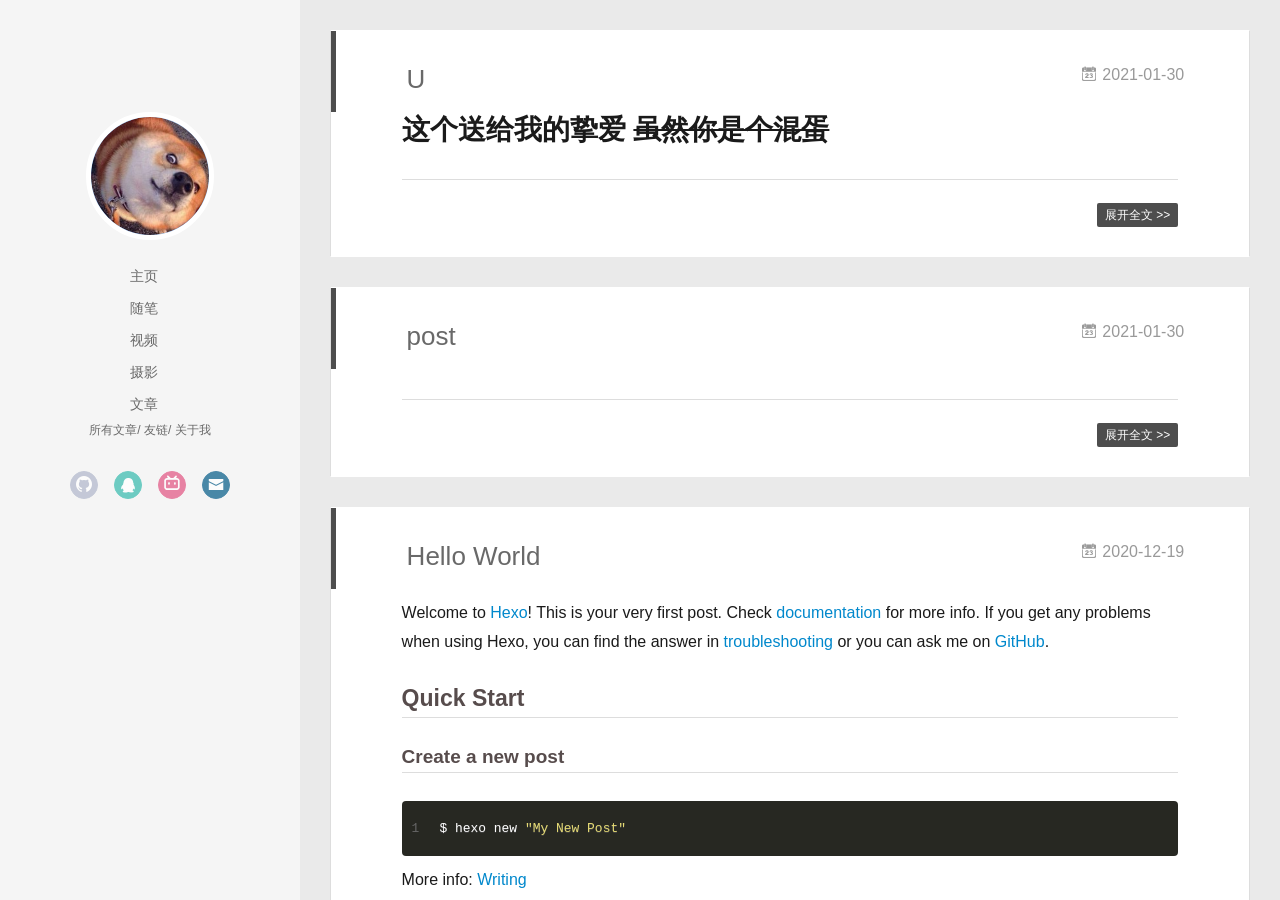
==== index.html @ 5bb4d86e "Site updated: 2021-01-30 13:29:42" ====
<!DOCTYPE html>
<html>
<head>
  <meta charset="utf-8">
  
  <meta name="renderer" content="webkit">
  <meta http-equiv="X-UA-Compatible" content="IE=edge" >
  <link rel="dns-prefetch" href="http://example.com">
  <title>Huayra27</title>
  <meta name="viewport" content="width=device-width, initial-scale=1, maximum-scale=1">
  <meta name="description" content="永远努力永远上进永远乐观">
<meta property="og:type" content="website">
<meta property="og:title" content="Huayra27">
<meta property="og:url" content="http://example.com/index.html">
<meta property="og:site_name" content="Huayra27">
<meta property="og:description" content="永远努力永远上进永远乐观">
<meta property="og:locale" content="zh_CN">
<meta property="article:author" content="Huayra27">
<meta name="twitter:card" content="summary">
  
    <link rel="alternative" href="/atom.xml" title="Huayra27" type="application/atom+xml">
  
  
    <link rel="icon" href="/favicon.png">
  
  <link rel="stylesheet" type="text/css" href="/./main.0cf68a.css">
  <style type="text/css">
  
    #container.show {
      background: linear-gradient(200deg,#a0cfe4,#e8c37e);
    }
  </style>
  

  

<meta name="generator" content="Hexo 5.3.0"></head>

<body>
  <div id="container" q-class="show:isCtnShow">
    <canvas id="anm-canvas" class="anm-canvas"></canvas>
    <div class="left-col" q-class="show:isShow">
      
<!-- <div class="overlay" style="background: https://i.loli.net/2020/12/10/C5ck9HqYvF4ioaD.jpg;"> --> <div class="overlay" ></div>


<div class="intrude-less">
	<header id="header" class="inner">
		<a href="/" class="profilepic">
			<img src="[data-uri]" class="js-avatar">
		</a>
		<hgroup>
		  <h1 class="header-author"><a href="/"></a></h1>
		</hgroup>
		

		<nav class="header-menu">
			<ul>
			
				<li><a href="/">主页</a></li>
	        
				<li><a href="/tags/%E9%9A%8F%E7%AC%94/">随笔</a></li>
	        
				<li><a href="/null">视频</a></li>
	        
				<li><a href="/null">摄影</a></li>
	        
				<li><a href="/null">文章</a></li>
	        
			</ul>
		</nav>
		<nav class="header-smart-menu">
    		
    			
    			<a q-on="click: openSlider(e, 'innerArchive')" href="javascript:void(0)">所有文章</a>
    			
            
    			
    			<a q-on="click: openSlider(e, 'friends')" href="javascript:void(0)">友链</a>
    			
            
    			
    			<a q-on="click: openSlider(e, 'aboutme')" href="javascript:void(0)">关于我</a>
    			
            
		</nav>
		<nav class="header-nav">
			<div class="social">
				
					<a class="github" target="_blank" href="https://github.com/huayra27" title="github"><i class="icon-github"></i></a>
		        
					<a class="qq" target="_blank" href="tencent://QQInterLive/?Cmd=2&Uin=362631591 || QQ-PC" title="qq"><i class="icon-qq"></i></a>
		        
					<a class="bilibili" target="_blank" href="https://space.bilibili.com/24748754" title="bilibili"><i class="icon-bilibili"></i></a>
		        
					<a class="mail" target="_blank" href="/362631591@qq.com" title="mail"><i class="icon-mail"></i></a>
		        
			</div>
		</nav>
	</header>		
</div>

    </div>
    <div class="mid-col" q-class="show:isShow,hide:isShow|isFalse">
      
<nav id="mobile-nav">
  	<div class="overlay js-overlay" style="background: https://i.loli.net/2020/12/10/C5ck9HqYvF4ioaD.jpg"></div>
	<div class="btnctn js-mobile-btnctn">
  		<div class="slider-trigger list" q-on="click: openSlider(e)"><i class="icon icon-sort"></i></div>
	</div>
	<div class="intrude-less">
		<header id="header" class="inner">
			<div class="profilepic">
				<img src="[data-uri]" class="js-avatar">
			</div>
			<hgroup>
			  <h1 class="header-author js-header-author"></h1>
			</hgroup>
			
			
			
				
			
				
			
				
			
				
			
				
			
			
			
			<nav class="header-nav">
				<div class="social">
					
						<a class="github" target="_blank" href="https://github.com/huayra27" title="github"><i class="icon-github"></i></a>
			        
						<a class="qq" target="_blank" href="tencent://QQInterLive/?Cmd=2&Uin=362631591 || QQ-PC" title="qq"><i class="icon-qq"></i></a>
			        
						<a class="bilibili" target="_blank" href="https://space.bilibili.com/24748754" title="bilibili"><i class="icon-bilibili"></i></a>
			        
						<a class="mail" target="_blank" href="/362631591@qq.com" title="mail"><i class="icon-mail"></i></a>
			        
				</div>
			</nav>

			<nav class="header-menu js-header-menu">
				<ul style="width: 70%">
				
				
					<li style="width: 20%"><a href="/">主页</a></li>
		        
					<li style="width: 20%"><a href="/tags/%E9%9A%8F%E7%AC%94/">随笔</a></li>
		        
					<li style="width: 20%"><a href="/null">视频</a></li>
		        
					<li style="width: 20%"><a href="/null">摄影</a></li>
		        
					<li style="width: 20%"><a href="/null">文章</a></li>
		        
				</ul>
			</nav>
		</header>				
	</div>
	<div class="mobile-mask" style="display:none" q-show="isShow"></div>
</nav>

      <div id="wrapper" class="body-wrap">
        <div class="menu-l">
          <div class="canvas-wrap">
            <canvas data-colors="#eaeaea" data-sectionHeight="100" data-contentId="js-content" id="myCanvas1" class="anm-canvas"></canvas>
          </div>
          <div id="js-content" class="content-ll">
            
  
    <article id="post-U" class="article article-type-post  article-index" itemscope itemprop="blogPost">
  <div class="article-inner">
    
      <header class="article-header">
        
  
    <h1 itemprop="name">
      <a class="article-title" href="/2021/01/30/U/">U</a>
    </h1>
  

        
        <a href="/2021/01/30/U/" class="archive-article-date">
  	<time datetime="2021-01-30T05:14:28.000Z" itemprop="datePublished"><i class="icon-calendar icon"></i>2021-01-30</time>
</a>
        
      </header>
    
    <div class="article-entry" itemprop="articleBody">
      
        <h1 id="这个送给我的挚爱-虽然你是个混蛋"><a href="#这个送给我的挚爱-虽然你是个混蛋" class="headerlink" title="这个送给我的挚爱 虽然你是个混蛋"></a>这个送给我的挚爱 <del>虽然你是个混蛋</del></h1>
      

      
    </div>
    <div class="article-info article-info-index">
      
      
      

      
        <p class="article-more-link">
          <a class="article-more-a" href="/2021/01/30/U/">展开全文 >></a>
        </p>
      

      
      <div class="clearfix"></div>
    </div>
  </div>
</article>

<aside class="wrap-side-operation">
    <div class="mod-side-operation">
        
        <div class="jump-container" id="js-jump-container" style="display:none;">
            <a href="javascript:void(0)" class="mod-side-operation__jump-to-top">
                <i class="icon-font icon-back"></i>
            </a>
            <div id="js-jump-plan-container" class="jump-plan-container" style="top: -11px;">
                <i class="icon-font icon-plane jump-plane"></i>
            </div>
        </div>
        
        
    </div>
</aside>




  
    <article id="post-post" class="article article-type-post  article-index" itemscope itemprop="blogPost">
  <div class="article-inner">
    
      <header class="article-header">
        
  
    <h1 itemprop="name">
      <a class="article-title" href="/2021/01/30/post/">post</a>
    </h1>
  

        
        <a href="/2021/01/30/post/" class="archive-article-date">
  	<time datetime="2021-01-30T05:13:11.000Z" itemprop="datePublished"><i class="icon-calendar icon"></i>2021-01-30</time>
</a>
        
      </header>
    
    <div class="article-entry" itemprop="articleBody">
      
        
      

      
    </div>
    <div class="article-info article-info-index">
      
      
      

      
        <p class="article-more-link">
          <a class="article-more-a" href="/2021/01/30/post/">展开全文 >></a>
        </p>
      

      
      <div class="clearfix"></div>
    </div>
  </div>
</article>

<aside class="wrap-side-operation">
    <div class="mod-side-operation">
        
        <div class="jump-container" id="js-jump-container" style="display:none;">
            <a href="javascript:void(0)" class="mod-side-operation__jump-to-top">
                <i class="icon-font icon-back"></i>
            </a>
            <div id="js-jump-plan-container" class="jump-plan-container" style="top: -11px;">
                <i class="icon-font icon-plane jump-plane"></i>
            </div>
        </div>
        
        
    </div>
</aside>




  
    <article id="post-hello-world" class="article article-type-post  article-index" itemscope itemprop="blogPost">
  <div class="article-inner">
    
      <header class="article-header">
        
  
    <h1 itemprop="name">
      <a class="article-title" href="/2020/12/19/hello-world/">Hello World</a>
    </h1>
  

        
        <a href="/2020/12/19/hello-world/" class="archive-article-date">
  	<time datetime="2020-12-19T12:05:13.104Z" itemprop="datePublished"><i class="icon-calendar icon"></i>2020-12-19</time>
</a>
        
      </header>
    
    <div class="article-entry" itemprop="articleBody">
      
        <p>Welcome to <a target="_blank" rel="noopener" href="https://hexo.io/">Hexo</a>! This is your very first post. Check <a target="_blank" rel="noopener" href="https://hexo.io/docs/">documentation</a> for more info. If you get any problems when using Hexo, you can find the answer in <a target="_blank" rel="noopener" href="https://hexo.io/docs/troubleshooting.html">troubleshooting</a> or you can ask me on <a target="_blank" rel="noopener" href="https://github.com/hexojs/hexo/issues">GitHub</a>.</p>
<h2 id="Quick-Start"><a href="#Quick-Start" class="headerlink" title="Quick Start"></a>Quick Start</h2><h3 id="Create-a-new-post"><a href="#Create-a-new-post" class="headerlink" title="Create a new post"></a>Create a new post</h3><figure class="highlight bash"><table><tr><td class="gutter"><pre><span class="line">1</span><br></pre></td><td class="code"><pre><span class="line">$ hexo new <span class="string">&quot;My New Post&quot;</span></span><br></pre></td></tr></table></figure>
<p>More info: <a target="_blank" rel="noopener" href="https://hexo.io/docs/writing.html">Writing</a></p>
<h3 id="Run-server"><a href="#Run-server" class="headerlink" title="Run server"></a>Run server</h3><figure class="highlight bash"><table><tr><td class="gutter"><pre><span class="line">1</span><br></pre></td><td class="code"><pre><span class="line">$ hexo server</span><br></pre></td></tr></table></figure>
<p>More info: <a target="_blank" rel="noopener" href="https://hexo.io/docs/server.html">Server</a></p>
<h3 id="Generate-static-files"><a href="#Generate-static-files" class="headerlink" title="Generate static files"></a>Generate static files</h3><figure class="highlight bash"><table><tr><td class="gutter"><pre><span class="line">1</span><br></pre></td><td class="code"><pre><span class="line">$ hexo generate</span><br></pre></td></tr></table></figure>
<p>More info: <a target="_blank" rel="noopener" href="https://hexo.io/docs/generating.html">Generating</a></p>
<h3 id="Deploy-to-remote-sites"><a href="#Deploy-to-remote-sites" class="headerlink" title="Deploy to remote sites"></a>Deploy to remote sites</h3><figure class="highlight bash"><table><tr><td class="gutter"><pre><span class="line">1</span><br></pre></td><td class="code"><pre><span class="line">$ hexo deploy</span><br></pre></td></tr></table></figure>
<p>More info: <a target="_blank" rel="noopener" href="https://hexo.io/docs/one-command-deployment.html">Deployment</a></p>

      

      
    </div>
    <div class="article-info article-info-index">
      
      
      

      
        <p class="article-more-link">
          <a class="article-more-a" href="/2020/12/19/hello-world/">展开全文 >></a>
        </p>
      

      
      <div class="clearfix"></div>
    </div>
  </div>
</article>

<aside class="wrap-side-operation">
    <div class="mod-side-operation">
        
        <div class="jump-container" id="js-jump-container" style="display:none;">
            <a href="javascript:void(0)" class="mod-side-operation__jump-to-top">
                <i class="icon-font icon-back"></i>
            </a>
            <div id="js-jump-plan-container" class="jump-plan-container" style="top: -11px;">
                <i class="icon-font icon-plane jump-plane"></i>
            </div>
        </div>
        
        
    </div>
</aside>




  
  


          </div>
        </div>
      </div>
      <footer id="footer">
  <div class="outer">
    <div id="footer-info">
    	<div class="footer-left">
    		&copy; 2021 Huayra27
    	</div>
      	<div class="footer-right">
      		<a href="http://hexo.io/" target="_blank">Hexo</a>  Theme <a href="https://github.com/litten/hexo-theme-yilia" target="_blank">Yilia</a> by Litten
      	</div>
    </div>
  </div>
</footer>
# PV方式，单个用户连续点击 n 篇，记录 n 次记录值
<span id="busuanzi_container_site_pv">    本站总访问量<span id="busuanzi_value_site_pv"></span>次</span>

# UV方式，单个用户连续点击 n 篇，记录 1 次记录值
<span id="busuanzi_container_site_uv">  本站访客数<span id="busuanzi_value_site_uv"></span>人次</span>
    </div>
    <script>
	var yiliaConfig = {
		mathjax: false,
		isHome: true,
		isPost: false,
		isArchive: false,
		isTag: false,
		isCategory: false,
		open_in_new: false,
		toc_hide_index: true,
		root: "/",
		innerArchive: true,
		showTags: false
	}
</script>

<script>!function(t){function n(e){if(r[e])return r[e].exports;var i=r[e]={exports:{},id:e,loaded:!1};return t[e].call(i.exports,i,i.exports,n),i.loaded=!0,i.exports}var r={};n.m=t,n.c=r,n.p="./",n(0)}([function(t,n,r){r(195),t.exports=r(191)},function(t,n,r){var e=r(3),i=r(52),o=r(27),u=r(28),c=r(53),f="prototype",a=function(t,n,r){var s,l,h,v,p=t&a.F,d=t&a.G,y=t&a.S,g=t&a.P,b=t&a.B,m=d?e:y?e[n]||(e[n]={}):(e[n]||{})[f],x=d?i:i[n]||(i[n]={}),w=x[f]||(x[f]={});d&&(r=n);for(s in r)l=!p&&m&&void 0!==m[s],h=(l?m:r)[s],v=b&&l?c(h,e):g&&"function"==typeof h?c(Function.call,h):h,m&&u(m,s,h,t&a.U),x[s]!=h&&o(x,s,v),g&&w[s]!=h&&(w[s]=h)};e.core=i,a.F=1,a.G=2,a.S=4,a.P=8,a.B=16,a.W=32,a.U=64,a.R=128,t.exports=a},function(t,n,r){var e=r(6);t.exports=function(t){if(!e(t))throw TypeError(t+" is not an object!");return t}},function(t,n){var r=t.exports="undefined"!=typeof window&&window.Math==Math?window:"undefined"!=typeof self&&self.Math==Math?self:Function("return this")();"number"==typeof __g&&(__g=r)},function(t,n){t.exports=function(t){try{return!!t()}catch(t){return!0}}},function(t,n){var r=t.exports="undefined"!=typeof window&&window.Math==Math?window:"undefined"!=typeof self&&self.Math==Math?self:Function("return this")();"number"==typeof __g&&(__g=r)},function(t,n){t.exports=function(t){return"object"==typeof t?null!==t:"function"==typeof t}},function(t,n,r){var e=r(126)("wks"),i=r(76),o=r(3).Symbol,u="function"==typeof o;(t.exports=function(t){return e[t]||(e[t]=u&&o[t]||(u?o:i)("Symbol."+t))}).store=e},function(t,n){var r={}.hasOwnProperty;t.exports=function(t,n){return r.call(t,n)}},function(t,n,r){var e=r(94),i=r(33);t.exports=function(t){return e(i(t))}},function(t,n,r){t.exports=!r(4)(function(){return 7!=Object.defineProperty({},"a",{get:function(){return 7}}).a})},function(t,n,r){var e=r(2),i=r(167),o=r(50),u=Object.defineProperty;n.f=r(10)?Object.defineProperty:function(t,n,r){if(e(t),n=o(n,!0),e(r),i)try{return u(t,n,r)}catch(t){}if("get"in r||"set"in r)throw TypeError("Accessors not supported!");return"value"in r&&(t[n]=r.value),t}},function(t,n,r){t.exports=!r(18)(function(){return 7!=Object.defineProperty({},"a",{get:function(){return 7}}).a})},function(t,n,r){var e=r(14),i=r(22);t.exports=r(12)?function(t,n,r){return e.f(t,n,i(1,r))}:function(t,n,r){return t[n]=r,t}},function(t,n,r){var e=r(20),i=r(58),o=r(42),u=Object.defineProperty;n.f=r(12)?Object.defineProperty:function(t,n,r){if(e(t),n=o(n,!0),e(r),i)try{return u(t,n,r)}catch(t){}if("get"in r||"set"in r)throw TypeError("Accessors not supported!");return"value"in r&&(t[n]=r.value),t}},function(t,n,r){var e=r(40)("wks"),i=r(23),o=r(5).Symbol,u="function"==typeof o;(t.exports=function(t){return e[t]||(e[t]=u&&o[t]||(u?o:i)("Symbol."+t))}).store=e},function(t,n,r){var e=r(67),i=Math.min;t.exports=function(t){return t>0?i(e(t),9007199254740991):0}},function(t,n,r){var e=r(46);t.exports=function(t){return Object(e(t))}},function(t,n){t.exports=function(t){try{return!!t()}catch(t){return!0}}},function(t,n,r){var e=r(63),i=r(34);t.exports=Object.keys||function(t){return e(t,i)}},function(t,n,r){var e=r(21);t.exports=function(t){if(!e(t))throw TypeError(t+" is not an object!");return t}},function(t,n){t.exports=function(t){return"object"==typeof t?null!==t:"function"==typeof t}},function(t,n){t.exports=function(t,n){return{enumerable:!(1&t),configurable:!(2&t),writable:!(4&t),value:n}}},function(t,n){var r=0,e=Math.random();t.exports=function(t){return"Symbol(".concat(void 0===t?"":t,")_",(++r+e).toString(36))}},function(t,n){var r={}.hasOwnProperty;t.exports=function(t,n){return r.call(t,n)}},function(t,n){var r=t.exports={version:"2.4.0"};"number"==typeof __e&&(__e=r)},function(t,n){t.exports=function(t){if("function"!=typeof t)throw TypeError(t+" is not a function!");return t}},function(t,n,r){var e=r(11),i=r(66);t.exports=r(10)?function(t,n,r){return e.f(t,n,i(1,r))}:function(t,n,r){return t[n]=r,t}},function(t,n,r){var e=r(3),i=r(27),o=r(24),u=r(76)("src"),c="toString",f=Function[c],a=(""+f).split(c);r(52).inspectSource=function(t){return f.call(t)},(t.exports=function(t,n,r,c){var f="function"==typeof r;f&&(o(r,"name")||i(r,"name",n)),t[n]!==r&&(f&&(o(r,u)||i(r,u,t[n]?""+t[n]:a.join(String(n)))),t===e?t[n]=r:c?t[n]?t[n]=r:i(t,n,r):(delete t[n],i(t,n,r)))})(Function.prototype,c,function(){return"function"==typeof this&&this[u]||f.call(this)})},function(t,n,r){var e=r(1),i=r(4),o=r(46),u=function(t,n,r,e){var i=String(o(t)),u="<"+n;return""!==r&&(u+=" "+r+'="'+String(e).replace(/"/g,"&quot;")+'"'),u+">"+i+"</"+n+">"};t.exports=function(t,n){var r={};r[t]=n(u),e(e.P+e.F*i(function(){var n=""[t]('"');return n!==n.toLowerCase()||n.split('"').length>3}),"String",r)}},function(t,n,r){var e=r(115),i=r(46);t.exports=function(t){return e(i(t))}},function(t,n,r){var e=r(116),i=r(66),o=r(30),u=r(50),c=r(24),f=r(167),a=Object.getOwnPropertyDescriptor;n.f=r(10)?a:function(t,n){if(t=o(t),n=u(n,!0),f)try{return a(t,n)}catch(t){}if(c(t,n))return i(!e.f.call(t,n),t[n])}},function(t,n,r){var e=r(24),i=r(17),o=r(145)("IE_PROTO"),u=Object.prototype;t.exports=Object.getPrototypeOf||function(t){return t=i(t),e(t,o)?t[o]:"function"==typeof t.constructor&&t instanceof t.constructor?t.constructor.prototype:t instanceof Object?u:null}},function(t,n){t.exports=function(t){if(void 0==t)throw TypeError("Can't call method on  "+t);return t}},function(t,n){t.exports="constructor,hasOwnProperty,isPrototypeOf,propertyIsEnumerable,toLocaleString,toString,valueOf".split(",")},function(t,n){t.exports={}},function(t,n){t.exports=!0},function(t,n){n.f={}.propertyIsEnumerable},function(t,n,r){var e=r(14).f,i=r(8),o=r(15)("toStringTag");t.exports=function(t,n,r){t&&!i(t=r?t:t.prototype,o)&&e(t,o,{configurable:!0,value:n})}},function(t,n,r){var e=r(40)("keys"),i=r(23);t.exports=function(t){return e[t]||(e[t]=i(t))}},function(t,n,r){var e=r(5),i="__core-js_shared__",o=e[i]||(e[i]={});t.exports=function(t){return o[t]||(o[t]={})}},function(t,n){var r=Math.ceil,e=Math.floor;t.exports=function(t){return isNaN(t=+t)?0:(t>0?e:r)(t)}},function(t,n,r){var e=r(21);t.exports=function(t,n){if(!e(t))return t;var r,i;if(n&&"function"==typeof(r=t.toString)&&!e(i=r.call(t)))return i;if("function"==typeof(r=t.valueOf)&&!e(i=r.call(t)))return i;if(!n&&"function"==typeof(r=t.toString)&&!e(i=r.call(t)))return i;throw TypeError("Can't convert object to primitive value")}},function(t,n,r){var e=r(5),i=r(25),o=r(36),u=r(44),c=r(14).f;t.exports=function(t){var n=i.Symbol||(i.Symbol=o?{}:e.Symbol||{});"_"==t.charAt(0)||t in n||c(n,t,{value:u.f(t)})}},function(t,n,r){n.f=r(15)},function(t,n){var r={}.toString;t.exports=function(t){return r.call(t).slice(8,-1)}},function(t,n){t.exports=function(t){if(void 0==t)throw TypeError("Can't call method on  "+t);return t}},function(t,n,r){var e=r(4);t.exports=function(t,n){return!!t&&e(function(){n?t.call(null,function(){},1):t.call(null)})}},function(t,n,r){var e=r(53),i=r(115),o=r(17),u=r(16),c=r(203);t.exports=function(t,n){var r=1==t,f=2==t,a=3==t,s=4==t,l=6==t,h=5==t||l,v=n||c;return function(n,c,p){for(var d,y,g=o(n),b=i(g),m=e(c,p,3),x=u(b.length),w=0,S=r?v(n,x):f?v(n,0):void 0;x>w;w++)if((h||w in b)&&(d=b[w],y=m(d,w,g),t))if(r)S[w]=y;else if(y)switch(t){case 3:return!0;case 5:return d;case 6:return w;case 2:S.push(d)}else if(s)return!1;return l?-1:a||s?s:S}}},function(t,n,r){var e=r(1),i=r(52),o=r(4);t.exports=function(t,n){var r=(i.Object||{})[t]||Object[t],u={};u[t]=n(r),e(e.S+e.F*o(function(){r(1)}),"Object",u)}},function(t,n,r){var e=r(6);t.exports=function(t,n){if(!e(t))return t;var r,i;if(n&&"function"==typeof(r=t.toString)&&!e(i=r.call(t)))return i;if("function"==typeof(r=t.valueOf)&&!e(i=r.call(t)))return i;if(!n&&"function"==typeof(r=t.toString)&&!e(i=r.call(t)))return i;throw TypeError("Can't convert object to primitive value")}},function(t,n,r){var e=r(5),i=r(25),o=r(91),u=r(13),c="prototype",f=function(t,n,r){var a,s,l,h=t&f.F,v=t&f.G,p=t&f.S,d=t&f.P,y=t&f.B,g=t&f.W,b=v?i:i[n]||(i[n]={}),m=b[c],x=v?e:p?e[n]:(e[n]||{})[c];v&&(r=n);for(a in r)(s=!h&&x&&void 0!==x[a])&&a in b||(l=s?x[a]:r[a],b[a]=v&&"function"!=typeof x[a]?r[a]:y&&s?o(l,e):g&&x[a]==l?function(t){var n=function(n,r,e){if(this instanceof t){switch(arguments.length){case 0:return new t;case 1:return new t(n);case 2:return new t(n,r)}return new t(n,r,e)}return t.apply(this,arguments)};return n[c]=t[c],n}(l):d&&"function"==typeof l?o(Function.call,l):l,d&&((b.virtual||(b.virtual={}))[a]=l,t&f.R&&m&&!m[a]&&u(m,a,l)))};f.F=1,f.G=2,f.S=4,f.P=8,f.B=16,f.W=32,f.U=64,f.R=128,t.exports=f},function(t,n){var r=t.exports={version:"2.4.0"};"number"==typeof __e&&(__e=r)},function(t,n,r){var e=r(26);t.exports=function(t,n,r){if(e(t),void 0===n)return t;switch(r){case 1:return function(r){return t.call(n,r)};case 2:return function(r,e){return t.call(n,r,e)};case 3:return function(r,e,i){return t.call(n,r,e,i)}}return function(){return t.apply(n,arguments)}}},function(t,n,r){var e=r(183),i=r(1),o=r(126)("metadata"),u=o.store||(o.store=new(r(186))),c=function(t,n,r){var i=u.get(t);if(!i){if(!r)return;u.set(t,i=new e)}var o=i.get(n);if(!o){if(!r)return;i.set(n,o=new e)}return o},f=function(t,n,r){var e=c(n,r,!1);return void 0!==e&&e.has(t)},a=function(t,n,r){var e=c(n,r,!1);return void 0===e?void 0:e.get(t)},s=function(t,n,r,e){c(r,e,!0).set(t,n)},l=function(t,n){var r=c(t,n,!1),e=[];return r&&r.forEach(function(t,n){e.push(n)}),e},h=function(t){return void 0===t||"symbol"==typeof t?t:String(t)},v=function(t){i(i.S,"Reflect",t)};t.exports={store:u,map:c,has:f,get:a,set:s,keys:l,key:h,exp:v}},function(t,n,r){"use strict";if(r(10)){var e=r(69),i=r(3),o=r(4),u=r(1),c=r(127),f=r(152),a=r(53),s=r(68),l=r(66),h=r(27),v=r(73),p=r(67),d=r(16),y=r(75),g=r(50),b=r(24),m=r(180),x=r(114),w=r(6),S=r(17),_=r(137),O=r(70),E=r(32),P=r(71).f,j=r(154),F=r(76),M=r(7),A=r(48),N=r(117),T=r(146),I=r(155),k=r(80),L=r(123),R=r(74),C=r(130),D=r(160),U=r(11),W=r(31),G=U.f,B=W.f,V=i.RangeError,z=i.TypeError,q=i.Uint8Array,K="ArrayBuffer",J="Shared"+K,Y="BYTES_PER_ELEMENT",H="prototype",$=Array[H],X=f.ArrayBuffer,Q=f.DataView,Z=A(0),tt=A(2),nt=A(3),rt=A(4),et=A(5),it=A(6),ot=N(!0),ut=N(!1),ct=I.values,ft=I.keys,at=I.entries,st=$.lastIndexOf,lt=$.reduce,ht=$.reduceRight,vt=$.join,pt=$.sort,dt=$.slice,yt=$.toString,gt=$.toLocaleString,bt=M("iterator"),mt=M("toStringTag"),xt=F("typed_constructor"),wt=F("def_constructor"),St=c.CONSTR,_t=c.TYPED,Ot=c.VIEW,Et="Wrong length!",Pt=A(1,function(t,n){return Tt(T(t,t[wt]),n)}),jt=o(function(){return 1===new q(new Uint16Array([1]).buffer)[0]}),Ft=!!q&&!!q[H].set&&o(function(){new q(1).set({})}),Mt=function(t,n){if(void 0===t)throw z(Et);var r=+t,e=d(t);if(n&&!m(r,e))throw V(Et);return e},At=function(t,n){var r=p(t);if(r<0||r%n)throw V("Wrong offset!");return r},Nt=function(t){if(w(t)&&_t in t)return t;throw z(t+" is not a typed array!")},Tt=function(t,n){if(!(w(t)&&xt in t))throw z("It is not a typed array constructor!");return new t(n)},It=function(t,n){return kt(T(t,t[wt]),n)},kt=function(t,n){for(var r=0,e=n.length,i=Tt(t,e);e>r;)i[r]=n[r++];return i},Lt=function(t,n,r){G(t,n,{get:function(){return this._d[r]}})},Rt=function(t){var n,r,e,i,o,u,c=S(t),f=arguments.length,s=f>1?arguments[1]:void 0,l=void 0!==s,h=j(c);if(void 0!=h&&!_(h)){for(u=h.call(c),e=[],n=0;!(o=u.next()).done;n++)e.push(o.value);c=e}for(l&&f>2&&(s=a(s,arguments[2],2)),n=0,r=d(c.length),i=Tt(this,r);r>n;n++)i[n]=l?s(c[n],n):c[n];return i},Ct=function(){for(var t=0,n=arguments.length,r=Tt(this,n);n>t;)r[t]=arguments[t++];return r},Dt=!!q&&o(function(){gt.call(new q(1))}),Ut=function(){return gt.apply(Dt?dt.call(Nt(this)):Nt(this),arguments)},Wt={copyWithin:function(t,n){return D.call(Nt(this),t,n,arguments.length>2?arguments[2]:void 0)},every:function(t){return rt(Nt(this),t,arguments.length>1?arguments[1]:void 0)},fill:function(t){return C.apply(Nt(this),arguments)},filter:function(t){return It(this,tt(Nt(this),t,arguments.length>1?arguments[1]:void 0))},find:function(t){return et(Nt(this),t,arguments.length>1?arguments[1]:void 0)},findIndex:function(t){return it(Nt(this),t,arguments.length>1?arguments[1]:void 0)},forEach:function(t){Z(Nt(this),t,arguments.length>1?arguments[1]:void 0)},indexOf:function(t){return ut(Nt(this),t,arguments.length>1?arguments[1]:void 0)},includes:function(t){return ot(Nt(this),t,arguments.length>1?arguments[1]:void 0)},join:function(t){return vt.apply(Nt(this),arguments)},lastIndexOf:function(t){return st.apply(Nt(this),arguments)},map:function(t){return Pt(Nt(this),t,arguments.length>1?arguments[1]:void 0)},reduce:function(t){return lt.apply(Nt(this),arguments)},reduceRight:function(t){return ht.apply(Nt(this),arguments)},reverse:function(){for(var t,n=this,r=Nt(n).length,e=Math.floor(r/2),i=0;i<e;)t=n[i],n[i++]=n[--r],n[r]=t;return n},some:function(t){return nt(Nt(this),t,arguments.length>1?arguments[1]:void 0)},sort:function(t){return pt.call(Nt(this),t)},subarray:function(t,n){var r=Nt(this),e=r.length,i=y(t,e);return new(T(r,r[wt]))(r.buffer,r.byteOffset+i*r.BYTES_PER_ELEMENT,d((void 0===n?e:y(n,e))-i))}},Gt=function(t,n){return It(this,dt.call(Nt(this),t,n))},Bt=function(t){Nt(this);var n=At(arguments[1],1),r=this.length,e=S(t),i=d(e.length),o=0;if(i+n>r)throw V(Et);for(;o<i;)this[n+o]=e[o++]},Vt={entries:function(){return at.call(Nt(this))},keys:function(){return ft.call(Nt(this))},values:function(){return ct.call(Nt(this))}},zt=function(t,n){return w(t)&&t[_t]&&"symbol"!=typeof n&&n in t&&String(+n)==String(n)},qt=function(t,n){return zt(t,n=g(n,!0))?l(2,t[n]):B(t,n)},Kt=function(t,n,r){return!(zt(t,n=g(n,!0))&&w(r)&&b(r,"value"))||b(r,"get")||b(r,"set")||r.configurable||b(r,"writable")&&!r.writable||b(r,"enumerable")&&!r.enumerable?G(t,n,r):(t[n]=r.value,t)};St||(W.f=qt,U.f=Kt),u(u.S+u.F*!St,"Object",{getOwnPropertyDescriptor:qt,defineProperty:Kt}),o(function(){yt.call({})})&&(yt=gt=function(){return vt.call(this)});var Jt=v({},Wt);v(Jt,Vt),h(Jt,bt,Vt.values),v(Jt,{slice:Gt,set:Bt,constructor:function(){},toString:yt,toLocaleString:Ut}),Lt(Jt,"buffer","b"),Lt(Jt,"byteOffset","o"),Lt(Jt,"byteLength","l"),Lt(Jt,"length","e"),G(Jt,mt,{get:function(){return this[_t]}}),t.exports=function(t,n,r,f){f=!!f;var a=t+(f?"Clamped":"")+"Array",l="Uint8Array"!=a,v="get"+t,p="set"+t,y=i[a],g=y||{},b=y&&E(y),m=!y||!c.ABV,S={},_=y&&y[H],j=function(t,r){var e=t._d;return e.v[v](r*n+e.o,jt)},F=function(t,r,e){var i=t._d;f&&(e=(e=Math.round(e))<0?0:e>255?255:255&e),i.v[p](r*n+i.o,e,jt)},M=function(t,n){G(t,n,{get:function(){return j(this,n)},set:function(t){return F(this,n,t)},enumerable:!0})};m?(y=r(function(t,r,e,i){s(t,y,a,"_d");var o,u,c,f,l=0,v=0;if(w(r)){if(!(r instanceof X||(f=x(r))==K||f==J))return _t in r?kt(y,r):Rt.call(y,r);o=r,v=At(e,n);var p=r.byteLength;if(void 0===i){if(p%n)throw V(Et);if((u=p-v)<0)throw V(Et)}else if((u=d(i)*n)+v>p)throw V(Et);c=u/n}else c=Mt(r,!0),u=c*n,o=new X(u);for(h(t,"_d",{b:o,o:v,l:u,e:c,v:new Q(o)});l<c;)M(t,l++)}),_=y[H]=O(Jt),h(_,"constructor",y)):L(function(t){new y(null),new y(t)},!0)||(y=r(function(t,r,e,i){s(t,y,a);var o;return w(r)?r instanceof X||(o=x(r))==K||o==J?void 0!==i?new g(r,At(e,n),i):void 0!==e?new g(r,At(e,n)):new g(r):_t in r?kt(y,r):Rt.call(y,r):new g(Mt(r,l))}),Z(b!==Function.prototype?P(g).concat(P(b)):P(g),function(t){t in y||h(y,t,g[t])}),y[H]=_,e||(_.constructor=y));var A=_[bt],N=!!A&&("values"==A.name||void 0==A.name),T=Vt.values;h(y,xt,!0),h(_,_t,a),h(_,Ot,!0),h(_,wt,y),(f?new y(1)[mt]==a:mt in _)||G(_,mt,{get:function(){return a}}),S[a]=y,u(u.G+u.W+u.F*(y!=g),S),u(u.S,a,{BYTES_PER_ELEMENT:n,from:Rt,of:Ct}),Y in _||h(_,Y,n),u(u.P,a,Wt),R(a),u(u.P+u.F*Ft,a,{set:Bt}),u(u.P+u.F*!N,a,Vt),u(u.P+u.F*(_.toString!=yt),a,{toString:yt}),u(u.P+u.F*o(function(){new y(1).slice()}),a,{slice:Gt}),u(u.P+u.F*(o(function(){return[1,2].toLocaleString()!=new y([1,2]).toLocaleString()})||!o(function(){_.toLocaleString.call([1,2])})),a,{toLocaleString:Ut}),k[a]=N?A:T,e||N||h(_,bt,T)}}else t.exports=function(){}},function(t,n){var r={}.toString;t.exports=function(t){return r.call(t).slice(8,-1)}},function(t,n,r){var e=r(21),i=r(5).document,o=e(i)&&e(i.createElement);t.exports=function(t){return o?i.createElement(t):{}}},function(t,n,r){t.exports=!r(12)&&!r(18)(function(){return 7!=Object.defineProperty(r(57)("div"),"a",{get:function(){return 7}}).a})},function(t,n,r){"use strict";var e=r(36),i=r(51),o=r(64),u=r(13),c=r(8),f=r(35),a=r(96),s=r(38),l=r(103),h=r(15)("iterator"),v=!([].keys&&"next"in[].keys()),p="keys",d="values",y=function(){return this};t.exports=function(t,n,r,g,b,m,x){a(r,n,g);var w,S,_,O=function(t){if(!v&&t in F)return F[t];switch(t){case p:case d:return function(){return new r(this,t)}}return function(){return new r(this,t)}},E=n+" Iterator",P=b==d,j=!1,F=t.prototype,M=F[h]||F["@@iterator"]||b&&F[b],A=M||O(b),N=b?P?O("entries"):A:void 0,T="Array"==n?F.entries||M:M;if(T&&(_=l(T.call(new t)))!==Object.prototype&&(s(_,E,!0),e||c(_,h)||u(_,h,y)),P&&M&&M.name!==d&&(j=!0,A=function(){return M.call(this)}),e&&!x||!v&&!j&&F[h]||u(F,h,A),f[n]=A,f[E]=y,b)if(w={values:P?A:O(d),keys:m?A:O(p),entries:N},x)for(S in w)S in F||o(F,S,w[S]);else i(i.P+i.F*(v||j),n,w);return w}},function(t,n,r){var e=r(20),i=r(100),o=r(34),u=r(39)("IE_PROTO"),c=function(){},f="prototype",a=function(){var t,n=r(57)("iframe"),e=o.length;for(n.style.display="none",r(93).appendChild(n),n.src="javascript:",t=n.contentWindow.document,t.open(),t.write("<script>document.F=Object<\/script>"),t.close(),a=t.F;e--;)delete a[f][o[e]];return a()};t.exports=Object.create||function(t,n){var r;return null!==t?(c[f]=e(t),r=new c,c[f]=null,r[u]=t):r=a(),void 0===n?r:i(r,n)}},function(t,n,r){var e=r(63),i=r(34).concat("length","prototype");n.f=Object.getOwnPropertyNames||function(t){return e(t,i)}},function(t,n){n.f=Object.getOwnPropertySymbols},function(t,n,r){var e=r(8),i=r(9),o=r(90)(!1),u=r(39)("IE_PROTO");t.exports=function(t,n){var r,c=i(t),f=0,a=[];for(r in c)r!=u&&e(c,r)&&a.push(r);for(;n.length>f;)e(c,r=n[f++])&&(~o(a,r)||a.push(r));return a}},function(t,n,r){t.exports=r(13)},function(t,n,r){var e=r(76)("meta"),i=r(6),o=r(24),u=r(11).f,c=0,f=Object.isExtensible||function(){return!0},a=!r(4)(function(){return f(Object.preventExtensions({}))}),s=function(t){u(t,e,{value:{i:"O"+ ++c,w:{}}})},l=function(t,n){if(!i(t))return"symbol"==typeof t?t:("string"==typeof t?"S":"P")+t;if(!o(t,e)){if(!f(t))return"F";if(!n)return"E";s(t)}return t[e].i},h=function(t,n){if(!o(t,e)){if(!f(t))return!0;if(!n)return!1;s(t)}return t[e].w},v=function(t){return a&&p.NEED&&f(t)&&!o(t,e)&&s(t),t},p=t.exports={KEY:e,NEED:!1,fastKey:l,getWeak:h,onFreeze:v}},function(t,n){t.exports=function(t,n){return{enumerable:!(1&t),configurable:!(2&t),writable:!(4&t),value:n}}},function(t,n){var r=Math.ceil,e=Math.floor;t.exports=function(t){return isNaN(t=+t)?0:(t>0?e:r)(t)}},function(t,n){t.exports=function(t,n,r,e){if(!(t instanceof n)||void 0!==e&&e in t)throw TypeError(r+": incorrect invocation!");return t}},function(t,n){t.exports=!1},function(t,n,r){var e=r(2),i=r(173),o=r(133),u=r(145)("IE_PROTO"),c=function(){},f="prototype",a=function(){var t,n=r(132)("iframe"),e=o.length;for(n.style.display="none",r(135).appendChild(n),n.src="javascript:",t=n.contentWindow.document,t.open(),t.write("<script>document.F=Object<\/script>"),t.close(),a=t.F;e--;)delete a[f][o[e]];return a()};t.exports=Object.create||function(t,n){var r;return null!==t?(c[f]=e(t),r=new c,c[f]=null,r[u]=t):r=a(),void 0===n?r:i(r,n)}},function(t,n,r){var e=r(175),i=r(133).concat("length","prototype");n.f=Object.getOwnPropertyNames||function(t){return e(t,i)}},function(t,n,r){var e=r(175),i=r(133);t.exports=Object.keys||function(t){return e(t,i)}},function(t,n,r){var e=r(28);t.exports=function(t,n,r){for(var i in n)e(t,i,n[i],r);return t}},function(t,n,r){"use strict";var e=r(3),i=r(11),o=r(10),u=r(7)("species");t.exports=function(t){var n=e[t];o&&n&&!n[u]&&i.f(n,u,{configurable:!0,get:function(){return this}})}},function(t,n,r){var e=r(67),i=Math.max,o=Math.min;t.exports=function(t,n){return t=e(t),t<0?i(t+n,0):o(t,n)}},function(t,n){var r=0,e=Math.random();t.exports=function(t){return"Symbol(".concat(void 0===t?"":t,")_",(++r+e).toString(36))}},function(t,n,r){var e=r(33);t.exports=function(t){return Object(e(t))}},function(t,n,r){var e=r(7)("unscopables"),i=Array.prototype;void 0==i[e]&&r(27)(i,e,{}),t.exports=function(t){i[e][t]=!0}},function(t,n,r){var e=r(53),i=r(169),o=r(137),u=r(2),c=r(16),f=r(154),a={},s={},n=t.exports=function(t,n,r,l,h){var v,p,d,y,g=h?function(){return t}:f(t),b=e(r,l,n?2:1),m=0;if("function"!=typeof g)throw TypeError(t+" is not iterable!");if(o(g)){for(v=c(t.length);v>m;m++)if((y=n?b(u(p=t[m])[0],p[1]):b(t[m]))===a||y===s)return y}else for(d=g.call(t);!(p=d.next()).done;)if((y=i(d,b,p.value,n))===a||y===s)return y};n.BREAK=a,n.RETURN=s},function(t,n){t.exports={}},function(t,n,r){var e=r(11).f,i=r(24),o=r(7)("toStringTag");t.exports=function(t,n,r){t&&!i(t=r?t:t.prototype,o)&&e(t,o,{configurable:!0,value:n})}},function(t,n,r){var e=r(1),i=r(46),o=r(4),u=r(150),c="["+u+"]",f="​",a=RegExp("^"+c+c+"*"),s=RegExp(c+c+"*$"),l=function(t,n,r){var i={},c=o(function(){return!!u[t]()||f[t]()!=f}),a=i[t]=c?n(h):u[t];r&&(i[r]=a),e(e.P+e.F*c,"String",i)},h=l.trim=function(t,n){return t=String(i(t)),1&n&&(t=t.replace(a,"")),2&n&&(t=t.replace(s,"")),t};t.exports=l},function(t,n,r){t.exports={default:r(86),__esModule:!0}},function(t,n,r){t.exports={default:r(87),__esModule:!0}},function(t,n,r){"use strict";function e(t){return t&&t.__esModule?t:{default:t}}n.__esModule=!0;var i=r(84),o=e(i),u=r(83),c=e(u),f="function"==typeof c.default&&"symbol"==typeof o.default?function(t){return typeof t}:function(t){return t&&"function"==typeof c.default&&t.constructor===c.default&&t!==c.default.prototype?"symbol":typeof t};n.default="function"==typeof c.default&&"symbol"===f(o.default)?function(t){return void 0===t?"undefined":f(t)}:function(t){return t&&"function"==typeof c.default&&t.constructor===c.default&&t!==c.default.prototype?"symbol":void 0===t?"undefined":f(t)}},function(t,n,r){r(110),r(108),r(111),r(112),t.exports=r(25).Symbol},function(t,n,r){r(109),r(113),t.exports=r(44).f("iterator")},function(t,n){t.exports=function(t){if("function"!=typeof t)throw TypeError(t+" is not a function!");return t}},function(t,n){t.exports=function(){}},function(t,n,r){var e=r(9),i=r(106),o=r(105);t.exports=function(t){return function(n,r,u){var c,f=e(n),a=i(f.length),s=o(u,a);if(t&&r!=r){for(;a>s;)if((c=f[s++])!=c)return!0}else for(;a>s;s++)if((t||s in f)&&f[s]===r)return t||s||0;return!t&&-1}}},function(t,n,r){var e=r(88);t.exports=function(t,n,r){if(e(t),void 0===n)return t;switch(r){case 1:return function(r){return t.call(n,r)};case 2:return function(r,e){return t.call(n,r,e)};case 3:return function(r,e,i){return t.call(n,r,e,i)}}return function(){return t.apply(n,arguments)}}},function(t,n,r){var e=r(19),i=r(62),o=r(37);t.exports=function(t){var n=e(t),r=i.f;if(r)for(var u,c=r(t),f=o.f,a=0;c.length>a;)f.call(t,u=c[a++])&&n.push(u);return n}},function(t,n,r){t.exports=r(5).document&&document.documentElement},function(t,n,r){var e=r(56);t.exports=Object("z").propertyIsEnumerable(0)?Object:function(t){return"String"==e(t)?t.split(""):Object(t)}},function(t,n,r){var e=r(56);t.exports=Array.isArray||function(t){return"Array"==e(t)}},function(t,n,r){"use strict";var e=r(60),i=r(22),o=r(38),u={};r(13)(u,r(15)("iterator"),function(){return this}),t.exports=function(t,n,r){t.prototype=e(u,{next:i(1,r)}),o(t,n+" Iterator")}},function(t,n){t.exports=function(t,n){return{value:n,done:!!t}}},function(t,n,r){var e=r(19),i=r(9);t.exports=function(t,n){for(var r,o=i(t),u=e(o),c=u.length,f=0;c>f;)if(o[r=u[f++]]===n)return r}},function(t,n,r){var e=r(23)("meta"),i=r(21),o=r(8),u=r(14).f,c=0,f=Object.isExtensible||function(){return!0},a=!r(18)(function(){return f(Object.preventExtensions({}))}),s=function(t){u(t,e,{value:{i:"O"+ ++c,w:{}}})},l=function(t,n){if(!i(t))return"symbol"==typeof t?t:("string"==typeof t?"S":"P")+t;if(!o(t,e)){if(!f(t))return"F";if(!n)return"E";s(t)}return t[e].i},h=function(t,n){if(!o(t,e)){if(!f(t))return!0;if(!n)return!1;s(t)}return t[e].w},v=function(t){return a&&p.NEED&&f(t)&&!o(t,e)&&s(t),t},p=t.exports={KEY:e,NEED:!1,fastKey:l,getWeak:h,onFreeze:v}},function(t,n,r){var e=r(14),i=r(20),o=r(19);t.exports=r(12)?Object.defineProperties:function(t,n){i(t);for(var r,u=o(n),c=u.length,f=0;c>f;)e.f(t,r=u[f++],n[r]);return t}},function(t,n,r){var e=r(37),i=r(22),o=r(9),u=r(42),c=r(8),f=r(58),a=Object.getOwnPropertyDescriptor;n.f=r(12)?a:function(t,n){if(t=o(t),n=u(n,!0),f)try{return a(t,n)}catch(t){}if(c(t,n))return i(!e.f.call(t,n),t[n])}},function(t,n,r){var e=r(9),i=r(61).f,o={}.toString,u="object"==typeof window&&window&&Object.getOwnPropertyNames?Object.getOwnPropertyNames(window):[],c=function(t){try{return i(t)}catch(t){return u.slice()}};t.exports.f=function(t){return u&&"[object Window]"==o.call(t)?c(t):i(e(t))}},function(t,n,r){var e=r(8),i=r(77),o=r(39)("IE_PROTO"),u=Object.prototype;t.exports=Object.getPrototypeOf||function(t){return t=i(t),e(t,o)?t[o]:"function"==typeof t.constructor&&t instanceof t.constructor?t.constructor.prototype:t instanceof Object?u:null}},function(t,n,r){var e=r(41),i=r(33);t.exports=function(t){return function(n,r){var o,u,c=String(i(n)),f=e(r),a=c.length;return f<0||f>=a?t?"":void 0:(o=c.charCodeAt(f),o<55296||o>56319||f+1===a||(u=c.charCodeAt(f+1))<56320||u>57343?t?c.charAt(f):o:t?c.slice(f,f+2):u-56320+(o-55296<<10)+65536)}}},function(t,n,r){var e=r(41),i=Math.max,o=Math.min;t.exports=function(t,n){return t=e(t),t<0?i(t+n,0):o(t,n)}},function(t,n,r){var e=r(41),i=Math.min;t.exports=function(t){return t>0?i(e(t),9007199254740991):0}},function(t,n,r){"use strict";var e=r(89),i=r(97),o=r(35),u=r(9);t.exports=r(59)(Array,"Array",function(t,n){this._t=u(t),this._i=0,this._k=n},function(){var t=this._t,n=this._k,r=this._i++;return!t||r>=t.length?(this._t=void 0,i(1)):"keys"==n?i(0,r):"values"==n?i(0,t[r]):i(0,[r,t[r]])},"values"),o.Arguments=o.Array,e("keys"),e("values"),e("entries")},function(t,n){},function(t,n,r){"use strict";var e=r(104)(!0);r(59)(String,"String",function(t){this._t=String(t),this._i=0},function(){var t,n=this._t,r=this._i;return r>=n.length?{value:void 0,done:!0}:(t=e(n,r),this._i+=t.length,{value:t,done:!1})})},function(t,n,r){"use strict";var e=r(5),i=r(8),o=r(12),u=r(51),c=r(64),f=r(99).KEY,a=r(18),s=r(40),l=r(38),h=r(23),v=r(15),p=r(44),d=r(43),y=r(98),g=r(92),b=r(95),m=r(20),x=r(9),w=r(42),S=r(22),_=r(60),O=r(102),E=r(101),P=r(14),j=r(19),F=E.f,M=P.f,A=O.f,N=e.Symbol,T=e.JSON,I=T&&T.stringify,k="prototype",L=v("_hidden"),R=v("toPrimitive"),C={}.propertyIsEnumerable,D=s("symbol-registry"),U=s("symbols"),W=s("op-symbols"),G=Object[k],B="function"==typeof N,V=e.QObject,z=!V||!V[k]||!V[k].findChild,q=o&&a(function(){return 7!=_(M({},"a",{get:function(){return M(this,"a",{value:7}).a}})).a})?function(t,n,r){var e=F(G,n);e&&delete G[n],M(t,n,r),e&&t!==G&&M(G,n,e)}:M,K=function(t){var n=U[t]=_(N[k]);return n._k=t,n},J=B&&"symbol"==typeof N.iterator?function(t){return"symbol"==typeof t}:function(t){return t instanceof N},Y=function(t,n,r){return t===G&&Y(W,n,r),m(t),n=w(n,!0),m(r),i(U,n)?(r.enumerable?(i(t,L)&&t[L][n]&&(t[L][n]=!1),r=_(r,{enumerable:S(0,!1)})):(i(t,L)||M(t,L,S(1,{})),t[L][n]=!0),q(t,n,r)):M(t,n,r)},H=function(t,n){m(t);for(var r,e=g(n=x(n)),i=0,o=e.length;o>i;)Y(t,r=e[i++],n[r]);return t},$=function(t,n){return void 0===n?_(t):H(_(t),n)},X=function(t){var n=C.call(this,t=w(t,!0));return!(this===G&&i(U,t)&&!i(W,t))&&(!(n||!i(this,t)||!i(U,t)||i(this,L)&&this[L][t])||n)},Q=function(t,n){if(t=x(t),n=w(n,!0),t!==G||!i(U,n)||i(W,n)){var r=F(t,n);return!r||!i(U,n)||i(t,L)&&t[L][n]||(r.enumerable=!0),r}},Z=function(t){for(var n,r=A(x(t)),e=[],o=0;r.length>o;)i(U,n=r[o++])||n==L||n==f||e.push(n);return e},tt=function(t){for(var n,r=t===G,e=A(r?W:x(t)),o=[],u=0;e.length>u;)!i(U,n=e[u++])||r&&!i(G,n)||o.push(U[n]);return o};B||(N=function(){if(this instanceof N)throw TypeError("Symbol is not a constructor!");var t=h(arguments.length>0?arguments[0]:void 0),n=function(r){this===G&&n.call(W,r),i(this,L)&&i(this[L],t)&&(this[L][t]=!1),q(this,t,S(1,r))};return o&&z&&q(G,t,{configurable:!0,set:n}),K(t)},c(N[k],"toString",function(){return this._k}),E.f=Q,P.f=Y,r(61).f=O.f=Z,r(37).f=X,r(62).f=tt,o&&!r(36)&&c(G,"propertyIsEnumerable",X,!0),p.f=function(t){return K(v(t))}),u(u.G+u.W+u.F*!B,{Symbol:N});for(var nt="hasInstance,isConcatSpreadable,iterator,match,replace,search,species,split,toPrimitive,toStringTag,unscopables".split(","),rt=0;nt.length>rt;)v(nt[rt++]);for(var nt=j(v.store),rt=0;nt.length>rt;)d(nt[rt++]);u(u.S+u.F*!B,"Symbol",{for:function(t){return i(D,t+="")?D[t]:D[t]=N(t)},keyFor:function(t){if(J(t))return y(D,t);throw TypeError(t+" is not a symbol!")},useSetter:function(){z=!0},useSimple:function(){z=!1}}),u(u.S+u.F*!B,"Object",{create:$,defineProperty:Y,defineProperties:H,getOwnPropertyDescriptor:Q,getOwnPropertyNames:Z,getOwnPropertySymbols:tt}),T&&u(u.S+u.F*(!B||a(function(){var t=N();return"[null]"!=I([t])||"{}"!=I({a:t})||"{}"!=I(Object(t))})),"JSON",{stringify:function(t){if(void 0!==t&&!J(t)){for(var n,r,e=[t],i=1;arguments.length>i;)e.push(arguments[i++]);return n=e[1],"function"==typeof n&&(r=n),!r&&b(n)||(n=function(t,n){if(r&&(n=r.call(this,t,n)),!J(n))return n}),e[1]=n,I.apply(T,e)}}}),N[k][R]||r(13)(N[k],R,N[k].valueOf),l(N,"Symbol"),l(Math,"Math",!0),l(e.JSON,"JSON",!0)},function(t,n,r){r(43)("asyncIterator")},function(t,n,r){r(43)("observable")},function(t,n,r){r(107);for(var e=r(5),i=r(13),o=r(35),u=r(15)("toStringTag"),c=["NodeList","DOMTokenList","MediaList","StyleSheetList","CSSRuleList"],f=0;f<5;f++){var a=c[f],s=e[a],l=s&&s.prototype;l&&!l[u]&&i(l,u,a),o[a]=o.Array}},function(t,n,r){var e=r(45),i=r(7)("toStringTag"),o="Arguments"==e(function(){return arguments}()),u=function(t,n){try{return t[n]}catch(t){}};t.exports=function(t){var n,r,c;return void 0===t?"Undefined":null===t?"Null":"string"==typeof(r=u(n=Object(t),i))?r:o?e(n):"Object"==(c=e(n))&&"function"==typeof n.callee?"Arguments":c}},function(t,n,r){var e=r(45);t.exports=Object("z").propertyIsEnumerable(0)?Object:function(t){return"String"==e(t)?t.split(""):Object(t)}},function(t,n){n.f={}.propertyIsEnumerable},function(t,n,r){var e=r(30),i=r(16),o=r(75);t.exports=function(t){return function(n,r,u){var c,f=e(n),a=i(f.length),s=o(u,a);if(t&&r!=r){for(;a>s;)if((c=f[s++])!=c)return!0}else for(;a>s;s++)if((t||s in f)&&f[s]===r)return t||s||0;return!t&&-1}}},function(t,n,r){"use strict";var e=r(3),i=r(1),o=r(28),u=r(73),c=r(65),f=r(79),a=r(68),s=r(6),l=r(4),h=r(123),v=r(81),p=r(136);t.exports=function(t,n,r,d,y,g){var b=e[t],m=b,x=y?"set":"add",w=m&&m.prototype,S={},_=function(t){var n=w[t];o(w,t,"delete"==t?function(t){return!(g&&!s(t))&&n.call(this,0===t?0:t)}:"has"==t?function(t){return!(g&&!s(t))&&n.call(this,0===t?0:t)}:"get"==t?function(t){return g&&!s(t)?void 0:n.call(this,0===t?0:t)}:"add"==t?function(t){return n.call(this,0===t?0:t),this}:function(t,r){return n.call(this,0===t?0:t,r),this})};if("function"==typeof m&&(g||w.forEach&&!l(function(){(new m).entries().next()}))){var O=new m,E=O[x](g?{}:-0,1)!=O,P=l(function(){O.has(1)}),j=h(function(t){new m(t)}),F=!g&&l(function(){for(var t=new m,n=5;n--;)t[x](n,n);return!t.has(-0)});j||(m=n(function(n,r){a(n,m,t);var e=p(new b,n,m);return void 0!=r&&f(r,y,e[x],e),e}),m.prototype=w,w.constructor=m),(P||F)&&(_("delete"),_("has"),y&&_("get")),(F||E)&&_(x),g&&w.clear&&delete w.clear}else m=d.getConstructor(n,t,y,x),u(m.prototype,r),c.NEED=!0;return v(m,t),S[t]=m,i(i.G+i.W+i.F*(m!=b),S),g||d.setStrong(m,t,y),m}},function(t,n,r){"use strict";var e=r(27),i=r(28),o=r(4),u=r(46),c=r(7);t.exports=function(t,n,r){var f=c(t),a=r(u,f,""[t]),s=a[0],l=a[1];o(function(){var n={};return n[f]=function(){return 7},7!=""[t](n)})&&(i(String.prototype,t,s),e(RegExp.prototype,f,2==n?function(t,n){return l.call(t,this,n)}:function(t){return l.call(t,this)}))}
},function(t,n,r){"use strict";var e=r(2);t.exports=function(){var t=e(this),n="";return t.global&&(n+="g"),t.ignoreCase&&(n+="i"),t.multiline&&(n+="m"),t.unicode&&(n+="u"),t.sticky&&(n+="y"),n}},function(t,n){t.exports=function(t,n,r){var e=void 0===r;switch(n.length){case 0:return e?t():t.call(r);case 1:return e?t(n[0]):t.call(r,n[0]);case 2:return e?t(n[0],n[1]):t.call(r,n[0],n[1]);case 3:return e?t(n[0],n[1],n[2]):t.call(r,n[0],n[1],n[2]);case 4:return e?t(n[0],n[1],n[2],n[3]):t.call(r,n[0],n[1],n[2],n[3])}return t.apply(r,n)}},function(t,n,r){var e=r(6),i=r(45),o=r(7)("match");t.exports=function(t){var n;return e(t)&&(void 0!==(n=t[o])?!!n:"RegExp"==i(t))}},function(t,n,r){var e=r(7)("iterator"),i=!1;try{var o=[7][e]();o.return=function(){i=!0},Array.from(o,function(){throw 2})}catch(t){}t.exports=function(t,n){if(!n&&!i)return!1;var r=!1;try{var o=[7],u=o[e]();u.next=function(){return{done:r=!0}},o[e]=function(){return u},t(o)}catch(t){}return r}},function(t,n,r){t.exports=r(69)||!r(4)(function(){var t=Math.random();__defineSetter__.call(null,t,function(){}),delete r(3)[t]})},function(t,n){n.f=Object.getOwnPropertySymbols},function(t,n,r){var e=r(3),i="__core-js_shared__",o=e[i]||(e[i]={});t.exports=function(t){return o[t]||(o[t]={})}},function(t,n,r){for(var e,i=r(3),o=r(27),u=r(76),c=u("typed_array"),f=u("view"),a=!(!i.ArrayBuffer||!i.DataView),s=a,l=0,h="Int8Array,Uint8Array,Uint8ClampedArray,Int16Array,Uint16Array,Int32Array,Uint32Array,Float32Array,Float64Array".split(",");l<9;)(e=i[h[l++]])?(o(e.prototype,c,!0),o(e.prototype,f,!0)):s=!1;t.exports={ABV:a,CONSTR:s,TYPED:c,VIEW:f}},function(t,n){"use strict";var r={versions:function(){var t=window.navigator.userAgent;return{trident:t.indexOf("Trident")>-1,presto:t.indexOf("Presto")>-1,webKit:t.indexOf("AppleWebKit")>-1,gecko:t.indexOf("Gecko")>-1&&-1==t.indexOf("KHTML"),mobile:!!t.match(/AppleWebKit.*Mobile.*/),ios:!!t.match(/\(i[^;]+;( U;)? CPU.+Mac OS X/),android:t.indexOf("Android")>-1||t.indexOf("Linux")>-1,iPhone:t.indexOf("iPhone")>-1||t.indexOf("Mac")>-1,iPad:t.indexOf("iPad")>-1,webApp:-1==t.indexOf("Safari"),weixin:-1==t.indexOf("MicroMessenger")}}()};t.exports=r},function(t,n,r){"use strict";var e=r(85),i=function(t){return t&&t.__esModule?t:{default:t}}(e),o=function(){function t(t,n,e){return n||e?String.fromCharCode(n||e):r[t]||t}function n(t){return e[t]}var r={"&quot;":'"',"&lt;":"<","&gt;":">","&amp;":"&","&nbsp;":" "},e={};for(var u in r)e[r[u]]=u;return r["&apos;"]="'",e["'"]="&#39;",{encode:function(t){return t?(""+t).replace(/['<> "&]/g,n).replace(/\r?\n/g,"<br/>").replace(/\s/g,"&nbsp;"):""},decode:function(n){return n?(""+n).replace(/<br\s*\/?>/gi,"\n").replace(/&quot;|&lt;|&gt;|&amp;|&nbsp;|&apos;|&#(\d+);|&#(\d+)/g,t).replace(/\u00a0/g," "):""},encodeBase16:function(t){if(!t)return t;t+="";for(var n=[],r=0,e=t.length;e>r;r++)n.push(t.charCodeAt(r).toString(16).toUpperCase());return n.join("")},encodeBase16forJSON:function(t){if(!t)return t;t=t.replace(/[\u4E00-\u9FBF]/gi,function(t){return escape(t).replace("%u","\\u")});for(var n=[],r=0,e=t.length;e>r;r++)n.push(t.charCodeAt(r).toString(16).toUpperCase());return n.join("")},decodeBase16:function(t){if(!t)return t;t+="";for(var n=[],r=0,e=t.length;e>r;r+=2)n.push(String.fromCharCode("0x"+t.slice(r,r+2)));return n.join("")},encodeObject:function(t){if(t instanceof Array)for(var n=0,r=t.length;r>n;n++)t[n]=o.encodeObject(t[n]);else if("object"==(void 0===t?"undefined":(0,i.default)(t)))for(var e in t)t[e]=o.encodeObject(t[e]);else if("string"==typeof t)return o.encode(t);return t},loadScript:function(t){var n=document.createElement("script");document.getElementsByTagName("body")[0].appendChild(n),n.setAttribute("src",t)},addLoadEvent:function(t){var n=window.onload;"function"!=typeof window.onload?window.onload=t:window.onload=function(){n(),t()}}}}();t.exports=o},function(t,n,r){"use strict";var e=r(17),i=r(75),o=r(16);t.exports=function(t){for(var n=e(this),r=o(n.length),u=arguments.length,c=i(u>1?arguments[1]:void 0,r),f=u>2?arguments[2]:void 0,a=void 0===f?r:i(f,r);a>c;)n[c++]=t;return n}},function(t,n,r){"use strict";var e=r(11),i=r(66);t.exports=function(t,n,r){n in t?e.f(t,n,i(0,r)):t[n]=r}},function(t,n,r){var e=r(6),i=r(3).document,o=e(i)&&e(i.createElement);t.exports=function(t){return o?i.createElement(t):{}}},function(t,n){t.exports="constructor,hasOwnProperty,isPrototypeOf,propertyIsEnumerable,toLocaleString,toString,valueOf".split(",")},function(t,n,r){var e=r(7)("match");t.exports=function(t){var n=/./;try{"/./"[t](n)}catch(r){try{return n[e]=!1,!"/./"[t](n)}catch(t){}}return!0}},function(t,n,r){t.exports=r(3).document&&document.documentElement},function(t,n,r){var e=r(6),i=r(144).set;t.exports=function(t,n,r){var o,u=n.constructor;return u!==r&&"function"==typeof u&&(o=u.prototype)!==r.prototype&&e(o)&&i&&i(t,o),t}},function(t,n,r){var e=r(80),i=r(7)("iterator"),o=Array.prototype;t.exports=function(t){return void 0!==t&&(e.Array===t||o[i]===t)}},function(t,n,r){var e=r(45);t.exports=Array.isArray||function(t){return"Array"==e(t)}},function(t,n,r){"use strict";var e=r(70),i=r(66),o=r(81),u={};r(27)(u,r(7)("iterator"),function(){return this}),t.exports=function(t,n,r){t.prototype=e(u,{next:i(1,r)}),o(t,n+" Iterator")}},function(t,n,r){"use strict";var e=r(69),i=r(1),o=r(28),u=r(27),c=r(24),f=r(80),a=r(139),s=r(81),l=r(32),h=r(7)("iterator"),v=!([].keys&&"next"in[].keys()),p="keys",d="values",y=function(){return this};t.exports=function(t,n,r,g,b,m,x){a(r,n,g);var w,S,_,O=function(t){if(!v&&t in F)return F[t];switch(t){case p:case d:return function(){return new r(this,t)}}return function(){return new r(this,t)}},E=n+" Iterator",P=b==d,j=!1,F=t.prototype,M=F[h]||F["@@iterator"]||b&&F[b],A=M||O(b),N=b?P?O("entries"):A:void 0,T="Array"==n?F.entries||M:M;if(T&&(_=l(T.call(new t)))!==Object.prototype&&(s(_,E,!0),e||c(_,h)||u(_,h,y)),P&&M&&M.name!==d&&(j=!0,A=function(){return M.call(this)}),e&&!x||!v&&!j&&F[h]||u(F,h,A),f[n]=A,f[E]=y,b)if(w={values:P?A:O(d),keys:m?A:O(p),entries:N},x)for(S in w)S in F||o(F,S,w[S]);else i(i.P+i.F*(v||j),n,w);return w}},function(t,n){var r=Math.expm1;t.exports=!r||r(10)>22025.465794806718||r(10)<22025.465794806718||-2e-17!=r(-2e-17)?function(t){return 0==(t=+t)?t:t>-1e-6&&t<1e-6?t+t*t/2:Math.exp(t)-1}:r},function(t,n){t.exports=Math.sign||function(t){return 0==(t=+t)||t!=t?t:t<0?-1:1}},function(t,n,r){var e=r(3),i=r(151).set,o=e.MutationObserver||e.WebKitMutationObserver,u=e.process,c=e.Promise,f="process"==r(45)(u);t.exports=function(){var t,n,r,a=function(){var e,i;for(f&&(e=u.domain)&&e.exit();t;){i=t.fn,t=t.next;try{i()}catch(e){throw t?r():n=void 0,e}}n=void 0,e&&e.enter()};if(f)r=function(){u.nextTick(a)};else if(o){var s=!0,l=document.createTextNode("");new o(a).observe(l,{characterData:!0}),r=function(){l.data=s=!s}}else if(c&&c.resolve){var h=c.resolve();r=function(){h.then(a)}}else r=function(){i.call(e,a)};return function(e){var i={fn:e,next:void 0};n&&(n.next=i),t||(t=i,r()),n=i}}},function(t,n,r){var e=r(6),i=r(2),o=function(t,n){if(i(t),!e(n)&&null!==n)throw TypeError(n+": can't set as prototype!")};t.exports={set:Object.setPrototypeOf||("__proto__"in{}?function(t,n,e){try{e=r(53)(Function.call,r(31).f(Object.prototype,"__proto__").set,2),e(t,[]),n=!(t instanceof Array)}catch(t){n=!0}return function(t,r){return o(t,r),n?t.__proto__=r:e(t,r),t}}({},!1):void 0),check:o}},function(t,n,r){var e=r(126)("keys"),i=r(76);t.exports=function(t){return e[t]||(e[t]=i(t))}},function(t,n,r){var e=r(2),i=r(26),o=r(7)("species");t.exports=function(t,n){var r,u=e(t).constructor;return void 0===u||void 0==(r=e(u)[o])?n:i(r)}},function(t,n,r){var e=r(67),i=r(46);t.exports=function(t){return function(n,r){var o,u,c=String(i(n)),f=e(r),a=c.length;return f<0||f>=a?t?"":void 0:(o=c.charCodeAt(f),o<55296||o>56319||f+1===a||(u=c.charCodeAt(f+1))<56320||u>57343?t?c.charAt(f):o:t?c.slice(f,f+2):u-56320+(o-55296<<10)+65536)}}},function(t,n,r){var e=r(122),i=r(46);t.exports=function(t,n,r){if(e(n))throw TypeError("String#"+r+" doesn't accept regex!");return String(i(t))}},function(t,n,r){"use strict";var e=r(67),i=r(46);t.exports=function(t){var n=String(i(this)),r="",o=e(t);if(o<0||o==1/0)throw RangeError("Count can't be negative");for(;o>0;(o>>>=1)&&(n+=n))1&o&&(r+=n);return r}},function(t,n){t.exports="\t\n\v\f\r   ᠎             　\u2028\u2029\ufeff"},function(t,n,r){var e,i,o,u=r(53),c=r(121),f=r(135),a=r(132),s=r(3),l=s.process,h=s.setImmediate,v=s.clearImmediate,p=s.MessageChannel,d=0,y={},g="onreadystatechange",b=function(){var t=+this;if(y.hasOwnProperty(t)){var n=y[t];delete y[t],n()}},m=function(t){b.call(t.data)};h&&v||(h=function(t){for(var n=[],r=1;arguments.length>r;)n.push(arguments[r++]);return y[++d]=function(){c("function"==typeof t?t:Function(t),n)},e(d),d},v=function(t){delete y[t]},"process"==r(45)(l)?e=function(t){l.nextTick(u(b,t,1))}:p?(i=new p,o=i.port2,i.port1.onmessage=m,e=u(o.postMessage,o,1)):s.addEventListener&&"function"==typeof postMessage&&!s.importScripts?(e=function(t){s.postMessage(t+"","*")},s.addEventListener("message",m,!1)):e=g in a("script")?function(t){f.appendChild(a("script"))[g]=function(){f.removeChild(this),b.call(t)}}:function(t){setTimeout(u(b,t,1),0)}),t.exports={set:h,clear:v}},function(t,n,r){"use strict";var e=r(3),i=r(10),o=r(69),u=r(127),c=r(27),f=r(73),a=r(4),s=r(68),l=r(67),h=r(16),v=r(71).f,p=r(11).f,d=r(130),y=r(81),g="ArrayBuffer",b="DataView",m="prototype",x="Wrong length!",w="Wrong index!",S=e[g],_=e[b],O=e.Math,E=e.RangeError,P=e.Infinity,j=S,F=O.abs,M=O.pow,A=O.floor,N=O.log,T=O.LN2,I="buffer",k="byteLength",L="byteOffset",R=i?"_b":I,C=i?"_l":k,D=i?"_o":L,U=function(t,n,r){var e,i,o,u=Array(r),c=8*r-n-1,f=(1<<c)-1,a=f>>1,s=23===n?M(2,-24)-M(2,-77):0,l=0,h=t<0||0===t&&1/t<0?1:0;for(t=F(t),t!=t||t===P?(i=t!=t?1:0,e=f):(e=A(N(t)/T),t*(o=M(2,-e))<1&&(e--,o*=2),t+=e+a>=1?s/o:s*M(2,1-a),t*o>=2&&(e++,o/=2),e+a>=f?(i=0,e=f):e+a>=1?(i=(t*o-1)*M(2,n),e+=a):(i=t*M(2,a-1)*M(2,n),e=0));n>=8;u[l++]=255&i,i/=256,n-=8);for(e=e<<n|i,c+=n;c>0;u[l++]=255&e,e/=256,c-=8);return u[--l]|=128*h,u},W=function(t,n,r){var e,i=8*r-n-1,o=(1<<i)-1,u=o>>1,c=i-7,f=r-1,a=t[f--],s=127&a;for(a>>=7;c>0;s=256*s+t[f],f--,c-=8);for(e=s&(1<<-c)-1,s>>=-c,c+=n;c>0;e=256*e+t[f],f--,c-=8);if(0===s)s=1-u;else{if(s===o)return e?NaN:a?-P:P;e+=M(2,n),s-=u}return(a?-1:1)*e*M(2,s-n)},G=function(t){return t[3]<<24|t[2]<<16|t[1]<<8|t[0]},B=function(t){return[255&t]},V=function(t){return[255&t,t>>8&255]},z=function(t){return[255&t,t>>8&255,t>>16&255,t>>24&255]},q=function(t){return U(t,52,8)},K=function(t){return U(t,23,4)},J=function(t,n,r){p(t[m],n,{get:function(){return this[r]}})},Y=function(t,n,r,e){var i=+r,o=l(i);if(i!=o||o<0||o+n>t[C])throw E(w);var u=t[R]._b,c=o+t[D],f=u.slice(c,c+n);return e?f:f.reverse()},H=function(t,n,r,e,i,o){var u=+r,c=l(u);if(u!=c||c<0||c+n>t[C])throw E(w);for(var f=t[R]._b,a=c+t[D],s=e(+i),h=0;h<n;h++)f[a+h]=s[o?h:n-h-1]},$=function(t,n){s(t,S,g);var r=+n,e=h(r);if(r!=e)throw E(x);return e};if(u.ABV){if(!a(function(){new S})||!a(function(){new S(.5)})){S=function(t){return new j($(this,t))};for(var X,Q=S[m]=j[m],Z=v(j),tt=0;Z.length>tt;)(X=Z[tt++])in S||c(S,X,j[X]);o||(Q.constructor=S)}var nt=new _(new S(2)),rt=_[m].setInt8;nt.setInt8(0,2147483648),nt.setInt8(1,2147483649),!nt.getInt8(0)&&nt.getInt8(1)||f(_[m],{setInt8:function(t,n){rt.call(this,t,n<<24>>24)},setUint8:function(t,n){rt.call(this,t,n<<24>>24)}},!0)}else S=function(t){var n=$(this,t);this._b=d.call(Array(n),0),this[C]=n},_=function(t,n,r){s(this,_,b),s(t,S,b);var e=t[C],i=l(n);if(i<0||i>e)throw E("Wrong offset!");if(r=void 0===r?e-i:h(r),i+r>e)throw E(x);this[R]=t,this[D]=i,this[C]=r},i&&(J(S,k,"_l"),J(_,I,"_b"),J(_,k,"_l"),J(_,L,"_o")),f(_[m],{getInt8:function(t){return Y(this,1,t)[0]<<24>>24},getUint8:function(t){return Y(this,1,t)[0]},getInt16:function(t){var n=Y(this,2,t,arguments[1]);return(n[1]<<8|n[0])<<16>>16},getUint16:function(t){var n=Y(this,2,t,arguments[1]);return n[1]<<8|n[0]},getInt32:function(t){return G(Y(this,4,t,arguments[1]))},getUint32:function(t){return G(Y(this,4,t,arguments[1]))>>>0},getFloat32:function(t){return W(Y(this,4,t,arguments[1]),23,4)},getFloat64:function(t){return W(Y(this,8,t,arguments[1]),52,8)},setInt8:function(t,n){H(this,1,t,B,n)},setUint8:function(t,n){H(this,1,t,B,n)},setInt16:function(t,n){H(this,2,t,V,n,arguments[2])},setUint16:function(t,n){H(this,2,t,V,n,arguments[2])},setInt32:function(t,n){H(this,4,t,z,n,arguments[2])},setUint32:function(t,n){H(this,4,t,z,n,arguments[2])},setFloat32:function(t,n){H(this,4,t,K,n,arguments[2])},setFloat64:function(t,n){H(this,8,t,q,n,arguments[2])}});y(S,g),y(_,b),c(_[m],u.VIEW,!0),n[g]=S,n[b]=_},function(t,n,r){var e=r(3),i=r(52),o=r(69),u=r(182),c=r(11).f;t.exports=function(t){var n=i.Symbol||(i.Symbol=o?{}:e.Symbol||{});"_"==t.charAt(0)||t in n||c(n,t,{value:u.f(t)})}},function(t,n,r){var e=r(114),i=r(7)("iterator"),o=r(80);t.exports=r(52).getIteratorMethod=function(t){if(void 0!=t)return t[i]||t["@@iterator"]||o[e(t)]}},function(t,n,r){"use strict";var e=r(78),i=r(170),o=r(80),u=r(30);t.exports=r(140)(Array,"Array",function(t,n){this._t=u(t),this._i=0,this._k=n},function(){var t=this._t,n=this._k,r=this._i++;return!t||r>=t.length?(this._t=void 0,i(1)):"keys"==n?i(0,r):"values"==n?i(0,t[r]):i(0,[r,t[r]])},"values"),o.Arguments=o.Array,e("keys"),e("values"),e("entries")},function(t,n){function r(t,n){t.classList?t.classList.add(n):t.className+=" "+n}t.exports=r},function(t,n){function r(t,n){if(t.classList)t.classList.remove(n);else{var r=new RegExp("(^|\\b)"+n.split(" ").join("|")+"(\\b|$)","gi");t.className=t.className.replace(r," ")}}t.exports=r},function(t,n){function r(){throw new Error("setTimeout has not been defined")}function e(){throw new Error("clearTimeout has not been defined")}function i(t){if(s===setTimeout)return setTimeout(t,0);if((s===r||!s)&&setTimeout)return s=setTimeout,setTimeout(t,0);try{return s(t,0)}catch(n){try{return s.call(null,t,0)}catch(n){return s.call(this,t,0)}}}function o(t){if(l===clearTimeout)return clearTimeout(t);if((l===e||!l)&&clearTimeout)return l=clearTimeout,clearTimeout(t);try{return l(t)}catch(n){try{return l.call(null,t)}catch(n){return l.call(this,t)}}}function u(){d&&v&&(d=!1,v.length?p=v.concat(p):y=-1,p.length&&c())}function c(){if(!d){var t=i(u);d=!0;for(var n=p.length;n;){for(v=p,p=[];++y<n;)v&&v[y].run();y=-1,n=p.length}v=null,d=!1,o(t)}}function f(t,n){this.fun=t,this.array=n}function a(){}var s,l,h=t.exports={};!function(){try{s="function"==typeof setTimeout?setTimeout:r}catch(t){s=r}try{l="function"==typeof clearTimeout?clearTimeout:e}catch(t){l=e}}();var v,p=[],d=!1,y=-1;h.nextTick=function(t){var n=new Array(arguments.length-1);if(arguments.length>1)for(var r=1;r<arguments.length;r++)n[r-1]=arguments[r];p.push(new f(t,n)),1!==p.length||d||i(c)},f.prototype.run=function(){this.fun.apply(null,this.array)},h.title="browser",h.browser=!0,h.env={},h.argv=[],h.version="",h.versions={},h.on=a,h.addListener=a,h.once=a,h.off=a,h.removeListener=a,h.removeAllListeners=a,h.emit=a,h.prependListener=a,h.prependOnceListener=a,h.listeners=function(t){return[]},h.binding=function(t){throw new Error("process.binding is not supported")},h.cwd=function(){return"/"},h.chdir=function(t){throw new Error("process.chdir is not supported")},h.umask=function(){return 0}},function(t,n,r){var e=r(45);t.exports=function(t,n){if("number"!=typeof t&&"Number"!=e(t))throw TypeError(n);return+t}},function(t,n,r){"use strict";var e=r(17),i=r(75),o=r(16);t.exports=[].copyWithin||function(t,n){var r=e(this),u=o(r.length),c=i(t,u),f=i(n,u),a=arguments.length>2?arguments[2]:void 0,s=Math.min((void 0===a?u:i(a,u))-f,u-c),l=1;for(f<c&&c<f+s&&(l=-1,f+=s-1,c+=s-1);s-- >0;)f in r?r[c]=r[f]:delete r[c],c+=l,f+=l;return r}},function(t,n,r){var e=r(79);t.exports=function(t,n){var r=[];return e(t,!1,r.push,r,n),r}},function(t,n,r){var e=r(26),i=r(17),o=r(115),u=r(16);t.exports=function(t,n,r,c,f){e(n);var a=i(t),s=o(a),l=u(a.length),h=f?l-1:0,v=f?-1:1;if(r<2)for(;;){if(h in s){c=s[h],h+=v;break}if(h+=v,f?h<0:l<=h)throw TypeError("Reduce of empty array with no initial value")}for(;f?h>=0:l>h;h+=v)h in s&&(c=n(c,s[h],h,a));return c}},function(t,n,r){"use strict";var e=r(26),i=r(6),o=r(121),u=[].slice,c={},f=function(t,n,r){if(!(n in c)){for(var e=[],i=0;i<n;i++)e[i]="a["+i+"]";c[n]=Function("F,a","return new F("+e.join(",")+")")}return c[n](t,r)};t.exports=Function.bind||function(t){var n=e(this),r=u.call(arguments,1),c=function(){var e=r.concat(u.call(arguments));return this instanceof c?f(n,e.length,e):o(n,e,t)};return i(n.prototype)&&(c.prototype=n.prototype),c}},function(t,n,r){"use strict";var e=r(11).f,i=r(70),o=r(73),u=r(53),c=r(68),f=r(46),a=r(79),s=r(140),l=r(170),h=r(74),v=r(10),p=r(65).fastKey,d=v?"_s":"size",y=function(t,n){var r,e=p(n);if("F"!==e)return t._i[e];for(r=t._f;r;r=r.n)if(r.k==n)return r};t.exports={getConstructor:function(t,n,r,s){var l=t(function(t,e){c(t,l,n,"_i"),t._i=i(null),t._f=void 0,t._l=void 0,t[d]=0,void 0!=e&&a(e,r,t[s],t)});return o(l.prototype,{clear:function(){for(var t=this,n=t._i,r=t._f;r;r=r.n)r.r=!0,r.p&&(r.p=r.p.n=void 0),delete n[r.i];t._f=t._l=void 0,t[d]=0},delete:function(t){var n=this,r=y(n,t);if(r){var e=r.n,i=r.p;delete n._i[r.i],r.r=!0,i&&(i.n=e),e&&(e.p=i),n._f==r&&(n._f=e),n._l==r&&(n._l=i),n[d]--}return!!r},forEach:function(t){c(this,l,"forEach");for(var n,r=u(t,arguments.length>1?arguments[1]:void 0,3);n=n?n.n:this._f;)for(r(n.v,n.k,this);n&&n.r;)n=n.p},has:function(t){return!!y(this,t)}}),v&&e(l.prototype,"size",{get:function(){return f(this[d])}}),l},def:function(t,n,r){var e,i,o=y(t,n);return o?o.v=r:(t._l=o={i:i=p(n,!0),k:n,v:r,p:e=t._l,n:void 0,r:!1},t._f||(t._f=o),e&&(e.n=o),t[d]++,"F"!==i&&(t._i[i]=o)),t},getEntry:y,setStrong:function(t,n,r){s(t,n,function(t,n){this._t=t,this._k=n,this._l=void 0},function(){for(var t=this,n=t._k,r=t._l;r&&r.r;)r=r.p;return t._t&&(t._l=r=r?r.n:t._t._f)?"keys"==n?l(0,r.k):"values"==n?l(0,r.v):l(0,[r.k,r.v]):(t._t=void 0,l(1))},r?"entries":"values",!r,!0),h(n)}}},function(t,n,r){var e=r(114),i=r(161);t.exports=function(t){return function(){if(e(this)!=t)throw TypeError(t+"#toJSON isn't generic");return i(this)}}},function(t,n,r){"use strict";var e=r(73),i=r(65).getWeak,o=r(2),u=r(6),c=r(68),f=r(79),a=r(48),s=r(24),l=a(5),h=a(6),v=0,p=function(t){return t._l||(t._l=new d)},d=function(){this.a=[]},y=function(t,n){return l(t.a,function(t){return t[0]===n})};d.prototype={get:function(t){var n=y(this,t);if(n)return n[1]},has:function(t){return!!y(this,t)},set:function(t,n){var r=y(this,t);r?r[1]=n:this.a.push([t,n])},delete:function(t){var n=h(this.a,function(n){return n[0]===t});return~n&&this.a.splice(n,1),!!~n}},t.exports={getConstructor:function(t,n,r,o){var a=t(function(t,e){c(t,a,n,"_i"),t._i=v++,t._l=void 0,void 0!=e&&f(e,r,t[o],t)});return e(a.prototype,{delete:function(t){if(!u(t))return!1;var n=i(t);return!0===n?p(this).delete(t):n&&s(n,this._i)&&delete n[this._i]},has:function(t){if(!u(t))return!1;var n=i(t);return!0===n?p(this).has(t):n&&s(n,this._i)}}),a},def:function(t,n,r){var e=i(o(n),!0);return!0===e?p(t).set(n,r):e[t._i]=r,t},ufstore:p}},function(t,n,r){t.exports=!r(10)&&!r(4)(function(){return 7!=Object.defineProperty(r(132)("div"),"a",{get:function(){return 7}}).a})},function(t,n,r){var e=r(6),i=Math.floor;t.exports=function(t){return!e(t)&&isFinite(t)&&i(t)===t}},function(t,n,r){var e=r(2);t.exports=function(t,n,r,i){try{return i?n(e(r)[0],r[1]):n(r)}catch(n){var o=t.return;throw void 0!==o&&e(o.call(t)),n}}},function(t,n){t.exports=function(t,n){return{value:n,done:!!t}}},function(t,n){t.exports=Math.log1p||function(t){return(t=+t)>-1e-8&&t<1e-8?t-t*t/2:Math.log(1+t)}},function(t,n,r){"use strict";var e=r(72),i=r(125),o=r(116),u=r(17),c=r(115),f=Object.assign;t.exports=!f||r(4)(function(){var t={},n={},r=Symbol(),e="abcdefghijklmnopqrst";return t[r]=7,e.split("").forEach(function(t){n[t]=t}),7!=f({},t)[r]||Object.keys(f({},n)).join("")!=e})?function(t,n){for(var r=u(t),f=arguments.length,a=1,s=i.f,l=o.f;f>a;)for(var h,v=c(arguments[a++]),p=s?e(v).concat(s(v)):e(v),d=p.length,y=0;d>y;)l.call(v,h=p[y++])&&(r[h]=v[h]);return r}:f},function(t,n,r){var e=r(11),i=r(2),o=r(72);t.exports=r(10)?Object.defineProperties:function(t,n){i(t);for(var r,u=o(n),c=u.length,f=0;c>f;)e.f(t,r=u[f++],n[r]);return t}},function(t,n,r){var e=r(30),i=r(71).f,o={}.toString,u="object"==typeof window&&window&&Object.getOwnPropertyNames?Object.getOwnPropertyNames(window):[],c=function(t){try{return i(t)}catch(t){return u.slice()}};t.exports.f=function(t){return u&&"[object Window]"==o.call(t)?c(t):i(e(t))}},function(t,n,r){var e=r(24),i=r(30),o=r(117)(!1),u=r(145)("IE_PROTO");t.exports=function(t,n){var r,c=i(t),f=0,a=[];for(r in c)r!=u&&e(c,r)&&a.push(r);for(;n.length>f;)e(c,r=n[f++])&&(~o(a,r)||a.push(r));return a}},function(t,n,r){var e=r(72),i=r(30),o=r(116).f;t.exports=function(t){return function(n){for(var r,u=i(n),c=e(u),f=c.length,a=0,s=[];f>a;)o.call(u,r=c[a++])&&s.push(t?[r,u[r]]:u[r]);return s}}},function(t,n,r){var e=r(71),i=r(125),o=r(2),u=r(3).Reflect;t.exports=u&&u.ownKeys||function(t){var n=e.f(o(t)),r=i.f;return r?n.concat(r(t)):n}},function(t,n,r){var e=r(3).parseFloat,i=r(82).trim;t.exports=1/e(r(150)+"-0")!=-1/0?function(t){var n=i(String(t),3),r=e(n);return 0===r&&"-"==n.charAt(0)?-0:r}:e},function(t,n,r){var e=r(3).parseInt,i=r(82).trim,o=r(150),u=/^[\-+]?0[xX]/;t.exports=8!==e(o+"08")||22!==e(o+"0x16")?function(t,n){var r=i(String(t),3);return e(r,n>>>0||(u.test(r)?16:10))}:e},function(t,n){t.exports=Object.is||function(t,n){return t===n?0!==t||1/t==1/n:t!=t&&n!=n}},function(t,n,r){var e=r(16),i=r(149),o=r(46);t.exports=function(t,n,r,u){var c=String(o(t)),f=c.length,a=void 0===r?" ":String(r),s=e(n);if(s<=f||""==a)return c;var l=s-f,h=i.call(a,Math.ceil(l/a.length));return h.length>l&&(h=h.slice(0,l)),u?h+c:c+h}},function(t,n,r){n.f=r(7)},function(t,n,r){"use strict";var e=r(164);t.exports=r(118)("Map",function(t){return function(){return t(this,arguments.length>0?arguments[0]:void 0)}},{get:function(t){var n=e.getEntry(this,t);return n&&n.v},set:function(t,n){return e.def(this,0===t?0:t,n)}},e,!0)},function(t,n,r){r(10)&&"g"!=/./g.flags&&r(11).f(RegExp.prototype,"flags",{configurable:!0,get:r(120)})},function(t,n,r){"use strict";var e=r(164);t.exports=r(118)("Set",function(t){return function(){return t(this,arguments.length>0?arguments[0]:void 0)}},{add:function(t){return e.def(this,t=0===t?0:t,t)}},e)},function(t,n,r){"use strict";var e,i=r(48)(0),o=r(28),u=r(65),c=r(172),f=r(166),a=r(6),s=u.getWeak,l=Object.isExtensible,h=f.ufstore,v={},p=function(t){return function(){return t(this,arguments.length>0?arguments[0]:void 0)}},d={get:function(t){if(a(t)){var n=s(t);return!0===n?h(this).get(t):n?n[this._i]:void 0}},set:function(t,n){return f.def(this,t,n)}},y=t.exports=r(118)("WeakMap",p,d,f,!0,!0);7!=(new y).set((Object.freeze||Object)(v),7).get(v)&&(e=f.getConstructor(p),c(e.prototype,d),u.NEED=!0,i(["delete","has","get","set"],function(t){var n=y.prototype,r=n[t];o(n,t,function(n,i){if(a(n)&&!l(n)){this._f||(this._f=new e);var o=this._f[t](n,i);return"set"==t?this:o}return r.call(this,n,i)})}))},,,,function(t,n){"use strict";function r(){var t=document.querySelector("#page-nav");if(t&&!document.querySelector("#page-nav .extend.prev")&&(t.innerHTML='<a class="extend prev disabled" rel="prev">&laquo; Prev</a>'+t.innerHTML),t&&!document.querySelector("#page-nav .extend.next")&&(t.innerHTML=t.innerHTML+'<a class="extend next disabled" rel="next">Next &raquo;</a>'),yiliaConfig&&yiliaConfig.open_in_new){document.querySelectorAll(".article-entry a:not(.article-more-a)").forEach(function(t){var n=t.getAttribute("target");n&&""!==n||t.setAttribute("target","_blank")})}if(yiliaConfig&&yiliaConfig.toc_hide_index){document.querySelectorAll(".toc-number").forEach(function(t){t.style.display="none"})}var n=document.querySelector("#js-aboutme");n&&0!==n.length&&(n.innerHTML=n.innerText)}t.exports={init:r}},function(t,n,r){"use strict";function e(t){return t&&t.__esModule?t:{default:t}}function i(t,n){var r=/\/|index.html/g;return t.replace(r,"")===n.replace(r,"")}function o(){for(var t=document.querySelectorAll(".js-header-menu li a"),n=window.location.pathname,r=0,e=t.length;r<e;r++){var o=t[r];i(n,o.getAttribute("href"))&&(0,h.default)(o,"active")}}function u(t){for(var n=t.offsetLeft,r=t.offsetParent;null!==r;)n+=r.offsetLeft,r=r.offsetParent;return n}function c(t){for(var n=t.offsetTop,r=t.offsetParent;null!==r;)n+=r.offsetTop,r=r.offsetParent;return n}function f(t,n,r,e,i){var o=u(t),f=c(t)-n;if(f-r<=i){var a=t.$newDom;a||(a=t.cloneNode(!0),(0,d.default)(t,a),t.$newDom=a,a.style.position="fixed",a.style.top=(r||f)+"px",a.style.left=o+"px",a.style.zIndex=e||2,a.style.width="100%",a.style.color="#fff"),a.style.visibility="visible",t.style.visibility="hidden"}else{t.style.visibility="visible";var s=t.$newDom;s&&(s.style.visibility="hidden")}}function a(){var t=document.querySelector(".js-overlay"),n=document.querySelector(".js-header-menu");f(t,document.body.scrollTop,-63,2,0),f(n,document.body.scrollTop,1,3,0)}function s(){document.querySelector("#container").addEventListener("scroll",function(t){a()}),window.addEventListener("scroll",function(t){a()}),a()}var l=r(156),h=e(l),v=r(157),p=(e(v),r(382)),d=e(p),y=r(128),g=e(y),b=r(190),m=e(b),x=r(129);(function(){g.default.versions.mobile&&window.screen.width<800&&(o(),s())})(),(0,x.addLoadEvent)(function(){m.default.init()}),t.exports={}},,,,function(t,n,r){(function(t){"use strict";function n(t,n,r){t[n]||Object[e](t,n,{writable:!0,configurable:!0,value:r})}if(r(381),r(391),r(198),t._babelPolyfill)throw new Error("only one instance of babel-polyfill is allowed");t._babelPolyfill=!0;var e="defineProperty";n(String.prototype,"padLeft","".padStart),n(String.prototype,"padRight","".padEnd),"pop,reverse,shift,keys,values,entries,indexOf,every,some,forEach,map,filter,find,findIndex,includes,join,slice,concat,push,splice,unshift,sort,lastIndexOf,reduce,reduceRight,copyWithin,fill".split(",").forEach(function(t){[][t]&&n(Array,t,Function.call.bind([][t]))})}).call(n,function(){return this}())},,,function(t,n,r){r(210),t.exports=r(52).RegExp.escape},,,,function(t,n,r){var e=r(6),i=r(138),o=r(7)("species");t.exports=function(t){var n;return i(t)&&(n=t.constructor,"function"!=typeof n||n!==Array&&!i(n.prototype)||(n=void 0),e(n)&&null===(n=n[o])&&(n=void 0)),void 0===n?Array:n}},function(t,n,r){var e=r(202);t.exports=function(t,n){return new(e(t))(n)}},function(t,n,r){"use strict";var e=r(2),i=r(50),o="number";t.exports=function(t){if("string"!==t&&t!==o&&"default"!==t)throw TypeError("Incorrect hint");return i(e(this),t!=o)}},function(t,n,r){var e=r(72),i=r(125),o=r(116);t.exports=function(t){var n=e(t),r=i.f;if(r)for(var u,c=r(t),f=o.f,a=0;c.length>a;)f.call(t,u=c[a++])&&n.push(u);return n}},function(t,n,r){var e=r(72),i=r(30);t.exports=function(t,n){for(var r,o=i(t),u=e(o),c=u.length,f=0;c>f;)if(o[r=u[f++]]===n)return r}},function(t,n,r){"use strict";var e=r(208),i=r(121),o=r(26);t.exports=function(){for(var t=o(this),n=arguments.length,r=Array(n),u=0,c=e._,f=!1;n>u;)(r[u]=arguments[u++])===c&&(f=!0);return function(){var e,o=this,u=arguments.length,a=0,s=0;if(!f&&!u)return i(t,r,o);if(e=r.slice(),f)for(;n>a;a++)e[a]===c&&(e[a]=arguments[s++]);for(;u>s;)e.push(arguments[s++]);return i(t,e,o)}}},function(t,n,r){t.exports=r(3)},function(t,n){t.exports=function(t,n){var r=n===Object(n)?function(t){return n[t]}:n;return function(n){return String(n).replace(t,r)}}},function(t,n,r){var e=r(1),i=r(209)(/[\\^$*+?.()|[\]{}]/g,"\\$&");e(e.S,"RegExp",{escape:function(t){return i(t)}})},function(t,n,r){var e=r(1);e(e.P,"Array",{copyWithin:r(160)}),r(78)("copyWithin")},function(t,n,r){"use strict";var e=r(1),i=r(48)(4);e(e.P+e.F*!r(47)([].every,!0),"Array",{every:function(t){return i(this,t,arguments[1])}})},function(t,n,r){var e=r(1);e(e.P,"Array",{fill:r(130)}),r(78)("fill")},function(t,n,r){"use strict";var e=r(1),i=r(48)(2);e(e.P+e.F*!r(47)([].filter,!0),"Array",{filter:function(t){return i(this,t,arguments[1])}})},function(t,n,r){"use strict";var e=r(1),i=r(48)(6),o="findIndex",u=!0;o in[]&&Array(1)[o](function(){u=!1}),e(e.P+e.F*u,"Array",{findIndex:function(t){return i(this,t,arguments.length>1?arguments[1]:void 0)}}),r(78)(o)},function(t,n,r){"use strict";var e=r(1),i=r(48)(5),o="find",u=!0;o in[]&&Array(1)[o](function(){u=!1}),e(e.P+e.F*u,"Array",{find:function(t){return i(this,t,arguments.length>1?arguments[1]:void 0)}}),r(78)(o)},function(t,n,r){"use strict";var e=r(1),i=r(48)(0),o=r(47)([].forEach,!0);e(e.P+e.F*!o,"Array",{forEach:function(t){return i(this,t,arguments[1])}})},function(t,n,r){"use strict";var e=r(53),i=r(1),o=r(17),u=r(169),c=r(137),f=r(16),a=r(131),s=r(154);i(i.S+i.F*!r(123)(function(t){Array.from(t)}),"Array",{from:function(t){var n,r,i,l,h=o(t),v="function"==typeof this?this:Array,p=arguments.length,d=p>1?arguments[1]:void 0,y=void 0!==d,g=0,b=s(h);if(y&&(d=e(d,p>2?arguments[2]:void 0,2)),void 0==b||v==Array&&c(b))for(n=f(h.length),r=new v(n);n>g;g++)a(r,g,y?d(h[g],g):h[g]);else for(l=b.call(h),r=new v;!(i=l.next()).done;g++)a(r,g,y?u(l,d,[i.value,g],!0):i.value);return r.length=g,r}})},function(t,n,r){"use strict";var e=r(1),i=r(117)(!1),o=[].indexOf,u=!!o&&1/[1].indexOf(1,-0)<0;e(e.P+e.F*(u||!r(47)(o)),"Array",{indexOf:function(t){return u?o.apply(this,arguments)||0:i(this,t,arguments[1])}})},function(t,n,r){var e=r(1);e(e.S,"Array",{isArray:r(138)})},function(t,n,r){"use strict";var e=r(1),i=r(30),o=[].join;e(e.P+e.F*(r(115)!=Object||!r(47)(o)),"Array",{join:function(t){return o.call(i(this),void 0===t?",":t)}})},function(t,n,r){"use strict";var e=r(1),i=r(30),o=r(67),u=r(16),c=[].lastIndexOf,f=!!c&&1/[1].lastIndexOf(1,-0)<0;e(e.P+e.F*(f||!r(47)(c)),"Array",{lastIndexOf:function(t){if(f)return c.apply(this,arguments)||0;var n=i(this),r=u(n.length),e=r-1;for(arguments.length>1&&(e=Math.min(e,o(arguments[1]))),e<0&&(e=r+e);e>=0;e--)if(e in n&&n[e]===t)return e||0;return-1}})},function(t,n,r){"use strict";var e=r(1),i=r(48)(1);e(e.P+e.F*!r(47)([].map,!0),"Array",{map:function(t){return i(this,t,arguments[1])}})},function(t,n,r){"use strict";var e=r(1),i=r(131);e(e.S+e.F*r(4)(function(){function t(){}return!(Array.of.call(t)instanceof t)}),"Array",{of:function(){for(var t=0,n=arguments.length,r=new("function"==typeof this?this:Array)(n);n>t;)i(r,t,arguments[t++]);return r.length=n,r}})},function(t,n,r){"use strict";var e=r(1),i=r(162);e(e.P+e.F*!r(47)([].reduceRight,!0),"Array",{reduceRight:function(t){return i(this,t,arguments.length,arguments[1],!0)}})},function(t,n,r){"use strict";var e=r(1),i=r(162);e(e.P+e.F*!r(47)([].reduce,!0),"Array",{reduce:function(t){return i(this,t,arguments.length,arguments[1],!1)}})},function(t,n,r){"use strict";var e=r(1),i=r(135),o=r(45),u=r(75),c=r(16),f=[].slice;e(e.P+e.F*r(4)(function(){i&&f.call(i)}),"Array",{slice:function(t,n){var r=c(this.length),e=o(this);if(n=void 0===n?r:n,"Array"==e)return f.call(this,t,n);for(var i=u(t,r),a=u(n,r),s=c(a-i),l=Array(s),h=0;h<s;h++)l[h]="String"==e?this.charAt(i+h):this[i+h];return l}})},function(t,n,r){"use strict";var e=r(1),i=r(48)(3);e(e.P+e.F*!r(47)([].some,!0),"Array",{some:function(t){return i(this,t,arguments[1])}})},function(t,n,r){"use strict";var e=r(1),i=r(26),o=r(17),u=r(4),c=[].sort,f=[1,2,3];e(e.P+e.F*(u(function(){f.sort(void 0)})||!u(function(){f.sort(null)})||!r(47)(c)),"Array",{sort:function(t){return void 0===t?c.call(o(this)):c.call(o(this),i(t))}})},function(t,n,r){r(74)("Array")},function(t,n,r){var e=r(1);e(e.S,"Date",{now:function(){return(new Date).getTime()}})},function(t,n,r){"use strict";var e=r(1),i=r(4),o=Date.prototype.getTime,u=function(t){return t>9?t:"0"+t};e(e.P+e.F*(i(function(){return"0385-07-25T07:06:39.999Z"!=new Date(-5e13-1).toISOString()})||!i(function(){new Date(NaN).toISOString()})),"Date",{toISOString:function(){
if(!isFinite(o.call(this)))throw RangeError("Invalid time value");var t=this,n=t.getUTCFullYear(),r=t.getUTCMilliseconds(),e=n<0?"-":n>9999?"+":"";return e+("00000"+Math.abs(n)).slice(e?-6:-4)+"-"+u(t.getUTCMonth()+1)+"-"+u(t.getUTCDate())+"T"+u(t.getUTCHours())+":"+u(t.getUTCMinutes())+":"+u(t.getUTCSeconds())+"."+(r>99?r:"0"+u(r))+"Z"}})},function(t,n,r){"use strict";var e=r(1),i=r(17),o=r(50);e(e.P+e.F*r(4)(function(){return null!==new Date(NaN).toJSON()||1!==Date.prototype.toJSON.call({toISOString:function(){return 1}})}),"Date",{toJSON:function(t){var n=i(this),r=o(n);return"number"!=typeof r||isFinite(r)?n.toISOString():null}})},function(t,n,r){var e=r(7)("toPrimitive"),i=Date.prototype;e in i||r(27)(i,e,r(204))},function(t,n,r){var e=Date.prototype,i="Invalid Date",o="toString",u=e[o],c=e.getTime;new Date(NaN)+""!=i&&r(28)(e,o,function(){var t=c.call(this);return t===t?u.call(this):i})},function(t,n,r){var e=r(1);e(e.P,"Function",{bind:r(163)})},function(t,n,r){"use strict";var e=r(6),i=r(32),o=r(7)("hasInstance"),u=Function.prototype;o in u||r(11).f(u,o,{value:function(t){if("function"!=typeof this||!e(t))return!1;if(!e(this.prototype))return t instanceof this;for(;t=i(t);)if(this.prototype===t)return!0;return!1}})},function(t,n,r){var e=r(11).f,i=r(66),o=r(24),u=Function.prototype,c="name",f=Object.isExtensible||function(){return!0};c in u||r(10)&&e(u,c,{configurable:!0,get:function(){try{var t=this,n=(""+t).match(/^\s*function ([^ (]*)/)[1];return o(t,c)||!f(t)||e(t,c,i(5,n)),n}catch(t){return""}}})},function(t,n,r){var e=r(1),i=r(171),o=Math.sqrt,u=Math.acosh;e(e.S+e.F*!(u&&710==Math.floor(u(Number.MAX_VALUE))&&u(1/0)==1/0),"Math",{acosh:function(t){return(t=+t)<1?NaN:t>94906265.62425156?Math.log(t)+Math.LN2:i(t-1+o(t-1)*o(t+1))}})},function(t,n,r){function e(t){return isFinite(t=+t)&&0!=t?t<0?-e(-t):Math.log(t+Math.sqrt(t*t+1)):t}var i=r(1),o=Math.asinh;i(i.S+i.F*!(o&&1/o(0)>0),"Math",{asinh:e})},function(t,n,r){var e=r(1),i=Math.atanh;e(e.S+e.F*!(i&&1/i(-0)<0),"Math",{atanh:function(t){return 0==(t=+t)?t:Math.log((1+t)/(1-t))/2}})},function(t,n,r){var e=r(1),i=r(142);e(e.S,"Math",{cbrt:function(t){return i(t=+t)*Math.pow(Math.abs(t),1/3)}})},function(t,n,r){var e=r(1);e(e.S,"Math",{clz32:function(t){return(t>>>=0)?31-Math.floor(Math.log(t+.5)*Math.LOG2E):32}})},function(t,n,r){var e=r(1),i=Math.exp;e(e.S,"Math",{cosh:function(t){return(i(t=+t)+i(-t))/2}})},function(t,n,r){var e=r(1),i=r(141);e(e.S+e.F*(i!=Math.expm1),"Math",{expm1:i})},function(t,n,r){var e=r(1),i=r(142),o=Math.pow,u=o(2,-52),c=o(2,-23),f=o(2,127)*(2-c),a=o(2,-126),s=function(t){return t+1/u-1/u};e(e.S,"Math",{fround:function(t){var n,r,e=Math.abs(t),o=i(t);return e<a?o*s(e/a/c)*a*c:(n=(1+c/u)*e,r=n-(n-e),r>f||r!=r?o*(1/0):o*r)}})},function(t,n,r){var e=r(1),i=Math.abs;e(e.S,"Math",{hypot:function(t,n){for(var r,e,o=0,u=0,c=arguments.length,f=0;u<c;)r=i(arguments[u++]),f<r?(e=f/r,o=o*e*e+1,f=r):r>0?(e=r/f,o+=e*e):o+=r;return f===1/0?1/0:f*Math.sqrt(o)}})},function(t,n,r){var e=r(1),i=Math.imul;e(e.S+e.F*r(4)(function(){return-5!=i(4294967295,5)||2!=i.length}),"Math",{imul:function(t,n){var r=65535,e=+t,i=+n,o=r&e,u=r&i;return 0|o*u+((r&e>>>16)*u+o*(r&i>>>16)<<16>>>0)}})},function(t,n,r){var e=r(1);e(e.S,"Math",{log10:function(t){return Math.log(t)/Math.LN10}})},function(t,n,r){var e=r(1);e(e.S,"Math",{log1p:r(171)})},function(t,n,r){var e=r(1);e(e.S,"Math",{log2:function(t){return Math.log(t)/Math.LN2}})},function(t,n,r){var e=r(1);e(e.S,"Math",{sign:r(142)})},function(t,n,r){var e=r(1),i=r(141),o=Math.exp;e(e.S+e.F*r(4)(function(){return-2e-17!=!Math.sinh(-2e-17)}),"Math",{sinh:function(t){return Math.abs(t=+t)<1?(i(t)-i(-t))/2:(o(t-1)-o(-t-1))*(Math.E/2)}})},function(t,n,r){var e=r(1),i=r(141),o=Math.exp;e(e.S,"Math",{tanh:function(t){var n=i(t=+t),r=i(-t);return n==1/0?1:r==1/0?-1:(n-r)/(o(t)+o(-t))}})},function(t,n,r){var e=r(1);e(e.S,"Math",{trunc:function(t){return(t>0?Math.floor:Math.ceil)(t)}})},function(t,n,r){"use strict";var e=r(3),i=r(24),o=r(45),u=r(136),c=r(50),f=r(4),a=r(71).f,s=r(31).f,l=r(11).f,h=r(82).trim,v="Number",p=e[v],d=p,y=p.prototype,g=o(r(70)(y))==v,b="trim"in String.prototype,m=function(t){var n=c(t,!1);if("string"==typeof n&&n.length>2){n=b?n.trim():h(n,3);var r,e,i,o=n.charCodeAt(0);if(43===o||45===o){if(88===(r=n.charCodeAt(2))||120===r)return NaN}else if(48===o){switch(n.charCodeAt(1)){case 66:case 98:e=2,i=49;break;case 79:case 111:e=8,i=55;break;default:return+n}for(var u,f=n.slice(2),a=0,s=f.length;a<s;a++)if((u=f.charCodeAt(a))<48||u>i)return NaN;return parseInt(f,e)}}return+n};if(!p(" 0o1")||!p("0b1")||p("+0x1")){p=function(t){var n=arguments.length<1?0:t,r=this;return r instanceof p&&(g?f(function(){y.valueOf.call(r)}):o(r)!=v)?u(new d(m(n)),r,p):m(n)};for(var x,w=r(10)?a(d):"MAX_VALUE,MIN_VALUE,NaN,NEGATIVE_INFINITY,POSITIVE_INFINITY,EPSILON,isFinite,isInteger,isNaN,isSafeInteger,MAX_SAFE_INTEGER,MIN_SAFE_INTEGER,parseFloat,parseInt,isInteger".split(","),S=0;w.length>S;S++)i(d,x=w[S])&&!i(p,x)&&l(p,x,s(d,x));p.prototype=y,y.constructor=p,r(28)(e,v,p)}},function(t,n,r){var e=r(1);e(e.S,"Number",{EPSILON:Math.pow(2,-52)})},function(t,n,r){var e=r(1),i=r(3).isFinite;e(e.S,"Number",{isFinite:function(t){return"number"==typeof t&&i(t)}})},function(t,n,r){var e=r(1);e(e.S,"Number",{isInteger:r(168)})},function(t,n,r){var e=r(1);e(e.S,"Number",{isNaN:function(t){return t!=t}})},function(t,n,r){var e=r(1),i=r(168),o=Math.abs;e(e.S,"Number",{isSafeInteger:function(t){return i(t)&&o(t)<=9007199254740991}})},function(t,n,r){var e=r(1);e(e.S,"Number",{MAX_SAFE_INTEGER:9007199254740991})},function(t,n,r){var e=r(1);e(e.S,"Number",{MIN_SAFE_INTEGER:-9007199254740991})},function(t,n,r){var e=r(1),i=r(178);e(e.S+e.F*(Number.parseFloat!=i),"Number",{parseFloat:i})},function(t,n,r){var e=r(1),i=r(179);e(e.S+e.F*(Number.parseInt!=i),"Number",{parseInt:i})},function(t,n,r){"use strict";var e=r(1),i=r(67),o=r(159),u=r(149),c=1..toFixed,f=Math.floor,a=[0,0,0,0,0,0],s="Number.toFixed: incorrect invocation!",l="0",h=function(t,n){for(var r=-1,e=n;++r<6;)e+=t*a[r],a[r]=e%1e7,e=f(e/1e7)},v=function(t){for(var n=6,r=0;--n>=0;)r+=a[n],a[n]=f(r/t),r=r%t*1e7},p=function(){for(var t=6,n="";--t>=0;)if(""!==n||0===t||0!==a[t]){var r=String(a[t]);n=""===n?r:n+u.call(l,7-r.length)+r}return n},d=function(t,n,r){return 0===n?r:n%2==1?d(t,n-1,r*t):d(t*t,n/2,r)},y=function(t){for(var n=0,r=t;r>=4096;)n+=12,r/=4096;for(;r>=2;)n+=1,r/=2;return n};e(e.P+e.F*(!!c&&("0.000"!==8e-5.toFixed(3)||"1"!==.9.toFixed(0)||"1.25"!==1.255.toFixed(2)||"1000000000000000128"!==(0xde0b6b3a7640080).toFixed(0))||!r(4)(function(){c.call({})})),"Number",{toFixed:function(t){var n,r,e,c,f=o(this,s),a=i(t),g="",b=l;if(a<0||a>20)throw RangeError(s);if(f!=f)return"NaN";if(f<=-1e21||f>=1e21)return String(f);if(f<0&&(g="-",f=-f),f>1e-21)if(n=y(f*d(2,69,1))-69,r=n<0?f*d(2,-n,1):f/d(2,n,1),r*=4503599627370496,(n=52-n)>0){for(h(0,r),e=a;e>=7;)h(1e7,0),e-=7;for(h(d(10,e,1),0),e=n-1;e>=23;)v(1<<23),e-=23;v(1<<e),h(1,1),v(2),b=p()}else h(0,r),h(1<<-n,0),b=p()+u.call(l,a);return a>0?(c=b.length,b=g+(c<=a?"0."+u.call(l,a-c)+b:b.slice(0,c-a)+"."+b.slice(c-a))):b=g+b,b}})},function(t,n,r){"use strict";var e=r(1),i=r(4),o=r(159),u=1..toPrecision;e(e.P+e.F*(i(function(){return"1"!==u.call(1,void 0)})||!i(function(){u.call({})})),"Number",{toPrecision:function(t){var n=o(this,"Number#toPrecision: incorrect invocation!");return void 0===t?u.call(n):u.call(n,t)}})},function(t,n,r){var e=r(1);e(e.S+e.F,"Object",{assign:r(172)})},function(t,n,r){var e=r(1);e(e.S,"Object",{create:r(70)})},function(t,n,r){var e=r(1);e(e.S+e.F*!r(10),"Object",{defineProperties:r(173)})},function(t,n,r){var e=r(1);e(e.S+e.F*!r(10),"Object",{defineProperty:r(11).f})},function(t,n,r){var e=r(6),i=r(65).onFreeze;r(49)("freeze",function(t){return function(n){return t&&e(n)?t(i(n)):n}})},function(t,n,r){var e=r(30),i=r(31).f;r(49)("getOwnPropertyDescriptor",function(){return function(t,n){return i(e(t),n)}})},function(t,n,r){r(49)("getOwnPropertyNames",function(){return r(174).f})},function(t,n,r){var e=r(17),i=r(32);r(49)("getPrototypeOf",function(){return function(t){return i(e(t))}})},function(t,n,r){var e=r(6);r(49)("isExtensible",function(t){return function(n){return!!e(n)&&(!t||t(n))}})},function(t,n,r){var e=r(6);r(49)("isFrozen",function(t){return function(n){return!e(n)||!!t&&t(n)}})},function(t,n,r){var e=r(6);r(49)("isSealed",function(t){return function(n){return!e(n)||!!t&&t(n)}})},function(t,n,r){var e=r(1);e(e.S,"Object",{is:r(180)})},function(t,n,r){var e=r(17),i=r(72);r(49)("keys",function(){return function(t){return i(e(t))}})},function(t,n,r){var e=r(6),i=r(65).onFreeze;r(49)("preventExtensions",function(t){return function(n){return t&&e(n)?t(i(n)):n}})},function(t,n,r){var e=r(6),i=r(65).onFreeze;r(49)("seal",function(t){return function(n){return t&&e(n)?t(i(n)):n}})},function(t,n,r){var e=r(1);e(e.S,"Object",{setPrototypeOf:r(144).set})},function(t,n,r){"use strict";var e=r(114),i={};i[r(7)("toStringTag")]="z",i+""!="[object z]"&&r(28)(Object.prototype,"toString",function(){return"[object "+e(this)+"]"},!0)},function(t,n,r){var e=r(1),i=r(178);e(e.G+e.F*(parseFloat!=i),{parseFloat:i})},function(t,n,r){var e=r(1),i=r(179);e(e.G+e.F*(parseInt!=i),{parseInt:i})},function(t,n,r){"use strict";var e,i,o,u=r(69),c=r(3),f=r(53),a=r(114),s=r(1),l=r(6),h=r(26),v=r(68),p=r(79),d=r(146),y=r(151).set,g=r(143)(),b="Promise",m=c.TypeError,x=c.process,w=c[b],x=c.process,S="process"==a(x),_=function(){},O=!!function(){try{var t=w.resolve(1),n=(t.constructor={})[r(7)("species")]=function(t){t(_,_)};return(S||"function"==typeof PromiseRejectionEvent)&&t.then(_)instanceof n}catch(t){}}(),E=function(t,n){return t===n||t===w&&n===o},P=function(t){var n;return!(!l(t)||"function"!=typeof(n=t.then))&&n},j=function(t){return E(w,t)?new F(t):new i(t)},F=i=function(t){var n,r;this.promise=new t(function(t,e){if(void 0!==n||void 0!==r)throw m("Bad Promise constructor");n=t,r=e}),this.resolve=h(n),this.reject=h(r)},M=function(t){try{t()}catch(t){return{error:t}}},A=function(t,n){if(!t._n){t._n=!0;var r=t._c;g(function(){for(var e=t._v,i=1==t._s,o=0;r.length>o;)!function(n){var r,o,u=i?n.ok:n.fail,c=n.resolve,f=n.reject,a=n.domain;try{u?(i||(2==t._h&&I(t),t._h=1),!0===u?r=e:(a&&a.enter(),r=u(e),a&&a.exit()),r===n.promise?f(m("Promise-chain cycle")):(o=P(r))?o.call(r,c,f):c(r)):f(e)}catch(t){f(t)}}(r[o++]);t._c=[],t._n=!1,n&&!t._h&&N(t)})}},N=function(t){y.call(c,function(){var n,r,e,i=t._v;if(T(t)&&(n=M(function(){S?x.emit("unhandledRejection",i,t):(r=c.onunhandledrejection)?r({promise:t,reason:i}):(e=c.console)&&e.error&&e.error("Unhandled promise rejection",i)}),t._h=S||T(t)?2:1),t._a=void 0,n)throw n.error})},T=function(t){if(1==t._h)return!1;for(var n,r=t._a||t._c,e=0;r.length>e;)if(n=r[e++],n.fail||!T(n.promise))return!1;return!0},I=function(t){y.call(c,function(){var n;S?x.emit("rejectionHandled",t):(n=c.onrejectionhandled)&&n({promise:t,reason:t._v})})},k=function(t){var n=this;n._d||(n._d=!0,n=n._w||n,n._v=t,n._s=2,n._a||(n._a=n._c.slice()),A(n,!0))},L=function(t){var n,r=this;if(!r._d){r._d=!0,r=r._w||r;try{if(r===t)throw m("Promise can't be resolved itself");(n=P(t))?g(function(){var e={_w:r,_d:!1};try{n.call(t,f(L,e,1),f(k,e,1))}catch(t){k.call(e,t)}}):(r._v=t,r._s=1,A(r,!1))}catch(t){k.call({_w:r,_d:!1},t)}}};O||(w=function(t){v(this,w,b,"_h"),h(t),e.call(this);try{t(f(L,this,1),f(k,this,1))}catch(t){k.call(this,t)}},e=function(t){this._c=[],this._a=void 0,this._s=0,this._d=!1,this._v=void 0,this._h=0,this._n=!1},e.prototype=r(73)(w.prototype,{then:function(t,n){var r=j(d(this,w));return r.ok="function"!=typeof t||t,r.fail="function"==typeof n&&n,r.domain=S?x.domain:void 0,this._c.push(r),this._a&&this._a.push(r),this._s&&A(this,!1),r.promise},catch:function(t){return this.then(void 0,t)}}),F=function(){var t=new e;this.promise=t,this.resolve=f(L,t,1),this.reject=f(k,t,1)}),s(s.G+s.W+s.F*!O,{Promise:w}),r(81)(w,b),r(74)(b),o=r(52)[b],s(s.S+s.F*!O,b,{reject:function(t){var n=j(this);return(0,n.reject)(t),n.promise}}),s(s.S+s.F*(u||!O),b,{resolve:function(t){if(t instanceof w&&E(t.constructor,this))return t;var n=j(this);return(0,n.resolve)(t),n.promise}}),s(s.S+s.F*!(O&&r(123)(function(t){w.all(t).catch(_)})),b,{all:function(t){var n=this,r=j(n),e=r.resolve,i=r.reject,o=M(function(){var r=[],o=0,u=1;p(t,!1,function(t){var c=o++,f=!1;r.push(void 0),u++,n.resolve(t).then(function(t){f||(f=!0,r[c]=t,--u||e(r))},i)}),--u||e(r)});return o&&i(o.error),r.promise},race:function(t){var n=this,r=j(n),e=r.reject,i=M(function(){p(t,!1,function(t){n.resolve(t).then(r.resolve,e)})});return i&&e(i.error),r.promise}})},function(t,n,r){var e=r(1),i=r(26),o=r(2),u=(r(3).Reflect||{}).apply,c=Function.apply;e(e.S+e.F*!r(4)(function(){u(function(){})}),"Reflect",{apply:function(t,n,r){var e=i(t),f=o(r);return u?u(e,n,f):c.call(e,n,f)}})},function(t,n,r){var e=r(1),i=r(70),o=r(26),u=r(2),c=r(6),f=r(4),a=r(163),s=(r(3).Reflect||{}).construct,l=f(function(){function t(){}return!(s(function(){},[],t)instanceof t)}),h=!f(function(){s(function(){})});e(e.S+e.F*(l||h),"Reflect",{construct:function(t,n){o(t),u(n);var r=arguments.length<3?t:o(arguments[2]);if(h&&!l)return s(t,n,r);if(t==r){switch(n.length){case 0:return new t;case 1:return new t(n[0]);case 2:return new t(n[0],n[1]);case 3:return new t(n[0],n[1],n[2]);case 4:return new t(n[0],n[1],n[2],n[3])}var e=[null];return e.push.apply(e,n),new(a.apply(t,e))}var f=r.prototype,v=i(c(f)?f:Object.prototype),p=Function.apply.call(t,v,n);return c(p)?p:v}})},function(t,n,r){var e=r(11),i=r(1),o=r(2),u=r(50);i(i.S+i.F*r(4)(function(){Reflect.defineProperty(e.f({},1,{value:1}),1,{value:2})}),"Reflect",{defineProperty:function(t,n,r){o(t),n=u(n,!0),o(r);try{return e.f(t,n,r),!0}catch(t){return!1}}})},function(t,n,r){var e=r(1),i=r(31).f,o=r(2);e(e.S,"Reflect",{deleteProperty:function(t,n){var r=i(o(t),n);return!(r&&!r.configurable)&&delete t[n]}})},function(t,n,r){"use strict";var e=r(1),i=r(2),o=function(t){this._t=i(t),this._i=0;var n,r=this._k=[];for(n in t)r.push(n)};r(139)(o,"Object",function(){var t,n=this,r=n._k;do{if(n._i>=r.length)return{value:void 0,done:!0}}while(!((t=r[n._i++])in n._t));return{value:t,done:!1}}),e(e.S,"Reflect",{enumerate:function(t){return new o(t)}})},function(t,n,r){var e=r(31),i=r(1),o=r(2);i(i.S,"Reflect",{getOwnPropertyDescriptor:function(t,n){return e.f(o(t),n)}})},function(t,n,r){var e=r(1),i=r(32),o=r(2);e(e.S,"Reflect",{getPrototypeOf:function(t){return i(o(t))}})},function(t,n,r){function e(t,n){var r,c,s=arguments.length<3?t:arguments[2];return a(t)===s?t[n]:(r=i.f(t,n))?u(r,"value")?r.value:void 0!==r.get?r.get.call(s):void 0:f(c=o(t))?e(c,n,s):void 0}var i=r(31),o=r(32),u=r(24),c=r(1),f=r(6),a=r(2);c(c.S,"Reflect",{get:e})},function(t,n,r){var e=r(1);e(e.S,"Reflect",{has:function(t,n){return n in t}})},function(t,n,r){var e=r(1),i=r(2),o=Object.isExtensible;e(e.S,"Reflect",{isExtensible:function(t){return i(t),!o||o(t)}})},function(t,n,r){var e=r(1);e(e.S,"Reflect",{ownKeys:r(177)})},function(t,n,r){var e=r(1),i=r(2),o=Object.preventExtensions;e(e.S,"Reflect",{preventExtensions:function(t){i(t);try{return o&&o(t),!0}catch(t){return!1}}})},function(t,n,r){var e=r(1),i=r(144);i&&e(e.S,"Reflect",{setPrototypeOf:function(t,n){i.check(t,n);try{return i.set(t,n),!0}catch(t){return!1}}})},function(t,n,r){function e(t,n,r){var f,h,v=arguments.length<4?t:arguments[3],p=o.f(s(t),n);if(!p){if(l(h=u(t)))return e(h,n,r,v);p=a(0)}return c(p,"value")?!(!1===p.writable||!l(v)||(f=o.f(v,n)||a(0),f.value=r,i.f(v,n,f),0)):void 0!==p.set&&(p.set.call(v,r),!0)}var i=r(11),o=r(31),u=r(32),c=r(24),f=r(1),a=r(66),s=r(2),l=r(6);f(f.S,"Reflect",{set:e})},function(t,n,r){var e=r(3),i=r(136),o=r(11).f,u=r(71).f,c=r(122),f=r(120),a=e.RegExp,s=a,l=a.prototype,h=/a/g,v=/a/g,p=new a(h)!==h;if(r(10)&&(!p||r(4)(function(){return v[r(7)("match")]=!1,a(h)!=h||a(v)==v||"/a/i"!=a(h,"i")}))){a=function(t,n){var r=this instanceof a,e=c(t),o=void 0===n;return!r&&e&&t.constructor===a&&o?t:i(p?new s(e&&!o?t.source:t,n):s((e=t instanceof a)?t.source:t,e&&o?f.call(t):n),r?this:l,a)};for(var d=u(s),y=0;d.length>y;)!function(t){t in a||o(a,t,{configurable:!0,get:function(){return s[t]},set:function(n){s[t]=n}})}(d[y++]);l.constructor=a,a.prototype=l,r(28)(e,"RegExp",a)}r(74)("RegExp")},function(t,n,r){r(119)("match",1,function(t,n,r){return[function(r){"use strict";var e=t(this),i=void 0==r?void 0:r[n];return void 0!==i?i.call(r,e):new RegExp(r)[n](String(e))},r]})},function(t,n,r){r(119)("replace",2,function(t,n,r){return[function(e,i){"use strict";var o=t(this),u=void 0==e?void 0:e[n];return void 0!==u?u.call(e,o,i):r.call(String(o),e,i)},r]})},function(t,n,r){r(119)("search",1,function(t,n,r){return[function(r){"use strict";var e=t(this),i=void 0==r?void 0:r[n];return void 0!==i?i.call(r,e):new RegExp(r)[n](String(e))},r]})},function(t,n,r){r(119)("split",2,function(t,n,e){"use strict";var i=r(122),o=e,u=[].push,c="split",f="length",a="lastIndex";if("c"=="abbc"[c](/(b)*/)[1]||4!="test"[c](/(?:)/,-1)[f]||2!="ab"[c](/(?:ab)*/)[f]||4!="."[c](/(.?)(.?)/)[f]||"."[c](/()()/)[f]>1||""[c](/.?/)[f]){var s=void 0===/()??/.exec("")[1];e=function(t,n){var r=String(this);if(void 0===t&&0===n)return[];if(!i(t))return o.call(r,t,n);var e,c,l,h,v,p=[],d=(t.ignoreCase?"i":"")+(t.multiline?"m":"")+(t.unicode?"u":"")+(t.sticky?"y":""),y=0,g=void 0===n?4294967295:n>>>0,b=new RegExp(t.source,d+"g");for(s||(e=new RegExp("^"+b.source+"$(?!\\s)",d));(c=b.exec(r))&&!((l=c.index+c[0][f])>y&&(p.push(r.slice(y,c.index)),!s&&c[f]>1&&c[0].replace(e,function(){for(v=1;v<arguments[f]-2;v++)void 0===arguments[v]&&(c[v]=void 0)}),c[f]>1&&c.index<r[f]&&u.apply(p,c.slice(1)),h=c[0][f],y=l,p[f]>=g));)b[a]===c.index&&b[a]++;return y===r[f]?!h&&b.test("")||p.push(""):p.push(r.slice(y)),p[f]>g?p.slice(0,g):p}}else"0"[c](void 0,0)[f]&&(e=function(t,n){return void 0===t&&0===n?[]:o.call(this,t,n)});return[function(r,i){var o=t(this),u=void 0==r?void 0:r[n];return void 0!==u?u.call(r,o,i):e.call(String(o),r,i)},e]})},function(t,n,r){"use strict";r(184);var e=r(2),i=r(120),o=r(10),u="toString",c=/./[u],f=function(t){r(28)(RegExp.prototype,u,t,!0)};r(4)(function(){return"/a/b"!=c.call({source:"a",flags:"b"})})?f(function(){var t=e(this);return"/".concat(t.source,"/","flags"in t?t.flags:!o&&t instanceof RegExp?i.call(t):void 0)}):c.name!=u&&f(function(){return c.call(this)})},function(t,n,r){"use strict";r(29)("anchor",function(t){return function(n){return t(this,"a","name",n)}})},function(t,n,r){"use strict";r(29)("big",function(t){return function(){return t(this,"big","","")}})},function(t,n,r){"use strict";r(29)("blink",function(t){return function(){return t(this,"blink","","")}})},function(t,n,r){"use strict";r(29)("bold",function(t){return function(){return t(this,"b","","")}})},function(t,n,r){"use strict";var e=r(1),i=r(147)(!1);e(e.P,"String",{codePointAt:function(t){return i(this,t)}})},function(t,n,r){"use strict";var e=r(1),i=r(16),o=r(148),u="endsWith",c=""[u];e(e.P+e.F*r(134)(u),"String",{endsWith:function(t){var n=o(this,t,u),r=arguments.length>1?arguments[1]:void 0,e=i(n.length),f=void 0===r?e:Math.min(i(r),e),a=String(t);return c?c.call(n,a,f):n.slice(f-a.length,f)===a}})},function(t,n,r){"use strict";r(29)("fixed",function(t){return function(){return t(this,"tt","","")}})},function(t,n,r){"use strict";r(29)("fontcolor",function(t){return function(n){return t(this,"font","color",n)}})},function(t,n,r){"use strict";r(29)("fontsize",function(t){return function(n){return t(this,"font","size",n)}})},function(t,n,r){var e=r(1),i=r(75),o=String.fromCharCode,u=String.fromCodePoint;e(e.S+e.F*(!!u&&1!=u.length),"String",{fromCodePoint:function(t){for(var n,r=[],e=arguments.length,u=0;e>u;){if(n=+arguments[u++],i(n,1114111)!==n)throw RangeError(n+" is not a valid code point");r.push(n<65536?o(n):o(55296+((n-=65536)>>10),n%1024+56320))}return r.join("")}})},function(t,n,r){"use strict";var e=r(1),i=r(148),o="includes";e(e.P+e.F*r(134)(o),"String",{includes:function(t){return!!~i(this,t,o).indexOf(t,arguments.length>1?arguments[1]:void 0)}})},function(t,n,r){"use strict";r(29)("italics",function(t){return function(){return t(this,"i","","")}})},function(t,n,r){"use strict";var e=r(147)(!0);r(140)(String,"String",function(t){this._t=String(t),this._i=0},function(){var t,n=this._t,r=this._i;return r>=n.length?{value:void 0,done:!0}:(t=e(n,r),this._i+=t.length,{value:t,done:!1})})},function(t,n,r){"use strict";r(29)("link",function(t){return function(n){return t(this,"a","href",n)}})},function(t,n,r){var e=r(1),i=r(30),o=r(16);e(e.S,"String",{raw:function(t){for(var n=i(t.raw),r=o(n.length),e=arguments.length,u=[],c=0;r>c;)u.push(String(n[c++])),c<e&&u.push(String(arguments[c]));return u.join("")}})},function(t,n,r){var e=r(1);e(e.P,"String",{repeat:r(149)})},function(t,n,r){"use strict";r(29)("small",function(t){return function(){return t(this,"small","","")}})},function(t,n,r){"use strict";var e=r(1),i=r(16),o=r(148),u="startsWith",c=""[u];e(e.P+e.F*r(134)(u),"String",{startsWith:function(t){var n=o(this,t,u),r=i(Math.min(arguments.length>1?arguments[1]:void 0,n.length)),e=String(t);return c?c.call(n,e,r):n.slice(r,r+e.length)===e}})},function(t,n,r){"use strict";r(29)("strike",function(t){return function(){return t(this,"strike","","")}})},function(t,n,r){"use strict";r(29)("sub",function(t){return function(){return t(this,"sub","","")}})},function(t,n,r){"use strict";r(29)("sup",function(t){return function(){return t(this,"sup","","")}})},function(t,n,r){"use strict";r(82)("trim",function(t){return function(){return t(this,3)}})},function(t,n,r){"use strict";var e=r(3),i=r(24),o=r(10),u=r(1),c=r(28),f=r(65).KEY,a=r(4),s=r(126),l=r(81),h=r(76),v=r(7),p=r(182),d=r(153),y=r(206),g=r(205),b=r(138),m=r(2),x=r(30),w=r(50),S=r(66),_=r(70),O=r(174),E=r(31),P=r(11),j=r(72),F=E.f,M=P.f,A=O.f,N=e.Symbol,T=e.JSON,I=T&&T.stringify,k="prototype",L=v("_hidden"),R=v("toPrimitive"),C={}.propertyIsEnumerable,D=s("symbol-registry"),U=s("symbols"),W=s("op-symbols"),G=Object[k],B="function"==typeof N,V=e.QObject,z=!V||!V[k]||!V[k].findChild,q=o&&a(function(){return 7!=_(M({},"a",{get:function(){return M(this,"a",{value:7}).a}})).a})?function(t,n,r){var e=F(G,n);e&&delete G[n],M(t,n,r),e&&t!==G&&M(G,n,e)}:M,K=function(t){var n=U[t]=_(N[k]);return n._k=t,n},J=B&&"symbol"==typeof N.iterator?function(t){return"symbol"==typeof t}:function(t){return t instanceof N},Y=function(t,n,r){return t===G&&Y(W,n,r),m(t),n=w(n,!0),m(r),i(U,n)?(r.enumerable?(i(t,L)&&t[L][n]&&(t[L][n]=!1),r=_(r,{enumerable:S(0,!1)})):(i(t,L)||M(t,L,S(1,{})),t[L][n]=!0),q(t,n,r)):M(t,n,r)},H=function(t,n){m(t);for(var r,e=g(n=x(n)),i=0,o=e.length;o>i;)Y(t,r=e[i++],n[r]);return t},$=function(t,n){return void 0===n?_(t):H(_(t),n)},X=function(t){var n=C.call(this,t=w(t,!0));return!(this===G&&i(U,t)&&!i(W,t))&&(!(n||!i(this,t)||!i(U,t)||i(this,L)&&this[L][t])||n)},Q=function(t,n){if(t=x(t),n=w(n,!0),t!==G||!i(U,n)||i(W,n)){var r=F(t,n);return!r||!i(U,n)||i(t,L)&&t[L][n]||(r.enumerable=!0),r}},Z=function(t){for(var n,r=A(x(t)),e=[],o=0;r.length>o;)i(U,n=r[o++])||n==L||n==f||e.push(n);return e},tt=function(t){for(var n,r=t===G,e=A(r?W:x(t)),o=[],u=0;e.length>u;)!i(U,n=e[u++])||r&&!i(G,n)||o.push(U[n]);return o};B||(N=function(){if(this instanceof N)throw TypeError("Symbol is not a constructor!");var t=h(arguments.length>0?arguments[0]:void 0),n=function(r){this===G&&n.call(W,r),i(this,L)&&i(this[L],t)&&(this[L][t]=!1),q(this,t,S(1,r))};return o&&z&&q(G,t,{configurable:!0,set:n}),K(t)},c(N[k],"toString",function(){return this._k}),E.f=Q,P.f=Y,r(71).f=O.f=Z,r(116).f=X,r(125).f=tt,o&&!r(69)&&c(G,"propertyIsEnumerable",X,!0),p.f=function(t){return K(v(t))}),u(u.G+u.W+u.F*!B,{Symbol:N});for(var nt="hasInstance,isConcatSpreadable,iterator,match,replace,search,species,split,toPrimitive,toStringTag,unscopables".split(","),rt=0;nt.length>rt;)v(nt[rt++]);for(var nt=j(v.store),rt=0;nt.length>rt;)d(nt[rt++]);u(u.S+u.F*!B,"Symbol",{for:function(t){return i(D,t+="")?D[t]:D[t]=N(t)},keyFor:function(t){if(J(t))return y(D,t);throw TypeError(t+" is not a symbol!")},useSetter:function(){z=!0},useSimple:function(){z=!1}}),u(u.S+u.F*!B,"Object",{create:$,defineProperty:Y,defineProperties:H,getOwnPropertyDescriptor:Q,getOwnPropertyNames:Z,getOwnPropertySymbols:tt}),T&&u(u.S+u.F*(!B||a(function(){var t=N();return"[null]"!=I([t])||"{}"!=I({a:t})||"{}"!=I(Object(t))})),"JSON",{stringify:function(t){if(void 0!==t&&!J(t)){for(var n,r,e=[t],i=1;arguments.length>i;)e.push(arguments[i++]);return n=e[1],"function"==typeof n&&(r=n),!r&&b(n)||(n=function(t,n){if(r&&(n=r.call(this,t,n)),!J(n))return n}),e[1]=n,I.apply(T,e)}}}),N[k][R]||r(27)(N[k],R,N[k].valueOf),l(N,"Symbol"),l(Math,"Math",!0),l(e.JSON,"JSON",!0)},function(t,n,r){"use strict";var e=r(1),i=r(127),o=r(152),u=r(2),c=r(75),f=r(16),a=r(6),s=r(3).ArrayBuffer,l=r(146),h=o.ArrayBuffer,v=o.DataView,p=i.ABV&&s.isView,d=h.prototype.slice,y=i.VIEW,g="ArrayBuffer";e(e.G+e.W+e.F*(s!==h),{ArrayBuffer:h}),e(e.S+e.F*!i.CONSTR,g,{isView:function(t){return p&&p(t)||a(t)&&y in t}}),e(e.P+e.U+e.F*r(4)(function(){return!new h(2).slice(1,void 0).byteLength}),g,{slice:function(t,n){if(void 0!==d&&void 0===n)return d.call(u(this),t);for(var r=u(this).byteLength,e=c(t,r),i=c(void 0===n?r:n,r),o=new(l(this,h))(f(i-e)),a=new v(this),s=new v(o),p=0;e<i;)s.setUint8(p++,a.getUint8(e++));return o}}),r(74)(g)},function(t,n,r){var e=r(1);e(e.G+e.W+e.F*!r(127).ABV,{DataView:r(152).DataView})},function(t,n,r){r(55)("Float32",4,function(t){return function(n,r,e){return t(this,n,r,e)}})},function(t,n,r){r(55)("Float64",8,function(t){return function(n,r,e){return t(this,n,r,e)}})},function(t,n,r){r(55)("Int16",2,function(t){return function(n,r,e){return t(this,n,r,e)}})},function(t,n,r){r(55)("Int32",4,function(t){return function(n,r,e){return t(this,n,r,e)}})},function(t,n,r){r(55)("Int8",1,function(t){return function(n,r,e){return t(this,n,r,e)}})},function(t,n,r){r(55)("Uint16",2,function(t){return function(n,r,e){return t(this,n,r,e)}})},function(t,n,r){r(55)("Uint32",4,function(t){return function(n,r,e){return t(this,n,r,e)}})},function(t,n,r){r(55)("Uint8",1,function(t){return function(n,r,e){return t(this,n,r,e)}})},function(t,n,r){r(55)("Uint8",1,function(t){return function(n,r,e){return t(this,n,r,e)}},!0)},function(t,n,r){"use strict";var e=r(166);r(118)("WeakSet",function(t){return function(){return t(this,arguments.length>0?arguments[0]:void 0)}},{add:function(t){return e.def(this,t,!0)}},e,!1,!0)},function(t,n,r){"use strict";var e=r(1),i=r(117)(!0);e(e.P,"Array",{includes:function(t){return i(this,t,arguments.length>1?arguments[1]:void 0)}}),r(78)("includes")},function(t,n,r){var e=r(1),i=r(143)(),o=r(3).process,u="process"==r(45)(o);e(e.G,{asap:function(t){var n=u&&o.domain;i(n?n.bind(t):t)}})},function(t,n,r){var e=r(1),i=r(45);e(e.S,"Error",{isError:function(t){return"Error"===i(t)}})},function(t,n,r){var e=r(1);e(e.P+e.R,"Map",{toJSON:r(165)("Map")})},function(t,n,r){var e=r(1);e(e.S,"Math",{iaddh:function(t,n,r,e){var i=t>>>0,o=n>>>0,u=r>>>0;return o+(e>>>0)+((i&u|(i|u)&~(i+u>>>0))>>>31)|0}})},function(t,n,r){var e=r(1);e(e.S,"Math",{imulh:function(t,n){var r=65535,e=+t,i=+n,o=e&r,u=i&r,c=e>>16,f=i>>16,a=(c*u>>>0)+(o*u>>>16);return c*f+(a>>16)+((o*f>>>0)+(a&r)>>16)}})},function(t,n,r){var e=r(1);e(e.S,"Math",{isubh:function(t,n,r,e){var i=t>>>0,o=n>>>0,u=r>>>0;return o-(e>>>0)-((~i&u|~(i^u)&i-u>>>0)>>>31)|0}})},function(t,n,r){var e=r(1);e(e.S,"Math",{umulh:function(t,n){var r=65535,e=+t,i=+n,o=e&r,u=i&r,c=e>>>16,f=i>>>16,a=(c*u>>>0)+(o*u>>>16);return c*f+(a>>>16)+((o*f>>>0)+(a&r)>>>16)}})},function(t,n,r){"use strict";var e=r(1),i=r(17),o=r(26),u=r(11);r(10)&&e(e.P+r(124),"Object",{__defineGetter__:function(t,n){u.f(i(this),t,{get:o(n),enumerable:!0,configurable:!0})}})},function(t,n,r){"use strict";var e=r(1),i=r(17),o=r(26),u=r(11);r(10)&&e(e.P+r(124),"Object",{__defineSetter__:function(t,n){u.f(i(this),t,{set:o(n),enumerable:!0,configurable:!0})}})},function(t,n,r){var e=r(1),i=r(176)(!0);e(e.S,"Object",{entries:function(t){return i(t)}})},function(t,n,r){var e=r(1),i=r(177),o=r(30),u=r(31),c=r(131);e(e.S,"Object",{getOwnPropertyDescriptors:function(t){for(var n,r=o(t),e=u.f,f=i(r),a={},s=0;f.length>s;)c(a,n=f[s++],e(r,n));return a}})},function(t,n,r){"use strict";var e=r(1),i=r(17),o=r(50),u=r(32),c=r(31).f;r(10)&&e(e.P+r(124),"Object",{__lookupGetter__:function(t){var n,r=i(this),e=o(t,!0);do{if(n=c(r,e))return n.get}while(r=u(r))}})},function(t,n,r){"use strict";var e=r(1),i=r(17),o=r(50),u=r(32),c=r(31).f;r(10)&&e(e.P+r(124),"Object",{__lookupSetter__:function(t){var n,r=i(this),e=o(t,!0);do{if(n=c(r,e))return n.set}while(r=u(r))}})},function(t,n,r){var e=r(1),i=r(176)(!1);e(e.S,"Object",{values:function(t){return i(t)}})},function(t,n,r){"use strict";var e=r(1),i=r(3),o=r(52),u=r(143)(),c=r(7)("observable"),f=r(26),a=r(2),s=r(68),l=r(73),h=r(27),v=r(79),p=v.RETURN,d=function(t){return null==t?void 0:f(t)},y=function(t){var n=t._c;n&&(t._c=void 0,n())},g=function(t){return void 0===t._o},b=function(t){g(t)||(t._o=void 0,y(t))},m=function(t,n){a(t),this._c=void 0,this._o=t,t=new x(this);try{var r=n(t),e=r;null!=r&&("function"==typeof r.unsubscribe?r=function(){e.unsubscribe()}:f(r),this._c=r)}catch(n){return void t.error(n)}g(this)&&y(this)};m.prototype=l({},{unsubscribe:function(){b(this)}});var x=function(t){this._s=t};x.prototype=l({},{next:function(t){var n=this._s;if(!g(n)){var r=n._o;try{var e=d(r.next);if(e)return e.call(r,t)}catch(t){try{b(n)}finally{throw t}}}},error:function(t){var n=this._s;if(g(n))throw t;var r=n._o;n._o=void 0;try{var e=d(r.error);if(!e)throw t;t=e.call(r,t)}catch(t){try{y(n)}finally{throw t}}return y(n),t},complete:function(t){var n=this._s;if(!g(n)){var r=n._o;n._o=void 0;try{var e=d(r.complete);t=e?e.call(r,t):void 0}catch(t){try{y(n)}finally{throw t}}return y(n),t}}});var w=function(t){s(this,w,"Observable","_f")._f=f(t)};l(w.prototype,{subscribe:function(t){return new m(t,this._f)},forEach:function(t){var n=this;return new(o.Promise||i.Promise)(function(r,e){f(t);var i=n.subscribe({next:function(n){try{return t(n)}catch(t){e(t),i.unsubscribe()}},error:e,complete:r})})}}),l(w,{from:function(t){var n="function"==typeof this?this:w,r=d(a(t)[c]);if(r){var e=a(r.call(t));return e.constructor===n?e:new n(function(t){return e.subscribe(t)})}return new n(function(n){var r=!1;return u(function(){if(!r){try{if(v(t,!1,function(t){if(n.next(t),r)return p})===p)return}catch(t){if(r)throw t;return void n.error(t)}n.complete()}}),function(){r=!0}})},of:function(){for(var t=0,n=arguments.length,r=Array(n);t<n;)r[t]=arguments[t++];return new("function"==typeof this?this:w)(function(t){var n=!1;return u(function(){if(!n){for(var e=0;e<r.length;++e)if(t.next(r[e]),n)return;t.complete()}}),function(){n=!0}})}}),h(w.prototype,c,function(){return this}),e(e.G,{Observable:w}),r(74)("Observable")},function(t,n,r){var e=r(54),i=r(2),o=e.key,u=e.set;e.exp({defineMetadata:function(t,n,r,e){u(t,n,i(r),o(e))}})},function(t,n,r){var e=r(54),i=r(2),o=e.key,u=e.map,c=e.store;e.exp({deleteMetadata:function(t,n){var r=arguments.length<3?void 0:o(arguments[2]),e=u(i(n),r,!1);if(void 0===e||!e.delete(t))return!1;if(e.size)return!0;var f=c.get(n);return f.delete(r),!!f.size||c.delete(n)}})},function(t,n,r){var e=r(185),i=r(161),o=r(54),u=r(2),c=r(32),f=o.keys,a=o.key,s=function(t,n){var r=f(t,n),o=c(t);if(null===o)return r;var u=s(o,n);return u.length?r.length?i(new e(r.concat(u))):u:r};o.exp({getMetadataKeys:function(t){return s(u(t),arguments.length<2?void 0:a(arguments[1]))}})},function(t,n,r){var e=r(54),i=r(2),o=r(32),u=e.has,c=e.get,f=e.key,a=function(t,n,r){if(u(t,n,r))return c(t,n,r);var e=o(n);return null!==e?a(t,e,r):void 0};e.exp({getMetadata:function(t,n){return a(t,i(n),arguments.length<3?void 0:f(arguments[2]))}})},function(t,n,r){var e=r(54),i=r(2),o=e.keys,u=e.key;e.exp({getOwnMetadataKeys:function(t){
return o(i(t),arguments.length<2?void 0:u(arguments[1]))}})},function(t,n,r){var e=r(54),i=r(2),o=e.get,u=e.key;e.exp({getOwnMetadata:function(t,n){return o(t,i(n),arguments.length<3?void 0:u(arguments[2]))}})},function(t,n,r){var e=r(54),i=r(2),o=r(32),u=e.has,c=e.key,f=function(t,n,r){if(u(t,n,r))return!0;var e=o(n);return null!==e&&f(t,e,r)};e.exp({hasMetadata:function(t,n){return f(t,i(n),arguments.length<3?void 0:c(arguments[2]))}})},function(t,n,r){var e=r(54),i=r(2),o=e.has,u=e.key;e.exp({hasOwnMetadata:function(t,n){return o(t,i(n),arguments.length<3?void 0:u(arguments[2]))}})},function(t,n,r){var e=r(54),i=r(2),o=r(26),u=e.key,c=e.set;e.exp({metadata:function(t,n){return function(r,e){c(t,n,(void 0!==e?i:o)(r),u(e))}}})},function(t,n,r){var e=r(1);e(e.P+e.R,"Set",{toJSON:r(165)("Set")})},function(t,n,r){"use strict";var e=r(1),i=r(147)(!0);e(e.P,"String",{at:function(t){return i(this,t)}})},function(t,n,r){"use strict";var e=r(1),i=r(46),o=r(16),u=r(122),c=r(120),f=RegExp.prototype,a=function(t,n){this._r=t,this._s=n};r(139)(a,"RegExp String",function(){var t=this._r.exec(this._s);return{value:t,done:null===t}}),e(e.P,"String",{matchAll:function(t){if(i(this),!u(t))throw TypeError(t+" is not a regexp!");var n=String(this),r="flags"in f?String(t.flags):c.call(t),e=new RegExp(t.source,~r.indexOf("g")?r:"g"+r);return e.lastIndex=o(t.lastIndex),new a(e,n)}})},function(t,n,r){"use strict";var e=r(1),i=r(181);e(e.P,"String",{padEnd:function(t){return i(this,t,arguments.length>1?arguments[1]:void 0,!1)}})},function(t,n,r){"use strict";var e=r(1),i=r(181);e(e.P,"String",{padStart:function(t){return i(this,t,arguments.length>1?arguments[1]:void 0,!0)}})},function(t,n,r){"use strict";r(82)("trimLeft",function(t){return function(){return t(this,1)}},"trimStart")},function(t,n,r){"use strict";r(82)("trimRight",function(t){return function(){return t(this,2)}},"trimEnd")},function(t,n,r){r(153)("asyncIterator")},function(t,n,r){r(153)("observable")},function(t,n,r){var e=r(1);e(e.S,"System",{global:r(3)})},function(t,n,r){for(var e=r(155),i=r(28),o=r(3),u=r(27),c=r(80),f=r(7),a=f("iterator"),s=f("toStringTag"),l=c.Array,h=["NodeList","DOMTokenList","MediaList","StyleSheetList","CSSRuleList"],v=0;v<5;v++){var p,d=h[v],y=o[d],g=y&&y.prototype;if(g){g[a]||u(g,a,l),g[s]||u(g,s,d),c[d]=l;for(p in e)g[p]||i(g,p,e[p],!0)}}},function(t,n,r){var e=r(1),i=r(151);e(e.G+e.B,{setImmediate:i.set,clearImmediate:i.clear})},function(t,n,r){var e=r(3),i=r(1),o=r(121),u=r(207),c=e.navigator,f=!!c&&/MSIE .\./.test(c.userAgent),a=function(t){return f?function(n,r){return t(o(u,[].slice.call(arguments,2),"function"==typeof n?n:Function(n)),r)}:t};i(i.G+i.B+i.F*f,{setTimeout:a(e.setTimeout),setInterval:a(e.setInterval)})},function(t,n,r){r(330),r(269),r(271),r(270),r(273),r(275),r(280),r(274),r(272),r(282),r(281),r(277),r(278),r(276),r(268),r(279),r(283),r(284),r(236),r(238),r(237),r(286),r(285),r(256),r(266),r(267),r(257),r(258),r(259),r(260),r(261),r(262),r(263),r(264),r(265),r(239),r(240),r(241),r(242),r(243),r(244),r(245),r(246),r(247),r(248),r(249),r(250),r(251),r(252),r(253),r(254),r(255),r(317),r(322),r(329),r(320),r(312),r(313),r(318),r(323),r(325),r(308),r(309),r(310),r(311),r(314),r(315),r(316),r(319),r(321),r(324),r(326),r(327),r(328),r(231),r(233),r(232),r(235),r(234),r(220),r(218),r(224),r(221),r(227),r(229),r(217),r(223),r(214),r(228),r(212),r(226),r(225),r(219),r(222),r(211),r(213),r(216),r(215),r(230),r(155),r(302),r(307),r(184),r(303),r(304),r(305),r(306),r(287),r(183),r(185),r(186),r(342),r(331),r(332),r(337),r(340),r(341),r(335),r(338),r(336),r(339),r(333),r(334),r(288),r(289),r(290),r(291),r(292),r(295),r(293),r(294),r(296),r(297),r(298),r(299),r(301),r(300),r(343),r(369),r(372),r(371),r(373),r(374),r(370),r(375),r(376),r(354),r(357),r(353),r(351),r(352),r(355),r(356),r(346),r(368),r(377),r(345),r(347),r(349),r(348),r(350),r(359),r(360),r(362),r(361),r(364),r(363),r(365),r(366),r(367),r(344),r(358),r(380),r(379),r(378),t.exports=r(52)},function(t,n){function r(t,n){if("string"==typeof n)return t.insertAdjacentHTML("afterend",n);var r=t.nextSibling;return r?t.parentNode.insertBefore(n,r):t.parentNode.appendChild(n)}t.exports=r},,,,,,,,,function(t,n,r){(function(n,r){!function(n){"use strict";function e(t,n,r,e){var i=n&&n.prototype instanceof o?n:o,u=Object.create(i.prototype),c=new p(e||[]);return u._invoke=s(t,r,c),u}function i(t,n,r){try{return{type:"normal",arg:t.call(n,r)}}catch(t){return{type:"throw",arg:t}}}function o(){}function u(){}function c(){}function f(t){["next","throw","return"].forEach(function(n){t[n]=function(t){return this._invoke(n,t)}})}function a(t){function n(r,e,o,u){var c=i(t[r],t,e);if("throw"!==c.type){var f=c.arg,a=f.value;return a&&"object"==typeof a&&m.call(a,"__await")?Promise.resolve(a.__await).then(function(t){n("next",t,o,u)},function(t){n("throw",t,o,u)}):Promise.resolve(a).then(function(t){f.value=t,o(f)},u)}u(c.arg)}function e(t,r){function e(){return new Promise(function(e,i){n(t,r,e,i)})}return o=o?o.then(e,e):e()}"object"==typeof r&&r.domain&&(n=r.domain.bind(n));var o;this._invoke=e}function s(t,n,r){var e=P;return function(o,u){if(e===F)throw new Error("Generator is already running");if(e===M){if("throw"===o)throw u;return y()}for(r.method=o,r.arg=u;;){var c=r.delegate;if(c){var f=l(c,r);if(f){if(f===A)continue;return f}}if("next"===r.method)r.sent=r._sent=r.arg;else if("throw"===r.method){if(e===P)throw e=M,r.arg;r.dispatchException(r.arg)}else"return"===r.method&&r.abrupt("return",r.arg);e=F;var a=i(t,n,r);if("normal"===a.type){if(e=r.done?M:j,a.arg===A)continue;return{value:a.arg,done:r.done}}"throw"===a.type&&(e=M,r.method="throw",r.arg=a.arg)}}}function l(t,n){var r=t.iterator[n.method];if(r===g){if(n.delegate=null,"throw"===n.method){if(t.iterator.return&&(n.method="return",n.arg=g,l(t,n),"throw"===n.method))return A;n.method="throw",n.arg=new TypeError("The iterator does not provide a 'throw' method")}return A}var e=i(r,t.iterator,n.arg);if("throw"===e.type)return n.method="throw",n.arg=e.arg,n.delegate=null,A;var o=e.arg;return o?o.done?(n[t.resultName]=o.value,n.next=t.nextLoc,"return"!==n.method&&(n.method="next",n.arg=g),n.delegate=null,A):o:(n.method="throw",n.arg=new TypeError("iterator result is not an object"),n.delegate=null,A)}function h(t){var n={tryLoc:t[0]};1 in t&&(n.catchLoc=t[1]),2 in t&&(n.finallyLoc=t[2],n.afterLoc=t[3]),this.tryEntries.push(n)}function v(t){var n=t.completion||{};n.type="normal",delete n.arg,t.completion=n}function p(t){this.tryEntries=[{tryLoc:"root"}],t.forEach(h,this),this.reset(!0)}function d(t){if(t){var n=t[w];if(n)return n.call(t);if("function"==typeof t.next)return t;if(!isNaN(t.length)){var r=-1,e=function n(){for(;++r<t.length;)if(m.call(t,r))return n.value=t[r],n.done=!1,n;return n.value=g,n.done=!0,n};return e.next=e}}return{next:y}}function y(){return{value:g,done:!0}}var g,b=Object.prototype,m=b.hasOwnProperty,x="function"==typeof Symbol?Symbol:{},w=x.iterator||"@@iterator",S=x.asyncIterator||"@@asyncIterator",_=x.toStringTag||"@@toStringTag",O="object"==typeof t,E=n.regeneratorRuntime;if(E)return void(O&&(t.exports=E));E=n.regeneratorRuntime=O?t.exports:{},E.wrap=e;var P="suspendedStart",j="suspendedYield",F="executing",M="completed",A={},N={};N[w]=function(){return this};var T=Object.getPrototypeOf,I=T&&T(T(d([])));I&&I!==b&&m.call(I,w)&&(N=I);var k=c.prototype=o.prototype=Object.create(N);u.prototype=k.constructor=c,c.constructor=u,c[_]=u.displayName="GeneratorFunction",E.isGeneratorFunction=function(t){var n="function"==typeof t&&t.constructor;return!!n&&(n===u||"GeneratorFunction"===(n.displayName||n.name))},E.mark=function(t){return Object.setPrototypeOf?Object.setPrototypeOf(t,c):(t.__proto__=c,_ in t||(t[_]="GeneratorFunction")),t.prototype=Object.create(k),t},E.awrap=function(t){return{__await:t}},f(a.prototype),a.prototype[S]=function(){return this},E.AsyncIterator=a,E.async=function(t,n,r,i){var o=new a(e(t,n,r,i));return E.isGeneratorFunction(n)?o:o.next().then(function(t){return t.done?t.value:o.next()})},f(k),k[_]="Generator",k.toString=function(){return"[object Generator]"},E.keys=function(t){var n=[];for(var r in t)n.push(r);return n.reverse(),function r(){for(;n.length;){var e=n.pop();if(e in t)return r.value=e,r.done=!1,r}return r.done=!0,r}},E.values=d,p.prototype={constructor:p,reset:function(t){if(this.prev=0,this.next=0,this.sent=this._sent=g,this.done=!1,this.delegate=null,this.method="next",this.arg=g,this.tryEntries.forEach(v),!t)for(var n in this)"t"===n.charAt(0)&&m.call(this,n)&&!isNaN(+n.slice(1))&&(this[n]=g)},stop:function(){this.done=!0;var t=this.tryEntries[0],n=t.completion;if("throw"===n.type)throw n.arg;return this.rval},dispatchException:function(t){function n(n,e){return o.type="throw",o.arg=t,r.next=n,e&&(r.method="next",r.arg=g),!!e}if(this.done)throw t;for(var r=this,e=this.tryEntries.length-1;e>=0;--e){var i=this.tryEntries[e],o=i.completion;if("root"===i.tryLoc)return n("end");if(i.tryLoc<=this.prev){var u=m.call(i,"catchLoc"),c=m.call(i,"finallyLoc");if(u&&c){if(this.prev<i.catchLoc)return n(i.catchLoc,!0);if(this.prev<i.finallyLoc)return n(i.finallyLoc)}else if(u){if(this.prev<i.catchLoc)return n(i.catchLoc,!0)}else{if(!c)throw new Error("try statement without catch or finally");if(this.prev<i.finallyLoc)return n(i.finallyLoc)}}}},abrupt:function(t,n){for(var r=this.tryEntries.length-1;r>=0;--r){var e=this.tryEntries[r];if(e.tryLoc<=this.prev&&m.call(e,"finallyLoc")&&this.prev<e.finallyLoc){var i=e;break}}i&&("break"===t||"continue"===t)&&i.tryLoc<=n&&n<=i.finallyLoc&&(i=null);var o=i?i.completion:{};return o.type=t,o.arg=n,i?(this.method="next",this.next=i.finallyLoc,A):this.complete(o)},complete:function(t,n){if("throw"===t.type)throw t.arg;return"break"===t.type||"continue"===t.type?this.next=t.arg:"return"===t.type?(this.rval=this.arg=t.arg,this.method="return",this.next="end"):"normal"===t.type&&n&&(this.next=n),A},finish:function(t){for(var n=this.tryEntries.length-1;n>=0;--n){var r=this.tryEntries[n];if(r.finallyLoc===t)return this.complete(r.completion,r.afterLoc),v(r),A}},catch:function(t){for(var n=this.tryEntries.length-1;n>=0;--n){var r=this.tryEntries[n];if(r.tryLoc===t){var e=r.completion;if("throw"===e.type){var i=e.arg;v(r)}return i}}throw new Error("illegal catch attempt")},delegateYield:function(t,n,r){return this.delegate={iterator:d(t),resultName:n,nextLoc:r},"next"===this.method&&(this.arg=g),A}}}("object"==typeof n?n:"object"==typeof window?window:"object"==typeof self?self:this)}).call(n,function(){return this}(),r(158))}])</script><script src="/./main.0cf68a.js"></script><script>!function(){!function(e){var t=document.createElement("script");document.getElementsByTagName("body")[0].appendChild(t),t.setAttribute("src",e)}("/slider.e37972.js")}()</script>


<script async src="//busuanzi.ibruce.info/busuanzi/2.3/busuanzi.pure.mini.js"></script>

    
<div class="tools-col" q-class="show:isShow,hide:isShow|isFalse" q-on="click:stop(e)">
  <div class="tools-nav header-menu">
    
    
      
      
      
    
      
      
      
    
      
      
      
    
    

    <ul style="width: 70%">
    
    
      
      <li style="width: 33.333333333333336%" q-on="click: openSlider(e, 'innerArchive')"><a href="javascript:void(0)" q-class="active:innerArchive">所有文章</a></li>
      
        
      
      <li style="width: 33.333333333333336%" q-on="click: openSlider(e, 'friends')"><a href="javascript:void(0)" q-class="active:friends">友链</a></li>
      
        
      
      <li style="width: 33.333333333333336%" q-on="click: openSlider(e, 'aboutme')"><a href="javascript:void(0)" q-class="active:aboutme">关于我</a></li>
      
        
    </ul>
  </div>
  <div class="tools-wrap">
    
    	<section class="tools-section tools-section-all" q-show="innerArchive">
        <div class="search-wrap">
          <input class="search-ipt" q-model="search" type="text" placeholder="find something…">
          <i class="icon-search icon" q-show="search|isEmptyStr"></i>
          <i class="icon-close icon" q-show="search|isNotEmptyStr" q-on="click:clearChose(e)"></i>
        </div>
        <div class="widget tagcloud search-tag">
          <p class="search-tag-wording">tag:</p>
          <label class="search-switch">
            <input type="checkbox" q-on="click:toggleTag(e)" q-attr="checked:showTags">
          </label>
          <ul class="article-tag-list" q-show="showTags">
            
            <div class="clearfix"></div>
          </ul>
        </div>
        <ul class="search-ul">
          <p q-show="jsonFail" style="padding: 20px; font-size: 12px;">
            缺失模块。<br/>1、请确保node版本大于6.2<br/>2、在博客根目录（注意不是yilia根目录）执行以下命令：<br/> npm i hexo-generator-json-content --save<br/><br/>
            3、在根目录_config.yml里添加配置：
<pre style="font-size: 12px;" q-show="jsonFail">
  jsonContent:
    meta: false
    pages: false
    posts:
      title: true
      date: true
      path: true
      text: false
      raw: false
      content: false
      slug: false
      updated: false
      comments: false
      link: false
      permalink: false
      excerpt: false
      categories: false
      tags: true
</pre>
          </p>
          <li class="search-li" q-repeat="items" q-show="isShow">
            <a q-attr="href:path|urlformat" class="search-title"><i class="icon-quo-left icon"></i><span q-text="title"></span></a>
            <p class="search-time">
              <i class="icon-calendar icon"></i>
              <span q-text="date|dateformat"></span>
            </p>
            <p class="search-tag">
              <i class="icon-price-tags icon"></i>
              <span q-repeat="tags" q-on="click:choseTag(e, name)" q-text="name|tagformat"></span>
            </p>
          </li>
        </ul>
    	</section>
    

    
    	<section class="tools-section tools-section-friends" q-show="friends">
  		
        <ul class="search-ul">
          
            <li class="search-li">
              <a href="http://localhost:4000/" target="_blank" class="search-title"><i class="icon-quo-left icon"></i>友情链接1</a>
            </li>
          
            <li class="search-li">
              <a href="http://localhost:4000/" target="_blank" class="search-title"><i class="icon-quo-left icon"></i>友情链接2</a>
            </li>
          
            <li class="search-li">
              <a href="http://localhost:4000/" target="_blank" class="search-title"><i class="icon-quo-left icon"></i>友情链接3</a>
            </li>
          
            <li class="search-li">
              <a href="http://localhost:4000/" target="_blank" class="search-title"><i class="icon-quo-left icon"></i>友情链接4</a>
            </li>
          
            <li class="search-li">
              <a href="http://localhost:4000/" target="_blank" class="search-title"><i class="icon-quo-left icon"></i>友情链接5</a>
            </li>
          
            <li class="search-li">
              <a href="http://localhost:4000/" target="_blank" class="search-title"><i class="icon-quo-left icon"></i>友情链接6</a>
            </li>
          
        </ul>
  		
    	</section>
    

    
    	<section class="tools-section tools-section-me" q-show="aboutme">
  	  	
  	  		<div class="aboutme-wrap" id="js-aboutme">就读于哈工程，作为一名电脑小白真的很羞愧......</div>
  	  	
    	</section>
    
  </div>
  
</div>
    <!-- Root element of PhotoSwipe. Must have class pswp. -->
<div class="pswp" tabindex="-1" role="dialog" aria-hidden="true">

    <!-- Background of PhotoSwipe. 
         It's a separate element as animating opacity is faster than rgba(). -->
    <div class="pswp__bg"></div>

    <!-- Slides wrapper with overflow:hidden. -->
    <div class="pswp__scroll-wrap">

        <!-- Container that holds slides. 
            PhotoSwipe keeps only 3 of them in the DOM to save memory.
            Don't modify these 3 pswp__item elements, data is added later on. -->
        <div class="pswp__container">
            <div class="pswp__item"></div>
            <div class="pswp__item"></div>
            <div class="pswp__item"></div>
        </div>

        <!-- Default (PhotoSwipeUI_Default) interface on top of sliding area. Can be changed. -->
        <div class="pswp__ui pswp__ui--hidden">

            <div class="pswp__top-bar">

                <!--  Controls are self-explanatory. Order can be changed. -->

                <div class="pswp__counter"></div>

                <button class="pswp__button pswp__button--close" title="Close (Esc)"></button>

                <button class="pswp__button pswp__button--share" style="display:none" title="Share"></button>

                <button class="pswp__button pswp__button--fs" title="Toggle fullscreen"></button>

                <button class="pswp__button pswp__button--zoom" title="Zoom in/out"></button>

                <!-- Preloader demo http://codepen.io/dimsemenov/pen/yyBWoR -->
                <!-- element will get class pswp__preloader--active when preloader is running -->
                <div class="pswp__preloader">
                    <div class="pswp__preloader__icn">
                      <div class="pswp__preloader__cut">
                        <div class="pswp__preloader__donut"></div>
                      </div>
                    </div>
                </div>
            </div>

            <div class="pswp__share-modal pswp__share-modal--hidden pswp__single-tap">
                <div class="pswp__share-tooltip"></div> 
            </div>

            <button class="pswp__button pswp__button--arrow--left" title="Previous (arrow left)">
            </button>

            <button class="pswp__button pswp__button--arrow--right" title="Next (arrow right)">
            </button>

            <div class="pswp__caption">
                <div class="pswp__caption__center"></div>
            </div>

        </div>

    </div>

</div>
  </div>
</body>
</html>
---- main.0cf68a.css ----
.clearfix:after,.clearfix:before{content:"";display:table}.clearfix:after{clear:both}.left-col.show{box-shadow:0 0 6px 0 rgba(0,0,0,.75)}.mid-col,.mid-col.show .article,.tools-col,.tools-col .tools-section .search-tag.tagcloud .article-tag-list,.tools-col .tools-section .search-ul .search-tag span:hover,.tools-col .tools-section .search-ul .search-time span:hover,.tools-col .tools-section .search-ul .search-title:hover,.tools-col .tools-section .search-wrap .icon{transition:all .2s ease-in;-ms-transition:all .2s ease-in}@-webkit-keyframes leftIn{0%,60%,75%,90%,to{-webkit-animation-timing-function:cubic-bezier(.215,.61,.355,1);animation-timing-function:cubic-bezier(.215,.61,.355,1)}0%{-webkit-transform:translateZ(0);transform:translateZ(0)}60%{-webkit-transform:translate3d(358px,0,0);transform:translate3d(358px,0,0)}75%{-webkit-transform:translate3d(323px,0,0);transform:translate3d(323px,0,0)}90%{-webkit-transform:translate3d(338px,0,0);transform:translate3d(338px,0,0)}to{-webkit-transform:translate3d(333px,0,0);transform:translate3d(333px,0,0)}}@keyframes leftIn{0%,60%,75%,90%,to{-webkit-animation-timing-function:cubic-bezier(.215,.61,.355,1);animation-timing-function:cubic-bezier(.215,.61,.355,1)}0%{-webkit-transform:translateZ(0);transform:translateZ(0)}60%{-webkit-transform:translate3d(358px,0,0);transform:translate3d(358px,0,0)}75%{-webkit-transform:translate3d(323px,0,0);transform:translate3d(323px,0,0)}90%{-webkit-transform:translate3d(338px,0,0);transform:translate3d(338px,0,0)}to{-webkit-transform:translate3d(333px,0,0);transform:translate3d(333px,0,0)}}.mid-col.show{-webkit-animation-duration:.8s;animation-duration:.8s;-webkit-animation-fill-mode:both;animation-fill-mode:both;-webkit-animation-name:leftIn;animation-name:leftIn}@-webkit-keyframes leftOut{0%,60%,75%,90%,to{-webkit-animation-timing-function:cubic-bezier(.215,.61,.355,1);animation-timing-function:cubic-bezier(.215,.61,.355,1)}0%{-webkit-transform:translate3d(333px,0,0);transform:translate3d(333px,0,0)}60%{-webkit-transform:translate3d(-25px,0,0);transform:translate3d(-25px,0,0)}75%{-webkit-transform:translate3d(10px,0,0);transform:translate3d(10px,0,0)}90%{-webkit-transform:translate3d(-5px,0,0);transform:translate3d(-5px,0,0)}to{-webkit-transform:translateZ(0);transform:translateZ(0)}}@keyframes leftOut{0%,60%,75%,90%,to{-webkit-animation-timing-function:cubic-bezier(.215,.61,.355,1);animation-timing-function:cubic-bezier(.215,.61,.355,1)}0%{-webkit-transform:translate3d(333px,0,0);transform:translate3d(333px,0,0)}60%{-webkit-transform:translate3d(-25px,0,0);transform:translate3d(-25px,0,0)}75%{-webkit-transform:translate3d(10px,0,0);transform:translate3d(10px,0,0)}90%{-webkit-transform:translate3d(-5px,0,0);transform:translate3d(-5px,0,0)}to{-webkit-transform:translateZ(0);transform:translateZ(0)}}.mid-col.hide{-webkit-animation-duration:.8s;animation-duration:.8s;-webkit-animation-name:leftOut;animation-name:leftOut}@-webkit-keyframes smallLeftIn{0%,60%,75%,90%,to{-webkit-animation-timing-function:cubic-bezier(.215,.61,.355,1);animation-timing-function:cubic-bezier(.215,.61,.355,1)}0%{-webkit-transform:translateZ(0);transform:translateZ(0)}60%{-webkit-transform:translate3d(325px,0,0);transform:translate3d(325px,0,0)}75%{-webkit-transform:translate3d(290px,0,0);transform:translate3d(290px,0,0)}90%{-webkit-transform:translate3d(305px,0,0);transform:translate3d(305px,0,0)}to{-webkit-transform:translate3d(300px,0,0);transform:translate3d(300px,0,0)}}@keyframes smallLeftIn{0%,60%,75%,90%,to{-webkit-animation-timing-function:cubic-bezier(.215,.61,.355,1);animation-timing-function:cubic-bezier(.215,.61,.355,1)}0%{-webkit-transform:translateZ(0);transform:translateZ(0)}60%{-webkit-transform:translate3d(325px,0,0);transform:translate3d(325px,0,0)}75%{-webkit-transform:translate3d(290px,0,0);transform:translate3d(290px,0,0)}90%{-webkit-transform:translate3d(305px,0,0);transform:translate3d(305px,0,0)}to{-webkit-transform:translate3d(300px,0,0);transform:translate3d(300px,0,0)}}.tools-col.show{-webkit-animation-duration:.8s;animation-duration:.8s;-webkit-animation-fill-mode:both;animation-fill-mode:both;-webkit-animation-name:smallLeftIn;animation-name:smallLeftIn}@-webkit-keyframes smallleftOut{0%,60%,75%,90%,to{-webkit-animation-timing-function:cubic-bezier(.215,.61,.355,1);animation-timing-function:cubic-bezier(.215,.61,.355,1)}0%{-webkit-transform:translate3d(333px,0,0);transform:translate3d(333px,0,0)}60%{-webkit-transform:translate3d(-25px,0,0);transform:translate3d(-25px,0,0)}75%{-webkit-transform:translate3d(10px,0,0);transform:translate3d(10px,0,0)}90%{-webkit-transform:translate3d(-5px,0,0);transform:translate3d(-5px,0,0)}to{-webkit-transform:translateZ(0);transform:translateZ(0)}}@keyframes smallleftOut{0%,60%,75%,90%,to{-webkit-animation-timing-function:cubic-bezier(.215,.61,.355,1);animation-timing-function:cubic-bezier(.215,.61,.355,1)}0%{-webkit-transform:translate3d(333px,0,0);transform:translate3d(333px,0,0)}60%{-webkit-transform:translate3d(-25px,0,0);transform:translate3d(-25px,0,0)}75%{-webkit-transform:translate3d(10px,0,0);transform:translate3d(10px,0,0)}90%{-webkit-transform:translate3d(-5px,0,0);transform:translate3d(-5px,0,0)}to{-webkit-transform:translateZ(0);transform:translateZ(0)}}.tools-col.hide{-webkit-animation-duration:.8s;animation-duration:.8s;-webkit-animation-fill-mode:both;animation-fill-mode:both;-webkit-animation-name:smallleftOut;animation-name:smallleftOut}html{-ms-text-size-adjust:100%;-webkit-text-size-adjust:100%;-webkit-tap-highlight-color:transparent;height:100%}body{margin:0;font-size:14px;font-family:Helvetica Neue,Helvetica,STHeiTi,Arial,sans-serif;line-height:1.5;color:#333;background-color:#fff;min-height:100%}article,aside,details,figcaption,figure,footer,header,hgroup,main,menu,nav,section,summary{display:block}audio,canvas,progress,video{display:inline-block}audio:not([controls]){display:none;height:0}progress{vertical-align:baseline}[hidden],template{display:none}a{background:transparent;text-decoration:none;color:#08c}a:active{outline:0}abbr[title]{border-bottom:1px dotted}b,strong{font-weight:700}dfn{font-style:italic}mark{background:#ff0;color:#000}small{font-size:80%}sub,sup{font-size:75%;line-height:0;position:relative;vertical-align:baseline}sup{top:-.5em}sub{bottom:-.25em}img{border:0;vertical-align:middle;max-width:100%}svg:not(:root){overflow:hidden}pre{overflow:auto;white-space:pre;white-space:pre-wrap;word-wrap:break-word}code,kbd,pre,samp{font-family:monospace,monospace;font-size:1em}button,input,optgroup,select,textarea{color:inherit;font:inherit;margin:0;vertical-align:middle}button,input,select{overflow:visible}button,select{text-transform:none}button,html input[type=button],input[type=reset],input[type=submit]{-webkit-appearance:button;cursor:pointer}[disabled]{cursor:default}button::-moz-focus-inner,input::-moz-focus-inner{border:0;padding:0}input{line-height:normal}input[type=checkbox],input[type=radio]{box-sizing:border-box;padding:0}input[type=number]::-webkit-inner-spin-button,input[type=number]::-webkit-outer-spin-button{height:auto}input[type=search]{-webkit-appearance:textfield;box-sizing:border-box}input[type=search]::-webkit-search-cancel-button,input[type=search]::-webkit-search-decoration{-webkit-appearance:none}fieldset{border:1px solid silver;margin:0 2px;padding:.35em .625em .75em}legend{border:0;padding:0}textarea{overflow:auto;resize:vertical;vertical-align:top}optgroup{font-weight:700}button,input,select,textarea{outline:0}input,textarea{-webkit-user-modify:read-write-plaintext-only}input::-ms-clear,input::-ms-reveal{display:none}input::-moz-placeholder,textarea::-moz-placeholder{color:#999}input:-ms-input-placeholder,textarea:-ms-input-placeholder{color:#999}input::-webkit-input-placeholder,textarea::-webkit-input-placeholder{color:#999}.placeholder{color:#999}table{border-collapse:collapse;border-spacing:0}td,th{padding:0}blockquote,figure,form,h1,h2,h3,h4,h5,h6,p{margin:0}dd,dl,li,ol,ul{margin:0;padding:0}ol,ul{list-style:none outside none}h1,h2,h3{line-height:2;font-weight:400}h1{font-size:18px}h2{font-size:16px}h3{font-size:14px}i{font-style:normal}*{box-sizing:border-box}@font-face{font-family:iconfont;src:url(./fonts/iconfont.b322fa.eot);src:url(./fonts/iconfont.b322fa.eot#iefix) format("embedded-opentype"),url(./fonts/iconfont.8c627f.woff) format("woff"),url(./fonts/iconfont.16acc2.ttf) format("truetype"),url(./fonts/iconfont.45d7ee.svg#iconfont) format("svg")}[class*=" icon-"],[class^=icon-]{font-family:iconfont!important;speak:none;font-size:16px;font-style:normal;font-weight:400;font-variant:normal;text-transform:none;line-height:1;-webkit-font-smoothing:antialiased;-moz-osx-font-smoothing:grayscale}.icon-twitter:before{content:"\E600"}.icon-facebook:before{content:"\E601"}.icon-clock:before{content:"\E602"}.icon-mail:before{content:"\E609"}.icon-link:before{content:"\E6AB"}.icon-search:before{content:"\E65B"}.icon-smile:before{content:"\E64A"}.icon-roundrightfill:before{content:"\E65A"}.icon-list:before{content:"\E682"}.icon-book:before{content:"\E6FE"}.icon-home:before{content:"\E6BB"}.icon-share:before{content:"\E618"}.icon-back:before{content:"\E625"}.icon-qq:before{content:"\E62D"}.icon-weibo:before{content:"\E619"}.icon-segmentfault:before{content:"\E603"}.icon-sort:before{content:"\E700"}.icon-jianshu:before{content:"\E613"}.icon-circle-left:before{content:"\E71F"}.icon-circle-right:before{content:"\E720"}.icon-loading:before{content:"\E614"}.icon-acfun:before{content:"\E604"}.icon-close:before{content:"\E60C"}.icon-tumblr:before{content:"\E6B0"}.icon-calendar:before{content:"\E667"}.icon-rss:before{content:"\E877"}.icon-price-tags:before{content:"\E6F9"}.icon-quo-left:before{content:"\E7F5"}.icon-quo-right:before{content:"\E7F6"}.icon-back1:before{content:"\E64E"}.icon-github:before{content:"\E735"}.icon-film:before{content:"\E7B7"}.icon-weixin:before{content:"\E61F"}.icon-qzone:before{content:"\E680"}.icon-category:before{content:"\E605"}.icon-douban:before{content:"\E64C"}.icon-roundleftfill:before{content:"\E799"}.icon-tuding:before{content:"\E651"}.icon-zhihu:before{content:"\E61B"}.icon-linkedin:before{content:"\E6D4"}.icon-google:before{content:"\E635"}.icon-plane:before{content:"\E62F"}.icon-bilibili:before{content:"\E622"}.icon-psn:before{content:"\E6C7"}body,button,input,select,textarea{color:#1a1a1a;font-family:lucida grande,lucida sans unicode,lucida,helvetica,Hiragino Sans GB,Microsoft YaHei,WenQuanYi Micro Hei,sans-serif;font-size:16px;font-size:1rem;line-height:1.75}body{overflow-y:hidden;background:#eaeaea}#container,body,html{height:100%;overflow-x:hidden;overflow-y:auto}#mobile-nav{display:none}#container{position:relative;min-height:100%}#container .anm-canvas{display:none}#container.show .anm-canvas{display:block;position:fixed}.body-wrap{margin-bottom:80px}.mid-col{position:absolute;right:0;min-height:100%;background:#eaeaea;left:300px;width:auto}.mid-col.show{background:none;opacity:.9}.mid-col.show .article{background:hsla(0,0%,100%,.3)}.left-col{background:#fff;width:300px;position:fixed;opacity:1;transition:all .2s ease-in;height:100%;z-index:999}.left-col .overlay{width:100%;height:180px;position:absolute}.left-col .intrude-less{width:76%;text-align:center;margin:112px auto 0}.left-col #header{width:100%;height:300px;position:relative;border-bottom:1px solid color-border}.left-col #header a{color:#696969}.left-col #header a:hover{color:#b0a0aa}.left-col #header .header-subtitle{text-align:center;color:#999;font-size:14px;line-height:25px;overflow:hidden;text-overflow:ellipsis;display:-webkit-box;-webkit-line-clamp:2;-webkit-box-orient:vertical}.left-col #header .header-menu{font-weight:300;line-height:31px;text-transform:uppercase;float:none;min-height:150px;margin-left:-12px;text-align:center;display:-webkit-box;-webkit-box-orient:horizontal;-webkit-box-pack:center;-webkit-box-align:center}.left-col #header .header-menu li{cursor:default}.left-col #header .header-menu li a{font-size:14px;min-width:300px}.left-col #header .header-smart-menu{font-size:12px;margin-bottom:20px}.left-col #header .header-smart-menu a:after{content:"/"}.left-col #header .header-smart-menu a:last-child:after{content:""}.left-col #header .profilepic{display:block;border:5px solid #fff;border-radius:300px;width:128px;height:128px;margin:0 auto;position:relative;overflow:hidden;background:#88acdb;-webkit-transition:all .2s ease-in;display:-webkit-box;-webkit-box-orient:horizontal;-webkit-box-pack:center;-webkit-box-align:center;text-align:center}.left-col #header .profilepic img{border-radius:300px;opacity:1;-webkit-transition:all .2s ease-in}.left-col #header .profilepic img.show{width:100%;height:100%;opacity:1}.left-col #header .header-author{text-align:center;margin:.67em 0;font-family:Roboto,serif;font-size:30px;transition:.3s}::-webkit-scrollbar{width:10px;height:10px}::-webkit-scrollbar-button{width:0;height:0}::-webkit-scrollbar-button:end:decrement,::-webkit-scrollbar-button:start:increment{display:none}::-webkit-scrollbar-corner{display:block}::-webkit-scrollbar-thumb{border-radius:8px;background-color:rgba(0,0,0,.2)}::-webkit-scrollbar-thumb:hover{border-radius:8px;background-color:rgba(0,0,0,.5)}::-webkit-scrollbar-thumb,::-webkit-scrollbar-track{border-right:1px solid transparent;border-left:1px solid transparent}::-webkit-scrollbar-track:hover{background-color:rgba(0,0,0,.15)}::-webkit-scrollbar-button:start{width:10px;height:10px;background:url(./img/scrollbar_arrow.png) no-repeat 0 0}::-webkit-scrollbar-button:start:hover{background:url(./img/scrollbar_arrow.png) no-repeat -15px 0}::-webkit-scrollbar-button:start:active{background:url(./img/scrollbar_arrow.png) no-repeat -30px 0}::-webkit-scrollbar-button:end{width:10px;height:10px;background:url(./img/scrollbar_arrow.png) no-repeat 0 -18px}::-webkit-scrollbar-button:end:hover{background:url(./img/scrollbar_arrow.png) no-repeat -15px -18px}::-webkit-scrollbar-button:end:active{background:url(./img/scrollbar_arrow.png) no-repeat -30px -18px}.article-entry .highlight,.article-entry pre{background:#272822;margin:10px 0;padding:10px;overflow:auto;color:#fff;font-size:.9em;line-height:22.400000000000002px}.article-entry .gist .gist-file .gist-data .line-numbers,.article-entry .highlight .gutter pre,.article-entry .highlight .gutter pre .line{color:#666}.article-entry code,.article-entry pre{font-family:Source Code Pro,Consolas,Monaco,Menlo,monospace}.article-entry code{background:#eee;padding:0 .3em;border:none}.article-entry pre code{background:none;text-shadow:none;padding:0;color:#fff}.article-entry .highlight{border-radius:4px}.article-entry .highlight pre{border:none;margin:0;padding:0}.article-entry .highlight table{margin:0;width:auto}.article-entry .highlight td{border:none;padding:0}.article-entry .highlight figcaption{color:highlight-comment;line-height:1em;margin-bottom:1em}.article-entry .highlight figcaption:after,.article-entry .highlight figcaption:before{content:"";display:table}.article-entry .highlight figcaption:after{clear:both}.article-entry .highlight figcaption a{float:right}.article-entry .highlight .gutter pre{text-align:right;padding-right:20px}.article-entry .highlight .gutter pre .line{text-shadow:none}.article-entry .highlight .line{color:#fff;min-height:19px}.article-entry .gist{margin:0 -20px;border-style:solid;border-color:#ddd;border-width:1px 0;background:#272822;padding:15px 20px 15px 0}.article-entry .gist .gist-file{border:none;font-family:Source Code Pro,Consolas,Monaco,Menlo,monospace;margin:0}.article-entry .gist .gist-file .gist-data{background:none;border:none}.article-entry .gist .gist-file .gist-data .line-numbers{background:none;border:none;padding:0 20px 0 0}.article-entry .gist .gist-file .gist-data .line-data{padding:0!important}.article-entry .gist .gist-file .highlight{margin:0;padding:0;border:none}.article-entry .gist .gist-file .gist-meta{background:#272822;color:highlight-comment;font:.85em Helvetica Neue,Helvetica,Arial,sans-serif;text-shadow:0 0;padding:0;margin-top:1em;margin-left:20px}.article-entry .gist .gist-file .gist-meta a{color:#258fb8;font-weight:400}.article-entry .gist .gist-file .gist-meta a:hover{text-decoration:underline}pre .comment{color:#75715e}pre .class .params,pre .function .keyword,pre .keyword{color:#66d9ef}pre .css .value,pre .doctype,pre .function,pre .params,pre .tag{color:#fff}pre .at_rule,pre .at_rule .keyword,pre .css~* .tag,pre .preprocessor,pre .preprocessor .keyword,pre .title{color:#f92672}pre .attribute,pre .built_in,pre .class,pre .css~* .class,pre .function .title{color:#a6e22e}pre .string,pre .value{color:#e6db74}pre .number{color:#7163d7}pre .css~* .id,pre .id{color:#fd971f}#header .tagcloud a{color:#fff}.tagcloud a{display:inline-block;text-decoration:none;font-weight:400;font-size:10px;color:#fff;height:18px;line-height:18px;float:left;padding:0 5px 0 10px;position:relative;border-radius:0 5px 5px 0;margin:5px 9px 5px 8px;font-family:Menlo,Monaco,Andale Mono,lucida console,Courier New,monospace}.tagcloud a:hover{opacity:.8}.tagcloud a:before{content:" ";width:0;height:0;position:absolute;top:0;left:-18px;border:9px solid transparent}.tagcloud a:after{content:" ";width:4px;height:4px;background-color:#fff;border-radius:4px;box-shadow:0 0 0 1px rgba(0,0,0,.3);position:absolute;top:7px;left:2px}.tagcloud a.color1{background:#ff945c}.tagcloud a.color1:before{border-right-color:#ff945c}.tagcloud a.color2{background:#cc8167}.tagcloud a.color2:before{border-right-color:#cc8167}.tagcloud a.color3{background:#ba8f6c}.tagcloud a.color3:before{border-right-color:#ba8f6c}.tagcloud a.color4{background:#94635c}.tagcloud a.color4:before{border-right-color:#94635c}.tagcloud a.color5{background:#7b5d5f}.tagcloud a.color5:before{border-right-color:#7b5d5f}.article-tag-list .article-tag-list-item{float:left}.article-pop-out .icon-tuding{color:#999;float:left;margin-right:10px;margin-top:6px}.article-category,.article-category .article-tag-list,.article-tag,.article-tag .article-tag-list{float:left}.article-category .icon,.article-tag .icon{color:#999;float:left;margin-right:10px;margin-top:6px}.article-pop-out{float:left}.archive-article-date{color:#999;margin-right:7.6923%;float:right}.archive-article-date .icon{margin:5px 5px 5px 0}.glass{background-color:rgba(54,70,93,.9);z-index:998;transition:opacity .15s;width:100%;height:100%;display:none}.glass,.tagcloud-ctn{left:0;opacity:1;bottom:0;position:fixed;right:0;top:0}.tagcloud-ctn{z-index:90120;background-size:100% 100%}.tagcloud-ctn .tagcloud-global{position:fixed;top:50%;left:50%;margin-top:-115px;margin-left:-315px;width:630px}.tagcloud-ctn .tagcloud-global a{width:80px;height:80px;border-radius:50%;background:#f2992e;color:#fff;display:block;float:left;line-height:80px;text-align:center}.tagcloud-ctn .tagcloud-global .tab-post-types .tab-post-type:first-child .post-type-icon{background:#f2992e}.tagcloud-ctn .tagcloud-global .tab-post-types .tab-post-type:nth-child(2) .post-type-icon{background:#56bc8a}.tagcloud-ctn .tagcloud-global .tab-post-types .tab-post-type:nth-child(3) .post-type-icon{background:#4aa8d8}.tagcloud-ctn .tagcloud-global .tab-post-types .tab-post-type:nth-child(4) .post-type-icon{background:#a77dc2}.tagcloud-ctn .tagcloud-global .tab-post-types .tab-post-type:nth-child(5) .post-type-icon{background:#dd765d}#header .header-nav{width:100%;position:absolute;transition:-webkit-transform .3s ease-in;transition:transform .3s ease-in;transition:transform .3s ease-in,-webkit-transform .3s ease-in}#header .header-nav .social{margin-top:10px;text-align:center;display:-webkit-box;display:-ms-flexbox;display:flex;-ms-flex-wrap:wrap;flex-wrap:wrap;-webkit-box-pack:center;-ms-flex-pack:center;justify-content:center}#header .header-nav .social a{border-radius:50%;display:-moz-inline-stack;display:inline-block;vertical-align:middle;*vertical-align:auto;zoom:1;*display:inline;margin:0 8px 15px;transition:.3s;text-align:center;color:#fff;opacity:.7;width:28px;height:28px;line-height:26px}#header .header-nav .social a:hover{opacity:1}#header .header-nav .social a.weibo{background:#aaf;border:1px solid #aaf}#header .header-nav .social a.weibo:hover{border:1px solid #aaf}#header .header-nav .social a.segmentfault{background:#009a61;border:1px solid #009a61}#header .header-nav .social a.segmentfault:hover{border:1px solid #009a61}#header .header-nav .social a.rss{background:#ef7522;border:1px solid #ef7522}#header .header-nav .social a.rss:hover{border:1px solid #cf5d0f}#header .header-nav .social a.github{background:#afb6ca;border:1px solid #afb6ca}#header .header-nav .social a.github:hover{border:1px solid #909ab6}#header .header-nav .social a.facebook{background:#3b5998;border:1px solid #3b5998}#header .header-nav .social a.facebook:hover{border:1px solid #2d4373}#header .header-nav .social a.google{background:#c83d20;border:1px solid #c83d20}#header .header-nav .social a.google:hover{border:1px solid #9c3019}#header .header-nav .social a.twitter{background:#55cff8;border:1px solid #55cff8}#header .header-nav .social a.twitter:hover{border:1px solid #24c1f6}#header .header-nav .social a.linkedin{background:#005a87;border:1px solid #005a87}#header .header-nav .social a.linkedin:hover{border:1px solid #006b98}#header .header-nav .social a.acfun{background:#fd4c5d;border:1px solid #fd4c5d}#header .header-nav .social a.acfun:hover{border:1px solid #fd4c5d}#header .header-nav .social a.bilibili{background:#e15280;border:1px solid #e15280}#header .header-nav .social a.bilibili:hover{border:1px solid #e15280}#header .header-nav .social a.zhihu{background:#0078d8;border:1px solid #0078d8}#header .header-nav .social a.zhihu:hover{border:1px solid #0078d8}#header .header-nav .social a.douban{background:#06c611;border:1px solid #06c611}#header .header-nav .social a.douban:hover{border:1px solid #06c611}#header .header-nav .social a.mail{background:#005a87;border:1px solid #005a87}#header .header-nav .social a.mail:hover{border:1px solid #006b98}#header .header-nav .social a.jianshu{background:#ff5722;border:1px solid #ff5722}#header .header-nav .social a.jianshu:hover{border:1px solid #ff5722}#header .header-nav .social a.weixin{background:#4caf50;border:1px solid #4caf50}#header .header-nav .social a.weixin:hover{border:1px solid #4caf50}#header .header-nav .social a.qq{background:#34baad;border:1px solid #34baad}#header .header-nav .social a.qq:hover{border:1px solid #34baad}#header .header-nav .social a.psn{background:#086ef6;border:1px solid #086ef6}#header .header-nav .social a.psn:hover{border:1px solid #086ef6}#page-nav{text-align:center;margin-top:30px}#page-nav .page-number{width:20px;height:25px;background:#4d4d4d;display:inline-block;color:#fff;line-height:25px;font-size:12px;margin:0 5px 30px;border-radius:2px}#page-nav .page-number:hover{background:#5e5e5e}#page-nav .current{background:#88acdb;cursor:default}#page-nav .current:hover{background:#88acdb}#page-nav .extend{color:#4d4d4d;margin:0 27px;opacity:1}#page-nav .extend:hover{color:#5e5e5e}#page-nav:hover .extend{opacity:1}.archives-wrap{position:relative;margin:0 30px;padding-right:60px;border-bottom:1px solid #eee;background:#fff}.archives-wrap:first-child{margin-top:30px}.archives-wrap:last-child{margin-bottom:80px}.archives-wrap .archive-year-wrap{line-height:35px;width:200px;position:absolute;padding-top:15px;font-size:1.8em;z-index:1}.archives-wrap .archive-year-wrap a{color:#666;font-weight:700;padding-left:48px}.archives{position:relative}.archives .article-info{border:none}.archives .archive-article{margin-left:200px;padding:20px 0;border-bottom:1px solid #eee;border-top:1px solid #fff;position:relative}.archives .archive-article:first-child{border-top:none}.archives .archive-article:last-child{border-bottom:none}.archives .archive-article-title{font-size:16px;color:#333;transition:color .3s}.archives .archive-article-title:hover{color:#657b83}.archives .archive-article-title span{display:block;color:#a8a8a8;font-size:12px;line-height:14px;height:7px;padding-left:2px}.archives .archive-article-title span:before{display:inline-block;content:"\201C";font-family:serif;font-size:30px;float:left;margin:4px 4px 0 -12px;color:#c8c8c8}.archive-article-inner .icon-clock{margin-right:5px}.archive-article-inner .archive-article-header{position:relative;min-height:36px}.archive-article-inner .article-meta{position:relative;float:right;margin-top:-10px;color:#555;background:none;text-align:right;width:auto}.archive-article-inner .article-meta .article-date time{color:#aaa}.archive-article-inner .article-meta .archive-article-date,.archive-article-inner .article-meta .article-tag-list{margin-right:30px;display:-moz-inline-stack;display:inline-block;vertical-align:middle;zoom:1;color:#666;font-size:14px}.archive-article-inner .article-meta .archive-article-date{cursor:default;font-size:12px;margin-bottom:5px;margin-top:-10px;margin-right:0}.archive-article-inner .article-meta .article-category:before{float:left;margin-top:1px;left:15px}.archive-article-inner .article-meta .article-category .article-category-link{width:auto;max-width:83px;padding-left:10px}.archive-article-inner .article-meta .article-tag-list{margin-top:0}.archive-article-inner .article-meta .article-tag-list:before{left:15px}.archive-article-inner .article-meta .article-tag-list .article-tag-list-item{display:inline-block;width:auto;max-width:83px;padding-left:8px;font-size:12px}.tools-col{width:300px;height:100%;position:fixed;left:0;top:0;z-index:0;padding:0;opacity:0;-webkit-overflow-scrolling:touch;overflow-scrolling:touch}.tools-col.show{opacity:1}.tools-col.hide{z-index:0}.tools-col .tools-nav{display:none}.tools-col .tools-section,.tools-col .tools-wrap{height:100%;color:#e5e5e5;width:360px;overflow:hidden;overflow-y:auto}.tools-col .tools-section ::-webkit-scrollbar,.tools-col .tools-wrap ::-webkit-scrollbar{display:none}.tools-col .tools-section .search-wrap{width:310px;margin:20px 20px 10px;position:relative}.tools-col .tools-section .search-wrap .search-ipt{width:310px;color:#fff;background:none;border:none;border-bottom:2px solid #fff;font-family:Roboto,serif}.tools-col .tools-section .search-wrap .icon{position:absolute;right:0;top:7px;color:#fff;cursor:pointer}.tools-col .tools-section .search-wrap .icon:hover{-webkit-transform:scale(1.2);transform:scale(1.2)}.tools-col .tools-section .search-wrap ::-webkit-input-placeholder{color:#ededed}.tools-col .tools-section .search-tag.tagcloud{text-align:center;position:relative}.tools-col .tools-section .search-tag.tagcloud .search-tag-wording{font-size:12px;float:right;margin:4px 75px 0 0}.tools-col .tools-section .search-tag.tagcloud .search-switch{width:40px;height:25px;display:block}.tools-col .tools-section .search-tag.tagcloud .search-switch input{width:40px;height:14px;position:absolute;top:0;right:30px;z-index:2;border:0;background:0 0;-webkit-appearance:none;outline:0}.tools-col .tools-section .search-tag.tagcloud .search-switch input:before{content:"";width:40px;height:14px;border:1px solid #bdcabc;background-color:#fdfdfd;border-radius:20px;cursor:pointer;display:inline-block;position:relative;vertical-align:middle;box-sizing:content-box;box-shadow:inset 0 0 0 0 #dfdfdf;transition:border .4s,box-shadow .4s;background-clip:content-box}.tools-col .tools-section .search-tag.tagcloud .search-switch input:checked:before{border-color:#64bd63;box-shadow:inset 0 0 0 .16rem #64bd63;background-color:#64bd63;transition:border .4s,box-shadow .4s,background-color 1.2s}.tools-col .tools-section .search-tag.tagcloud .search-switch input:checked:after{left:27px;background:#fff}.tools-col .tools-section .search-tag.tagcloud .search-switch input:after{content:"";width:14px;height:14px;position:absolute;top:16px;left:2px;-webkit-transform:translateY(-50%);border-radius:100%;background-color:#91c0f1;box-shadow:0 1px 1px rgba(0,0,0,.4);transition:left .2s;cursor:pointer}.tools-col .tools-section .search-tag.tagcloud .article-tag-list{display:none;margin:15px 10px 0;padding:10px;background:hsla(0,0%,100%,.2)}.tools-col .tools-section .search-tag.tagcloud .article-tag-list.show{display:block}.tools-col .tools-section .search-tag.tagcloud .a{float:none}.tools-col .tools-section .search-ul{margin-top:10px;color:rgba(77,77,77,.75);-webkit-overflow-scrolling:touch;overflow-scrolling:touch;overflow-y:auto}.tools-col .tools-section .search-ul .search-li{padding:10px 20px;border-bottom:1px dotted #dcdcdc}.tools-col .tools-section .search-ul .search-li:hover{background:hsla(0,0%,100%,.2)}.tools-col .tools-section .search-ul .search-title{overflow:hidden;white-space:nowrap;text-overflow:ellipsis;display:block;color:#fffff8;text-shadow:1px 1px rgba(77,77,77,.25)}.tools-col .tools-section .search-ul .search-title .icon{margin-right:10px;color:#fffdd8}.tools-col .tools-section .search-ul .search-title:hover{color:#fff}.tools-col .tools-section .search-ul .search-tag,.tools-col .tools-section .search-ul .search-time{font-size:12px;color:#fffdd8;margin-right:10px}.tools-col .tools-section .search-ul .search-tag .icon,.tools-col .tools-section .search-ul .search-time .icon{margin-right:0}.tools-col .tools-section .search-ul .search-tag span,.tools-col .tools-section .search-ul .search-time span{cursor:pointer}.tools-col .tools-section .search-ul .search-tag span:hover,.tools-col .tools-section .search-ul .search-time span:hover{color:#fff}.tools-col .tools-section .search-ul .search-time{float:left}.tools-col .tools-section .search-ul .search-tag span{margin-right:5px}.tools-col .tools-section-friends{padding-top:30px}.tools-col .aboutme-wrap{display:-webkit-box;display:-ms-flexbox;display:flex;-webkit-box-align:center;-ms-flex-align:center;align-items:center;-webkit-box-pack:center;-ms-flex-pack:center;justify-content:center;width:100%;height:100%;color:#fffdd8;text-shadow:1px 1px rgba(77,77,77,.45)}.body-wrap>article{position:relative}@-webkit-keyframes cd-bounce-1{0%{opacity:0;-webkit-transform:scale(1)}60%{opacity:1;-webkit-transform:scale(1.01)}to{-webkit-transform:scale(1)}}@keyframes cd-bounce-1{0%{opacity:0;-webkit-transform:scale(1);transform:scale(1)}60%{opacity:1;-webkit-transform:scale(1.01);transform:scale(1.01)}to{-webkit-transform:scale(1);transform:scale(1)}}.article{margin:30px;position:relative;border:1px solid #ddd;border-top:1px solid #fff;border-bottom:1px solid #fff;background:#fff;transition:all .2s ease-in}.article img{max-width:100%}.article-inner h1.article-title,.article-title{color:#696969;margin-left:0;font-weight:300;line-height:35px;margin-bottom:20px;font-size:26px;transition:color .3s}.article-header{border-left:5px solid #4d4d4d;padding:30px 0 15px 25px;padding-left:7.6923%}.article-meta{width:150px;font-size:14;text-align:right;position:absolute;right:0;top:23px;text-align:center;z-index:1}.article-meta time{color:#aaa}.article-meta time .icon-clock{margin-right:8px;font-size:16px}.article-more-link{margin-top:0;text-align:left;float:right}.article-more-link a{background:#4d4d4d;color:#fff;font-size:12px;padding:5px 8px;line-height:16px;border-radius:2px;transition:background .3s}.article-more-link a:hover{background:#3c3c3c}.article-more-link a.hidden{visibility:hidden}.article-info.info-on-right{margin:10px 0 0;float:right}.article-info-index.article-info{padding-top:20px;margin:30px 7.6923% 0;min-height:72px;border-top:1px solid #ddd}.article-info-post.article-info{padding:0;border:none;margin:-30px 0 20px 7.6923%}.article-inner p{margin:0 0 1.75em}.article-inner{border-color:#d1d1d1}.article-inner h1{font-size:28px;font-size:1.75rem;line-height:1.25;margin-top:2em;margin-bottom:1em}.article-inner h2{font-size:23px;font-size:1.4375rem;line-height:1.2173913043;margin-top:2.4347826087em;margin-bottom:1.2173913043em}.article-inner h3{font-size:19px;font-size:1.1875rem;line-height:1.1052631579;margin-top:2.9473684211em;margin-bottom:1.4736842105em}.article-inner h4,.article-inner h5,.article-inner h6{font-size:16px;font-size:1rem;line-height:1.3125;margin-top:3.5em;margin-bottom:1.75em}.article-inner h4{letter-spacing:.140625em;text-transform:uppercase}.article-inner h6{font-style:italic}.article-inner h1,.article-inner h2,.article-inner h3,.article-inner h4,.article-inner h5,.article-inner h6{font-weight:900}.article-inner h1:first-child,.article-inner h2:first-child,.article-inner h3:first-child,.article-inner h4:first-child,.article-inner h5:first-child,.article-inner h6:first-child{margin-top:0}.article-inner h1:first-child{margin-bottom:10px;display:inline}.article-entry{line-height:1.8em;padding-right:7.6923%;padding-left:7.6923%}.article-entry p{margin-top:10px}.article-entry li code,.article-entry p code{padding:1px 3px;margin:0 3px;background:#ddd;border:1px solid #ccc;font-family:Menlo,Monaco,Andale Mono,lucida console,Courier New,monospace;word-wrap:break-word;font-size:14px}.article-entry blockquote{background:#ddd;border-left:5px solid #ccc;padding:15px 20px;margin-top:10px;border-left:5px solid #657b83;background:#f6f6f6}.article-entry blockquote p{margin-top:0;margin-bottom:0}.article-entry em{font-style:italic}.article-entry ul li:before{content:"";width:6px;height:6px;border:1px solid #999;border-radius:10px;background:#aaa;display:inline-block;margin-right:10px;float:left;margin-top:10px}.article-entry ol{counter-reset:item}.article-entry ol li:before{counter-increment:item;content:counter(item) ".";margin-right:10px}.article-entry ol,.article-entry ul{font-size:14px;margin:10px 0}.article-entry li ol,.article-entry li ul{margin-left:30px}.article-entry li ol li:before,.article-entry li ul li:before{content:"";background:#dedede}.article-entry h1{margin-top:30px}.article-entry h2,.article-entry h3,.article-entry h4,.article-entry h5,.article-entry h6{margin-top:20px;font-weight:700;color:#574c4c;padding-bottom:5px;border-bottom:1px solid #ddd}.article-entry video{max-width:100%}.article-entry strong{font-weight:700}.article-entry .caption{display:block;font-size:.8em;color:#aaa}.article-entry hr{height:0;margin-top:20px;margin-bottom:20px;border-left:0;border-right:0;border-top:1px solid #ddd;border-bottom:1px solid #fff}.article-entry pre{line-height:1.5;margin-top:10px;padding:5px 15px;overflow-x:auto;color:#657b83;border:1px solid #ccc;text-shadow:0 1px #444;font-family:Menlo,Monaco,Andale Mono,lucida console,Courier New,monospace}.article-entry pre code{font-size:14px}.article-entry table{width:100%;border:1px solid #dedede;margin:15px 0;border-collapse:collapse}.article-entry table td,.article-entry table tr{height:35px}.article-entry table thead tr{background:#f8f8f8}.article-entry table tbody tr:hover{background:#efefef}.article-entry table td,.article-entry table th{border:1px solid #dedede;padding:0 10px}.article-entry figure table{border:none;width:auto;margin:0}.article-entry figure table tbody tr:hover{background:none}#article-nav{margin:0 0 20px;padding:0 32px 10px;min-height:30px}#article-nav .article-nav-link-wrap{font-size:14px}#article-nav .article-nav-link-wrap .article-nav-title{display:inline-block;font-size:16px;transition:color .3s}#article-nav .article-nav-link-wrap:hover .article-nav-title,#article-nav .article-nav-link-wrap:hover i{color:#4d4d4d}#article-nav #article-nav-older{float:right}#disqus_thread,#gitment-ctn,#SOHUCS,.cloud-tie-wrapper,.duoshuo{padding:0 30px!important;min-height:20px}#SOHUCS #SOHU_MAIN .module-cmt-list .block-cont-gw{border-bottom:1px dashed #c8c8c8!important}.share-wrap{min-height:20px}.share-btn{float:right;position:relative}.share-icons{display:-webkit-box;display:-ms-flexbox;display:flex;-webkit-box-pack:center;-ms-flex-pack:center;justify-content:center;-webkit-box-align:center;-ms-flex-align:center;align-items:center;-ms-flex-wrap:wrap;flex-wrap:wrap}.share-icons a{border:1px solid #fff;border-radius:50%;display:-moz-inline-stack;display:inline-block;vertical-align:middle;zoom:1;margin:10px;transition:.3s;text-align:center;color:#fff;opacity:.7;width:28px;height:28px;line-height:26px;text-shadow:1px 1px 1px #509eb7}.share-icons a:active{color:#fff}.share-icons a:hover{-webkit-transform:scale(1.2);transform:scale(1.2)}.share-icons a.share-outer{border:none;color:#fff;background:#4d4d4d;text-shadow:none}.page-modal{position:fixed;top:24%;left:50%;z-index:1001;padding:20px;text-align:center;color:#727272;background:#fff;border-radius:4px;box-shadow:0 2px 5px 0 rgba(0,0,0,.16),0 2px 10px 0 rgba(0,0,0,.12);opacity:0;-webkit-transform:translate(-50%,-200%);transform:translate(-50%,-200%)}.page-modal p{margin-bottom:10px}.page-modal.ready{visibility:hidden;display:block;-webkit-transform:translate(-50%,-100%);transform:translate(-50%,-100%);transition:.3s}.page-modal.in{visibility:visible;opacity:1;-webkit-transform:translate(-50%);transform:translate(-50%)}.page-modal .close{position:absolute;right:15px;top:15px;color:rgba(0,0,0,.2);font-size:16px;line-height:20px}.page-modal .close:active,.page-modal .close:hover{color:rgba(0,0,0,.4)}.mask{visibility:hidden;position:fixed;top:0;left:0;bottom:0;z-index:1000;width:100%;height:100%;background:#000;opacity:0;filter:alpha(opacity=0);pointer-events:none;transition:.3s ease-in-out}.mask.in{visibility:visible;pointer-events:auto;opacity:.3}.page-reward{margin:60px 0;text-align:center}.page-reward .page-reward-btn{position:relative;display:inline-block;width:56px;height:56px;line-height:56px;font-size:20px;color:#fff;background:#f44336;border-radius:50%;box-shadow:0 2px 5px 0 rgba(0,0,0,.16),0 2px 10px 0 rgba(0,0,0,.12);transition:.4s ease-in-out}.page-reward .page-reward-btn:active,.page-reward .page-reward-btn:hover{box-shadow:0 6px 12px rgba(0,0,0,.2),0 4px 15px rgba(0,0,0,.2)}.page-reward .page-reward-btn .tooltip-item{display:block;width:56px;height:56px}.page-reward .reward-box{display:-webkit-box;display:-ms-flexbox;display:flex;-ms-flex-pack:distribute;justify-content:space-around}.page-reward .reward-p{color:#fff;font-weight:700;text-shadow:1px 1px 1px #45b9e0}.page-reward .reward-p .icon{margin:0 10px;color:#ddd}.page-reward .reward-type{font-size:16px;display:block;color:#4d4d4d;margin:20px 0 0}.page-reward .reward-img{width:130px;height:130px;border:6px solid #fff;border-radius:3px}.wrap-side-operation{position:fixed;right:40px;bottom:50px;z-index:999;font-size:14px}.wrap-side-operation .icon-plane{color:#fff;text-shadow:1px 1px 1px #509eb7;opacity:.7;font-size:52px;line-height:40px;width:40px;text-align:center;display:block}.mod-side-operation{width:40px;text-align:center}.jump-container:hover .icon-back{background:rgba(36,193,246,.9)}.jump-container,.toc-container{position:relative;cursor:pointer;width:40px;height:40px;opacity:.8}.jump-plan-container{position:absolute;top:-11px;left:-4px;width:50px;height:61px;overflow:hidden}.jump-plan-container .jump-plane{display:block;position:absolute;width:42px;height:66px;-webkit-transform:translateY(68px);transform:translateY(68px);left:-2px}.mod-side-operation__jump-to-top .icon-back{transition:.3s;color:#fff;background:#ccc;-webkit-transform:rotate(90deg);transform:rotate(90deg);font-size:32px;line-height:40px;width:40px;text-align:center;display:block}.mod-side-operation__jump-to-top .icon-back:hover{background:#24c1f6;color:#24c1f6}.toc-container.tooltip-left{background:#ccc;margin-top:10px;transition:.3s}.toc-container.tooltip-left:hover{background:rgba(36,193,246,.9)}.toc-container.tooltip-left .icon-font{font-size:22px;line-height:40px;color:#fff}.toc-container.tooltip-left .tooltip{width:40px;height:40px;top:0;left:0}.toc-container.tooltip-left .tooltip-east .tooltip-content{min-height:100px;text-align:left;padding:5px 0 5px 20px;right:4.7em;min-width:200px;width:auto;font-size:14px;text-shadow:1px 1px 1px #398199;bottom:-10px;-webkit-transform-origin:100% 100%;transform-origin:100% 100%;-webkit-transform:translate3d(0,-10px,0) rotate3d(1,1,1,-30deg);transform:translate3d(0,-10px,0) rotate3d(1,1,1,-30deg)}.toc-container.tooltip-left .tooltip-east .tooltip-content a{color:#fff}.toc-container.tooltip-left .tooltip-east .tooltip-content:after{top:auto;bottom:23px}.toc-container.tooltip-left .tooltip-east .tooltip-content .toc-article{max-height:500px;overflow-x:hidden;overflow-y:auto}.toc-container.tooltip-left .tooltip-east .tooltip-content .toc-article li ol,.toc-container.tooltip-left .tooltip-east .tooltip-content .toc-article li ul{margin-left:30px}.toc-container.tooltip-left .tooltip-east .tooltip-content .toc-article li{white-space:nowrap}.toc-container.tooltip-left .tooltip:hover .tooltip-content{bottom:-10px;-webkit-transform:translate(0);transform:translate(0)}.tooltip-left .tooltip{position:absolute;z-index:999;cursor:pointer;width:28px;height:28px;top:-10px;right:10px}.tooltip-left .tooltip:hover a.share-outer{background:#24c1f6}@-webkit-keyframes pulse{0%{-webkit-transform:scale3d(.5,.5,1)}to{-webkit-transform:scaleX(1)}}@keyframes pulse{0%{-webkit-transform:scale3d(.5,.5,1);transform:scale3d(.5,.5,1)}to{-webkit-transform:scaleX(1);transform:scaleX(1)}}.tooltip-left .tooltip-content{position:absolute;background:rgba(36,193,246,.9);z-index:9999;width:200px;bottom:50%;margin-bottom:-10px;border-radius:20px;font-size:1.1em;text-align:center;color:#fff;opacity:0;cursor:default;pointer-events:none;-webkit-font-smoothing:antialiased;transition:opacity .3s,-webkit-transform .3s;transition:opacity .3s,transform .3s;transition:opacity .3s,transform .3s,-webkit-transform .3s}.tooltip-left .tooltip-west .tooltip-content{left:3.5em;-webkit-transform-origin:-2em 50%;transform-origin:-2em 50%;-webkit-transform:translate3d(0,50%,0) rotate3d(1,1,1,30deg);transform:translate3d(0,50%,0) rotate3d(1,1,1,30deg)}.tooltip-left .tooltip-east .tooltip-content{right:3.5em;-webkit-transform-origin:calc(100% + 2em) 50%;transform-origin:calc(100% + 2em) 50%;-webkit-transform:translate3d(0,50%,0) rotate3d(1,1,1,-30deg);transform:translate3d(0,50%,0) rotate3d(1,1,1,-30deg)}.tooltip-left .tooltip:hover .tooltip-content{opacity:1;-webkit-transform:translate3d(0,50%,0) rotate3d(0,0,0,0);transform:translate3d(0,50%,0) rotate3d(0,0,0,0);pointer-events:auto}.tooltip-left .tooltip-content:after,.tooltip-left .tooltip-content:before{content:"";position:absolute}.tooltip-left .tooltip-content:before{height:100%;width:3em}.tooltip-left .tooltip-content:after{width:2em;height:2em;top:50%;margin:-1em 0 0;background:url(./fonts/tooltip.4004ff.svg) no-repeat 50%;background-size:100%}.tooltip-left .tooltip-west .tooltip-content:after,.tooltip-left .tooltip-west .tooltip-content:before{right:99%}.tooltip-left .tooltip-east .tooltip-content:after,.tooltip-left .tooltip-east .tooltip-content:before{left:99%}.tooltip-left .tooltip-east .tooltip-content:after{-webkit-transform:scaleX(-1);transform:scaleX(-1)}.tooltip-top .tooltip{display:inline;position:relative;z-index:999}.tooltip-top .tooltip:after{content:"";position:absolute;width:100%;height:20px;bottom:100%;left:50%;pointer-events:none;-webkit-transform:translateX(-50%);transform:translateX(-50%)}.tooltip-top .tooltip:hover:after{pointer-events:auto}.tooltip-top .tooltip-content{position:absolute;z-index:9999;width:370px;left:50%;bottom:100%;font-size:20px;line-height:1.4;text-align:center;font-weight:400;color:#4d4d4d;background:transparent;opacity:0;margin:0 0 -10px -185px;cursor:default;pointer-events:none;font-family:Satisfy,cursive;-webkit-font-smoothing:antialiased;transition:opacity .3s .3s;padding-bottom:80px}.tooltip-top .tooltip:hover .tooltip-content{opacity:1;pointer-events:auto;transition-delay:0s}.tooltip-top .tooltip-content span{display:block}.tooltip-top .tooltip-text{border-bottom:10px solid #4d4d4d;overflow:hidden;-webkit-transform:scaleX(0);transform:scaleX(0);transition:-webkit-transform .3s .3s;transition:transform .3s .3s;transition:transform .3s .3s,-webkit-transform .3s .3s}.tooltip-top .tooltip:hover .tooltip-text{transition-delay:0s;-webkit-transform:scaleX(1);transform:scaleX(1)}.tooltip-top .tooltip-inner{background:rgba(36,193,246,.9);padding:40px;-webkit-transform:translate3d(0,100%,0);transform:translate3d(0,100%,0);webkit-transition:-webkit-transform .3s;transition:-webkit-transform .3s;transition:transform .3s;transition:transform .3s,-webkit-transform .3s}.tooltip-top .tooltip:hover .tooltip-inner{transition-delay:.3s;-webkit-transform:translateZ(0);transform:translateZ(0)}.tooltip-top .tooltip-content:after{content:"";left:50%;border:solid transparent;height:0;width:0;position:absolute;pointer-events:none;border-color:transparent;border-top-color:#4d4d4d;border-width:10px;margin-left:-10px}#footer{font-size:12px;font-family:Menlo,Monaco,Andale Mono,lucida console,Courier New,monospace;text-shadow:0 1px #fff;position:absolute;bottom:30px;opacity:.6;width:100%;text-align:center}#footer .outer{padding:0 30px}.footer-left{float:left}.footer-right{float:right}@media screen and (max-width:800px){#container,body,html{height:auto;overflow-x:hidden;overflow-y:auto}#mobile-nav{display:block}.body-wrap{margin-bottom:0}.left-col{display:none}.mid-col{left:0}#header .header-nav,.mid-col{position:relative}.wrap-side-operation{display:none}.cloud-tie-wrapper{padding:0;min-height:20px}.tools-col{left:-300px;width:300px}.tools-col .tools-wrap{padding-top:48px}.tools-col .tools-section,.tools-col .tools-wrap{width:300px}.tools-col .tools-section .search-wrap,.tools-col .tools-wrap .search-wrap{width:280px}.tools-col .tools-section .search-tag.tagcloud,.tools-col .tools-wrap .search-tag.tagcloud{margin-right:-30px}.tools-col .tools-section .search-ul .search-li,.tools-col .tools-wrap .search-ul .search-li{padding:5px 20px}.tools-col.show .header-menu.tools-nav{display:block}#container .header-author.fixed{position:fixed;top:-29px;width:100%;color:#ddd}.mobile-mask{width:100%;height:100%;position:fixed;top:0;left:0;background:rgba(0,0,0,.85);z-index:999}.btnctn{position:fixed;width:50px;height:50px;top:-5px;z-index:4}.btnctn .slider-trigger{position:absolute;z-index:101;width:42px;height:42px;text-align:center;line-height:50px}.btnctn .slider-trigger.back{top:0;left:0}.btnctn .slider-trigger.list{bottom:0;left:0}.btnctn .slider-trigger:hover{background:#444}.btnctn .slider-trigger .icon{font-size:24px;color:#fff}.article-header{border-left:none;padding:0;border-bottom:1px dotted #ddd}.article-header h1{margin-bottom:10px}.article-header .archive-article-date{float:none}.header-subtitle .icon{margin:0 10px;color:#d0d0d0}.article-info-index.article-info{min-height:40px;padding-top:10px;margin:0;border-top:1px solid #ddd}.article-info-post.article-info{margin:0;padding-top:10px;border:none}#viewer-box .viewer-box-l{font-size:14px}.article-nav-link-wrap{margin:5px 0;display:block;clear:both}.article-nav-link-wrap .icon-circle-right{float:left;margin:6px 4px 0 0}.article{padding:10px;margin:10px 0;border:0;font-size:16px;color:#555}.article .article-more-link{margin:0}.article .article-entry{padding:10px 0 30px}.article .article-inner h1.article-title,.article .article-title{font-size:18px;font-weight:300;display:block;margin:0}.article .article-meta{width:auto;height:30px;margin-top:-5px;position:ralative}.article .article-meta .article-date{font-size:12px;border-radius:0;color:#666;background:none;height:auto;padding:0;margin:0;width:100%;text-align:left;margin-left:10px}.article .article-meta .article-date time{width:auto;float:right;margin-right:10px}.article .article-meta .article-tag-list{margin-top:7px;position:absolute;right:10px;top:0}.article .article-meta .article-tag-list:before{float:left;margin-top:1px;left:0}.article .article-meta .article-tag-list .article-tag-list-item{float:left;padding-left:0;width:auto;max-width:83px}.article .article-meta .article-category{margin-top:7px;position:absolute;right:10px;top:-30px}.article .article-meta .article-category:before{float:left;margin-top:1px;left:15px}.article .article-meta .article-category .article-category-link{max-width:83px;width:auto;padding-left:10px}.article #article-nav-older{float:none;display:block}.share{padding:3px 10px}#disqus_thread,.duoshuo{padding:0 13px}#article-nav{margin:0;padding:5px 10px 10px}#article-nav #article-nav-older{float:none}#article-nav .article-nav-link-wrap .article-nav-title{font-size:16px}#page-nav .extend{opacity:1}.instagram .open-ins{left:2px;top:-30px;color:#aaa}.info-on-right{float:none}.archives-wrap{margin:10px 10px 0;padding:10px}.archives-wrap .archive-article-title{font-size:16px}.archives-wrap .archive-year-wrap{position:relative;padding:0}.archives-wrap .archive-year-wrap a{padding:0}.archives-wrap .article-meta .archive-article-date{font-size:12px;margin-right:10px;margin-top:-5px}.archives-wrap .article-meta .article-tag-list-link{font-size:12px}.archives .archive-article{padding:10px 0;margin-left:0}#footer{position:relative;bottom:0}#footer .footer-left{float:none;margin-bottom:10px}#footer .footer-right{float:none}#mobile-nav .header-author{margin:0;position:relative;z-index:2;color:#424242}#mobile-nav .overlay{height:110px;position:absolute;width:100%;z-index:2;background:#4d4d4d}#mobile-nav #header{padding:10px 0 0}#mobile-nav #header .profilepic{display:block;position:relative;z-index:100}.header-menu{height:auto;margin:10px 0 20px}.header-menu.tools-nav{display:none;position:fixed;left:0;width:100%;z-index:9999}.header-menu.tools-nav ul{margin-right:28px}.header-menu.tools-nav li,.header-menu.tools-nav ul{border-color:#fff}.header-menu.tools-nav li a,.header-menu.tools-nav ul a{color:#fff}.header-menu.tools-nav li a.active,.header-menu.tools-nav ul a.active{background:#81b5cc}.header-menu ul{text-align:center;cursor:default;display:-webkit-box;display:-ms-flexbox;display:flex;margin:0 auto;-webkit-box-align:center;-ms-flex-align:center;align-items:center;-ms-flex-pack:distribute;justify-content:space-around;position:relative;z-index:1;border:1px solid #a0a0a0;border-radius:3px}.header-menu li{border-left:1px solid #a0a0a0}.header-menu li:first-child{border-left:0}.header-menu li:last-child{border-right:0}.header-menu li a{font-size:14px;overflow:hidden;text-overflow:ellipsis;white-space:nowrap;display:block;color:#a0a0a0}.header-menu li a.active{color:#eaeaea;background:#a0a0a0}.profilepic{display:block;border:5px solid #fff;border-radius:300px;width:128px;height:128px;margin:0 auto;position:relative;overflow:hidden;background:#88acdb;-webkit-transition:all .2s ease-in;display:-webkit-box;-webkit-box-orient:horizontal;-webkit-box-pack:center;-webkit-box-align:center;text-align:center}.header-author{text-align:center;margin:.67em 0;font-family:Roboto,serif;font-size:30px;transition:.3s}.header-subtitle{text-align:center;color:#999;font-size:14px;line-height:25px;overflow:hidden;text-overflow:ellipsis;display:-webkit-box;-webkit-line-clamp:2;-webkit-box-orient:vertical;padding:0 24px}}/*! PhotoSwipe Default UI CSS by Dmitry Semenov | photoswipe.com | MIT license */.pswp__button{width:44px;height:44px;position:relative;background:none;cursor:pointer;overflow:visible;-webkit-appearance:none;display:block;border:0;padding:0;margin:0;float:right;opacity:.75;transition:opacity .2s;box-shadow:none}.pswp__button:focus,.pswp__button:hover{opacity:1}.pswp__button:active{outline:none;opacity:.9}.pswp__button::-moz-focus-inner{padding:0;border:0}.pswp__ui--over-close .pswp__button--close{opacity:1}.pswp__button,.pswp__button--arrow--left:before,.pswp__button--arrow--right:before{background:url(./img/default-skin.png) 0 0 no-repeat;background-size:264px 88px;width:44px;height:44px}@media (-webkit-min-device-pixel-ratio:1.1),(-webkit-min-device-pixel-ratio:1.09375),(min-resolution:1.1dppx),(min-resolution:105dpi){.pswp--svg .pswp__button,.pswp--svg .pswp__button--arrow--left:before,.pswp--svg .pswp__button--arrow--right:before{background-image:url(./fonts/default-skin.b257fa.svg)}.pswp--svg .pswp__button--arrow--left,.pswp--svg .pswp__button--arrow--right{background:none}}.pswp__button--close{background-position:0 -44px}.pswp__button--share{background-position:-44px -44px}.pswp__button--fs{display:none}.pswp--supports-fs .pswp__button--fs{display:block}.pswp--fs .pswp__button--fs{background-position:-44px 0}.pswp__button--zoom{display:none;background-position:-88px 0}.pswp--zoom-allowed .pswp__button--zoom{display:block}.pswp--zoomed-in .pswp__button--zoom{background-position:-132px 0}.pswp--touch .pswp__button--arrow--left,.pswp--touch .pswp__button--arrow--right{visibility:hidden}.pswp__button--arrow--left,.pswp__button--arrow--right{background:none;top:50%;margin-top:-50px;width:70px;height:100px;position:absolute}.pswp__button--arrow--left{left:0}.pswp__button--arrow--right{right:0}.pswp__button--arrow--left:before,.pswp__button--arrow--right:before{content:"";top:35px;background-color:rgba(0,0,0,.3);height:30px;width:32px;position:absolute}.pswp__button--arrow--left:before{left:6px;background-position:-138px -44px}.pswp__button--arrow--right:before{right:6px;background-position:-94px -44px}.pswp__counter,.pswp__share-modal{-webkit-user-select:none;-moz-user-select:none;-ms-user-select:none;user-select:none}.pswp__share-modal{display:block;background:rgba(0,0,0,.5);width:100%;height:100%;top:0;left:0;padding:10px;position:absolute;z-index:1600;opacity:0;transition:opacity .25s ease-out;-webkit-backface-visibility:hidden;will-change:opacity}.pswp__share-modal--hidden{display:none}.pswp__share-tooltip{z-index:1620;position:absolute;background:#fff;top:56px;border-radius:2px;display:block;width:auto;right:44px;box-shadow:0 2px 5px rgba(0,0,0,.25);-webkit-transform:translateY(6px);transform:translateY(6px);transition:-webkit-transform .25s;transition:transform .25s;transition:transform .25s,-webkit-transform .25s;-webkit-backface-visibility:hidden;will-change:transform}.pswp__share-tooltip a{display:block;padding:8px 12px;font-size:14px;line-height:18px}.pswp__share-tooltip a,.pswp__share-tooltip a:hover{color:#000;text-decoration:none}.pswp__share-tooltip a:first-child{border-radius:2px 2px 0 0}.pswp__share-tooltip a:last-child{border-radius:0 0 2px 2px}.pswp__share-modal--fade-in{opacity:1}.pswp__share-modal--fade-in .pswp__share-tooltip{-webkit-transform:translateY(0);transform:translateY(0)}.pswp--touch .pswp__share-tooltip a{padding:16px 12px}a.pswp__share--facebook:before{content:"";display:block;width:0;height:0;position:absolute;top:-12px;right:15px;border:6px solid transparent;border-bottom-color:#fff;-webkit-pointer-events:none;-moz-pointer-events:none;pointer-events:none}a.pswp__share--facebook:hover{background:#3e5c9a;color:#fff}a.pswp__share--facebook:hover:before{border-bottom-color:#3e5c9a}a.pswp__share--twitter:hover{background:#55acee;color:#fff}a.pswp__share--pinterest:hover{background:#ccc;color:#ce272d}a.pswp__share--download:hover{background:#ddd}.pswp__counter{position:absolute;left:0;top:0;height:44px;font-size:13px;line-height:44px;color:#fff;opacity:.75;padding:0 10px}.pswp__caption{position:absolute;left:0;bottom:0;width:100%;min-height:44px}.pswp__caption small{font-size:11px;color:#bbb}.pswp__caption__center{text-align:left;max-width:420px;margin:0 auto;font-size:13px;padding:10px;line-height:20px;color:#ccc}.pswp__caption--empty{display:none}.pswp__caption--fake{visibility:hidden}.pswp__preloader{width:44px;height:44px;position:absolute;top:0;left:50%;margin-left:-22px;opacity:0;transition:opacity .25s ease-out;will-change:opacity;direction:ltr}.pswp__preloader__icn{width:20px;height:20px;margin:12px}.pswp__preloader--active{opacity:1}.pswp__preloader--active .pswp__preloader__icn{background:url(./img/preloader.gif) 0 0 no-repeat}.pswp--css_animation .pswp__preloader--active{opacity:1}.pswp--css_animation .pswp__preloader--active .pswp__preloader__icn{-webkit-animation:clockwise .5s linear infinite;animation:clockwise .5s linear infinite}.pswp--css_animation .pswp__preloader--active .pswp__preloader__donut{-webkit-animation:donut-rotate 1s cubic-bezier(.4,0,.22,1) infinite;animation:donut-rotate 1s cubic-bezier(.4,0,.22,1) infinite}.pswp--css_animation .pswp__preloader__icn{background:none;opacity:.75;width:14px;height:14px;position:absolute;left:15px;top:15px;margin:0}.pswp--css_animation .pswp__preloader__cut{position:relative;width:7px;height:14px;overflow:hidden}.pswp--css_animation .pswp__preloader__donut{box-sizing:border-box;width:14px;height:14px;border:2px solid #fff;border-radius:50%;border-left-color:transparent;border-bottom-color:transparent;position:absolute;top:0;left:0;background:none;margin:0}@media screen and (max-width:1024px){.pswp__preloader{position:relative;left:auto;top:auto;margin:0;float:right}}@-webkit-keyframes clockwise{0%{-webkit-transform:rotate(0deg);transform:rotate(0deg)}to{-webkit-transform:rotate(1turn);transform:rotate(1turn)}}@keyframes clockwise{0%{-webkit-transform:rotate(0deg);transform:rotate(0deg)}to{-webkit-transform:rotate(1turn);transform:rotate(1turn)}}@-webkit-keyframes donut-rotate{0%{-webkit-transform:rotate(0);transform:rotate(0)}50%{-webkit-transform:rotate(-140deg);transform:rotate(-140deg)}to{-webkit-transform:rotate(0);transform:rotate(0)}}@keyframes donut-rotate{0%{-webkit-transform:rotate(0);transform:rotate(0)}50%{-webkit-transform:rotate(-140deg);transform:rotate(-140deg)}to{-webkit-transform:rotate(0);transform:rotate(0)}}.pswp__ui{-webkit-font-smoothing:auto;visibility:visible;opacity:1;z-index:1550}.pswp__top-bar{position:absolute;left:0;top:0;height:44px;width:100%}.pswp--has_mouse .pswp__button--arrow--left,.pswp--has_mouse .pswp__button--arrow--right,.pswp__caption,.pswp__top-bar{-webkit-backface-visibility:hidden;will-change:opacity;transition:opacity 333ms cubic-bezier(.4,0,.22,1)}.pswp--has_mouse .pswp__button--arrow--left,.pswp--has_mouse .pswp__button--arrow--right{visibility:visible}.pswp__caption,.pswp__top-bar{background-color:rgba(0,0,0,.5)}.pswp__ui--fit .pswp__caption,.pswp__ui--fit .pswp__top-bar{background-color:rgba(0,0,0,.3)}.pswp__ui--idle .pswp__button--arrow--left,.pswp__ui--idle .pswp__button--arrow--right,.pswp__ui--idle .pswp__top-bar{opacity:0}.pswp__ui--hidden .pswp__button--arrow--left,.pswp__ui--hidden .pswp__button--arrow--right,.pswp__ui--hidden .pswp__caption,.pswp__ui--hidden .pswp__top-bar{opacity:.001}.pswp__ui--one-slide .pswp__button--arrow--left,.pswp__ui--one-slide .pswp__button--arrow--right,.pswp__ui--one-slide .pswp__counter{display:none}.pswp__element--disabled{display:none!important}.pswp--minimal--dark .pswp__top-bar{background:none}/*! PhotoSwipe main CSS by Dmitry Semenov | photoswipe.com | MIT license */.pswp{display:none;position:absolute;width:100%;height:100%;left:0;top:0;overflow:hidden;-ms-touch-action:none;touch-action:none;z-index:1500;-webkit-text-size-adjust:100%;-webkit-backface-visibility:hidden;outline:none}.pswp *{box-sizing:border-box}.pswp img{max-width:none}.pswp--animate_opacity{opacity:.001;will-change:opacity;transition:opacity 333ms cubic-bezier(.4,0,.22,1)}.pswp--open{display:block}.pswp--zoom-allowed .pswp__img{cursor:zoom-in}.pswp--zoomed-in .pswp__img{cursor:-webkit-grab;cursor:grab}.pswp--dragging .pswp__img{cursor:-webkit-grabbing;cursor:grabbing}.pswp__bg{background:#000;opacity:0;-webkit-transform:translateZ(0);transform:translateZ(0);-webkit-backface-visibility:hidden}.pswp__bg,.pswp__scroll-wrap{position:absolute;left:0;top:0;width:100%;height:100%}.pswp__scroll-wrap{overflow:hidden}.pswp__container,.pswp__zoom-wrap{-ms-touch-action:none;touch-action:none;position:absolute;left:0;right:0;top:0;bottom:0}.pswp__container,.pswp__img{-webkit-user-select:none;-moz-user-select:none;-ms-user-select:none;user-select:none;-webkit-tap-highlight-color:transparent;-webkit-touch-callout:none}.pswp__zoom-wrap{position:absolute;width:100%;-webkit-transform-origin:left top;transform-origin:left top;transition:-webkit-transform 333ms cubic-bezier(.4,0,.22,1);transition:transform 333ms cubic-bezier(.4,0,.22,1);transition:transform 333ms cubic-bezier(.4,0,.22,1),-webkit-transform 333ms cubic-bezier(.4,0,.22,1)}.pswp__bg{will-change:opacity;transition:opacity 333ms cubic-bezier(.4,0,.22,1)}.pswp--animated-in .pswp__bg,.pswp--animated-in .pswp__zoom-wrap{transition:none}.pswp__container,.pswp__zoom-wrap{-webkit-backface-visibility:hidden}.pswp__item{right:0;bottom:0;overflow:hidden}.pswp__img,.pswp__item{position:absolute;left:0;top:0}.pswp__img{width:auto;height:auto}.pswp__img--placeholder{-webkit-backface-visibility:hidden}.pswp__img--placeholder--blank{background:#222}.pswp--ie .pswp__img{width:100%!important;height:auto!important;left:0;top:0}.pswp__error-msg{position:absolute;left:0;top:50%;width:100%;text-align:center;font-size:14px;line-height:16px;margin-top:-8px;color:#ccc}.pswp__error-msg a{color:#ccc;text-decoration:underline}
.left-col {
    /* background:#fff; */
    background: linear-gradient(rgba(255, 255, 255, 0.5), rgba(255, 255, 255, 0.5)),
    url('http://bucket836.oss-cn-shenzhen.aliyuncs.com/wallpaper/381535373.jpeg') no-repeat 0% 20%/ cover;
    width:300px;
    position:fixed;
    opacity:1;
    transition:all .3s ease-in;
    -ms-transition: all .3s ease-in;
    height:100%;
    z-index:999
}
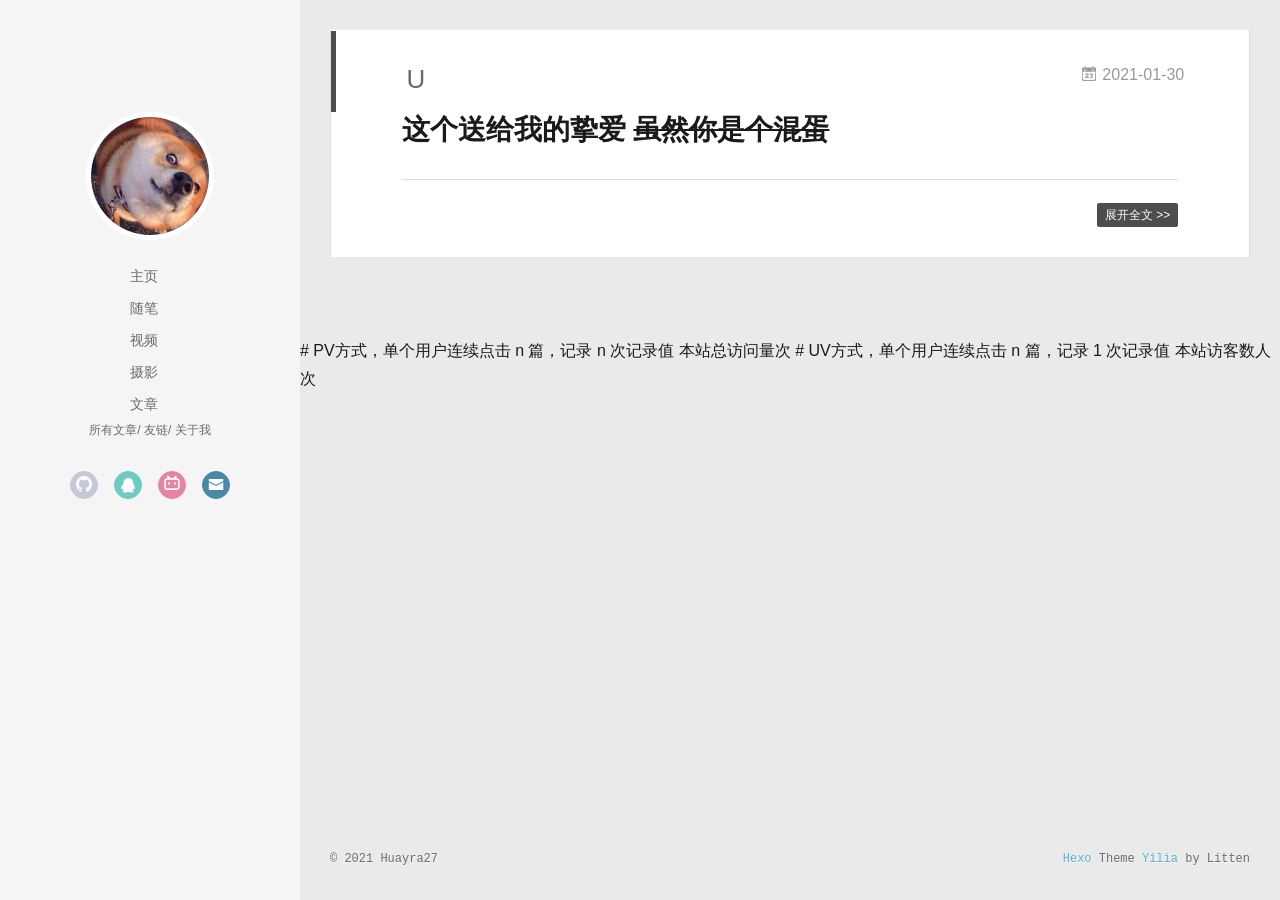
==== commit 7bf85bd3: "Site updated: 2021-01-30 13:42:12" ====
--- a/index.html
+++ b/index.html
@@ -207,139 +207,6 @@
       
         <p class="article-more-link">
           <a class="article-more-a" href="/2021/01/30/U/">展开全文 >></a>
-        </p>
-      
-
-      
-      <div class="clearfix"></div>
-    </div>
-  </div>
-</article>
-
-<aside class="wrap-side-operation">
-    <div class="mod-side-operation">
-        
-        <div class="jump-container" id="js-jump-container" style="display:none;">
-            <a href="javascript:void(0)" class="mod-side-operation__jump-to-top">
-                <i class="icon-font icon-back"></i>
-            </a>
-            <div id="js-jump-plan-container" class="jump-plan-container" style="top: -11px;">
-                <i class="icon-font icon-plane jump-plane"></i>
-            </div>
-        </div>
-        
-        
-    </div>
-</aside>
-
-
-
-
-  
-    <article id="post-post" class="article article-type-post  article-index" itemscope itemprop="blogPost">
-  <div class="article-inner">
-    
-      <header class="article-header">
-        
-  
-    <h1 itemprop="name">
-      <a class="article-title" href="/2021/01/30/post/">post</a>
-    </h1>
-  
-
-        
-        <a href="/2021/01/30/post/" class="archive-article-date">
-  	<time datetime="2021-01-30T05:13:11.000Z" itemprop="datePublished"><i class="icon-calendar icon"></i>2021-01-30</time>
-</a>
-        
-      </header>
-    
-    <div class="article-entry" itemprop="articleBody">
-      
-        
-      
-
-      
-    </div>
-    <div class="article-info article-info-index">
-      
-      
-      
-
-      
-        <p class="article-more-link">
-          <a class="article-more-a" href="/2021/01/30/post/">展开全文 >></a>
-        </p>
-      
-
-      
-      <div class="clearfix"></div>
-    </div>
-  </div>
-</article>
-
-<aside class="wrap-side-operation">
-    <div class="mod-side-operation">
-        
-        <div class="jump-container" id="js-jump-container" style="display:none;">
-            <a href="javascript:void(0)" class="mod-side-operation__jump-to-top">
-                <i class="icon-font icon-back"></i>
-            </a>
-            <div id="js-jump-plan-container" class="jump-plan-container" style="top: -11px;">
-                <i class="icon-font icon-plane jump-plane"></i>
-            </div>
-        </div>
-        
-        
-    </div>
-</aside>
-
-
-
-
-  
-    <article id="post-hello-world" class="article article-type-post  article-index" itemscope itemprop="blogPost">
-  <div class="article-inner">
-    
-      <header class="article-header">
-        
-  
-    <h1 itemprop="name">
-      <a class="article-title" href="/2020/12/19/hello-world/">Hello World</a>
-    </h1>
-  
-
-        
-        <a href="/2020/12/19/hello-world/" class="archive-article-date">
-  	<time datetime="2020-12-19T12:05:13.104Z" itemprop="datePublished"><i class="icon-calendar icon"></i>2020-12-19</time>
-</a>
-        
-      </header>
-    
-    <div class="article-entry" itemprop="articleBody">
-      
-        <p>Welcome to <a target="_blank" rel="noopener" href="https://hexo.io/">Hexo</a>! This is your very first post. Check <a target="_blank" rel="noopener" href="https://hexo.io/docs/">documentation</a> for more info. If you get any problems when using Hexo, you can find the answer in <a target="_blank" rel="noopener" href="https://hexo.io/docs/troubleshooting.html">troubleshooting</a> or you can ask me on <a target="_blank" rel="noopener" href="https://github.com/hexojs/hexo/issues">GitHub</a>.</p>
-<h2 id="Quick-Start"><a href="#Quick-Start" class="headerlink" title="Quick Start"></a>Quick Start</h2><h3 id="Create-a-new-post"><a href="#Create-a-new-post" class="headerlink" title="Create a new post"></a>Create a new post</h3><figure class="highlight bash"><table><tr><td class="gutter"><pre><span class="line">1</span><br></pre></td><td class="code"><pre><span class="line">$ hexo new <span class="string">&quot;My New Post&quot;</span></span><br></pre></td></tr></table></figure>
-<p>More info: <a target="_blank" rel="noopener" href="https://hexo.io/docs/writing.html">Writing</a></p>
-<h3 id="Run-server"><a href="#Run-server" class="headerlink" title="Run server"></a>Run server</h3><figure class="highlight bash"><table><tr><td class="gutter"><pre><span class="line">1</span><br></pre></td><td class="code"><pre><span class="line">$ hexo server</span><br></pre></td></tr></table></figure>
-<p>More info: <a target="_blank" rel="noopener" href="https://hexo.io/docs/server.html">Server</a></p>
-<h3 id="Generate-static-files"><a href="#Generate-static-files" class="headerlink" title="Generate static files"></a>Generate static files</h3><figure class="highlight bash"><table><tr><td class="gutter"><pre><span class="line">1</span><br></pre></td><td class="code"><pre><span class="line">$ hexo generate</span><br></pre></td></tr></table></figure>
-<p>More info: <a target="_blank" rel="noopener" href="https://hexo.io/docs/generating.html">Generating</a></p>
-<h3 id="Deploy-to-remote-sites"><a href="#Deploy-to-remote-sites" class="headerlink" title="Deploy to remote sites"></a>Deploy to remote sites</h3><figure class="highlight bash"><table><tr><td class="gutter"><pre><span class="line">1</span><br></pre></td><td class="code"><pre><span class="line">$ hexo deploy</span><br></pre></td></tr></table></figure>
-<p>More info: <a target="_blank" rel="noopener" href="https://hexo.io/docs/one-command-deployment.html">Deployment</a></p>
-
-      
-
-      
-    </div>
-    <div class="article-info article-info-index">
-      
-      
-      
-
-      
-        <p class="article-more-link">
-          <a class="article-more-a" href="/2020/12/19/hello-world/">展开全文 >></a>
         </p>
       
 
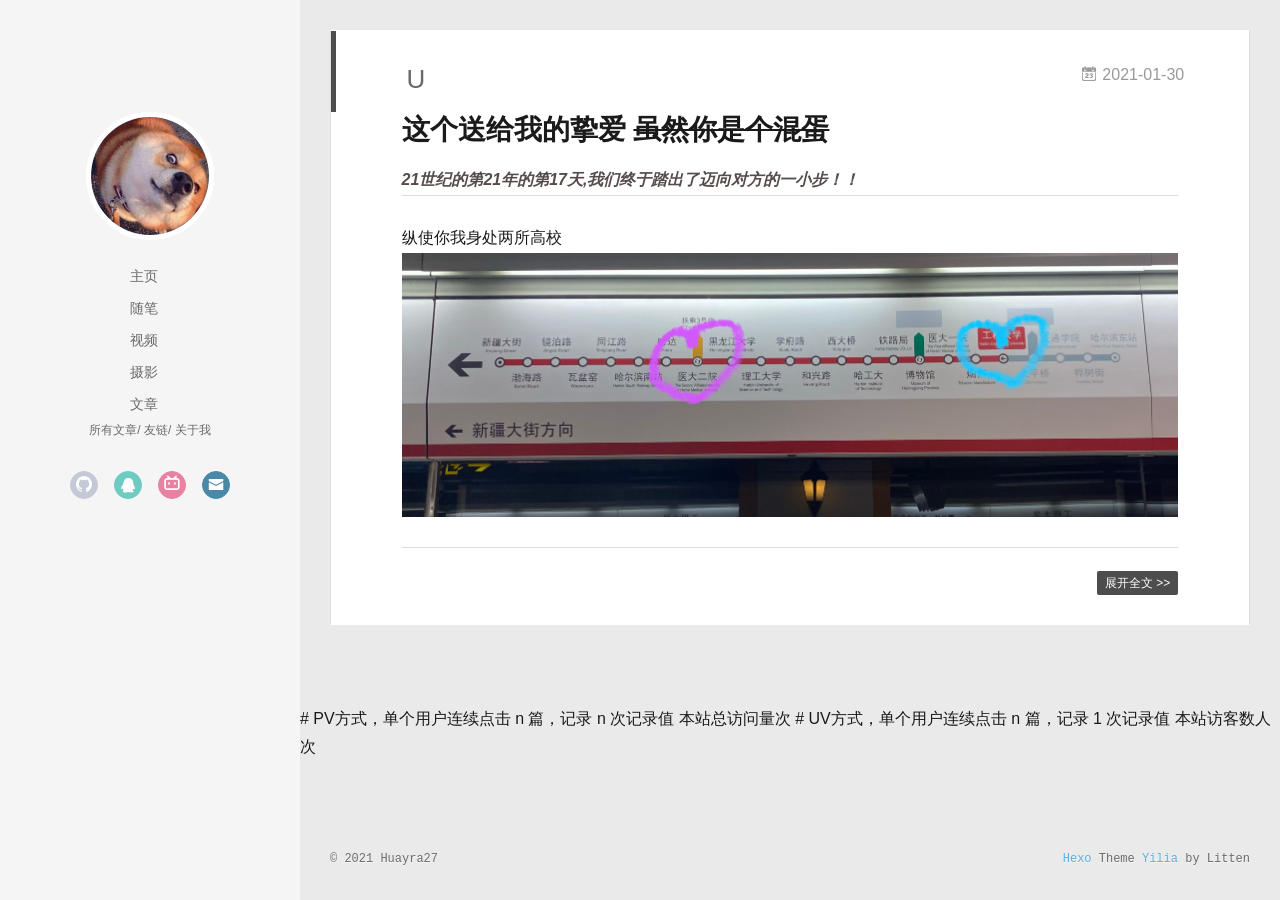
==== commit 2c084011: "Site updated: 2021-01-30 14:03:12" ====
--- a/index.html
+++ b/index.html
@@ -194,7 +194,8 @@
     
     <div class="article-entry" itemprop="articleBody">
       
-        <h1 id="这个送给我的挚爱-虽然你是个混蛋"><a href="#这个送给我的挚爱-虽然你是个混蛋" class="headerlink" title="这个送给我的挚爱 虽然你是个混蛋"></a>这个送给我的挚爱 <del>虽然你是个混蛋</del></h1>
+        <h1 id="这个送给我的挚爱-虽然你是个混蛋"><a href="#这个送给我的挚爱-虽然你是个混蛋" class="headerlink" title="这个送给我的挚爱 虽然你是个混蛋"></a>这个送给我的挚爱 <del>虽然你是个混蛋</del></h1><h6 id="21世纪的第21年的第17天-我们终于踏出了迈向对方的一小步！！"><a href="#21世纪的第21年的第17天-我们终于踏出了迈向对方的一小步！！" class="headerlink" title="21世纪的第21年的第17天,我们终于踏出了迈向对方的一小步！！"></a>21世纪的第21年的第17天,我们终于踏出了迈向对方的一小步！！</h6><p>纵使你我身处两所高校<br><img src="/img/subway.jpg" alt="subway"></p>
+
       
 
       
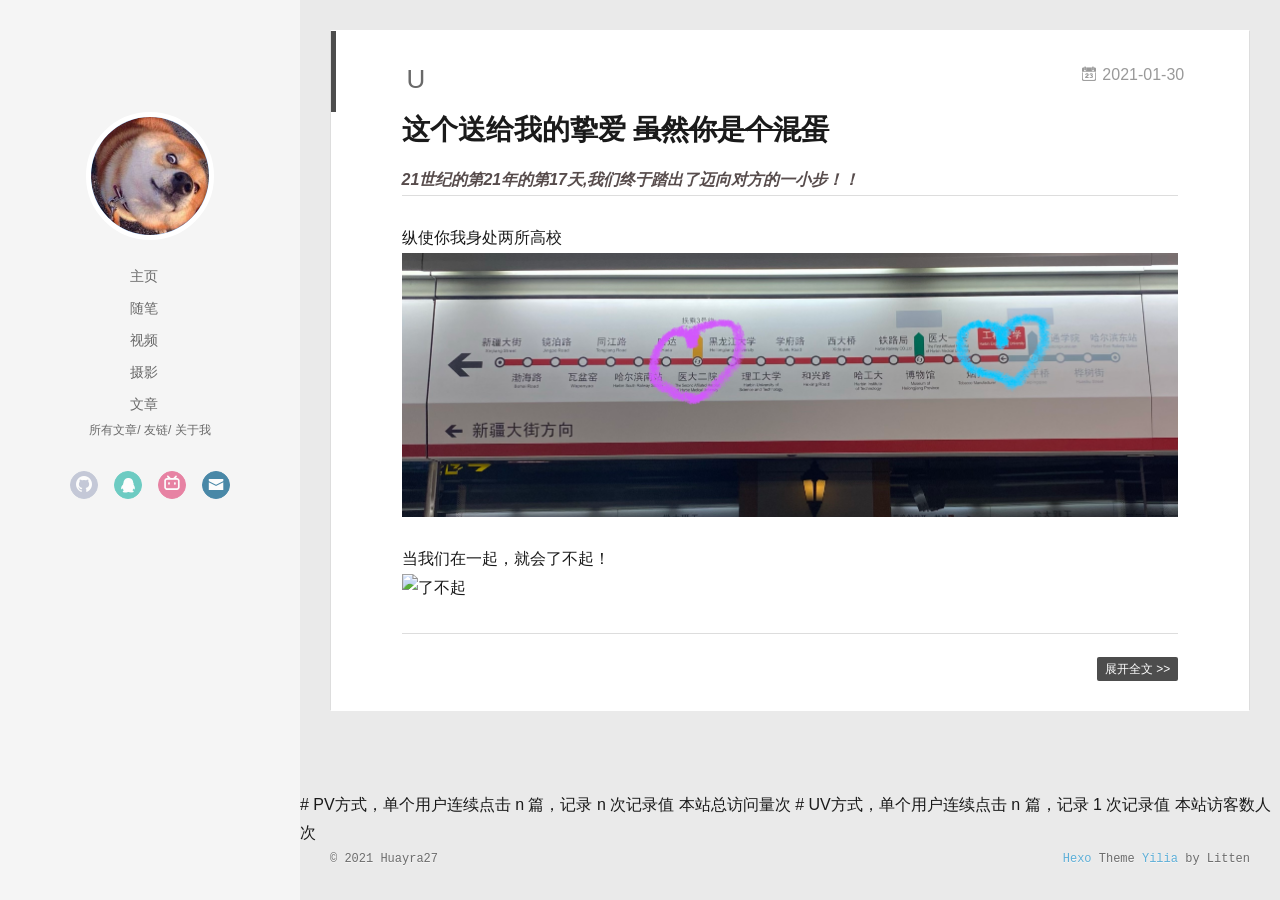
==== commit 32a1bd2b: "Site updated: 2021-01-30 14:08:17" ====
--- a/index.html
+++ b/index.html
@@ -195,6 +195,7 @@
     <div class="article-entry" itemprop="articleBody">
       
         <h1 id="这个送给我的挚爱-虽然你是个混蛋"><a href="#这个送给我的挚爱-虽然你是个混蛋" class="headerlink" title="这个送给我的挚爱 虽然你是个混蛋"></a>这个送给我的挚爱 <del>虽然你是个混蛋</del></h1><h6 id="21世纪的第21年的第17天-我们终于踏出了迈向对方的一小步！！"><a href="#21世纪的第21年的第17天-我们终于踏出了迈向对方的一小步！！" class="headerlink" title="21世纪的第21年的第17天,我们终于踏出了迈向对方的一小步！！"></a>21世纪的第21年的第17天,我们终于踏出了迈向对方的一小步！！</h6><p>纵使你我身处两所高校<br><img src="/img/subway.jpg" alt="subway"></p>
+<p>当我们在一起，就会了不起！<br><img src="/img/%E4%BA%86%E4%B8%8D%E8%B5%B7.HEIC" alt="了不起"></p>
 
       
 
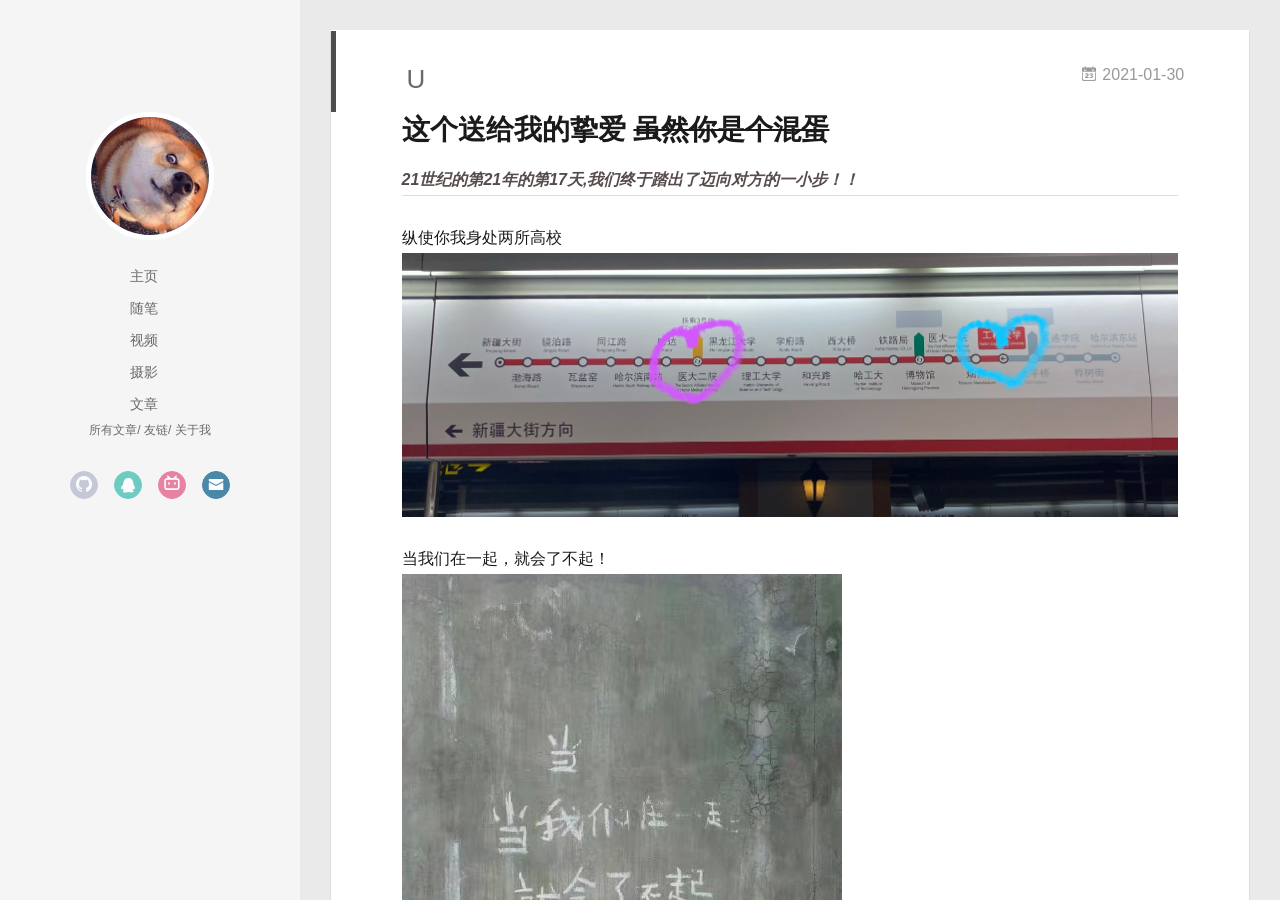
==== commit 6ca986c6: "Site updated: 2021-01-30 14:15:10" ====
--- a/index.html
+++ b/index.html
@@ -194,8 +194,8 @@
     
     <div class="article-entry" itemprop="articleBody">
       
-        <h1 id="这个送给我的挚爱-虽然你是个混蛋"><a href="#这个送给我的挚爱-虽然你是个混蛋" class="headerlink" title="这个送给我的挚爱 虽然你是个混蛋"></a>这个送给我的挚爱 <del>虽然你是个混蛋</del></h1><h6 id="21世纪的第21年的第17天-我们终于踏出了迈向对方的一小步！！"><a href="#21世纪的第21年的第17天-我们终于踏出了迈向对方的一小步！！" class="headerlink" title="21世纪的第21年的第17天,我们终于踏出了迈向对方的一小步！！"></a>21世纪的第21年的第17天,我们终于踏出了迈向对方的一小步！！</h6><p>纵使你我身处两所高校<br><img src="/img/subway.jpg" alt="subway"></p>
-<p>当我们在一起，就会了不起！<br><img src="/img/%E4%BA%86%E4%B8%8D%E8%B5%B7.HEIC" alt="了不起"></p>
+        <h1 id="这个送给我的挚爱-虽然你是个混蛋"><a href="#这个送给我的挚爱-虽然你是个混蛋" class="headerlink" title="这个送给我的挚爱 虽然你是个混蛋"></a>这个送给我的挚爱 <del>虽然你是个混蛋</del></h1><h6 id="21世纪的第21年的第17天-我们终于踏出了迈向对方的一小步！！"><a href="#21世纪的第21年的第17天-我们终于踏出了迈向对方的一小步！！" class="headerlink" title="21世纪的第21年的第17天,我们终于踏出了迈向对方的一小步！！"></a>21世纪的第21年的第17天,我们终于踏出了迈向对方的一小步！！</h6><p>纵使你我身处两所高校<br><img src="/img/subway.jpg" alt="   subway"></p>
+<p>当我们在一起，就会了不起！<br><img src="/img/%E4%BA%86%E4%B8%8D%E8%B5%B7.jpg" alt="   了不起"></p>
 
       
 
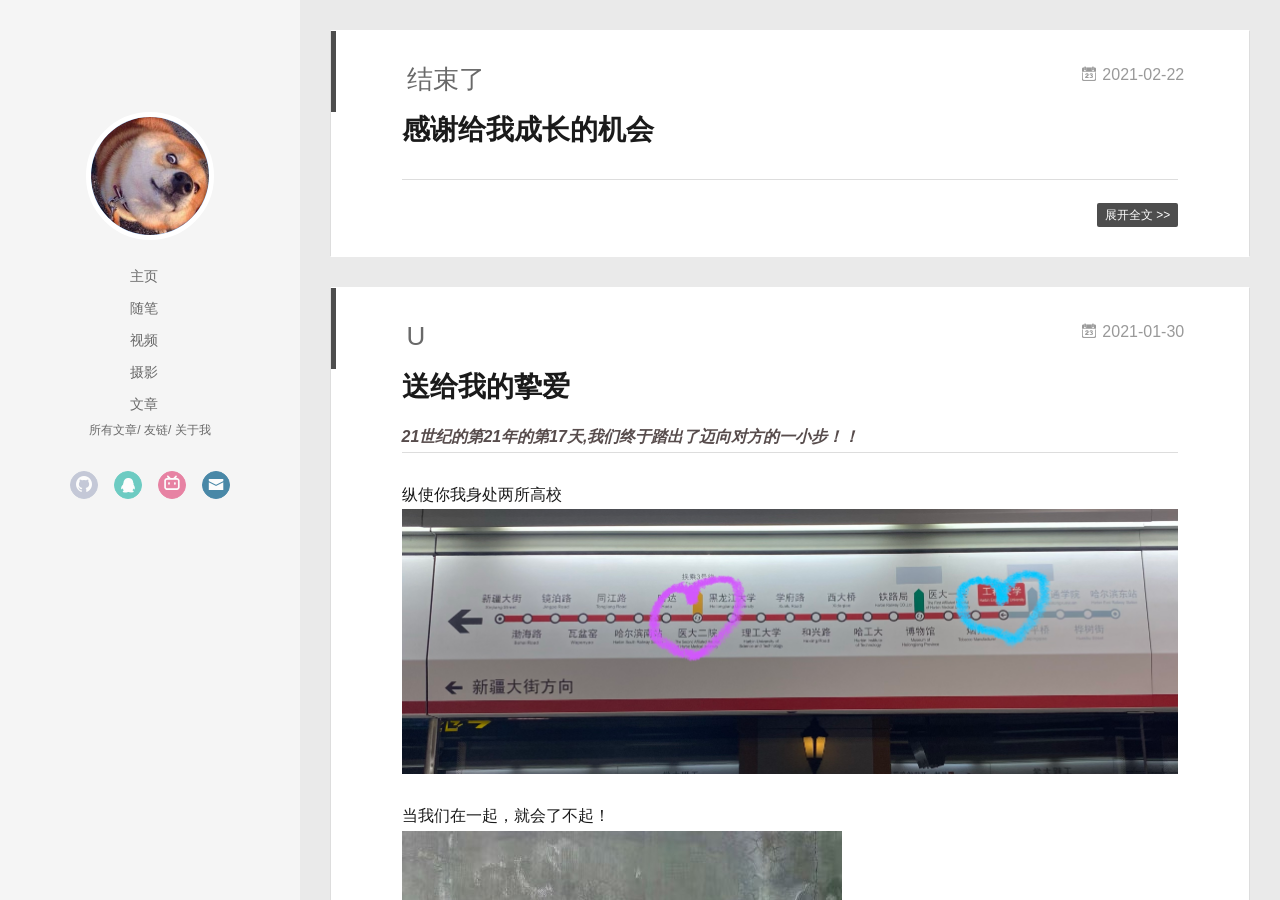
==== commit 414e406b: "Site updated: 2021-02-22 09:57:39" ====
--- a/index.html
+++ b/index.html
@@ -174,6 +174,68 @@
           <div id="js-content" class="content-ll">
             
   
+    <article id="post-结束了" class="article article-type-post  article-index" itemscope itemprop="blogPost">
+  <div class="article-inner">
+    
+      <header class="article-header">
+        
+  
+    <h1 itemprop="name">
+      <a class="article-title" href="/2021/02/22/%E7%BB%93%E6%9D%9F%E4%BA%86/">结束了</a>
+    </h1>
+  
+
+        
+        <a href="/2021/02/22/%E7%BB%93%E6%9D%9F%E4%BA%86/" class="archive-article-date">
+  	<time datetime="2021-02-22T01:56:10.000Z" itemprop="datePublished"><i class="icon-calendar icon"></i>2021-02-22</time>
+</a>
+        
+      </header>
+    
+    <div class="article-entry" itemprop="articleBody">
+      
+        <h1 id="感谢给我成长的机会"><a href="#感谢给我成长的机会" class="headerlink" title="感谢给我成长的机会"></a>感谢给我成长的机会</h1>
+      
+
+      
+    </div>
+    <div class="article-info article-info-index">
+      
+      
+      
+
+      
+        <p class="article-more-link">
+          <a class="article-more-a" href="/2021/02/22/%E7%BB%93%E6%9D%9F%E4%BA%86/">展开全文 >></a>
+        </p>
+      
+
+      
+      <div class="clearfix"></div>
+    </div>
+  </div>
+</article>
+
+<aside class="wrap-side-operation">
+    <div class="mod-side-operation">
+        
+        <div class="jump-container" id="js-jump-container" style="display:none;">
+            <a href="javascript:void(0)" class="mod-side-operation__jump-to-top">
+                <i class="icon-font icon-back"></i>
+            </a>
+            <div id="js-jump-plan-container" class="jump-plan-container" style="top: -11px;">
+                <i class="icon-font icon-plane jump-plane"></i>
+            </div>
+        </div>
+        
+        
+    </div>
+</aside>
+
+
+
+
+  
     <article id="post-U" class="article article-type-post  article-index" itemscope itemprop="blogPost">
   <div class="article-inner">
     
@@ -194,7 +256,7 @@
     
     <div class="article-entry" itemprop="articleBody">
       
-        <h1 id="这个送给我的挚爱-虽然你是个混蛋"><a href="#这个送给我的挚爱-虽然你是个混蛋" class="headerlink" title="这个送给我的挚爱 虽然你是个混蛋"></a>这个送给我的挚爱 <del>虽然你是个混蛋</del></h1><h6 id="21世纪的第21年的第17天-我们终于踏出了迈向对方的一小步！！"><a href="#21世纪的第21年的第17天-我们终于踏出了迈向对方的一小步！！" class="headerlink" title="21世纪的第21年的第17天,我们终于踏出了迈向对方的一小步！！"></a>21世纪的第21年的第17天,我们终于踏出了迈向对方的一小步！！</h6><p>纵使你我身处两所高校<br><img src="/img/subway.jpg" alt="   subway"></p>
+        <h1 id="送给我的挚爱"><a href="#送给我的挚爱" class="headerlink" title="送给我的挚爱"></a>送给我的挚爱</h1><h6 id="21世纪的第21年的第17天-我们终于踏出了迈向对方的一小步！！"><a href="#21世纪的第21年的第17天-我们终于踏出了迈向对方的一小步！！" class="headerlink" title="21世纪的第21年的第17天,我们终于踏出了迈向对方的一小步！！"></a>21世纪的第21年的第17天,我们终于踏出了迈向对方的一小步！！</h6><p>纵使你我身处两所高校<br><img src="/img/subway.jpg" alt="   subway"></p>
 <p>当我们在一起，就会了不起！<br><img src="/img/%E4%BA%86%E4%B8%8D%E8%B5%B7.jpg" alt="   了不起"></p>
 
       
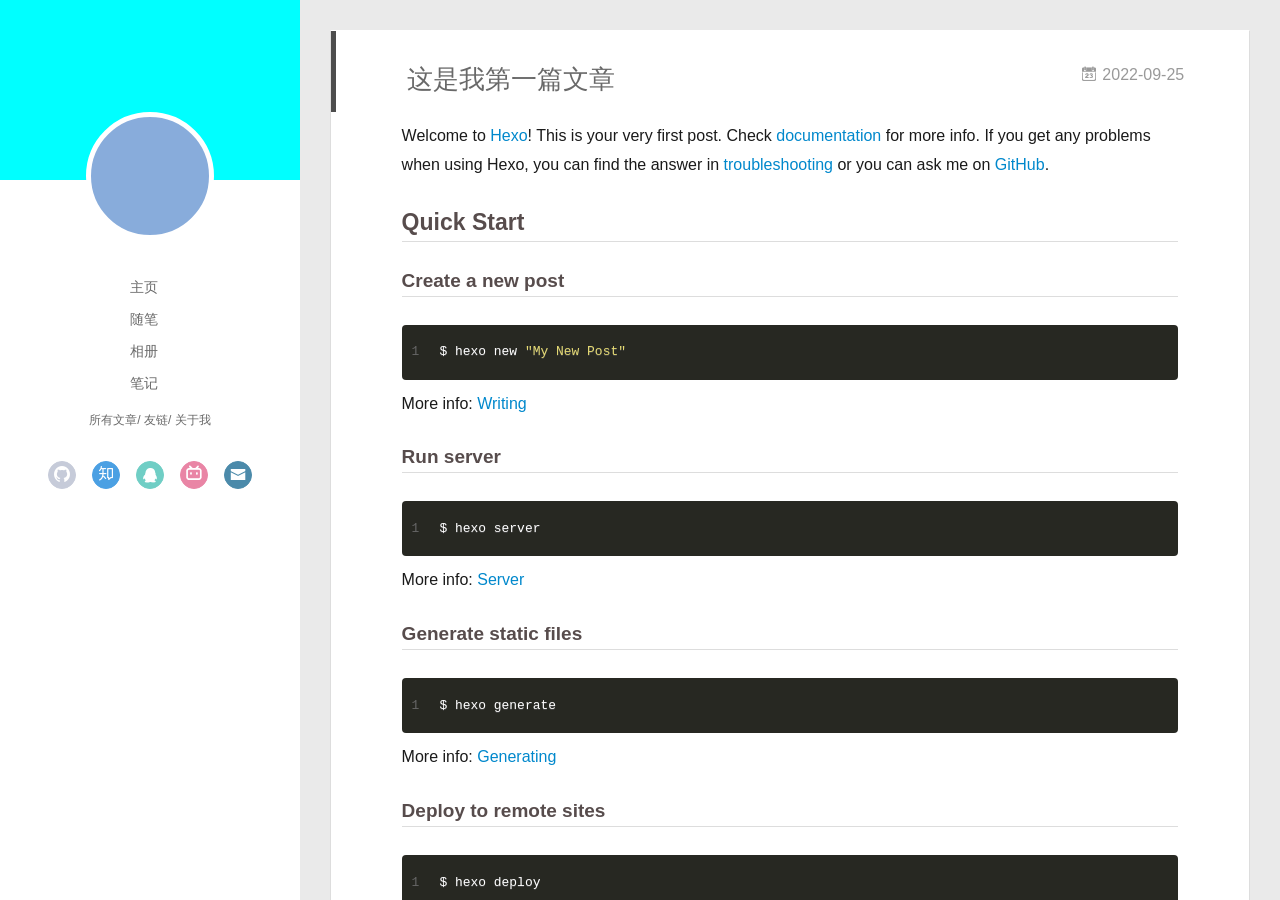
==== commit aed36f67: "Site updated: 2022-09-25 11:49:40" ====
--- a/index.html
+++ b/index.html
@@ -6,19 +6,17 @@
   <meta name="renderer" content="webkit">
   <meta http-equiv="X-UA-Compatible" content="IE=edge" >
   <link rel="dns-prefetch" href="http://example.com">
-  <title>Huayra27</title>
+  <title>Huayra27&#39;s Blog</title>
   <meta name="viewport" content="width=device-width, initial-scale=1, maximum-scale=1">
-  <meta name="description" content="永远努力永远上进永远乐观">
-<meta property="og:type" content="website">
-<meta property="og:title" content="Huayra27">
+  <meta property="og:type" content="website">
+<meta property="og:title" content="Huayra27&#39;s Blog">
 <meta property="og:url" content="http://example.com/index.html">
-<meta property="og:site_name" content="Huayra27">
-<meta property="og:description" content="永远努力永远上进永远乐观">
+<meta property="og:site_name" content="Huayra27&#39;s Blog">
 <meta property="og:locale" content="zh_CN">
 <meta property="article:author" content="Huayra27">
 <meta name="twitter:card" content="summary">
   
-    <link rel="alternative" href="/atom.xml" title="Huayra27" type="application/atom+xml">
+    <link rel="alternative" href="/atom.xml" title="Huayra27&#39;s Blog" type="application/atom+xml">
   
   
     <link rel="icon" href="/favicon.png">
@@ -34,20 +32,18 @@
 
   
 
-<meta name="generator" content="Hexo 5.3.0"></head>
+<meta name="generator" content="Hexo 5.4.2"></head>
 
 <body>
   <div id="container" q-class="show:isCtnShow">
     <canvas id="anm-canvas" class="anm-canvas"></canvas>
     <div class="left-col" q-class="show:isShow">
       
-<!-- <div class="overlay" style="background: https://i.loli.net/2020/12/10/C5ck9HqYvF4ioaD.jpg;"> --> <div class="overlay" ></div>
-
-
+<div class="overlay" style="background: #00ffff"></div>
 <div class="intrude-less">
 	<header id="header" class="inner">
 		<a href="/" class="profilepic">
-			<img src="[data-uri]" class="js-avatar">
+			<img src="" class="js-avatar">
 		</a>
 		<hgroup>
 		  <h1 class="header-author"><a href="/"></a></h1>
@@ -61,11 +57,9 @@
 	        
 				<li><a href="/tags/%E9%9A%8F%E7%AC%94/">随笔</a></li>
 	        
-				<li><a href="/null">视频</a></li>
+				<li><a href="/">相册</a></li>
 	        
-				<li><a href="/null">摄影</a></li>
-	        
-				<li><a href="/null">文章</a></li>
+				<li><a href="/">笔记</a></li>
 	        
 			</ul>
 		</nav>
@@ -87,11 +81,13 @@
 		<nav class="header-nav">
 			<div class="social">
 				
-					<a class="github" target="_blank" href="https://github.com/huayra27" title="github"><i class="icon-github"></i></a>
-		        
-					<a class="qq" target="_blank" href="tencent://QQInterLive/?Cmd=2&Uin=362631591 || QQ-PC" title="qq"><i class="icon-qq"></i></a>
-		        
-					<a class="bilibili" target="_blank" href="https://space.bilibili.com/24748754" title="bilibili"><i class="icon-bilibili"></i></a>
+					<a class="github" target="_blank" href="https://github.com/huayra27?tab=repositories" title="github"><i class="icon-github"></i></a>
+		        
+					<a class="zhihu" target="_blank" href="https://www.zhihu.com/people/huayra27" title="zhihu"><i class="icon-zhihu"></i></a>
+		        
+					<a class="qq" target="_blank" href="/362631591" title="qq"><i class="icon-qq"></i></a>
+		        
+					<a class="bilibili" target="_blank" href="https://space.bilibili.com/24748754?spm_id_from=333.1007.0.0" title="bilibili"><i class="icon-bilibili"></i></a>
 		        
 					<a class="mail" target="_blank" href="/362631591@qq.com" title="mail"><i class="icon-mail"></i></a>
 		        
@@ -104,14 +100,14 @@
     <div class="mid-col" q-class="show:isShow,hide:isShow|isFalse">
       
 <nav id="mobile-nav">
-  	<div class="overlay js-overlay" style="background: https://i.loli.net/2020/12/10/C5ck9HqYvF4ioaD.jpg"></div>
+  	<div class="overlay js-overlay" style="background: #00ffff"></div>
 	<div class="btnctn js-mobile-btnctn">
   		<div class="slider-trigger list" q-on="click: openSlider(e)"><i class="icon icon-sort"></i></div>
 	</div>
 	<div class="intrude-less">
 		<header id="header" class="inner">
 			<div class="profilepic">
-				<img src="[data-uri]" class="js-avatar">
+				<img src="" class="js-avatar">
 			</div>
 			<hgroup>
 			  <h1 class="header-author js-header-author"></h1>
@@ -127,18 +123,18 @@
 			
 				
 			
-				
-			
 			
 			
 			<nav class="header-nav">
 				<div class="social">
 					
-						<a class="github" target="_blank" href="https://github.com/huayra27" title="github"><i class="icon-github"></i></a>
+						<a class="github" target="_blank" href="https://github.com/huayra27?tab=repositories" title="github"><i class="icon-github"></i></a>
 			        
-						<a class="qq" target="_blank" href="tencent://QQInterLive/?Cmd=2&Uin=362631591 || QQ-PC" title="qq"><i class="icon-qq"></i></a>
+						<a class="zhihu" target="_blank" href="https://www.zhihu.com/people/huayra27" title="zhihu"><i class="icon-zhihu"></i></a>
 			        
-						<a class="bilibili" target="_blank" href="https://space.bilibili.com/24748754" title="bilibili"><i class="icon-bilibili"></i></a>
+						<a class="qq" target="_blank" href="/362631591" title="qq"><i class="icon-qq"></i></a>
+			        
+						<a class="bilibili" target="_blank" href="https://space.bilibili.com/24748754?spm_id_from=333.1007.0.0" title="bilibili"><i class="icon-bilibili"></i></a>
 			        
 						<a class="mail" target="_blank" href="/362631591@qq.com" title="mail"><i class="icon-mail"></i></a>
 			        
@@ -149,15 +145,13 @@
 				<ul style="width: 70%">
 				
 				
-					<li style="width: 20%"><a href="/">主页</a></li>
-		        
-					<li style="width: 20%"><a href="/tags/%E9%9A%8F%E7%AC%94/">随笔</a></li>
-		        
-					<li style="width: 20%"><a href="/null">视频</a></li>
-		        
-					<li style="width: 20%"><a href="/null">摄影</a></li>
-		        
-					<li style="width: 20%"><a href="/null">文章</a></li>
+					<li style="width: 25%"><a href="/">主页</a></li>
+		        
+					<li style="width: 25%"><a href="/tags/%E9%9A%8F%E7%AC%94/">随笔</a></li>
+		        
+					<li style="width: 25%"><a href="/">相册</a></li>
+		        
+					<li style="width: 25%"><a href="/">笔记</a></li>
 		        
 				</ul>
 			</nav>
@@ -174,27 +168,40 @@
           <div id="js-content" class="content-ll">
             
   
-    <article id="post-结束了" class="article article-type-post  article-index" itemscope itemprop="blogPost">
+    <article id="post-hello-world" class="article article-type-post  article-index" itemscope itemprop="blogPost">
   <div class="article-inner">
     
       <header class="article-header">
         
   
     <h1 itemprop="name">
-      <a class="article-title" href="/2021/02/22/%E7%BB%93%E6%9D%9F%E4%BA%86/">结束了</a>
+      <a class="article-title" href="/2022/09/25/hello-world/">这是我第一篇文章</a>
     </h1>
   
 
         
-        <a href="/2021/02/22/%E7%BB%93%E6%9D%9F%E4%BA%86/" class="archive-article-date">
-  	<time datetime="2021-02-22T01:56:10.000Z" itemprop="datePublished"><i class="icon-calendar icon"></i>2021-02-22</time>
+        <a href="/2022/09/25/hello-world/" class="archive-article-date">
+  	<time datetime="2022-09-25T01:55:26.890Z" itemprop="datePublished"><i class="icon-calendar icon"></i>2022-09-25</time>
 </a>
         
       </header>
     
     <div class="article-entry" itemprop="articleBody">
       
-        <h1 id="感谢给我成长的机会"><a href="#感谢给我成长的机会" class="headerlink" title="感谢给我成长的机会"></a>感谢给我成长的机会</h1>
+        <p>Welcome to <a target="_blank" rel="noopener" href="https://hexo.io/">Hexo</a>! This is your very first post. Check <a target="_blank" rel="noopener" href="https://hexo.io/docs/">documentation</a> for more info. If you get any problems when using Hexo, you can find the answer in <a target="_blank" rel="noopener" href="https://hexo.io/docs/troubleshooting.html">troubleshooting</a> or you can ask me on <a target="_blank" rel="noopener" href="https://github.com/hexojs/hexo/issues">GitHub</a>.</p>
+<h2 id="Quick-Start"><a href="#Quick-Start" class="headerlink" title="Quick Start"></a>Quick Start</h2><h3 id="Create-a-new-post"><a href="#Create-a-new-post" class="headerlink" title="Create a new post"></a>Create a new post</h3><figure class="highlight bash"><table><tr><td class="gutter"><pre><span class="line">1</span><br></pre></td><td class="code"><pre><span class="line">$ hexo new <span class="string">&quot;My New Post&quot;</span></span><br></pre></td></tr></table></figure>
+
+<p>More info: <a target="_blank" rel="noopener" href="https://hexo.io/docs/writing.html">Writing</a></p>
+<h3 id="Run-server"><a href="#Run-server" class="headerlink" title="Run server"></a>Run server</h3><figure class="highlight bash"><table><tr><td class="gutter"><pre><span class="line">1</span><br></pre></td><td class="code"><pre><span class="line">$ hexo server</span><br></pre></td></tr></table></figure>
+
+<p>More info: <a target="_blank" rel="noopener" href="https://hexo.io/docs/server.html">Server</a></p>
+<h3 id="Generate-static-files"><a href="#Generate-static-files" class="headerlink" title="Generate static files"></a>Generate static files</h3><figure class="highlight bash"><table><tr><td class="gutter"><pre><span class="line">1</span><br></pre></td><td class="code"><pre><span class="line">$ hexo generate</span><br></pre></td></tr></table></figure>
+
+<p>More info: <a target="_blank" rel="noopener" href="https://hexo.io/docs/generating.html">Generating</a></p>
+<h3 id="Deploy-to-remote-sites"><a href="#Deploy-to-remote-sites" class="headerlink" title="Deploy to remote sites"></a>Deploy to remote sites</h3><figure class="highlight bash"><table><tr><td class="gutter"><pre><span class="line">1</span><br></pre></td><td class="code"><pre><span class="line">$ hexo deploy</span><br></pre></td></tr></table></figure>
+
+<p>More info: <a target="_blank" rel="noopener" href="https://hexo.io/docs/one-command-deployment.html">Deployment</a></p>
+
       
 
       
@@ -206,7 +213,7 @@
 
       
         <p class="article-more-link">
-          <a class="article-more-a" href="/2021/02/22/%E7%BB%93%E6%9D%9F%E4%BA%86/">展开全文 >></a>
+          <a class="article-more-a" href="/2022/09/25/hello-world/">展开全文 >></a>
         </p>
       
 
@@ -236,70 +243,6 @@
 
 
   
-    <article id="post-U" class="article article-type-post  article-index" itemscope itemprop="blogPost">
-  <div class="article-inner">
-    
-      <header class="article-header">
-        
-  
-    <h1 itemprop="name">
-      <a class="article-title" href="/2021/01/30/U/">U</a>
-    </h1>
-  
-
-        
-        <a href="/2021/01/30/U/" class="archive-article-date">
-  	<time datetime="2021-01-30T05:14:28.000Z" itemprop="datePublished"><i class="icon-calendar icon"></i>2021-01-30</time>
-</a>
-        
-      </header>
-    
-    <div class="article-entry" itemprop="articleBody">
-      
-        <h1 id="送给我的挚爱"><a href="#送给我的挚爱" class="headerlink" title="送给我的挚爱"></a>送给我的挚爱</h1><h6 id="21世纪的第21年的第17天-我们终于踏出了迈向对方的一小步！！"><a href="#21世纪的第21年的第17天-我们终于踏出了迈向对方的一小步！！" class="headerlink" title="21世纪的第21年的第17天,我们终于踏出了迈向对方的一小步！！"></a>21世纪的第21年的第17天,我们终于踏出了迈向对方的一小步！！</h6><p>纵使你我身处两所高校<br><img src="/img/subway.jpg" alt="   subway"></p>
-<p>当我们在一起，就会了不起！<br><img src="/img/%E4%BA%86%E4%B8%8D%E8%B5%B7.jpg" alt="   了不起"></p>
-
-      
-
-      
-    </div>
-    <div class="article-info article-info-index">
-      
-      
-      
-
-      
-        <p class="article-more-link">
-          <a class="article-more-a" href="/2021/01/30/U/">展开全文 >></a>
-        </p>
-      
-
-      
-      <div class="clearfix"></div>
-    </div>
-  </div>
-</article>
-
-<aside class="wrap-side-operation">
-    <div class="mod-side-operation">
-        
-        <div class="jump-container" id="js-jump-container" style="display:none;">
-            <a href="javascript:void(0)" class="mod-side-operation__jump-to-top">
-                <i class="icon-font icon-back"></i>
-            </a>
-            <div id="js-jump-plan-container" class="jump-plan-container" style="top: -11px;">
-                <i class="icon-font icon-plane jump-plane"></i>
-            </div>
-        </div>
-        
-        
-    </div>
-</aside>
-
-
-
-
-  
   
 
 
@@ -310,7 +253,7 @@
   <div class="outer">
     <div id="footer-info">
     	<div class="footer-left">
-    		&copy; 2021 Huayra27
+    		&copy; 2022 Huayra27
     	</div>
       	<div class="footer-right">
       		<a href="http://hexo.io/" target="_blank">Hexo</a>  Theme <a href="https://github.com/litten/hexo-theme-yilia" target="_blank">Yilia</a> by Litten
@@ -318,11 +261,6 @@
     </div>
   </div>
 </footer>
-# PV方式，单个用户连续点击 n 篇，记录 n 次记录值
-<span id="busuanzi_container_site_pv">    本站总访问量<span id="busuanzi_value_site_pv"></span>次</span>
-
-# UV方式，单个用户连续点击 n 篇，记录 1 次记录值
-<span id="busuanzi_container_site_uv">  本站访客数<span id="busuanzi_value_site_uv"></span>人次</span>
     </div>
     <script>
 	var yiliaConfig = {
@@ -346,8 +284,6 @@
 if(!isFinite(o.call(this)))throw RangeError("Invalid time value");var t=this,n=t.getUTCFullYear(),r=t.getUTCMilliseconds(),e=n<0?"-":n>9999?"+":"";return e+("00000"+Math.abs(n)).slice(e?-6:-4)+"-"+u(t.getUTCMonth()+1)+"-"+u(t.getUTCDate())+"T"+u(t.getUTCHours())+":"+u(t.getUTCMinutes())+":"+u(t.getUTCSeconds())+"."+(r>99?r:"0"+u(r))+"Z"}})},function(t,n,r){"use strict";var e=r(1),i=r(17),o=r(50);e(e.P+e.F*r(4)(function(){return null!==new Date(NaN).toJSON()||1!==Date.prototype.toJSON.call({toISOString:function(){return 1}})}),"Date",{toJSON:function(t){var n=i(this),r=o(n);return"number"!=typeof r||isFinite(r)?n.toISOString():null}})},function(t,n,r){var e=r(7)("toPrimitive"),i=Date.prototype;e in i||r(27)(i,e,r(204))},function(t,n,r){var e=Date.prototype,i="Invalid Date",o="toString",u=e[o],c=e.getTime;new Date(NaN)+""!=i&&r(28)(e,o,function(){var t=c.call(this);return t===t?u.call(this):i})},function(t,n,r){var e=r(1);e(e.P,"Function",{bind:r(163)})},function(t,n,r){"use strict";var e=r(6),i=r(32),o=r(7)("hasInstance"),u=Function.prototype;o in u||r(11).f(u,o,{value:function(t){if("function"!=typeof this||!e(t))return!1;if(!e(this.prototype))return t instanceof this;for(;t=i(t);)if(this.prototype===t)return!0;return!1}})},function(t,n,r){var e=r(11).f,i=r(66),o=r(24),u=Function.prototype,c="name",f=Object.isExtensible||function(){return!0};c in u||r(10)&&e(u,c,{configurable:!0,get:function(){try{var t=this,n=(""+t).match(/^\s*function ([^ (]*)/)[1];return o(t,c)||!f(t)||e(t,c,i(5,n)),n}catch(t){return""}}})},function(t,n,r){var e=r(1),i=r(171),o=Math.sqrt,u=Math.acosh;e(e.S+e.F*!(u&&710==Math.floor(u(Number.MAX_VALUE))&&u(1/0)==1/0),"Math",{acosh:function(t){return(t=+t)<1?NaN:t>94906265.62425156?Math.log(t)+Math.LN2:i(t-1+o(t-1)*o(t+1))}})},function(t,n,r){function e(t){return isFinite(t=+t)&&0!=t?t<0?-e(-t):Math.log(t+Math.sqrt(t*t+1)):t}var i=r(1),o=Math.asinh;i(i.S+i.F*!(o&&1/o(0)>0),"Math",{asinh:e})},function(t,n,r){var e=r(1),i=Math.atanh;e(e.S+e.F*!(i&&1/i(-0)<0),"Math",{atanh:function(t){return 0==(t=+t)?t:Math.log((1+t)/(1-t))/2}})},function(t,n,r){var e=r(1),i=r(142);e(e.S,"Math",{cbrt:function(t){return i(t=+t)*Math.pow(Math.abs(t),1/3)}})},function(t,n,r){var e=r(1);e(e.S,"Math",{clz32:function(t){return(t>>>=0)?31-Math.floor(Math.log(t+.5)*Math.LOG2E):32}})},function(t,n,r){var e=r(1),i=Math.exp;e(e.S,"Math",{cosh:function(t){return(i(t=+t)+i(-t))/2}})},function(t,n,r){var e=r(1),i=r(141);e(e.S+e.F*(i!=Math.expm1),"Math",{expm1:i})},function(t,n,r){var e=r(1),i=r(142),o=Math.pow,u=o(2,-52),c=o(2,-23),f=o(2,127)*(2-c),a=o(2,-126),s=function(t){return t+1/u-1/u};e(e.S,"Math",{fround:function(t){var n,r,e=Math.abs(t),o=i(t);return e<a?o*s(e/a/c)*a*c:(n=(1+c/u)*e,r=n-(n-e),r>f||r!=r?o*(1/0):o*r)}})},function(t,n,r){var e=r(1),i=Math.abs;e(e.S,"Math",{hypot:function(t,n){for(var r,e,o=0,u=0,c=arguments.length,f=0;u<c;)r=i(arguments[u++]),f<r?(e=f/r,o=o*e*e+1,f=r):r>0?(e=r/f,o+=e*e):o+=r;return f===1/0?1/0:f*Math.sqrt(o)}})},function(t,n,r){var e=r(1),i=Math.imul;e(e.S+e.F*r(4)(function(){return-5!=i(4294967295,5)||2!=i.length}),"Math",{imul:function(t,n){var r=65535,e=+t,i=+n,o=r&e,u=r&i;return 0|o*u+((r&e>>>16)*u+o*(r&i>>>16)<<16>>>0)}})},function(t,n,r){var e=r(1);e(e.S,"Math",{log10:function(t){return Math.log(t)/Math.LN10}})},function(t,n,r){var e=r(1);e(e.S,"Math",{log1p:r(171)})},function(t,n,r){var e=r(1);e(e.S,"Math",{log2:function(t){return Math.log(t)/Math.LN2}})},function(t,n,r){var e=r(1);e(e.S,"Math",{sign:r(142)})},function(t,n,r){var e=r(1),i=r(141),o=Math.exp;e(e.S+e.F*r(4)(function(){return-2e-17!=!Math.sinh(-2e-17)}),"Math",{sinh:function(t){return Math.abs(t=+t)<1?(i(t)-i(-t))/2:(o(t-1)-o(-t-1))*(Math.E/2)}})},function(t,n,r){var e=r(1),i=r(141),o=Math.exp;e(e.S,"Math",{tanh:function(t){var n=i(t=+t),r=i(-t);return n==1/0?1:r==1/0?-1:(n-r)/(o(t)+o(-t))}})},function(t,n,r){var e=r(1);e(e.S,"Math",{trunc:function(t){return(t>0?Math.floor:Math.ceil)(t)}})},function(t,n,r){"use strict";var e=r(3),i=r(24),o=r(45),u=r(136),c=r(50),f=r(4),a=r(71).f,s=r(31).f,l=r(11).f,h=r(82).trim,v="Number",p=e[v],d=p,y=p.prototype,g=o(r(70)(y))==v,b="trim"in String.prototype,m=function(t){var n=c(t,!1);if("string"==typeof n&&n.length>2){n=b?n.trim():h(n,3);var r,e,i,o=n.charCodeAt(0);if(43===o||45===o){if(88===(r=n.charCodeAt(2))||120===r)return NaN}else if(48===o){switch(n.charCodeAt(1)){case 66:case 98:e=2,i=49;break;case 79:case 111:e=8,i=55;break;default:return+n}for(var u,f=n.slice(2),a=0,s=f.length;a<s;a++)if((u=f.charCodeAt(a))<48||u>i)return NaN;return parseInt(f,e)}}return+n};if(!p(" 0o1")||!p("0b1")||p("+0x1")){p=function(t){var n=arguments.length<1?0:t,r=this;return r instanceof p&&(g?f(function(){y.valueOf.call(r)}):o(r)!=v)?u(new d(m(n)),r,p):m(n)};for(var x,w=r(10)?a(d):"MAX_VALUE,MIN_VALUE,NaN,NEGATIVE_INFINITY,POSITIVE_INFINITY,EPSILON,isFinite,isInteger,isNaN,isSafeInteger,MAX_SAFE_INTEGER,MIN_SAFE_INTEGER,parseFloat,parseInt,isInteger".split(","),S=0;w.length>S;S++)i(d,x=w[S])&&!i(p,x)&&l(p,x,s(d,x));p.prototype=y,y.constructor=p,r(28)(e,v,p)}},function(t,n,r){var e=r(1);e(e.S,"Number",{EPSILON:Math.pow(2,-52)})},function(t,n,r){var e=r(1),i=r(3).isFinite;e(e.S,"Number",{isFinite:function(t){return"number"==typeof t&&i(t)}})},function(t,n,r){var e=r(1);e(e.S,"Number",{isInteger:r(168)})},function(t,n,r){var e=r(1);e(e.S,"Number",{isNaN:function(t){return t!=t}})},function(t,n,r){var e=r(1),i=r(168),o=Math.abs;e(e.S,"Number",{isSafeInteger:function(t){return i(t)&&o(t)<=9007199254740991}})},function(t,n,r){var e=r(1);e(e.S,"Number",{MAX_SAFE_INTEGER:9007199254740991})},function(t,n,r){var e=r(1);e(e.S,"Number",{MIN_SAFE_INTEGER:-9007199254740991})},function(t,n,r){var e=r(1),i=r(178);e(e.S+e.F*(Number.parseFloat!=i),"Number",{parseFloat:i})},function(t,n,r){var e=r(1),i=r(179);e(e.S+e.F*(Number.parseInt!=i),"Number",{parseInt:i})},function(t,n,r){"use strict";var e=r(1),i=r(67),o=r(159),u=r(149),c=1..toFixed,f=Math.floor,a=[0,0,0,0,0,0],s="Number.toFixed: incorrect invocation!",l="0",h=function(t,n){for(var r=-1,e=n;++r<6;)e+=t*a[r],a[r]=e%1e7,e=f(e/1e7)},v=function(t){for(var n=6,r=0;--n>=0;)r+=a[n],a[n]=f(r/t),r=r%t*1e7},p=function(){for(var t=6,n="";--t>=0;)if(""!==n||0===t||0!==a[t]){var r=String(a[t]);n=""===n?r:n+u.call(l,7-r.length)+r}return n},d=function(t,n,r){return 0===n?r:n%2==1?d(t,n-1,r*t):d(t*t,n/2,r)},y=function(t){for(var n=0,r=t;r>=4096;)n+=12,r/=4096;for(;r>=2;)n+=1,r/=2;return n};e(e.P+e.F*(!!c&&("0.000"!==8e-5.toFixed(3)||"1"!==.9.toFixed(0)||"1.25"!==1.255.toFixed(2)||"1000000000000000128"!==(0xde0b6b3a7640080).toFixed(0))||!r(4)(function(){c.call({})})),"Number",{toFixed:function(t){var n,r,e,c,f=o(this,s),a=i(t),g="",b=l;if(a<0||a>20)throw RangeError(s);if(f!=f)return"NaN";if(f<=-1e21||f>=1e21)return String(f);if(f<0&&(g="-",f=-f),f>1e-21)if(n=y(f*d(2,69,1))-69,r=n<0?f*d(2,-n,1):f/d(2,n,1),r*=4503599627370496,(n=52-n)>0){for(h(0,r),e=a;e>=7;)h(1e7,0),e-=7;for(h(d(10,e,1),0),e=n-1;e>=23;)v(1<<23),e-=23;v(1<<e),h(1,1),v(2),b=p()}else h(0,r),h(1<<-n,0),b=p()+u.call(l,a);return a>0?(c=b.length,b=g+(c<=a?"0."+u.call(l,a-c)+b:b.slice(0,c-a)+"."+b.slice(c-a))):b=g+b,b}})},function(t,n,r){"use strict";var e=r(1),i=r(4),o=r(159),u=1..toPrecision;e(e.P+e.F*(i(function(){return"1"!==u.call(1,void 0)})||!i(function(){u.call({})})),"Number",{toPrecision:function(t){var n=o(this,"Number#toPrecision: incorrect invocation!");return void 0===t?u.call(n):u.call(n,t)}})},function(t,n,r){var e=r(1);e(e.S+e.F,"Object",{assign:r(172)})},function(t,n,r){var e=r(1);e(e.S,"Object",{create:r(70)})},function(t,n,r){var e=r(1);e(e.S+e.F*!r(10),"Object",{defineProperties:r(173)})},function(t,n,r){var e=r(1);e(e.S+e.F*!r(10),"Object",{defineProperty:r(11).f})},function(t,n,r){var e=r(6),i=r(65).onFreeze;r(49)("freeze",function(t){return function(n){return t&&e(n)?t(i(n)):n}})},function(t,n,r){var e=r(30),i=r(31).f;r(49)("getOwnPropertyDescriptor",function(){return function(t,n){return i(e(t),n)}})},function(t,n,r){r(49)("getOwnPropertyNames",function(){return r(174).f})},function(t,n,r){var e=r(17),i=r(32);r(49)("getPrototypeOf",function(){return function(t){return i(e(t))}})},function(t,n,r){var e=r(6);r(49)("isExtensible",function(t){return function(n){return!!e(n)&&(!t||t(n))}})},function(t,n,r){var e=r(6);r(49)("isFrozen",function(t){return function(n){return!e(n)||!!t&&t(n)}})},function(t,n,r){var e=r(6);r(49)("isSealed",function(t){return function(n){return!e(n)||!!t&&t(n)}})},function(t,n,r){var e=r(1);e(e.S,"Object",{is:r(180)})},function(t,n,r){var e=r(17),i=r(72);r(49)("keys",function(){return function(t){return i(e(t))}})},function(t,n,r){var e=r(6),i=r(65).onFreeze;r(49)("preventExtensions",function(t){return function(n){return t&&e(n)?t(i(n)):n}})},function(t,n,r){var e=r(6),i=r(65).onFreeze;r(49)("seal",function(t){return function(n){return t&&e(n)?t(i(n)):n}})},function(t,n,r){var e=r(1);e(e.S,"Object",{setPrototypeOf:r(144).set})},function(t,n,r){"use strict";var e=r(114),i={};i[r(7)("toStringTag")]="z",i+""!="[object z]"&&r(28)(Object.prototype,"toString",function(){return"[object "+e(this)+"]"},!0)},function(t,n,r){var e=r(1),i=r(178);e(e.G+e.F*(parseFloat!=i),{parseFloat:i})},function(t,n,r){var e=r(1),i=r(179);e(e.G+e.F*(parseInt!=i),{parseInt:i})},function(t,n,r){"use strict";var e,i,o,u=r(69),c=r(3),f=r(53),a=r(114),s=r(1),l=r(6),h=r(26),v=r(68),p=r(79),d=r(146),y=r(151).set,g=r(143)(),b="Promise",m=c.TypeError,x=c.process,w=c[b],x=c.process,S="process"==a(x),_=function(){},O=!!function(){try{var t=w.resolve(1),n=(t.constructor={})[r(7)("species")]=function(t){t(_,_)};return(S||"function"==typeof PromiseRejectionEvent)&&t.then(_)instanceof n}catch(t){}}(),E=function(t,n){return t===n||t===w&&n===o},P=function(t){var n;return!(!l(t)||"function"!=typeof(n=t.then))&&n},j=function(t){return E(w,t)?new F(t):new i(t)},F=i=function(t){var n,r;this.promise=new t(function(t,e){if(void 0!==n||void 0!==r)throw m("Bad Promise constructor");n=t,r=e}),this.resolve=h(n),this.reject=h(r)},M=function(t){try{t()}catch(t){return{error:t}}},A=function(t,n){if(!t._n){t._n=!0;var r=t._c;g(function(){for(var e=t._v,i=1==t._s,o=0;r.length>o;)!function(n){var r,o,u=i?n.ok:n.fail,c=n.resolve,f=n.reject,a=n.domain;try{u?(i||(2==t._h&&I(t),t._h=1),!0===u?r=e:(a&&a.enter(),r=u(e),a&&a.exit()),r===n.promise?f(m("Promise-chain cycle")):(o=P(r))?o.call(r,c,f):c(r)):f(e)}catch(t){f(t)}}(r[o++]);t._c=[],t._n=!1,n&&!t._h&&N(t)})}},N=function(t){y.call(c,function(){var n,r,e,i=t._v;if(T(t)&&(n=M(function(){S?x.emit("unhandledRejection",i,t):(r=c.onunhandledrejection)?r({promise:t,reason:i}):(e=c.console)&&e.error&&e.error("Unhandled promise rejection",i)}),t._h=S||T(t)?2:1),t._a=void 0,n)throw n.error})},T=function(t){if(1==t._h)return!1;for(var n,r=t._a||t._c,e=0;r.length>e;)if(n=r[e++],n.fail||!T(n.promise))return!1;return!0},I=function(t){y.call(c,function(){var n;S?x.emit("rejectionHandled",t):(n=c.onrejectionhandled)&&n({promise:t,reason:t._v})})},k=function(t){var n=this;n._d||(n._d=!0,n=n._w||n,n._v=t,n._s=2,n._a||(n._a=n._c.slice()),A(n,!0))},L=function(t){var n,r=this;if(!r._d){r._d=!0,r=r._w||r;try{if(r===t)throw m("Promise can't be resolved itself");(n=P(t))?g(function(){var e={_w:r,_d:!1};try{n.call(t,f(L,e,1),f(k,e,1))}catch(t){k.call(e,t)}}):(r._v=t,r._s=1,A(r,!1))}catch(t){k.call({_w:r,_d:!1},t)}}};O||(w=function(t){v(this,w,b,"_h"),h(t),e.call(this);try{t(f(L,this,1),f(k,this,1))}catch(t){k.call(this,t)}},e=function(t){this._c=[],this._a=void 0,this._s=0,this._d=!1,this._v=void 0,this._h=0,this._n=!1},e.prototype=r(73)(w.prototype,{then:function(t,n){var r=j(d(this,w));return r.ok="function"!=typeof t||t,r.fail="function"==typeof n&&n,r.domain=S?x.domain:void 0,this._c.push(r),this._a&&this._a.push(r),this._s&&A(this,!1),r.promise},catch:function(t){return this.then(void 0,t)}}),F=function(){var t=new e;this.promise=t,this.resolve=f(L,t,1),this.reject=f(k,t,1)}),s(s.G+s.W+s.F*!O,{Promise:w}),r(81)(w,b),r(74)(b),o=r(52)[b],s(s.S+s.F*!O,b,{reject:function(t){var n=j(this);return(0,n.reject)(t),n.promise}}),s(s.S+s.F*(u||!O),b,{resolve:function(t){if(t instanceof w&&E(t.constructor,this))return t;var n=j(this);return(0,n.resolve)(t),n.promise}}),s(s.S+s.F*!(O&&r(123)(function(t){w.all(t).catch(_)})),b,{all:function(t){var n=this,r=j(n),e=r.resolve,i=r.reject,o=M(function(){var r=[],o=0,u=1;p(t,!1,function(t){var c=o++,f=!1;r.push(void 0),u++,n.resolve(t).then(function(t){f||(f=!0,r[c]=t,--u||e(r))},i)}),--u||e(r)});return o&&i(o.error),r.promise},race:function(t){var n=this,r=j(n),e=r.reject,i=M(function(){p(t,!1,function(t){n.resolve(t).then(r.resolve,e)})});return i&&e(i.error),r.promise}})},function(t,n,r){var e=r(1),i=r(26),o=r(2),u=(r(3).Reflect||{}).apply,c=Function.apply;e(e.S+e.F*!r(4)(function(){u(function(){})}),"Reflect",{apply:function(t,n,r){var e=i(t),f=o(r);return u?u(e,n,f):c.call(e,n,f)}})},function(t,n,r){var e=r(1),i=r(70),o=r(26),u=r(2),c=r(6),f=r(4),a=r(163),s=(r(3).Reflect||{}).construct,l=f(function(){function t(){}return!(s(function(){},[],t)instanceof t)}),h=!f(function(){s(function(){})});e(e.S+e.F*(l||h),"Reflect",{construct:function(t,n){o(t),u(n);var r=arguments.length<3?t:o(arguments[2]);if(h&&!l)return s(t,n,r);if(t==r){switch(n.length){case 0:return new t;case 1:return new t(n[0]);case 2:return new t(n[0],n[1]);case 3:return new t(n[0],n[1],n[2]);case 4:return new t(n[0],n[1],n[2],n[3])}var e=[null];return e.push.apply(e,n),new(a.apply(t,e))}var f=r.prototype,v=i(c(f)?f:Object.prototype),p=Function.apply.call(t,v,n);return c(p)?p:v}})},function(t,n,r){var e=r(11),i=r(1),o=r(2),u=r(50);i(i.S+i.F*r(4)(function(){Reflect.defineProperty(e.f({},1,{value:1}),1,{value:2})}),"Reflect",{defineProperty:function(t,n,r){o(t),n=u(n,!0),o(r);try{return e.f(t,n,r),!0}catch(t){return!1}}})},function(t,n,r){var e=r(1),i=r(31).f,o=r(2);e(e.S,"Reflect",{deleteProperty:function(t,n){var r=i(o(t),n);return!(r&&!r.configurable)&&delete t[n]}})},function(t,n,r){"use strict";var e=r(1),i=r(2),o=function(t){this._t=i(t),this._i=0;var n,r=this._k=[];for(n in t)r.push(n)};r(139)(o,"Object",function(){var t,n=this,r=n._k;do{if(n._i>=r.length)return{value:void 0,done:!0}}while(!((t=r[n._i++])in n._t));return{value:t,done:!1}}),e(e.S,"Reflect",{enumerate:function(t){return new o(t)}})},function(t,n,r){var e=r(31),i=r(1),o=r(2);i(i.S,"Reflect",{getOwnPropertyDescriptor:function(t,n){return e.f(o(t),n)}})},function(t,n,r){var e=r(1),i=r(32),o=r(2);e(e.S,"Reflect",{getPrototypeOf:function(t){return i(o(t))}})},function(t,n,r){function e(t,n){var r,c,s=arguments.length<3?t:arguments[2];return a(t)===s?t[n]:(r=i.f(t,n))?u(r,"value")?r.value:void 0!==r.get?r.get.call(s):void 0:f(c=o(t))?e(c,n,s):void 0}var i=r(31),o=r(32),u=r(24),c=r(1),f=r(6),a=r(2);c(c.S,"Reflect",{get:e})},function(t,n,r){var e=r(1);e(e.S,"Reflect",{has:function(t,n){return n in t}})},function(t,n,r){var e=r(1),i=r(2),o=Object.isExtensible;e(e.S,"Reflect",{isExtensible:function(t){return i(t),!o||o(t)}})},function(t,n,r){var e=r(1);e(e.S,"Reflect",{ownKeys:r(177)})},function(t,n,r){var e=r(1),i=r(2),o=Object.preventExtensions;e(e.S,"Reflect",{preventExtensions:function(t){i(t);try{return o&&o(t),!0}catch(t){return!1}}})},function(t,n,r){var e=r(1),i=r(144);i&&e(e.S,"Reflect",{setPrototypeOf:function(t,n){i.check(t,n);try{return i.set(t,n),!0}catch(t){return!1}}})},function(t,n,r){function e(t,n,r){var f,h,v=arguments.length<4?t:arguments[3],p=o.f(s(t),n);if(!p){if(l(h=u(t)))return e(h,n,r,v);p=a(0)}return c(p,"value")?!(!1===p.writable||!l(v)||(f=o.f(v,n)||a(0),f.value=r,i.f(v,n,f),0)):void 0!==p.set&&(p.set.call(v,r),!0)}var i=r(11),o=r(31),u=r(32),c=r(24),f=r(1),a=r(66),s=r(2),l=r(6);f(f.S,"Reflect",{set:e})},function(t,n,r){var e=r(3),i=r(136),o=r(11).f,u=r(71).f,c=r(122),f=r(120),a=e.RegExp,s=a,l=a.prototype,h=/a/g,v=/a/g,p=new a(h)!==h;if(r(10)&&(!p||r(4)(function(){return v[r(7)("match")]=!1,a(h)!=h||a(v)==v||"/a/i"!=a(h,"i")}))){a=function(t,n){var r=this instanceof a,e=c(t),o=void 0===n;return!r&&e&&t.constructor===a&&o?t:i(p?new s(e&&!o?t.source:t,n):s((e=t instanceof a)?t.source:t,e&&o?f.call(t):n),r?this:l,a)};for(var d=u(s),y=0;d.length>y;)!function(t){t in a||o(a,t,{configurable:!0,get:function(){return s[t]},set:function(n){s[t]=n}})}(d[y++]);l.constructor=a,a.prototype=l,r(28)(e,"RegExp",a)}r(74)("RegExp")},function(t,n,r){r(119)("match",1,function(t,n,r){return[function(r){"use strict";var e=t(this),i=void 0==r?void 0:r[n];return void 0!==i?i.call(r,e):new RegExp(r)[n](String(e))},r]})},function(t,n,r){r(119)("replace",2,function(t,n,r){return[function(e,i){"use strict";var o=t(this),u=void 0==e?void 0:e[n];return void 0!==u?u.call(e,o,i):r.call(String(o),e,i)},r]})},function(t,n,r){r(119)("search",1,function(t,n,r){return[function(r){"use strict";var e=t(this),i=void 0==r?void 0:r[n];return void 0!==i?i.call(r,e):new RegExp(r)[n](String(e))},r]})},function(t,n,r){r(119)("split",2,function(t,n,e){"use strict";var i=r(122),o=e,u=[].push,c="split",f="length",a="lastIndex";if("c"=="abbc"[c](/(b)*/)[1]||4!="test"[c](/(?:)/,-1)[f]||2!="ab"[c](/(?:ab)*/)[f]||4!="."[c](/(.?)(.?)/)[f]||"."[c](/()()/)[f]>1||""[c](/.?/)[f]){var s=void 0===/()??/.exec("")[1];e=function(t,n){var r=String(this);if(void 0===t&&0===n)return[];if(!i(t))return o.call(r,t,n);var e,c,l,h,v,p=[],d=(t.ignoreCase?"i":"")+(t.multiline?"m":"")+(t.unicode?"u":"")+(t.sticky?"y":""),y=0,g=void 0===n?4294967295:n>>>0,b=new RegExp(t.source,d+"g");for(s||(e=new RegExp("^"+b.source+"$(?!\\s)",d));(c=b.exec(r))&&!((l=c.index+c[0][f])>y&&(p.push(r.slice(y,c.index)),!s&&c[f]>1&&c[0].replace(e,function(){for(v=1;v<arguments[f]-2;v++)void 0===arguments[v]&&(c[v]=void 0)}),c[f]>1&&c.index<r[f]&&u.apply(p,c.slice(1)),h=c[0][f],y=l,p[f]>=g));)b[a]===c.index&&b[a]++;return y===r[f]?!h&&b.test("")||p.push(""):p.push(r.slice(y)),p[f]>g?p.slice(0,g):p}}else"0"[c](void 0,0)[f]&&(e=function(t,n){return void 0===t&&0===n?[]:o.call(this,t,n)});return[function(r,i){var o=t(this),u=void 0==r?void 0:r[n];return void 0!==u?u.call(r,o,i):e.call(String(o),r,i)},e]})},function(t,n,r){"use strict";r(184);var e=r(2),i=r(120),o=r(10),u="toString",c=/./[u],f=function(t){r(28)(RegExp.prototype,u,t,!0)};r(4)(function(){return"/a/b"!=c.call({source:"a",flags:"b"})})?f(function(){var t=e(this);return"/".concat(t.source,"/","flags"in t?t.flags:!o&&t instanceof RegExp?i.call(t):void 0)}):c.name!=u&&f(function(){return c.call(this)})},function(t,n,r){"use strict";r(29)("anchor",function(t){return function(n){return t(this,"a","name",n)}})},function(t,n,r){"use strict";r(29)("big",function(t){return function(){return t(this,"big","","")}})},function(t,n,r){"use strict";r(29)("blink",function(t){return function(){return t(this,"blink","","")}})},function(t,n,r){"use strict";r(29)("bold",function(t){return function(){return t(this,"b","","")}})},function(t,n,r){"use strict";var e=r(1),i=r(147)(!1);e(e.P,"String",{codePointAt:function(t){return i(this,t)}})},function(t,n,r){"use strict";var e=r(1),i=r(16),o=r(148),u="endsWith",c=""[u];e(e.P+e.F*r(134)(u),"String",{endsWith:function(t){var n=o(this,t,u),r=arguments.length>1?arguments[1]:void 0,e=i(n.length),f=void 0===r?e:Math.min(i(r),e),a=String(t);return c?c.call(n,a,f):n.slice(f-a.length,f)===a}})},function(t,n,r){"use strict";r(29)("fixed",function(t){return function(){return t(this,"tt","","")}})},function(t,n,r){"use strict";r(29)("fontcolor",function(t){return function(n){return t(this,"font","color",n)}})},function(t,n,r){"use strict";r(29)("fontsize",function(t){return function(n){return t(this,"font","size",n)}})},function(t,n,r){var e=r(1),i=r(75),o=String.fromCharCode,u=String.fromCodePoint;e(e.S+e.F*(!!u&&1!=u.length),"String",{fromCodePoint:function(t){for(var n,r=[],e=arguments.length,u=0;e>u;){if(n=+arguments[u++],i(n,1114111)!==n)throw RangeError(n+" is not a valid code point");r.push(n<65536?o(n):o(55296+((n-=65536)>>10),n%1024+56320))}return r.join("")}})},function(t,n,r){"use strict";var e=r(1),i=r(148),o="includes";e(e.P+e.F*r(134)(o),"String",{includes:function(t){return!!~i(this,t,o).indexOf(t,arguments.length>1?arguments[1]:void 0)}})},function(t,n,r){"use strict";r(29)("italics",function(t){return function(){return t(this,"i","","")}})},function(t,n,r){"use strict";var e=r(147)(!0);r(140)(String,"String",function(t){this._t=String(t),this._i=0},function(){var t,n=this._t,r=this._i;return r>=n.length?{value:void 0,done:!0}:(t=e(n,r),this._i+=t.length,{value:t,done:!1})})},function(t,n,r){"use strict";r(29)("link",function(t){return function(n){return t(this,"a","href",n)}})},function(t,n,r){var e=r(1),i=r(30),o=r(16);e(e.S,"String",{raw:function(t){for(var n=i(t.raw),r=o(n.length),e=arguments.length,u=[],c=0;r>c;)u.push(String(n[c++])),c<e&&u.push(String(arguments[c]));return u.join("")}})},function(t,n,r){var e=r(1);e(e.P,"String",{repeat:r(149)})},function(t,n,r){"use strict";r(29)("small",function(t){return function(){return t(this,"small","","")}})},function(t,n,r){"use strict";var e=r(1),i=r(16),o=r(148),u="startsWith",c=""[u];e(e.P+e.F*r(134)(u),"String",{startsWith:function(t){var n=o(this,t,u),r=i(Math.min(arguments.length>1?arguments[1]:void 0,n.length)),e=String(t);return c?c.call(n,e,r):n.slice(r,r+e.length)===e}})},function(t,n,r){"use strict";r(29)("strike",function(t){return function(){return t(this,"strike","","")}})},function(t,n,r){"use strict";r(29)("sub",function(t){return function(){return t(this,"sub","","")}})},function(t,n,r){"use strict";r(29)("sup",function(t){return function(){return t(this,"sup","","")}})},function(t,n,r){"use strict";r(82)("trim",function(t){return function(){return t(this,3)}})},function(t,n,r){"use strict";var e=r(3),i=r(24),o=r(10),u=r(1),c=r(28),f=r(65).KEY,a=r(4),s=r(126),l=r(81),h=r(76),v=r(7),p=r(182),d=r(153),y=r(206),g=r(205),b=r(138),m=r(2),x=r(30),w=r(50),S=r(66),_=r(70),O=r(174),E=r(31),P=r(11),j=r(72),F=E.f,M=P.f,A=O.f,N=e.Symbol,T=e.JSON,I=T&&T.stringify,k="prototype",L=v("_hidden"),R=v("toPrimitive"),C={}.propertyIsEnumerable,D=s("symbol-registry"),U=s("symbols"),W=s("op-symbols"),G=Object[k],B="function"==typeof N,V=e.QObject,z=!V||!V[k]||!V[k].findChild,q=o&&a(function(){return 7!=_(M({},"a",{get:function(){return M(this,"a",{value:7}).a}})).a})?function(t,n,r){var e=F(G,n);e&&delete G[n],M(t,n,r),e&&t!==G&&M(G,n,e)}:M,K=function(t){var n=U[t]=_(N[k]);return n._k=t,n},J=B&&"symbol"==typeof N.iterator?function(t){return"symbol"==typeof t}:function(t){return t instanceof N},Y=function(t,n,r){return t===G&&Y(W,n,r),m(t),n=w(n,!0),m(r),i(U,n)?(r.enumerable?(i(t,L)&&t[L][n]&&(t[L][n]=!1),r=_(r,{enumerable:S(0,!1)})):(i(t,L)||M(t,L,S(1,{})),t[L][n]=!0),q(t,n,r)):M(t,n,r)},H=function(t,n){m(t);for(var r,e=g(n=x(n)),i=0,o=e.length;o>i;)Y(t,r=e[i++],n[r]);return t},$=function(t,n){return void 0===n?_(t):H(_(t),n)},X=function(t){var n=C.call(this,t=w(t,!0));return!(this===G&&i(U,t)&&!i(W,t))&&(!(n||!i(this,t)||!i(U,t)||i(this,L)&&this[L][t])||n)},Q=function(t,n){if(t=x(t),n=w(n,!0),t!==G||!i(U,n)||i(W,n)){var r=F(t,n);return!r||!i(U,n)||i(t,L)&&t[L][n]||(r.enumerable=!0),r}},Z=function(t){for(var n,r=A(x(t)),e=[],o=0;r.length>o;)i(U,n=r[o++])||n==L||n==f||e.push(n);return e},tt=function(t){for(var n,r=t===G,e=A(r?W:x(t)),o=[],u=0;e.length>u;)!i(U,n=e[u++])||r&&!i(G,n)||o.push(U[n]);return o};B||(N=function(){if(this instanceof N)throw TypeError("Symbol is not a constructor!");var t=h(arguments.length>0?arguments[0]:void 0),n=function(r){this===G&&n.call(W,r),i(this,L)&&i(this[L],t)&&(this[L][t]=!1),q(this,t,S(1,r))};return o&&z&&q(G,t,{configurable:!0,set:n}),K(t)},c(N[k],"toString",function(){return this._k}),E.f=Q,P.f=Y,r(71).f=O.f=Z,r(116).f=X,r(125).f=tt,o&&!r(69)&&c(G,"propertyIsEnumerable",X,!0),p.f=function(t){return K(v(t))}),u(u.G+u.W+u.F*!B,{Symbol:N});for(var nt="hasInstance,isConcatSpreadable,iterator,match,replace,search,species,split,toPrimitive,toStringTag,unscopables".split(","),rt=0;nt.length>rt;)v(nt[rt++]);for(var nt=j(v.store),rt=0;nt.length>rt;)d(nt[rt++]);u(u.S+u.F*!B,"Symbol",{for:function(t){return i(D,t+="")?D[t]:D[t]=N(t)},keyFor:function(t){if(J(t))return y(D,t);throw TypeError(t+" is not a symbol!")},useSetter:function(){z=!0},useSimple:function(){z=!1}}),u(u.S+u.F*!B,"Object",{create:$,defineProperty:Y,defineProperties:H,getOwnPropertyDescriptor:Q,getOwnPropertyNames:Z,getOwnPropertySymbols:tt}),T&&u(u.S+u.F*(!B||a(function(){var t=N();return"[null]"!=I([t])||"{}"!=I({a:t})||"{}"!=I(Object(t))})),"JSON",{stringify:function(t){if(void 0!==t&&!J(t)){for(var n,r,e=[t],i=1;arguments.length>i;)e.push(arguments[i++]);return n=e[1],"function"==typeof n&&(r=n),!r&&b(n)||(n=function(t,n){if(r&&(n=r.call(this,t,n)),!J(n))return n}),e[1]=n,I.apply(T,e)}}}),N[k][R]||r(27)(N[k],R,N[k].valueOf),l(N,"Symbol"),l(Math,"Math",!0),l(e.JSON,"JSON",!0)},function(t,n,r){"use strict";var e=r(1),i=r(127),o=r(152),u=r(2),c=r(75),f=r(16),a=r(6),s=r(3).ArrayBuffer,l=r(146),h=o.ArrayBuffer,v=o.DataView,p=i.ABV&&s.isView,d=h.prototype.slice,y=i.VIEW,g="ArrayBuffer";e(e.G+e.W+e.F*(s!==h),{ArrayBuffer:h}),e(e.S+e.F*!i.CONSTR,g,{isView:function(t){return p&&p(t)||a(t)&&y in t}}),e(e.P+e.U+e.F*r(4)(function(){return!new h(2).slice(1,void 0).byteLength}),g,{slice:function(t,n){if(void 0!==d&&void 0===n)return d.call(u(this),t);for(var r=u(this).byteLength,e=c(t,r),i=c(void 0===n?r:n,r),o=new(l(this,h))(f(i-e)),a=new v(this),s=new v(o),p=0;e<i;)s.setUint8(p++,a.getUint8(e++));return o}}),r(74)(g)},function(t,n,r){var e=r(1);e(e.G+e.W+e.F*!r(127).ABV,{DataView:r(152).DataView})},function(t,n,r){r(55)("Float32",4,function(t){return function(n,r,e){return t(this,n,r,e)}})},function(t,n,r){r(55)("Float64",8,function(t){return function(n,r,e){return t(this,n,r,e)}})},function(t,n,r){r(55)("Int16",2,function(t){return function(n,r,e){return t(this,n,r,e)}})},function(t,n,r){r(55)("Int32",4,function(t){return function(n,r,e){return t(this,n,r,e)}})},function(t,n,r){r(55)("Int8",1,function(t){return function(n,r,e){return t(this,n,r,e)}})},function(t,n,r){r(55)("Uint16",2,function(t){return function(n,r,e){return t(this,n,r,e)}})},function(t,n,r){r(55)("Uint32",4,function(t){return function(n,r,e){return t(this,n,r,e)}})},function(t,n,r){r(55)("Uint8",1,function(t){return function(n,r,e){return t(this,n,r,e)}})},function(t,n,r){r(55)("Uint8",1,function(t){return function(n,r,e){return t(this,n,r,e)}},!0)},function(t,n,r){"use strict";var e=r(166);r(118)("WeakSet",function(t){return function(){return t(this,arguments.length>0?arguments[0]:void 0)}},{add:function(t){return e.def(this,t,!0)}},e,!1,!0)},function(t,n,r){"use strict";var e=r(1),i=r(117)(!0);e(e.P,"Array",{includes:function(t){return i(this,t,arguments.length>1?arguments[1]:void 0)}}),r(78)("includes")},function(t,n,r){var e=r(1),i=r(143)(),o=r(3).process,u="process"==r(45)(o);e(e.G,{asap:function(t){var n=u&&o.domain;i(n?n.bind(t):t)}})},function(t,n,r){var e=r(1),i=r(45);e(e.S,"Error",{isError:function(t){return"Error"===i(t)}})},function(t,n,r){var e=r(1);e(e.P+e.R,"Map",{toJSON:r(165)("Map")})},function(t,n,r){var e=r(1);e(e.S,"Math",{iaddh:function(t,n,r,e){var i=t>>>0,o=n>>>0,u=r>>>0;return o+(e>>>0)+((i&u|(i|u)&~(i+u>>>0))>>>31)|0}})},function(t,n,r){var e=r(1);e(e.S,"Math",{imulh:function(t,n){var r=65535,e=+t,i=+n,o=e&r,u=i&r,c=e>>16,f=i>>16,a=(c*u>>>0)+(o*u>>>16);return c*f+(a>>16)+((o*f>>>0)+(a&r)>>16)}})},function(t,n,r){var e=r(1);e(e.S,"Math",{isubh:function(t,n,r,e){var i=t>>>0,o=n>>>0,u=r>>>0;return o-(e>>>0)-((~i&u|~(i^u)&i-u>>>0)>>>31)|0}})},function(t,n,r){var e=r(1);e(e.S,"Math",{umulh:function(t,n){var r=65535,e=+t,i=+n,o=e&r,u=i&r,c=e>>>16,f=i>>>16,a=(c*u>>>0)+(o*u>>>16);return c*f+(a>>>16)+((o*f>>>0)+(a&r)>>>16)}})},function(t,n,r){"use strict";var e=r(1),i=r(17),o=r(26),u=r(11);r(10)&&e(e.P+r(124),"Object",{__defineGetter__:function(t,n){u.f(i(this),t,{get:o(n),enumerable:!0,configurable:!0})}})},function(t,n,r){"use strict";var e=r(1),i=r(17),o=r(26),u=r(11);r(10)&&e(e.P+r(124),"Object",{__defineSetter__:function(t,n){u.f(i(this),t,{set:o(n),enumerable:!0,configurable:!0})}})},function(t,n,r){var e=r(1),i=r(176)(!0);e(e.S,"Object",{entries:function(t){return i(t)}})},function(t,n,r){var e=r(1),i=r(177),o=r(30),u=r(31),c=r(131);e(e.S,"Object",{getOwnPropertyDescriptors:function(t){for(var n,r=o(t),e=u.f,f=i(r),a={},s=0;f.length>s;)c(a,n=f[s++],e(r,n));return a}})},function(t,n,r){"use strict";var e=r(1),i=r(17),o=r(50),u=r(32),c=r(31).f;r(10)&&e(e.P+r(124),"Object",{__lookupGetter__:function(t){var n,r=i(this),e=o(t,!0);do{if(n=c(r,e))return n.get}while(r=u(r))}})},function(t,n,r){"use strict";var e=r(1),i=r(17),o=r(50),u=r(32),c=r(31).f;r(10)&&e(e.P+r(124),"Object",{__lookupSetter__:function(t){var n,r=i(this),e=o(t,!0);do{if(n=c(r,e))return n.set}while(r=u(r))}})},function(t,n,r){var e=r(1),i=r(176)(!1);e(e.S,"Object",{values:function(t){return i(t)}})},function(t,n,r){"use strict";var e=r(1),i=r(3),o=r(52),u=r(143)(),c=r(7)("observable"),f=r(26),a=r(2),s=r(68),l=r(73),h=r(27),v=r(79),p=v.RETURN,d=function(t){return null==t?void 0:f(t)},y=function(t){var n=t._c;n&&(t._c=void 0,n())},g=function(t){return void 0===t._o},b=function(t){g(t)||(t._o=void 0,y(t))},m=function(t,n){a(t),this._c=void 0,this._o=t,t=new x(this);try{var r=n(t),e=r;null!=r&&("function"==typeof r.unsubscribe?r=function(){e.unsubscribe()}:f(r),this._c=r)}catch(n){return void t.error(n)}g(this)&&y(this)};m.prototype=l({},{unsubscribe:function(){b(this)}});var x=function(t){this._s=t};x.prototype=l({},{next:function(t){var n=this._s;if(!g(n)){var r=n._o;try{var e=d(r.next);if(e)return e.call(r,t)}catch(t){try{b(n)}finally{throw t}}}},error:function(t){var n=this._s;if(g(n))throw t;var r=n._o;n._o=void 0;try{var e=d(r.error);if(!e)throw t;t=e.call(r,t)}catch(t){try{y(n)}finally{throw t}}return y(n),t},complete:function(t){var n=this._s;if(!g(n)){var r=n._o;n._o=void 0;try{var e=d(r.complete);t=e?e.call(r,t):void 0}catch(t){try{y(n)}finally{throw t}}return y(n),t}}});var w=function(t){s(this,w,"Observable","_f")._f=f(t)};l(w.prototype,{subscribe:function(t){return new m(t,this._f)},forEach:function(t){var n=this;return new(o.Promise||i.Promise)(function(r,e){f(t);var i=n.subscribe({next:function(n){try{return t(n)}catch(t){e(t),i.unsubscribe()}},error:e,complete:r})})}}),l(w,{from:function(t){var n="function"==typeof this?this:w,r=d(a(t)[c]);if(r){var e=a(r.call(t));return e.constructor===n?e:new n(function(t){return e.subscribe(t)})}return new n(function(n){var r=!1;return u(function(){if(!r){try{if(v(t,!1,function(t){if(n.next(t),r)return p})===p)return}catch(t){if(r)throw t;return void n.error(t)}n.complete()}}),function(){r=!0}})},of:function(){for(var t=0,n=arguments.length,r=Array(n);t<n;)r[t]=arguments[t++];return new("function"==typeof this?this:w)(function(t){var n=!1;return u(function(){if(!n){for(var e=0;e<r.length;++e)if(t.next(r[e]),n)return;t.complete()}}),function(){n=!0}})}}),h(w.prototype,c,function(){return this}),e(e.G,{Observable:w}),r(74)("Observable")},function(t,n,r){var e=r(54),i=r(2),o=e.key,u=e.set;e.exp({defineMetadata:function(t,n,r,e){u(t,n,i(r),o(e))}})},function(t,n,r){var e=r(54),i=r(2),o=e.key,u=e.map,c=e.store;e.exp({deleteMetadata:function(t,n){var r=arguments.length<3?void 0:o(arguments[2]),e=u(i(n),r,!1);if(void 0===e||!e.delete(t))return!1;if(e.size)return!0;var f=c.get(n);return f.delete(r),!!f.size||c.delete(n)}})},function(t,n,r){var e=r(185),i=r(161),o=r(54),u=r(2),c=r(32),f=o.keys,a=o.key,s=function(t,n){var r=f(t,n),o=c(t);if(null===o)return r;var u=s(o,n);return u.length?r.length?i(new e(r.concat(u))):u:r};o.exp({getMetadataKeys:function(t){return s(u(t),arguments.length<2?void 0:a(arguments[1]))}})},function(t,n,r){var e=r(54),i=r(2),o=r(32),u=e.has,c=e.get,f=e.key,a=function(t,n,r){if(u(t,n,r))return c(t,n,r);var e=o(n);return null!==e?a(t,e,r):void 0};e.exp({getMetadata:function(t,n){return a(t,i(n),arguments.length<3?void 0:f(arguments[2]))}})},function(t,n,r){var e=r(54),i=r(2),o=e.keys,u=e.key;e.exp({getOwnMetadataKeys:function(t){
 return o(i(t),arguments.length<2?void 0:u(arguments[1]))}})},function(t,n,r){var e=r(54),i=r(2),o=e.get,u=e.key;e.exp({getOwnMetadata:function(t,n){return o(t,i(n),arguments.length<3?void 0:u(arguments[2]))}})},function(t,n,r){var e=r(54),i=r(2),o=r(32),u=e.has,c=e.key,f=function(t,n,r){if(u(t,n,r))return!0;var e=o(n);return null!==e&&f(t,e,r)};e.exp({hasMetadata:function(t,n){return f(t,i(n),arguments.length<3?void 0:c(arguments[2]))}})},function(t,n,r){var e=r(54),i=r(2),o=e.has,u=e.key;e.exp({hasOwnMetadata:function(t,n){return o(t,i(n),arguments.length<3?void 0:u(arguments[2]))}})},function(t,n,r){var e=r(54),i=r(2),o=r(26),u=e.key,c=e.set;e.exp({metadata:function(t,n){return function(r,e){c(t,n,(void 0!==e?i:o)(r),u(e))}}})},function(t,n,r){var e=r(1);e(e.P+e.R,"Set",{toJSON:r(165)("Set")})},function(t,n,r){"use strict";var e=r(1),i=r(147)(!0);e(e.P,"String",{at:function(t){return i(this,t)}})},function(t,n,r){"use strict";var e=r(1),i=r(46),o=r(16),u=r(122),c=r(120),f=RegExp.prototype,a=function(t,n){this._r=t,this._s=n};r(139)(a,"RegExp String",function(){var t=this._r.exec(this._s);return{value:t,done:null===t}}),e(e.P,"String",{matchAll:function(t){if(i(this),!u(t))throw TypeError(t+" is not a regexp!");var n=String(this),r="flags"in f?String(t.flags):c.call(t),e=new RegExp(t.source,~r.indexOf("g")?r:"g"+r);return e.lastIndex=o(t.lastIndex),new a(e,n)}})},function(t,n,r){"use strict";var e=r(1),i=r(181);e(e.P,"String",{padEnd:function(t){return i(this,t,arguments.length>1?arguments[1]:void 0,!1)}})},function(t,n,r){"use strict";var e=r(1),i=r(181);e(e.P,"String",{padStart:function(t){return i(this,t,arguments.length>1?arguments[1]:void 0,!0)}})},function(t,n,r){"use strict";r(82)("trimLeft",function(t){return function(){return t(this,1)}},"trimStart")},function(t,n,r){"use strict";r(82)("trimRight",function(t){return function(){return t(this,2)}},"trimEnd")},function(t,n,r){r(153)("asyncIterator")},function(t,n,r){r(153)("observable")},function(t,n,r){var e=r(1);e(e.S,"System",{global:r(3)})},function(t,n,r){for(var e=r(155),i=r(28),o=r(3),u=r(27),c=r(80),f=r(7),a=f("iterator"),s=f("toStringTag"),l=c.Array,h=["NodeList","DOMTokenList","MediaList","StyleSheetList","CSSRuleList"],v=0;v<5;v++){var p,d=h[v],y=o[d],g=y&&y.prototype;if(g){g[a]||u(g,a,l),g[s]||u(g,s,d),c[d]=l;for(p in e)g[p]||i(g,p,e[p],!0)}}},function(t,n,r){var e=r(1),i=r(151);e(e.G+e.B,{setImmediate:i.set,clearImmediate:i.clear})},function(t,n,r){var e=r(3),i=r(1),o=r(121),u=r(207),c=e.navigator,f=!!c&&/MSIE .\./.test(c.userAgent),a=function(t){return f?function(n,r){return t(o(u,[].slice.call(arguments,2),"function"==typeof n?n:Function(n)),r)}:t};i(i.G+i.B+i.F*f,{setTimeout:a(e.setTimeout),setInterval:a(e.setInterval)})},function(t,n,r){r(330),r(269),r(271),r(270),r(273),r(275),r(280),r(274),r(272),r(282),r(281),r(277),r(278),r(276),r(268),r(279),r(283),r(284),r(236),r(238),r(237),r(286),r(285),r(256),r(266),r(267),r(257),r(258),r(259),r(260),r(261),r(262),r(263),r(264),r(265),r(239),r(240),r(241),r(242),r(243),r(244),r(245),r(246),r(247),r(248),r(249),r(250),r(251),r(252),r(253),r(254),r(255),r(317),r(322),r(329),r(320),r(312),r(313),r(318),r(323),r(325),r(308),r(309),r(310),r(311),r(314),r(315),r(316),r(319),r(321),r(324),r(326),r(327),r(328),r(231),r(233),r(232),r(235),r(234),r(220),r(218),r(224),r(221),r(227),r(229),r(217),r(223),r(214),r(228),r(212),r(226),r(225),r(219),r(222),r(211),r(213),r(216),r(215),r(230),r(155),r(302),r(307),r(184),r(303),r(304),r(305),r(306),r(287),r(183),r(185),r(186),r(342),r(331),r(332),r(337),r(340),r(341),r(335),r(338),r(336),r(339),r(333),r(334),r(288),r(289),r(290),r(291),r(292),r(295),r(293),r(294),r(296),r(297),r(298),r(299),r(301),r(300),r(343),r(369),r(372),r(371),r(373),r(374),r(370),r(375),r(376),r(354),r(357),r(353),r(351),r(352),r(355),r(356),r(346),r(368),r(377),r(345),r(347),r(349),r(348),r(350),r(359),r(360),r(362),r(361),r(364),r(363),r(365),r(366),r(367),r(344),r(358),r(380),r(379),r(378),t.exports=r(52)},function(t,n){function r(t,n){if("string"==typeof n)return t.insertAdjacentHTML("afterend",n);var r=t.nextSibling;return r?t.parentNode.insertBefore(n,r):t.parentNode.appendChild(n)}t.exports=r},,,,,,,,,function(t,n,r){(function(n,r){!function(n){"use strict";function e(t,n,r,e){var i=n&&n.prototype instanceof o?n:o,u=Object.create(i.prototype),c=new p(e||[]);return u._invoke=s(t,r,c),u}function i(t,n,r){try{return{type:"normal",arg:t.call(n,r)}}catch(t){return{type:"throw",arg:t}}}function o(){}function u(){}function c(){}function f(t){["next","throw","return"].forEach(function(n){t[n]=function(t){return this._invoke(n,t)}})}function a(t){function n(r,e,o,u){var c=i(t[r],t,e);if("throw"!==c.type){var f=c.arg,a=f.value;return a&&"object"==typeof a&&m.call(a,"__await")?Promise.resolve(a.__await).then(function(t){n("next",t,o,u)},function(t){n("throw",t,o,u)}):Promise.resolve(a).then(function(t){f.value=t,o(f)},u)}u(c.arg)}function e(t,r){function e(){return new Promise(function(e,i){n(t,r,e,i)})}return o=o?o.then(e,e):e()}"object"==typeof r&&r.domain&&(n=r.domain.bind(n));var o;this._invoke=e}function s(t,n,r){var e=P;return function(o,u){if(e===F)throw new Error("Generator is already running");if(e===M){if("throw"===o)throw u;return y()}for(r.method=o,r.arg=u;;){var c=r.delegate;if(c){var f=l(c,r);if(f){if(f===A)continue;return f}}if("next"===r.method)r.sent=r._sent=r.arg;else if("throw"===r.method){if(e===P)throw e=M,r.arg;r.dispatchException(r.arg)}else"return"===r.method&&r.abrupt("return",r.arg);e=F;var a=i(t,n,r);if("normal"===a.type){if(e=r.done?M:j,a.arg===A)continue;return{value:a.arg,done:r.done}}"throw"===a.type&&(e=M,r.method="throw",r.arg=a.arg)}}}function l(t,n){var r=t.iterator[n.method];if(r===g){if(n.delegate=null,"throw"===n.method){if(t.iterator.return&&(n.method="return",n.arg=g,l(t,n),"throw"===n.method))return A;n.method="throw",n.arg=new TypeError("The iterator does not provide a 'throw' method")}return A}var e=i(r,t.iterator,n.arg);if("throw"===e.type)return n.method="throw",n.arg=e.arg,n.delegate=null,A;var o=e.arg;return o?o.done?(n[t.resultName]=o.value,n.next=t.nextLoc,"return"!==n.method&&(n.method="next",n.arg=g),n.delegate=null,A):o:(n.method="throw",n.arg=new TypeError("iterator result is not an object"),n.delegate=null,A)}function h(t){var n={tryLoc:t[0]};1 in t&&(n.catchLoc=t[1]),2 in t&&(n.finallyLoc=t[2],n.afterLoc=t[3]),this.tryEntries.push(n)}function v(t){var n=t.completion||{};n.type="normal",delete n.arg,t.completion=n}function p(t){this.tryEntries=[{tryLoc:"root"}],t.forEach(h,this),this.reset(!0)}function d(t){if(t){var n=t[w];if(n)return n.call(t);if("function"==typeof t.next)return t;if(!isNaN(t.length)){var r=-1,e=function n(){for(;++r<t.length;)if(m.call(t,r))return n.value=t[r],n.done=!1,n;return n.value=g,n.done=!0,n};return e.next=e}}return{next:y}}function y(){return{value:g,done:!0}}var g,b=Object.prototype,m=b.hasOwnProperty,x="function"==typeof Symbol?Symbol:{},w=x.iterator||"@@iterator",S=x.asyncIterator||"@@asyncIterator",_=x.toStringTag||"@@toStringTag",O="object"==typeof t,E=n.regeneratorRuntime;if(E)return void(O&&(t.exports=E));E=n.regeneratorRuntime=O?t.exports:{},E.wrap=e;var P="suspendedStart",j="suspendedYield",F="executing",M="completed",A={},N={};N[w]=function(){return this};var T=Object.getPrototypeOf,I=T&&T(T(d([])));I&&I!==b&&m.call(I,w)&&(N=I);var k=c.prototype=o.prototype=Object.create(N);u.prototype=k.constructor=c,c.constructor=u,c[_]=u.displayName="GeneratorFunction",E.isGeneratorFunction=function(t){var n="function"==typeof t&&t.constructor;return!!n&&(n===u||"GeneratorFunction"===(n.displayName||n.name))},E.mark=function(t){return Object.setPrototypeOf?Object.setPrototypeOf(t,c):(t.__proto__=c,_ in t||(t[_]="GeneratorFunction")),t.prototype=Object.create(k),t},E.awrap=function(t){return{__await:t}},f(a.prototype),a.prototype[S]=function(){return this},E.AsyncIterator=a,E.async=function(t,n,r,i){var o=new a(e(t,n,r,i));return E.isGeneratorFunction(n)?o:o.next().then(function(t){return t.done?t.value:o.next()})},f(k),k[_]="Generator",k.toString=function(){return"[object Generator]"},E.keys=function(t){var n=[];for(var r in t)n.push(r);return n.reverse(),function r(){for(;n.length;){var e=n.pop();if(e in t)return r.value=e,r.done=!1,r}return r.done=!0,r}},E.values=d,p.prototype={constructor:p,reset:function(t){if(this.prev=0,this.next=0,this.sent=this._sent=g,this.done=!1,this.delegate=null,this.method="next",this.arg=g,this.tryEntries.forEach(v),!t)for(var n in this)"t"===n.charAt(0)&&m.call(this,n)&&!isNaN(+n.slice(1))&&(this[n]=g)},stop:function(){this.done=!0;var t=this.tryEntries[0],n=t.completion;if("throw"===n.type)throw n.arg;return this.rval},dispatchException:function(t){function n(n,e){return o.type="throw",o.arg=t,r.next=n,e&&(r.method="next",r.arg=g),!!e}if(this.done)throw t;for(var r=this,e=this.tryEntries.length-1;e>=0;--e){var i=this.tryEntries[e],o=i.completion;if("root"===i.tryLoc)return n("end");if(i.tryLoc<=this.prev){var u=m.call(i,"catchLoc"),c=m.call(i,"finallyLoc");if(u&&c){if(this.prev<i.catchLoc)return n(i.catchLoc,!0);if(this.prev<i.finallyLoc)return n(i.finallyLoc)}else if(u){if(this.prev<i.catchLoc)return n(i.catchLoc,!0)}else{if(!c)throw new Error("try statement without catch or finally");if(this.prev<i.finallyLoc)return n(i.finallyLoc)}}}},abrupt:function(t,n){for(var r=this.tryEntries.length-1;r>=0;--r){var e=this.tryEntries[r];if(e.tryLoc<=this.prev&&m.call(e,"finallyLoc")&&this.prev<e.finallyLoc){var i=e;break}}i&&("break"===t||"continue"===t)&&i.tryLoc<=n&&n<=i.finallyLoc&&(i=null);var o=i?i.completion:{};return o.type=t,o.arg=n,i?(this.method="next",this.next=i.finallyLoc,A):this.complete(o)},complete:function(t,n){if("throw"===t.type)throw t.arg;return"break"===t.type||"continue"===t.type?this.next=t.arg:"return"===t.type?(this.rval=this.arg=t.arg,this.method="return",this.next="end"):"normal"===t.type&&n&&(this.next=n),A},finish:function(t){for(var n=this.tryEntries.length-1;n>=0;--n){var r=this.tryEntries[n];if(r.finallyLoc===t)return this.complete(r.completion,r.afterLoc),v(r),A}},catch:function(t){for(var n=this.tryEntries.length-1;n>=0;--n){var r=this.tryEntries[n];if(r.tryLoc===t){var e=r.completion;if("throw"===e.type){var i=e.arg;v(r)}return i}}throw new Error("illegal catch attempt")},delegateYield:function(t,n,r){return this.delegate={iterator:d(t),resultName:n,nextLoc:r},"next"===this.method&&(this.arg=g),A}}}("object"==typeof n?n:"object"==typeof window?window:"object"==typeof self?self:this)}).call(n,function(){return this}(),r(158))}])</script><script src="/./main.0cf68a.js"></script><script>!function(){!function(e){var t=document.createElement("script");document.getElementsByTagName("body")[0].appendChild(t),t.setAttribute("src",e)}("/slider.e37972.js")}()</script>
 
-
-<script async src="//busuanzi.ibruce.info/busuanzi/2.3/busuanzi.pure.mini.js"></script>
 
     
 <div class="tools-col" q-class="show:isShow,hide:isShow|isFalse" q-on="click:stop(e)">
@@ -480,7 +416,7 @@
     
     	<section class="tools-section tools-section-me" q-show="aboutme">
   	  	
-  	  		<div class="aboutme-wrap" id="js-aboutme">就读于哈工程，作为一名电脑小白真的很羞愧......</div>
+  	  		<div class="aboutme-wrap" id="js-aboutme">你好呀&lt;br&gt;&lt;br&gt;是一个中二热血青年&lt;br&gt;谢谢大家</div>
   	  	
     	</section>
     
--- a/main.0cf68a.css
+++ b/main.0cf68a.css
@@ -1,16 +1 @@
-.clearfix:after,.clearfix:before{content:"";display:table}.clearfix:after{clear:both}.left-col.show{box-shadow:0 0 6px 0 rgba(0,0,0,.75)}.mid-col,.mid-col.show .article,.tools-col,.tools-col .tools-section .search-tag.tagcloud .article-tag-list,.tools-col .tools-section .search-ul .search-tag span:hover,.tools-col .tools-section .search-ul .search-time span:hover,.tools-col .tools-section .search-ul .search-title:hover,.tools-col .tools-section .search-wrap .icon{transition:all .2s ease-in;-ms-transition:all .2s ease-in}@-webkit-keyframes leftIn{0%,60%,75%,90%,to{-webkit-animation-timing-function:cubic-bezier(.215,.61,.355,1);animation-timing-function:cubic-bezier(.215,.61,.355,1)}0%{-webkit-transform:translateZ(0);transform:translateZ(0)}60%{-webkit-transform:translate3d(358px,0,0);transform:translate3d(358px,0,0)}75%{-webkit-transform:translate3d(323px,0,0);transform:translate3d(323px,0,0)}90%{-webkit-transform:translate3d(338px,0,0);transform:translate3d(338px,0,0)}to{-webkit-transform:translate3d(333px,0,0);transform:translate3d(333px,0,0)}}@keyframes leftIn{0%,60%,75%,90%,to{-webkit-animation-timing-function:cubic-bezier(.215,.61,.355,1);animation-timing-function:cubic-bezier(.215,.61,.355,1)}0%{-webkit-transform:translateZ(0);transform:translateZ(0)}60%{-webkit-transform:translate3d(358px,0,0);transform:translate3d(358px,0,0)}75%{-webkit-transform:translate3d(323px,0,0);transform:translate3d(323px,0,0)}90%{-webkit-transform:translate3d(338px,0,0);transform:translate3d(338px,0,0)}to{-webkit-transform:translate3d(333px,0,0);transform:translate3d(333px,0,0)}}.mid-col.show{-webkit-animation-duration:.8s;animation-duration:.8s;-webkit-animation-fill-mode:both;animation-fill-mode:both;-webkit-animation-name:leftIn;animation-name:leftIn}@-webkit-keyframes leftOut{0%,60%,75%,90%,to{-webkit-animation-timing-function:cubic-bezier(.215,.61,.355,1);animation-timing-function:cubic-bezier(.215,.61,.355,1)}0%{-webkit-transform:translate3d(333px,0,0);transform:translate3d(333px,0,0)}60%{-webkit-transform:translate3d(-25px,0,0);transform:translate3d(-25px,0,0)}75%{-webkit-transform:translate3d(10px,0,0);transform:translate3d(10px,0,0)}90%{-webkit-transform:translate3d(-5px,0,0);transform:translate3d(-5px,0,0)}to{-webkit-transform:translateZ(0);transform:translateZ(0)}}@keyframes leftOut{0%,60%,75%,90%,to{-webkit-animation-timing-function:cubic-bezier(.215,.61,.355,1);animation-timing-function:cubic-bezier(.215,.61,.355,1)}0%{-webkit-transform:translate3d(333px,0,0);transform:translate3d(333px,0,0)}60%{-webkit-transform:translate3d(-25px,0,0);transform:translate3d(-25px,0,0)}75%{-webkit-transform:translate3d(10px,0,0);transform:translate3d(10px,0,0)}90%{-webkit-transform:translate3d(-5px,0,0);transform:translate3d(-5px,0,0)}to{-webkit-transform:translateZ(0);transform:translateZ(0)}}.mid-col.hide{-webkit-animation-duration:.8s;animation-duration:.8s;-webkit-animation-name:leftOut;animation-name:leftOut}@-webkit-keyframes smallLeftIn{0%,60%,75%,90%,to{-webkit-animation-timing-function:cubic-bezier(.215,.61,.355,1);animation-timing-function:cubic-bezier(.215,.61,.355,1)}0%{-webkit-transform:translateZ(0);transform:translateZ(0)}60%{-webkit-transform:translate3d(325px,0,0);transform:translate3d(325px,0,0)}75%{-webkit-transform:translate3d(290px,0,0);transform:translate3d(290px,0,0)}90%{-webkit-transform:translate3d(305px,0,0);transform:translate3d(305px,0,0)}to{-webkit-transform:translate3d(300px,0,0);transform:translate3d(300px,0,0)}}@keyframes smallLeftIn{0%,60%,75%,90%,to{-webkit-animation-timing-function:cubic-bezier(.215,.61,.355,1);animation-timing-function:cubic-bezier(.215,.61,.355,1)}0%{-webkit-transform:translateZ(0);transform:translateZ(0)}60%{-webkit-transform:translate3d(325px,0,0);transform:translate3d(325px,0,0)}75%{-webkit-transform:translate3d(290px,0,0);transform:translate3d(290px,0,0)}90%{-webkit-transform:translate3d(305px,0,0);transform:translate3d(305px,0,0)}to{-webkit-transform:translate3d(300px,0,0);transform:translate3d(300px,0,0)}}.tools-col.show{-webkit-animation-duration:.8s;animation-duration:.8s;-webkit-animation-fill-mode:both;animation-fill-mode:both;-webkit-animation-name:smallLeftIn;animation-name:smallLeftIn}@-webkit-keyframes smallleftOut{0%,60%,75%,90%,to{-webkit-animation-timing-function:cubic-bezier(.215,.61,.355,1);animation-timing-function:cubic-bezier(.215,.61,.355,1)}0%{-webkit-transform:translate3d(333px,0,0);transform:translate3d(333px,0,0)}60%{-webkit-transform:translate3d(-25px,0,0);transform:translate3d(-25px,0,0)}75%{-webkit-transform:translate3d(10px,0,0);transform:translate3d(10px,0,0)}90%{-webkit-transform:translate3d(-5px,0,0);transform:translate3d(-5px,0,0)}to{-webkit-transform:translateZ(0);transform:translateZ(0)}}@keyframes smallleftOut{0%,60%,75%,90%,to{-webkit-animation-timing-function:cubic-bezier(.215,.61,.355,1);animation-timing-function:cubic-bezier(.215,.61,.355,1)}0%{-webkit-transform:translate3d(333px,0,0);transform:translate3d(333px,0,0)}60%{-webkit-transform:translate3d(-25px,0,0);transform:translate3d(-25px,0,0)}75%{-webkit-transform:translate3d(10px,0,0);transform:translate3d(10px,0,0)}90%{-webkit-transform:translate3d(-5px,0,0);transform:translate3d(-5px,0,0)}to{-webkit-transform:translateZ(0);transform:translateZ(0)}}.tools-col.hide{-webkit-animation-duration:.8s;animation-duration:.8s;-webkit-animation-fill-mode:both;animation-fill-mode:both;-webkit-animation-name:smallleftOut;animation-name:smallleftOut}html{-ms-text-size-adjust:100%;-webkit-text-size-adjust:100%;-webkit-tap-highlight-color:transparent;height:100%}body{margin:0;font-size:14px;font-family:Helvetica Neue,Helvetica,STHeiTi,Arial,sans-serif;line-height:1.5;color:#333;background-color:#fff;min-height:100%}article,aside,details,figcaption,figure,footer,header,hgroup,main,menu,nav,section,summary{display:block}audio,canvas,progress,video{display:inline-block}audio:not([controls]){display:none;height:0}progress{vertical-align:baseline}[hidden],template{display:none}a{background:transparent;text-decoration:none;color:#08c}a:active{outline:0}abbr[title]{border-bottom:1px dotted}b,strong{font-weight:700}dfn{font-style:italic}mark{background:#ff0;color:#000}small{font-size:80%}sub,sup{font-size:75%;line-height:0;position:relative;vertical-align:baseline}sup{top:-.5em}sub{bottom:-.25em}img{border:0;vertical-align:middle;max-width:100%}svg:not(:root){overflow:hidden}pre{overflow:auto;white-space:pre;white-space:pre-wrap;word-wrap:break-word}code,kbd,pre,samp{font-family:monospace,monospace;font-size:1em}button,input,optgroup,select,textarea{color:inherit;font:inherit;margin:0;vertical-align:middle}button,input,select{overflow:visible}button,select{text-transform:none}button,html input[type=button],input[type=reset],input[type=submit]{-webkit-appearance:button;cursor:pointer}[disabled]{cursor:default}button::-moz-focus-inner,input::-moz-focus-inner{border:0;padding:0}input{line-height:normal}input[type=checkbox],input[type=radio]{box-sizing:border-box;padding:0}input[type=number]::-webkit-inner-spin-button,input[type=number]::-webkit-outer-spin-button{height:auto}input[type=search]{-webkit-appearance:textfield;box-sizing:border-box}input[type=search]::-webkit-search-cancel-button,input[type=search]::-webkit-search-decoration{-webkit-appearance:none}fieldset{border:1px solid silver;margin:0 2px;padding:.35em .625em .75em}legend{border:0;padding:0}textarea{overflow:auto;resize:vertical;vertical-align:top}optgroup{font-weight:700}button,input,select,textarea{outline:0}input,textarea{-webkit-user-modify:read-write-plaintext-only}input::-ms-clear,input::-ms-reveal{display:none}input::-moz-placeholder,textarea::-moz-placeholder{color:#999}input:-ms-input-placeholder,textarea:-ms-input-placeholder{color:#999}input::-webkit-input-placeholder,textarea::-webkit-input-placeholder{color:#999}.placeholder{color:#999}table{border-collapse:collapse;border-spacing:0}td,th{padding:0}blockquote,figure,form,h1,h2,h3,h4,h5,h6,p{margin:0}dd,dl,li,ol,ul{margin:0;padding:0}ol,ul{list-style:none outside none}h1,h2,h3{line-height:2;font-weight:400}h1{font-size:18px}h2{font-size:16px}h3{font-size:14px}i{font-style:normal}*{box-sizing:border-box}@font-face{font-family:iconfont;src:url(./fonts/iconfont.b322fa.eot);src:url(./fonts/iconfont.b322fa.eot#iefix) format("embedded-opentype"),url(./fonts/iconfont.8c627f.woff) format("woff"),url(./fonts/iconfont.16acc2.ttf) format("truetype"),url(./fonts/iconfont.45d7ee.svg#iconfont) format("svg")}[class*=" icon-"],[class^=icon-]{font-family:iconfont!important;speak:none;font-size:16px;font-style:normal;font-weight:400;font-variant:normal;text-transform:none;line-height:1;-webkit-font-smoothing:antialiased;-moz-osx-font-smoothing:grayscale}.icon-twitter:before{content:"\E600"}.icon-facebook:before{content:"\E601"}.icon-clock:before{content:"\E602"}.icon-mail:before{content:"\E609"}.icon-link:before{content:"\E6AB"}.icon-search:before{content:"\E65B"}.icon-smile:before{content:"\E64A"}.icon-roundrightfill:before{content:"\E65A"}.icon-list:before{content:"\E682"}.icon-book:before{content:"\E6FE"}.icon-home:before{content:"\E6BB"}.icon-share:before{content:"\E618"}.icon-back:before{content:"\E625"}.icon-qq:before{content:"\E62D"}.icon-weibo:before{content:"\E619"}.icon-segmentfault:before{content:"\E603"}.icon-sort:before{content:"\E700"}.icon-jianshu:before{content:"\E613"}.icon-circle-left:before{content:"\E71F"}.icon-circle-right:before{content:"\E720"}.icon-loading:before{content:"\E614"}.icon-acfun:before{content:"\E604"}.icon-close:before{content:"\E60C"}.icon-tumblr:before{content:"\E6B0"}.icon-calendar:before{content:"\E667"}.icon-rss:before{content:"\E877"}.icon-price-tags:before{content:"\E6F9"}.icon-quo-left:before{content:"\E7F5"}.icon-quo-right:before{content:"\E7F6"}.icon-back1:before{content:"\E64E"}.icon-github:before{content:"\E735"}.icon-film:before{content:"\E7B7"}.icon-weixin:before{content:"\E61F"}.icon-qzone:before{content:"\E680"}.icon-category:before{content:"\E605"}.icon-douban:before{content:"\E64C"}.icon-roundleftfill:before{content:"\E799"}.icon-tuding:before{content:"\E651"}.icon-zhihu:before{content:"\E61B"}.icon-linkedin:before{content:"\E6D4"}.icon-google:before{content:"\E635"}.icon-plane:before{content:"\E62F"}.icon-bilibili:before{content:"\E622"}.icon-psn:before{content:"\E6C7"}body,button,input,select,textarea{color:#1a1a1a;font-family:lucida grande,lucida sans unicode,lucida,helvetica,Hiragino Sans GB,Microsoft YaHei,WenQuanYi Micro Hei,sans-serif;font-size:16px;font-size:1rem;line-height:1.75}body{overflow-y:hidden;background:#eaeaea}#container,body,html{height:100%;overflow-x:hidden;overflow-y:auto}#mobile-nav{display:none}#container{position:relative;min-height:100%}#container .anm-canvas{display:none}#container.show .anm-canvas{display:block;position:fixed}.body-wrap{margin-bottom:80px}.mid-col{position:absolute;right:0;min-height:100%;background:#eaeaea;left:300px;width:auto}.mid-col.show{background:none;opacity:.9}.mid-col.show .article{background:hsla(0,0%,100%,.3)}.left-col{background:#fff;width:300px;position:fixed;opacity:1;transition:all .2s ease-in;height:100%;z-index:999}.left-col .overlay{width:100%;height:180px;position:absolute}.left-col .intrude-less{width:76%;text-align:center;margin:112px auto 0}.left-col #header{width:100%;height:300px;position:relative;border-bottom:1px solid color-border}.left-col #header a{color:#696969}.left-col #header a:hover{color:#b0a0aa}.left-col #header .header-subtitle{text-align:center;color:#999;font-size:14px;line-height:25px;overflow:hidden;text-overflow:ellipsis;display:-webkit-box;-webkit-line-clamp:2;-webkit-box-orient:vertical}.left-col #header .header-menu{font-weight:300;line-height:31px;text-transform:uppercase;float:none;min-height:150px;margin-left:-12px;text-align:center;display:-webkit-box;-webkit-box-orient:horizontal;-webkit-box-pack:center;-webkit-box-align:center}.left-col #header .header-menu li{cursor:default}.left-col #header .header-menu li a{font-size:14px;min-width:300px}.left-col #header .header-smart-menu{font-size:12px;margin-bottom:20px}.left-col #header .header-smart-menu a:after{content:"/"}.left-col #header .header-smart-menu a:last-child:after{content:""}.left-col #header .profilepic{display:block;border:5px solid #fff;border-radius:300px;width:128px;height:128px;margin:0 auto;position:relative;overflow:hidden;background:#88acdb;-webkit-transition:all .2s ease-in;display:-webkit-box;-webkit-box-orient:horizontal;-webkit-box-pack:center;-webkit-box-align:center;text-align:center}.left-col #header .profilepic img{border-radius:300px;opacity:1;-webkit-transition:all .2s ease-in}.left-col #header .profilepic img.show{width:100%;height:100%;opacity:1}.left-col #header .header-author{text-align:center;margin:.67em 0;font-family:Roboto,serif;font-size:30px;transition:.3s}::-webkit-scrollbar{width:10px;height:10px}::-webkit-scrollbar-button{width:0;height:0}::-webkit-scrollbar-button:end:decrement,::-webkit-scrollbar-button:start:increment{display:none}::-webkit-scrollbar-corner{display:block}::-webkit-scrollbar-thumb{border-radius:8px;background-color:rgba(0,0,0,.2)}::-webkit-scrollbar-thumb:hover{border-radius:8px;background-color:rgba(0,0,0,.5)}::-webkit-scrollbar-thumb,::-webkit-scrollbar-track{border-right:1px solid transparent;border-left:1px solid transparent}::-webkit-scrollbar-track:hover{background-color:rgba(0,0,0,.15)}::-webkit-scrollbar-button:start{width:10px;height:10px;background:url(./img/scrollbar_arrow.png) no-repeat 0 0}::-webkit-scrollbar-button:start:hover{background:url(./img/scrollbar_arrow.png) no-repeat -15px 0}::-webkit-scrollbar-button:start:active{background:url(./img/scrollbar_arrow.png) no-repeat -30px 0}::-webkit-scrollbar-button:end{width:10px;height:10px;background:url(./img/scrollbar_arrow.png) no-repeat 0 -18px}::-webkit-scrollbar-button:end:hover{background:url(./img/scrollbar_arrow.png) no-repeat -15px -18px}::-webkit-scrollbar-button:end:active{background:url(./img/scrollbar_arrow.png) no-repeat -30px -18px}.article-entry .highlight,.article-entry pre{background:#272822;margin:10px 0;padding:10px;overflow:auto;color:#fff;font-size:.9em;line-height:22.400000000000002px}.article-entry .gist .gist-file .gist-data .line-numbers,.article-entry .highlight .gutter pre,.article-entry .highlight .gutter pre .line{color:#666}.article-entry code,.article-entry pre{font-family:Source Code Pro,Consolas,Monaco,Menlo,monospace}.article-entry code{background:#eee;padding:0 .3em;border:none}.article-entry pre code{background:none;text-shadow:none;padding:0;color:#fff}.article-entry .highlight{border-radius:4px}.article-entry .highlight pre{border:none;margin:0;padding:0}.article-entry .highlight table{margin:0;width:auto}.article-entry .highlight td{border:none;padding:0}.article-entry .highlight figcaption{color:highlight-comment;line-height:1em;margin-bottom:1em}.article-entry .highlight figcaption:after,.article-entry .highlight figcaption:before{content:"";display:table}.article-entry .highlight figcaption:after{clear:both}.article-entry .highlight figcaption a{float:right}.article-entry .highlight .gutter pre{text-align:right;padding-right:20px}.article-entry .highlight .gutter pre .line{text-shadow:none}.article-entry .highlight .line{color:#fff;min-height:19px}.article-entry .gist{margin:0 -20px;border-style:solid;border-color:#ddd;border-width:1px 0;background:#272822;padding:15px 20px 15px 0}.article-entry .gist .gist-file{border:none;font-family:Source Code Pro,Consolas,Monaco,Menlo,monospace;margin:0}.article-entry .gist .gist-file .gist-data{background:none;border:none}.article-entry .gist .gist-file .gist-data .line-numbers{background:none;border:none;padding:0 20px 0 0}.article-entry .gist .gist-file .gist-data .line-data{padding:0!important}.article-entry .gist .gist-file .highlight{margin:0;padding:0;border:none}.article-entry .gist .gist-file .gist-meta{background:#272822;color:highlight-comment;font:.85em Helvetica Neue,Helvetica,Arial,sans-serif;text-shadow:0 0;padding:0;margin-top:1em;margin-left:20px}.article-entry .gist .gist-file .gist-meta a{color:#258fb8;font-weight:400}.article-entry .gist .gist-file .gist-meta a:hover{text-decoration:underline}pre .comment{color:#75715e}pre .class .params,pre .function .keyword,pre .keyword{color:#66d9ef}pre .css .value,pre .doctype,pre .function,pre .params,pre .tag{color:#fff}pre .at_rule,pre .at_rule .keyword,pre .css~* .tag,pre .preprocessor,pre .preprocessor .keyword,pre .title{color:#f92672}pre .attribute,pre .built_in,pre .class,pre .css~* .class,pre .function .title{color:#a6e22e}pre .string,pre .value{color:#e6db74}pre .number{color:#7163d7}pre .css~* .id,pre .id{color:#fd971f}#header .tagcloud a{color:#fff}.tagcloud a{display:inline-block;text-decoration:none;font-weight:400;font-size:10px;color:#fff;height:18px;line-height:18px;float:left;padding:0 5px 0 10px;position:relative;border-radius:0 5px 5px 0;margin:5px 9px 5px 8px;font-family:Menlo,Monaco,Andale Mono,lucida console,Courier New,monospace}.tagcloud a:hover{opacity:.8}.tagcloud a:before{content:" ";width:0;height:0;position:absolute;top:0;left:-18px;border:9px solid transparent}.tagcloud a:after{content:" ";width:4px;height:4px;background-color:#fff;border-radius:4px;box-shadow:0 0 0 1px rgba(0,0,0,.3);position:absolute;top:7px;left:2px}.tagcloud a.color1{background:#ff945c}.tagcloud a.color1:before{border-right-color:#ff945c}.tagcloud a.color2{background:#cc8167}.tagcloud a.color2:before{border-right-color:#cc8167}.tagcloud a.color3{background:#ba8f6c}.tagcloud a.color3:before{border-right-color:#ba8f6c}.tagcloud a.color4{background:#94635c}.tagcloud a.color4:before{border-right-color:#94635c}.tagcloud a.color5{background:#7b5d5f}.tagcloud a.color5:before{border-right-color:#7b5d5f}.article-tag-list .article-tag-list-item{float:left}.article-pop-out .icon-tuding{color:#999;float:left;margin-right:10px;margin-top:6px}.article-category,.article-category .article-tag-list,.article-tag,.article-tag .article-tag-list{float:left}.article-category .icon,.article-tag .icon{color:#999;float:left;margin-right:10px;margin-top:6px}.article-pop-out{float:left}.archive-article-date{color:#999;margin-right:7.6923%;float:right}.archive-article-date .icon{margin:5px 5px 5px 0}.glass{background-color:rgba(54,70,93,.9);z-index:998;transition:opacity .15s;width:100%;height:100%;display:none}.glass,.tagcloud-ctn{left:0;opacity:1;bottom:0;position:fixed;right:0;top:0}.tagcloud-ctn{z-index:90120;background-size:100% 100%}.tagcloud-ctn .tagcloud-global{position:fixed;top:50%;left:50%;margin-top:-115px;margin-left:-315px;width:630px}.tagcloud-ctn .tagcloud-global a{width:80px;height:80px;border-radius:50%;background:#f2992e;color:#fff;display:block;float:left;line-height:80px;text-align:center}.tagcloud-ctn .tagcloud-global .tab-post-types .tab-post-type:first-child .post-type-icon{background:#f2992e}.tagcloud-ctn .tagcloud-global .tab-post-types .tab-post-type:nth-child(2) .post-type-icon{background:#56bc8a}.tagcloud-ctn .tagcloud-global .tab-post-types .tab-post-type:nth-child(3) .post-type-icon{background:#4aa8d8}.tagcloud-ctn .tagcloud-global .tab-post-types .tab-post-type:nth-child(4) .post-type-icon{background:#a77dc2}.tagcloud-ctn .tagcloud-global .tab-post-types .tab-post-type:nth-child(5) .post-type-icon{background:#dd765d}#header .header-nav{width:100%;position:absolute;transition:-webkit-transform .3s ease-in;transition:transform .3s ease-in;transition:transform .3s ease-in,-webkit-transform .3s ease-in}#header .header-nav .social{margin-top:10px;text-align:center;display:-webkit-box;display:-ms-flexbox;display:flex;-ms-flex-wrap:wrap;flex-wrap:wrap;-webkit-box-pack:center;-ms-flex-pack:center;justify-content:center}#header .header-nav .social a{border-radius:50%;display:-moz-inline-stack;display:inline-block;vertical-align:middle;*vertical-align:auto;zoom:1;*display:inline;margin:0 8px 15px;transition:.3s;text-align:center;color:#fff;opacity:.7;width:28px;height:28px;line-height:26px}#header .header-nav .social a:hover{opacity:1}#header .header-nav .social a.weibo{background:#aaf;border:1px solid #aaf}#header .header-nav .social a.weibo:hover{border:1px solid #aaf}#header .header-nav .social a.segmentfault{background:#009a61;border:1px solid #009a61}#header .header-nav .social a.segmentfault:hover{border:1px solid #009a61}#header .header-nav .social a.rss{background:#ef7522;border:1px solid #ef7522}#header .header-nav .social a.rss:hover{border:1px solid #cf5d0f}#header .header-nav .social a.github{background:#afb6ca;border:1px solid #afb6ca}#header .header-nav .social a.github:hover{border:1px solid #909ab6}#header .header-nav .social a.facebook{background:#3b5998;border:1px solid #3b5998}#header .header-nav .social a.facebook:hover{border:1px solid #2d4373}#header .header-nav .social a.google{background:#c83d20;border:1px solid #c83d20}#header .header-nav .social a.google:hover{border:1px solid #9c3019}#header .header-nav .social a.twitter{background:#55cff8;border:1px solid #55cff8}#header .header-nav .social a.twitter:hover{border:1px solid #24c1f6}#header .header-nav .social a.linkedin{background:#005a87;border:1px solid #005a87}#header .header-nav .social a.linkedin:hover{border:1px solid #006b98}#header .header-nav .social a.acfun{background:#fd4c5d;border:1px solid #fd4c5d}#header .header-nav .social a.acfun:hover{border:1px solid #fd4c5d}#header .header-nav .social a.bilibili{background:#e15280;border:1px solid #e15280}#header .header-nav .social a.bilibili:hover{border:1px solid #e15280}#header .header-nav .social a.zhihu{background:#0078d8;border:1px solid #0078d8}#header .header-nav .social a.zhihu:hover{border:1px solid #0078d8}#header .header-nav .social a.douban{background:#06c611;border:1px solid #06c611}#header .header-nav .social a.douban:hover{border:1px solid #06c611}#header .header-nav .social a.mail{background:#005a87;border:1px solid #005a87}#header .header-nav .social a.mail:hover{border:1px solid #006b98}#header .header-nav .social a.jianshu{background:#ff5722;border:1px solid #ff5722}#header .header-nav .social a.jianshu:hover{border:1px solid #ff5722}#header .header-nav .social a.weixin{background:#4caf50;border:1px solid #4caf50}#header .header-nav .social a.weixin:hover{border:1px solid #4caf50}#header .header-nav .social a.qq{background:#34baad;border:1px solid #34baad}#header .header-nav .social a.qq:hover{border:1px solid #34baad}#header .header-nav .social a.psn{background:#086ef6;border:1px solid #086ef6}#header .header-nav .social a.psn:hover{border:1px solid #086ef6}#page-nav{text-align:center;margin-top:30px}#page-nav .page-number{width:20px;height:25px;background:#4d4d4d;display:inline-block;color:#fff;line-height:25px;font-size:12px;margin:0 5px 30px;border-radius:2px}#page-nav .page-number:hover{background:#5e5e5e}#page-nav .current{background:#88acdb;cursor:default}#page-nav .current:hover{background:#88acdb}#page-nav .extend{color:#4d4d4d;margin:0 27px;opacity:1}#page-nav .extend:hover{color:#5e5e5e}#page-nav:hover .extend{opacity:1}.archives-wrap{position:relative;margin:0 30px;padding-right:60px;border-bottom:1px solid #eee;background:#fff}.archives-wrap:first-child{margin-top:30px}.archives-wrap:last-child{margin-bottom:80px}.archives-wrap .archive-year-wrap{line-height:35px;width:200px;position:absolute;padding-top:15px;font-size:1.8em;z-index:1}.archives-wrap .archive-year-wrap a{color:#666;font-weight:700;padding-left:48px}.archives{position:relative}.archives .article-info{border:none}.archives .archive-article{margin-left:200px;padding:20px 0;border-bottom:1px solid #eee;border-top:1px solid #fff;position:relative}.archives .archive-article:first-child{border-top:none}.archives .archive-article:last-child{border-bottom:none}.archives .archive-article-title{font-size:16px;color:#333;transition:color .3s}.archives .archive-article-title:hover{color:#657b83}.archives .archive-article-title span{display:block;color:#a8a8a8;font-size:12px;line-height:14px;height:7px;padding-left:2px}.archives .archive-article-title span:before{display:inline-block;content:"\201C";font-family:serif;font-size:30px;float:left;margin:4px 4px 0 -12px;color:#c8c8c8}.archive-article-inner .icon-clock{margin-right:5px}.archive-article-inner .archive-article-header{position:relative;min-height:36px}.archive-article-inner .article-meta{position:relative;float:right;margin-top:-10px;color:#555;background:none;text-align:right;width:auto}.archive-article-inner .article-meta .article-date time{color:#aaa}.archive-article-inner .article-meta .archive-article-date,.archive-article-inner .article-meta .article-tag-list{margin-right:30px;display:-moz-inline-stack;display:inline-block;vertical-align:middle;zoom:1;color:#666;font-size:14px}.archive-article-inner .article-meta .archive-article-date{cursor:default;font-size:12px;margin-bottom:5px;margin-top:-10px;margin-right:0}.archive-article-inner .article-meta .article-category:before{float:left;margin-top:1px;left:15px}.archive-article-inner .article-meta .article-category .article-category-link{width:auto;max-width:83px;padding-left:10px}.archive-article-inner .article-meta .article-tag-list{margin-top:0}.archive-article-inner .article-meta .article-tag-list:before{left:15px}.archive-article-inner .article-meta .article-tag-list .article-tag-list-item{display:inline-block;width:auto;max-width:83px;padding-left:8px;font-size:12px}.tools-col{width:300px;height:100%;position:fixed;left:0;top:0;z-index:0;padding:0;opacity:0;-webkit-overflow-scrolling:touch;overflow-scrolling:touch}.tools-col.show{opacity:1}.tools-col.hide{z-index:0}.tools-col .tools-nav{display:none}.tools-col .tools-section,.tools-col .tools-wrap{height:100%;color:#e5e5e5;width:360px;overflow:hidden;overflow-y:auto}.tools-col .tools-section ::-webkit-scrollbar,.tools-col .tools-wrap ::-webkit-scrollbar{display:none}.tools-col .tools-section .search-wrap{width:310px;margin:20px 20px 10px;position:relative}.tools-col .tools-section .search-wrap .search-ipt{width:310px;color:#fff;background:none;border:none;border-bottom:2px solid #fff;font-family:Roboto,serif}.tools-col .tools-section .search-wrap .icon{position:absolute;right:0;top:7px;color:#fff;cursor:pointer}.tools-col .tools-section .search-wrap .icon:hover{-webkit-transform:scale(1.2);transform:scale(1.2)}.tools-col .tools-section .search-wrap ::-webkit-input-placeholder{color:#ededed}.tools-col .tools-section .search-tag.tagcloud{text-align:center;position:relative}.tools-col .tools-section .search-tag.tagcloud .search-tag-wording{font-size:12px;float:right;margin:4px 75px 0 0}.tools-col .tools-section .search-tag.tagcloud .search-switch{width:40px;height:25px;display:block}.tools-col .tools-section .search-tag.tagcloud .search-switch input{width:40px;height:14px;position:absolute;top:0;right:30px;z-index:2;border:0;background:0 0;-webkit-appearance:none;outline:0}.tools-col .tools-section .search-tag.tagcloud .search-switch input:before{content:"";width:40px;height:14px;border:1px solid #bdcabc;background-color:#fdfdfd;border-radius:20px;cursor:pointer;display:inline-block;position:relative;vertical-align:middle;box-sizing:content-box;box-shadow:inset 0 0 0 0 #dfdfdf;transition:border .4s,box-shadow .4s;background-clip:content-box}.tools-col .tools-section .search-tag.tagcloud .search-switch input:checked:before{border-color:#64bd63;box-shadow:inset 0 0 0 .16rem #64bd63;background-color:#64bd63;transition:border .4s,box-shadow .4s,background-color 1.2s}.tools-col .tools-section .search-tag.tagcloud .search-switch input:checked:after{left:27px;background:#fff}.tools-col .tools-section .search-tag.tagcloud .search-switch input:after{content:"";width:14px;height:14px;position:absolute;top:16px;left:2px;-webkit-transform:translateY(-50%);border-radius:100%;background-color:#91c0f1;box-shadow:0 1px 1px rgba(0,0,0,.4);transition:left .2s;cursor:pointer}.tools-col .tools-section .search-tag.tagcloud .article-tag-list{display:none;margin:15px 10px 0;padding:10px;background:hsla(0,0%,100%,.2)}.tools-col .tools-section .search-tag.tagcloud .article-tag-list.show{display:block}.tools-col .tools-section .search-tag.tagcloud .a{float:none}.tools-col .tools-section .search-ul{margin-top:10px;color:rgba(77,77,77,.75);-webkit-overflow-scrolling:touch;overflow-scrolling:touch;overflow-y:auto}.tools-col .tools-section .search-ul .search-li{padding:10px 20px;border-bottom:1px dotted #dcdcdc}.tools-col .tools-section .search-ul .search-li:hover{background:hsla(0,0%,100%,.2)}.tools-col .tools-section .search-ul .search-title{overflow:hidden;white-space:nowrap;text-overflow:ellipsis;display:block;color:#fffff8;text-shadow:1px 1px rgba(77,77,77,.25)}.tools-col .tools-section .search-ul .search-title .icon{margin-right:10px;color:#fffdd8}.tools-col .tools-section .search-ul .search-title:hover{color:#fff}.tools-col .tools-section .search-ul .search-tag,.tools-col .tools-section .search-ul .search-time{font-size:12px;color:#fffdd8;margin-right:10px}.tools-col .tools-section .search-ul .search-tag .icon,.tools-col .tools-section .search-ul .search-time .icon{margin-right:0}.tools-col .tools-section .search-ul .search-tag span,.tools-col .tools-section .search-ul .search-time span{cursor:pointer}.tools-col .tools-section .search-ul .search-tag span:hover,.tools-col .tools-section .search-ul .search-time span:hover{color:#fff}.tools-col .tools-section .search-ul .search-time{float:left}.tools-col .tools-section .search-ul .search-tag span{margin-right:5px}.tools-col .tools-section-friends{padding-top:30px}.tools-col .aboutme-wrap{display:-webkit-box;display:-ms-flexbox;display:flex;-webkit-box-align:center;-ms-flex-align:center;align-items:center;-webkit-box-pack:center;-ms-flex-pack:center;justify-content:center;width:100%;height:100%;color:#fffdd8;text-shadow:1px 1px rgba(77,77,77,.45)}.body-wrap>article{position:relative}@-webkit-keyframes cd-bounce-1{0%{opacity:0;-webkit-transform:scale(1)}60%{opacity:1;-webkit-transform:scale(1.01)}to{-webkit-transform:scale(1)}}@keyframes cd-bounce-1{0%{opacity:0;-webkit-transform:scale(1);transform:scale(1)}60%{opacity:1;-webkit-transform:scale(1.01);transform:scale(1.01)}to{-webkit-transform:scale(1);transform:scale(1)}}.article{margin:30px;position:relative;border:1px solid #ddd;border-top:1px solid #fff;border-bottom:1px solid #fff;background:#fff;transition:all .2s ease-in}.article img{max-width:100%}.article-inner h1.article-title,.article-title{color:#696969;margin-left:0;font-weight:300;line-height:35px;margin-bottom:20px;font-size:26px;transition:color .3s}.article-header{border-left:5px solid #4d4d4d;padding:30px 0 15px 25px;padding-left:7.6923%}.article-meta{width:150px;font-size:14;text-align:right;position:absolute;right:0;top:23px;text-align:center;z-index:1}.article-meta time{color:#aaa}.article-meta time .icon-clock{margin-right:8px;font-size:16px}.article-more-link{margin-top:0;text-align:left;float:right}.article-more-link a{background:#4d4d4d;color:#fff;font-size:12px;padding:5px 8px;line-height:16px;border-radius:2px;transition:background .3s}.article-more-link a:hover{background:#3c3c3c}.article-more-link a.hidden{visibility:hidden}.article-info.info-on-right{margin:10px 0 0;float:right}.article-info-index.article-info{padding-top:20px;margin:30px 7.6923% 0;min-height:72px;border-top:1px solid #ddd}.article-info-post.article-info{padding:0;border:none;margin:-30px 0 20px 7.6923%}.article-inner p{margin:0 0 1.75em}.article-inner{border-color:#d1d1d1}.article-inner h1{font-size:28px;font-size:1.75rem;line-height:1.25;margin-top:2em;margin-bottom:1em}.article-inner h2{font-size:23px;font-size:1.4375rem;line-height:1.2173913043;margin-top:2.4347826087em;margin-bottom:1.2173913043em}.article-inner h3{font-size:19px;font-size:1.1875rem;line-height:1.1052631579;margin-top:2.9473684211em;margin-bottom:1.4736842105em}.article-inner h4,.article-inner h5,.article-inner h6{font-size:16px;font-size:1rem;line-height:1.3125;margin-top:3.5em;margin-bottom:1.75em}.article-inner h4{letter-spacing:.140625em;text-transform:uppercase}.article-inner h6{font-style:italic}.article-inner h1,.article-inner h2,.article-inner h3,.article-inner h4,.article-inner h5,.article-inner h6{font-weight:900}.article-inner h1:first-child,.article-inner h2:first-child,.article-inner h3:first-child,.article-inner h4:first-child,.article-inner h5:first-child,.article-inner h6:first-child{margin-top:0}.article-inner h1:first-child{margin-bottom:10px;display:inline}.article-entry{line-height:1.8em;padding-right:7.6923%;padding-left:7.6923%}.article-entry p{margin-top:10px}.article-entry li code,.article-entry p code{padding:1px 3px;margin:0 3px;background:#ddd;border:1px solid #ccc;font-family:Menlo,Monaco,Andale Mono,lucida console,Courier New,monospace;word-wrap:break-word;font-size:14px}.article-entry blockquote{background:#ddd;border-left:5px solid #ccc;padding:15px 20px;margin-top:10px;border-left:5px solid #657b83;background:#f6f6f6}.article-entry blockquote p{margin-top:0;margin-bottom:0}.article-entry em{font-style:italic}.article-entry ul li:before{content:"";width:6px;height:6px;border:1px solid #999;border-radius:10px;background:#aaa;display:inline-block;margin-right:10px;float:left;margin-top:10px}.article-entry ol{counter-reset:item}.article-entry ol li:before{counter-increment:item;content:counter(item) ".";margin-right:10px}.article-entry ol,.article-entry ul{font-size:14px;margin:10px 0}.article-entry li ol,.article-entry li ul{margin-left:30px}.article-entry li ol li:before,.article-entry li ul li:before{content:"";background:#dedede}.article-entry h1{margin-top:30px}.article-entry h2,.article-entry h3,.article-entry h4,.article-entry h5,.article-entry h6{margin-top:20px;font-weight:700;color:#574c4c;padding-bottom:5px;border-bottom:1px solid #ddd}.article-entry video{max-width:100%}.article-entry strong{font-weight:700}.article-entry .caption{display:block;font-size:.8em;color:#aaa}.article-entry hr{height:0;margin-top:20px;margin-bottom:20px;border-left:0;border-right:0;border-top:1px solid #ddd;border-bottom:1px solid #fff}.article-entry pre{line-height:1.5;margin-top:10px;padding:5px 15px;overflow-x:auto;color:#657b83;border:1px solid #ccc;text-shadow:0 1px #444;font-family:Menlo,Monaco,Andale Mono,lucida console,Courier New,monospace}.article-entry pre code{font-size:14px}.article-entry table{width:100%;border:1px solid #dedede;margin:15px 0;border-collapse:collapse}.article-entry table td,.article-entry table tr{height:35px}.article-entry table thead tr{background:#f8f8f8}.article-entry table tbody tr:hover{background:#efefef}.article-entry table td,.article-entry table th{border:1px solid #dedede;padding:0 10px}.article-entry figure table{border:none;width:auto;margin:0}.article-entry figure table tbody tr:hover{background:none}#article-nav{margin:0 0 20px;padding:0 32px 10px;min-height:30px}#article-nav .article-nav-link-wrap{font-size:14px}#article-nav .article-nav-link-wrap .article-nav-title{display:inline-block;font-size:16px;transition:color .3s}#article-nav .article-nav-link-wrap:hover .article-nav-title,#article-nav .article-nav-link-wrap:hover i{color:#4d4d4d}#article-nav #article-nav-older{float:right}#disqus_thread,#gitment-ctn,#SOHUCS,.cloud-tie-wrapper,.duoshuo{padding:0 30px!important;min-height:20px}#SOHUCS #SOHU_MAIN .module-cmt-list .block-cont-gw{border-bottom:1px dashed #c8c8c8!important}.share-wrap{min-height:20px}.share-btn{float:right;position:relative}.share-icons{display:-webkit-box;display:-ms-flexbox;display:flex;-webkit-box-pack:center;-ms-flex-pack:center;justify-content:center;-webkit-box-align:center;-ms-flex-align:center;align-items:center;-ms-flex-wrap:wrap;flex-wrap:wrap}.share-icons a{border:1px solid #fff;border-radius:50%;display:-moz-inline-stack;display:inline-block;vertical-align:middle;zoom:1;margin:10px;transition:.3s;text-align:center;color:#fff;opacity:.7;width:28px;height:28px;line-height:26px;text-shadow:1px 1px 1px #509eb7}.share-icons a:active{color:#fff}.share-icons a:hover{-webkit-transform:scale(1.2);transform:scale(1.2)}.share-icons a.share-outer{border:none;color:#fff;background:#4d4d4d;text-shadow:none}.page-modal{position:fixed;top:24%;left:50%;z-index:1001;padding:20px;text-align:center;color:#727272;background:#fff;border-radius:4px;box-shadow:0 2px 5px 0 rgba(0,0,0,.16),0 2px 10px 0 rgba(0,0,0,.12);opacity:0;-webkit-transform:translate(-50%,-200%);transform:translate(-50%,-200%)}.page-modal p{margin-bottom:10px}.page-modal.ready{visibility:hidden;display:block;-webkit-transform:translate(-50%,-100%);transform:translate(-50%,-100%);transition:.3s}.page-modal.in{visibility:visible;opacity:1;-webkit-transform:translate(-50%);transform:translate(-50%)}.page-modal .close{position:absolute;right:15px;top:15px;color:rgba(0,0,0,.2);font-size:16px;line-height:20px}.page-modal .close:active,.page-modal .close:hover{color:rgba(0,0,0,.4)}.mask{visibility:hidden;position:fixed;top:0;left:0;bottom:0;z-index:1000;width:100%;height:100%;background:#000;opacity:0;filter:alpha(opacity=0);pointer-events:none;transition:.3s ease-in-out}.mask.in{visibility:visible;pointer-events:auto;opacity:.3}.page-reward{margin:60px 0;text-align:center}.page-reward .page-reward-btn{position:relative;display:inline-block;width:56px;height:56px;line-height:56px;font-size:20px;color:#fff;background:#f44336;border-radius:50%;box-shadow:0 2px 5px 0 rgba(0,0,0,.16),0 2px 10px 0 rgba(0,0,0,.12);transition:.4s ease-in-out}.page-reward .page-reward-btn:active,.page-reward .page-reward-btn:hover{box-shadow:0 6px 12px rgba(0,0,0,.2),0 4px 15px rgba(0,0,0,.2)}.page-reward .page-reward-btn .tooltip-item{display:block;width:56px;height:56px}.page-reward .reward-box{display:-webkit-box;display:-ms-flexbox;display:flex;-ms-flex-pack:distribute;justify-content:space-around}.page-reward .reward-p{color:#fff;font-weight:700;text-shadow:1px 1px 1px #45b9e0}.page-reward .reward-p .icon{margin:0 10px;color:#ddd}.page-reward .reward-type{font-size:16px;display:block;color:#4d4d4d;margin:20px 0 0}.page-reward .reward-img{width:130px;height:130px;border:6px solid #fff;border-radius:3px}.wrap-side-operation{position:fixed;right:40px;bottom:50px;z-index:999;font-size:14px}.wrap-side-operation .icon-plane{color:#fff;text-shadow:1px 1px 1px #509eb7;opacity:.7;font-size:52px;line-height:40px;width:40px;text-align:center;display:block}.mod-side-operation{width:40px;text-align:center}.jump-container:hover .icon-back{background:rgba(36,193,246,.9)}.jump-container,.toc-container{position:relative;cursor:pointer;width:40px;height:40px;opacity:.8}.jump-plan-container{position:absolute;top:-11px;left:-4px;width:50px;height:61px;overflow:hidden}.jump-plan-container .jump-plane{display:block;position:absolute;width:42px;height:66px;-webkit-transform:translateY(68px);transform:translateY(68px);left:-2px}.mod-side-operation__jump-to-top .icon-back{transition:.3s;color:#fff;background:#ccc;-webkit-transform:rotate(90deg);transform:rotate(90deg);font-size:32px;line-height:40px;width:40px;text-align:center;display:block}.mod-side-operation__jump-to-top .icon-back:hover{background:#24c1f6;color:#24c1f6}.toc-container.tooltip-left{background:#ccc;margin-top:10px;transition:.3s}.toc-container.tooltip-left:hover{background:rgba(36,193,246,.9)}.toc-container.tooltip-left .icon-font{font-size:22px;line-height:40px;color:#fff}.toc-container.tooltip-left .tooltip{width:40px;height:40px;top:0;left:0}.toc-container.tooltip-left .tooltip-east .tooltip-content{min-height:100px;text-align:left;padding:5px 0 5px 20px;right:4.7em;min-width:200px;width:auto;font-size:14px;text-shadow:1px 1px 1px #398199;bottom:-10px;-webkit-transform-origin:100% 100%;transform-origin:100% 100%;-webkit-transform:translate3d(0,-10px,0) rotate3d(1,1,1,-30deg);transform:translate3d(0,-10px,0) rotate3d(1,1,1,-30deg)}.toc-container.tooltip-left .tooltip-east .tooltip-content a{color:#fff}.toc-container.tooltip-left .tooltip-east .tooltip-content:after{top:auto;bottom:23px}.toc-container.tooltip-left .tooltip-east .tooltip-content .toc-article{max-height:500px;overflow-x:hidden;overflow-y:auto}.toc-container.tooltip-left .tooltip-east .tooltip-content .toc-article li ol,.toc-container.tooltip-left .tooltip-east .tooltip-content .toc-article li ul{margin-left:30px}.toc-container.tooltip-left .tooltip-east .tooltip-content .toc-article li{white-space:nowrap}.toc-container.tooltip-left .tooltip:hover .tooltip-content{bottom:-10px;-webkit-transform:translate(0);transform:translate(0)}.tooltip-left .tooltip{position:absolute;z-index:999;cursor:pointer;width:28px;height:28px;top:-10px;right:10px}.tooltip-left .tooltip:hover a.share-outer{background:#24c1f6}@-webkit-keyframes pulse{0%{-webkit-transform:scale3d(.5,.5,1)}to{-webkit-transform:scaleX(1)}}@keyframes pulse{0%{-webkit-transform:scale3d(.5,.5,1);transform:scale3d(.5,.5,1)}to{-webkit-transform:scaleX(1);transform:scaleX(1)}}.tooltip-left .tooltip-content{position:absolute;background:rgba(36,193,246,.9);z-index:9999;width:200px;bottom:50%;margin-bottom:-10px;border-radius:20px;font-size:1.1em;text-align:center;color:#fff;opacity:0;cursor:default;pointer-events:none;-webkit-font-smoothing:antialiased;transition:opacity .3s,-webkit-transform .3s;transition:opacity .3s,transform .3s;transition:opacity .3s,transform .3s,-webkit-transform .3s}.tooltip-left .tooltip-west .tooltip-content{left:3.5em;-webkit-transform-origin:-2em 50%;transform-origin:-2em 50%;-webkit-transform:translate3d(0,50%,0) rotate3d(1,1,1,30deg);transform:translate3d(0,50%,0) rotate3d(1,1,1,30deg)}.tooltip-left .tooltip-east .tooltip-content{right:3.5em;-webkit-transform-origin:calc(100% + 2em) 50%;transform-origin:calc(100% + 2em) 50%;-webkit-transform:translate3d(0,50%,0) rotate3d(1,1,1,-30deg);transform:translate3d(0,50%,0) rotate3d(1,1,1,-30deg)}.tooltip-left .tooltip:hover .tooltip-content{opacity:1;-webkit-transform:translate3d(0,50%,0) rotate3d(0,0,0,0);transform:translate3d(0,50%,0) rotate3d(0,0,0,0);pointer-events:auto}.tooltip-left .tooltip-content:after,.tooltip-left .tooltip-content:before{content:"";position:absolute}.tooltip-left .tooltip-content:before{height:100%;width:3em}.tooltip-left .tooltip-content:after{width:2em;height:2em;top:50%;margin:-1em 0 0;background:url(./fonts/tooltip.4004ff.svg) no-repeat 50%;background-size:100%}.tooltip-left .tooltip-west .tooltip-content:after,.tooltip-left .tooltip-west .tooltip-content:before{right:99%}.tooltip-left .tooltip-east .tooltip-content:after,.tooltip-left .tooltip-east .tooltip-content:before{left:99%}.tooltip-left .tooltip-east .tooltip-content:after{-webkit-transform:scaleX(-1);transform:scaleX(-1)}.tooltip-top .tooltip{display:inline;position:relative;z-index:999}.tooltip-top .tooltip:after{content:"";position:absolute;width:100%;height:20px;bottom:100%;left:50%;pointer-events:none;-webkit-transform:translateX(-50%);transform:translateX(-50%)}.tooltip-top .tooltip:hover:after{pointer-events:auto}.tooltip-top .tooltip-content{position:absolute;z-index:9999;width:370px;left:50%;bottom:100%;font-size:20px;line-height:1.4;text-align:center;font-weight:400;color:#4d4d4d;background:transparent;opacity:0;margin:0 0 -10px -185px;cursor:default;pointer-events:none;font-family:Satisfy,cursive;-webkit-font-smoothing:antialiased;transition:opacity .3s .3s;padding-bottom:80px}.tooltip-top .tooltip:hover .tooltip-content{opacity:1;pointer-events:auto;transition-delay:0s}.tooltip-top .tooltip-content span{display:block}.tooltip-top .tooltip-text{border-bottom:10px solid #4d4d4d;overflow:hidden;-webkit-transform:scaleX(0);transform:scaleX(0);transition:-webkit-transform .3s .3s;transition:transform .3s .3s;transition:transform .3s .3s,-webkit-transform .3s .3s}.tooltip-top .tooltip:hover .tooltip-text{transition-delay:0s;-webkit-transform:scaleX(1);transform:scaleX(1)}.tooltip-top .tooltip-inner{background:rgba(36,193,246,.9);padding:40px;-webkit-transform:translate3d(0,100%,0);transform:translate3d(0,100%,0);webkit-transition:-webkit-transform .3s;transition:-webkit-transform .3s;transition:transform .3s;transition:transform .3s,-webkit-transform .3s}.tooltip-top .tooltip:hover .tooltip-inner{transition-delay:.3s;-webkit-transform:translateZ(0);transform:translateZ(0)}.tooltip-top .tooltip-content:after{content:"";left:50%;border:solid transparent;height:0;width:0;position:absolute;pointer-events:none;border-color:transparent;border-top-color:#4d4d4d;border-width:10px;margin-left:-10px}#footer{font-size:12px;font-family:Menlo,Monaco,Andale Mono,lucida console,Courier New,monospace;text-shadow:0 1px #fff;position:absolute;bottom:30px;opacity:.6;width:100%;text-align:center}#footer .outer{padding:0 30px}.footer-left{float:left}.footer-right{float:right}@media screen and (max-width:800px){#container,body,html{height:auto;overflow-x:hidden;overflow-y:auto}#mobile-nav{display:block}.body-wrap{margin-bottom:0}.left-col{display:none}.mid-col{left:0}#header .header-nav,.mid-col{position:relative}.wrap-side-operation{display:none}.cloud-tie-wrapper{padding:0;min-height:20px}.tools-col{left:-300px;width:300px}.tools-col .tools-wrap{padding-top:48px}.tools-col .tools-section,.tools-col .tools-wrap{width:300px}.tools-col .tools-section .search-wrap,.tools-col .tools-wrap .search-wrap{width:280px}.tools-col .tools-section .search-tag.tagcloud,.tools-col .tools-wrap .search-tag.tagcloud{margin-right:-30px}.tools-col .tools-section .search-ul .search-li,.tools-col .tools-wrap .search-ul .search-li{padding:5px 20px}.tools-col.show .header-menu.tools-nav{display:block}#container .header-author.fixed{position:fixed;top:-29px;width:100%;color:#ddd}.mobile-mask{width:100%;height:100%;position:fixed;top:0;left:0;background:rgba(0,0,0,.85);z-index:999}.btnctn{position:fixed;width:50px;height:50px;top:-5px;z-index:4}.btnctn .slider-trigger{position:absolute;z-index:101;width:42px;height:42px;text-align:center;line-height:50px}.btnctn .slider-trigger.back{top:0;left:0}.btnctn .slider-trigger.list{bottom:0;left:0}.btnctn .slider-trigger:hover{background:#444}.btnctn .slider-trigger .icon{font-size:24px;color:#fff}.article-header{border-left:none;padding:0;border-bottom:1px dotted #ddd}.article-header h1{margin-bottom:10px}.article-header .archive-article-date{float:none}.header-subtitle .icon{margin:0 10px;color:#d0d0d0}.article-info-index.article-info{min-height:40px;padding-top:10px;margin:0;border-top:1px solid #ddd}.article-info-post.article-info{margin:0;padding-top:10px;border:none}#viewer-box .viewer-box-l{font-size:14px}.article-nav-link-wrap{margin:5px 0;display:block;clear:both}.article-nav-link-wrap .icon-circle-right{float:left;margin:6px 4px 0 0}.article{padding:10px;margin:10px 0;border:0;font-size:16px;color:#555}.article .article-more-link{margin:0}.article .article-entry{padding:10px 0 30px}.article .article-inner h1.article-title,.article .article-title{font-size:18px;font-weight:300;display:block;margin:0}.article .article-meta{width:auto;height:30px;margin-top:-5px;position:ralative}.article .article-meta .article-date{font-size:12px;border-radius:0;color:#666;background:none;height:auto;padding:0;margin:0;width:100%;text-align:left;margin-left:10px}.article .article-meta .article-date time{width:auto;float:right;margin-right:10px}.article .article-meta .article-tag-list{margin-top:7px;position:absolute;right:10px;top:0}.article .article-meta .article-tag-list:before{float:left;margin-top:1px;left:0}.article .article-meta .article-tag-list .article-tag-list-item{float:left;padding-left:0;width:auto;max-width:83px}.article .article-meta .article-category{margin-top:7px;position:absolute;right:10px;top:-30px}.article .article-meta .article-category:before{float:left;margin-top:1px;left:15px}.article .article-meta .article-category .article-category-link{max-width:83px;width:auto;padding-left:10px}.article #article-nav-older{float:none;display:block}.share{padding:3px 10px}#disqus_thread,.duoshuo{padding:0 13px}#article-nav{margin:0;padding:5px 10px 10px}#article-nav #article-nav-older{float:none}#article-nav .article-nav-link-wrap .article-nav-title{font-size:16px}#page-nav .extend{opacity:1}.instagram .open-ins{left:2px;top:-30px;color:#aaa}.info-on-right{float:none}.archives-wrap{margin:10px 10px 0;padding:10px}.archives-wrap .archive-article-title{font-size:16px}.archives-wrap .archive-year-wrap{position:relative;padding:0}.archives-wrap .archive-year-wrap a{padding:0}.archives-wrap .article-meta .archive-article-date{font-size:12px;margin-right:10px;margin-top:-5px}.archives-wrap .article-meta .article-tag-list-link{font-size:12px}.archives .archive-article{padding:10px 0;margin-left:0}#footer{position:relative;bottom:0}#footer .footer-left{float:none;margin-bottom:10px}#footer .footer-right{float:none}#mobile-nav .header-author{margin:0;position:relative;z-index:2;color:#424242}#mobile-nav .overlay{height:110px;position:absolute;width:100%;z-index:2;background:#4d4d4d}#mobile-nav #header{padding:10px 0 0}#mobile-nav #header .profilepic{display:block;position:relative;z-index:100}.header-menu{height:auto;margin:10px 0 20px}.header-menu.tools-nav{display:none;position:fixed;left:0;width:100%;z-index:9999}.header-menu.tools-nav ul{margin-right:28px}.header-menu.tools-nav li,.header-menu.tools-nav ul{border-color:#fff}.header-menu.tools-nav li a,.header-menu.tools-nav ul a{color:#fff}.header-menu.tools-nav li a.active,.header-menu.tools-nav ul a.active{background:#81b5cc}.header-menu ul{text-align:center;cursor:default;display:-webkit-box;display:-ms-flexbox;display:flex;margin:0 auto;-webkit-box-align:center;-ms-flex-align:center;align-items:center;-ms-flex-pack:distribute;justify-content:space-around;position:relative;z-index:1;border:1px solid #a0a0a0;border-radius:3px}.header-menu li{border-left:1px solid #a0a0a0}.header-menu li:first-child{border-left:0}.header-menu li:last-child{border-right:0}.header-menu li a{font-size:14px;overflow:hidden;text-overflow:ellipsis;white-space:nowrap;display:block;color:#a0a0a0}.header-menu li a.active{color:#eaeaea;background:#a0a0a0}.profilepic{display:block;border:5px solid #fff;border-radius:300px;width:128px;height:128px;margin:0 auto;position:relative;overflow:hidden;background:#88acdb;-webkit-transition:all .2s ease-in;display:-webkit-box;-webkit-box-orient:horizontal;-webkit-box-pack:center;-webkit-box-align:center;text-align:center}.header-author{text-align:center;margin:.67em 0;font-family:Roboto,serif;font-size:30px;transition:.3s}.header-subtitle{text-align:center;color:#999;font-size:14px;line-height:25px;overflow:hidden;text-overflow:ellipsis;display:-webkit-box;-webkit-line-clamp:2;-webkit-box-orient:vertical;padding:0 24px}}/*! PhotoSwipe Default UI CSS by Dmitry Semenov | photoswipe.com | MIT license */.pswp__button{width:44px;height:44px;position:relative;background:none;cursor:pointer;overflow:visible;-webkit-appearance:none;display:block;border:0;padding:0;margin:0;float:right;opacity:.75;transition:opacity .2s;box-shadow:none}.pswp__button:focus,.pswp__button:hover{opacity:1}.pswp__button:active{outline:none;opacity:.9}.pswp__button::-moz-focus-inner{padding:0;border:0}.pswp__ui--over-close .pswp__button--close{opacity:1}.pswp__button,.pswp__button--arrow--left:before,.pswp__button--arrow--right:before{background:url(./img/default-skin.png) 0 0 no-repeat;background-size:264px 88px;width:44px;height:44px}@media (-webkit-min-device-pixel-ratio:1.1),(-webkit-min-device-pixel-ratio:1.09375),(min-resolution:1.1dppx),(min-resolution:105dpi){.pswp--svg .pswp__button,.pswp--svg .pswp__button--arrow--left:before,.pswp--svg .pswp__button--arrow--right:before{background-image:url(./fonts/default-skin.b257fa.svg)}.pswp--svg .pswp__button--arrow--left,.pswp--svg .pswp__button--arrow--right{background:none}}.pswp__button--close{background-position:0 -44px}.pswp__button--share{background-position:-44px -44px}.pswp__button--fs{display:none}.pswp--supports-fs .pswp__button--fs{display:block}.pswp--fs .pswp__button--fs{background-position:-44px 0}.pswp__button--zoom{display:none;background-position:-88px 0}.pswp--zoom-allowed .pswp__button--zoom{display:block}.pswp--zoomed-in .pswp__button--zoom{background-position:-132px 0}.pswp--touch .pswp__button--arrow--left,.pswp--touch .pswp__button--arrow--right{visibility:hidden}.pswp__button--arrow--left,.pswp__button--arrow--right{background:none;top:50%;margin-top:-50px;width:70px;height:100px;position:absolute}.pswp__button--arrow--left{left:0}.pswp__button--arrow--right{right:0}.pswp__button--arrow--left:before,.pswp__button--arrow--right:before{content:"";top:35px;background-color:rgba(0,0,0,.3);height:30px;width:32px;position:absolute}.pswp__button--arrow--left:before{left:6px;background-position:-138px -44px}.pswp__button--arrow--right:before{right:6px;background-position:-94px -44px}.pswp__counter,.pswp__share-modal{-webkit-user-select:none;-moz-user-select:none;-ms-user-select:none;user-select:none}.pswp__share-modal{display:block;background:rgba(0,0,0,.5);width:100%;height:100%;top:0;left:0;padding:10px;position:absolute;z-index:1600;opacity:0;transition:opacity .25s ease-out;-webkit-backface-visibility:hidden;will-change:opacity}.pswp__share-modal--hidden{display:none}.pswp__share-tooltip{z-index:1620;position:absolute;background:#fff;top:56px;border-radius:2px;display:block;width:auto;right:44px;box-shadow:0 2px 5px rgba(0,0,0,.25);-webkit-transform:translateY(6px);transform:translateY(6px);transition:-webkit-transform .25s;transition:transform .25s;transition:transform .25s,-webkit-transform .25s;-webkit-backface-visibility:hidden;will-change:transform}.pswp__share-tooltip a{display:block;padding:8px 12px;font-size:14px;line-height:18px}.pswp__share-tooltip a,.pswp__share-tooltip a:hover{color:#000;text-decoration:none}.pswp__share-tooltip a:first-child{border-radius:2px 2px 0 0}.pswp__share-tooltip a:last-child{border-radius:0 0 2px 2px}.pswp__share-modal--fade-in{opacity:1}.pswp__share-modal--fade-in .pswp__share-tooltip{-webkit-transform:translateY(0);transform:translateY(0)}.pswp--touch .pswp__share-tooltip a{padding:16px 12px}a.pswp__share--facebook:before{content:"";display:block;width:0;height:0;position:absolute;top:-12px;right:15px;border:6px solid transparent;border-bottom-color:#fff;-webkit-pointer-events:none;-moz-pointer-events:none;pointer-events:none}a.pswp__share--facebook:hover{background:#3e5c9a;color:#fff}a.pswp__share--facebook:hover:before{border-bottom-color:#3e5c9a}a.pswp__share--twitter:hover{background:#55acee;color:#fff}a.pswp__share--pinterest:hover{background:#ccc;color:#ce272d}a.pswp__share--download:hover{background:#ddd}.pswp__counter{position:absolute;left:0;top:0;height:44px;font-size:13px;line-height:44px;color:#fff;opacity:.75;padding:0 10px}.pswp__caption{position:absolute;left:0;bottom:0;width:100%;min-height:44px}.pswp__caption small{font-size:11px;color:#bbb}.pswp__caption__center{text-align:left;max-width:420px;margin:0 auto;font-size:13px;padding:10px;line-height:20px;color:#ccc}.pswp__caption--empty{display:none}.pswp__caption--fake{visibility:hidden}.pswp__preloader{width:44px;height:44px;position:absolute;top:0;left:50%;margin-left:-22px;opacity:0;transition:opacity .25s ease-out;will-change:opacity;direction:ltr}.pswp__preloader__icn{width:20px;height:20px;margin:12px}.pswp__preloader--active{opacity:1}.pswp__preloader--active .pswp__preloader__icn{background:url(./img/preloader.gif) 0 0 no-repeat}.pswp--css_animation .pswp__preloader--active{opacity:1}.pswp--css_animation .pswp__preloader--active .pswp__preloader__icn{-webkit-animation:clockwise .5s linear infinite;animation:clockwise .5s linear infinite}.pswp--css_animation .pswp__preloader--active .pswp__preloader__donut{-webkit-animation:donut-rotate 1s cubic-bezier(.4,0,.22,1) infinite;animation:donut-rotate 1s cubic-bezier(.4,0,.22,1) infinite}.pswp--css_animation .pswp__preloader__icn{background:none;opacity:.75;width:14px;height:14px;position:absolute;left:15px;top:15px;margin:0}.pswp--css_animation .pswp__preloader__cut{position:relative;width:7px;height:14px;overflow:hidden}.pswp--css_animation .pswp__preloader__donut{box-sizing:border-box;width:14px;height:14px;border:2px solid #fff;border-radius:50%;border-left-color:transparent;border-bottom-color:transparent;position:absolute;top:0;left:0;background:none;margin:0}@media screen and (max-width:1024px){.pswp__preloader{position:relative;left:auto;top:auto;margin:0;float:right}}@-webkit-keyframes clockwise{0%{-webkit-transform:rotate(0deg);transform:rotate(0deg)}to{-webkit-transform:rotate(1turn);transform:rotate(1turn)}}@keyframes clockwise{0%{-webkit-transform:rotate(0deg);transform:rotate(0deg)}to{-webkit-transform:rotate(1turn);transform:rotate(1turn)}}@-webkit-keyframes donut-rotate{0%{-webkit-transform:rotate(0);transform:rotate(0)}50%{-webkit-transform:rotate(-140deg);transform:rotate(-140deg)}to{-webkit-transform:rotate(0);transform:rotate(0)}}@keyframes donut-rotate{0%{-webkit-transform:rotate(0);transform:rotate(0)}50%{-webkit-transform:rotate(-140deg);transform:rotate(-140deg)}to{-webkit-transform:rotate(0);transform:rotate(0)}}.pswp__ui{-webkit-font-smoothing:auto;visibility:visible;opacity:1;z-index:1550}.pswp__top-bar{position:absolute;left:0;top:0;height:44px;width:100%}.pswp--has_mouse .pswp__button--arrow--left,.pswp--has_mouse .pswp__button--arrow--right,.pswp__caption,.pswp__top-bar{-webkit-backface-visibility:hidden;will-change:opacity;transition:opacity 333ms cubic-bezier(.4,0,.22,1)}.pswp--has_mouse .pswp__button--arrow--left,.pswp--has_mouse .pswp__button--arrow--right{visibility:visible}.pswp__caption,.pswp__top-bar{background-color:rgba(0,0,0,.5)}.pswp__ui--fit .pswp__caption,.pswp__ui--fit .pswp__top-bar{background-color:rgba(0,0,0,.3)}.pswp__ui--idle .pswp__button--arrow--left,.pswp__ui--idle .pswp__button--arrow--right,.pswp__ui--idle .pswp__top-bar{opacity:0}.pswp__ui--hidden .pswp__button--arrow--left,.pswp__ui--hidden .pswp__button--arrow--right,.pswp__ui--hidden .pswp__caption,.pswp__ui--hidden .pswp__top-bar{opacity:.001}.pswp__ui--one-slide .pswp__button--arrow--left,.pswp__ui--one-slide .pswp__button--arrow--right,.pswp__ui--one-slide .pswp__counter{display:none}.pswp__element--disabled{display:none!important}.pswp--minimal--dark .pswp__top-bar{background:none}/*! PhotoSwipe main CSS by Dmitry Semenov | photoswipe.com | MIT license */.pswp{display:none;position:absolute;width:100%;height:100%;left:0;top:0;overflow:hidden;-ms-touch-action:none;touch-action:none;z-index:1500;-webkit-text-size-adjust:100%;-webkit-backface-visibility:hidden;outline:none}.pswp *{box-sizing:border-box}.pswp img{max-width:none}.pswp--animate_opacity{opacity:.001;will-change:opacity;transition:opacity 333ms cubic-bezier(.4,0,.22,1)}.pswp--open{display:block}.pswp--zoom-allowed .pswp__img{cursor:zoom-in}.pswp--zoomed-in .pswp__img{cursor:-webkit-grab;cursor:grab}.pswp--dragging .pswp__img{cursor:-webkit-grabbing;cursor:grabbing}.pswp__bg{background:#000;opacity:0;-webkit-transform:translateZ(0);transform:translateZ(0);-webkit-backface-visibility:hidden}.pswp__bg,.pswp__scroll-wrap{position:absolute;left:0;top:0;width:100%;height:100%}.pswp__scroll-wrap{overflow:hidden}.pswp__container,.pswp__zoom-wrap{-ms-touch-action:none;touch-action:none;position:absolute;left:0;right:0;top:0;bottom:0}.pswp__container,.pswp__img{-webkit-user-select:none;-moz-user-select:none;-ms-user-select:none;user-select:none;-webkit-tap-highlight-color:transparent;-webkit-touch-callout:none}.pswp__zoom-wrap{position:absolute;width:100%;-webkit-transform-origin:left top;transform-origin:left top;transition:-webkit-transform 333ms cubic-bezier(.4,0,.22,1);transition:transform 333ms cubic-bezier(.4,0,.22,1);transition:transform 333ms cubic-bezier(.4,0,.22,1),-webkit-transform 333ms cubic-bezier(.4,0,.22,1)}.pswp__bg{will-change:opacity;transition:opacity 333ms cubic-bezier(.4,0,.22,1)}.pswp--animated-in .pswp__bg,.pswp--animated-in .pswp__zoom-wrap{transition:none}.pswp__container,.pswp__zoom-wrap{-webkit-backface-visibility:hidden}.pswp__item{right:0;bottom:0;overflow:hidden}.pswp__img,.pswp__item{position:absolute;left:0;top:0}.pswp__img{width:auto;height:auto}.pswp__img--placeholder{-webkit-backface-visibility:hidden}.pswp__img--placeholder--blank{background:#222}.pswp--ie .pswp__img{width:100%!important;height:auto!important;left:0;top:0}.pswp__error-msg{position:absolute;left:0;top:50%;width:100%;text-align:center;font-size:14px;line-height:16px;margin-top:-8px;color:#ccc}.pswp__error-msg a{color:#ccc;text-decoration:underline}
-.left-col {
-    /* background:#fff; */
-    background: linear-gradient(rgba(255, 255, 255, 0.5), rgba(255, 255, 255, 0.5)),
-    url('http://bucket836.oss-cn-shenzhen.aliyuncs.com/wallpaper/381535373.jpeg') no-repeat 0% 20%/ cover;
-    width:300px;
-    position:fixed;
-    opacity:1;
-    transition:all .3s ease-in;
-    -ms-transition: all .3s ease-in;
-    height:100%;
-    z-index:999
-}
-
-
-
+.clearfix:after,.clearfix:before{content:"";display:table}.clearfix:after{clear:both}.left-col.show{box-shadow:0 0 6px 0 rgba(0,0,0,.75)}.mid-col,.mid-col.show .article,.tools-col,.tools-col .tools-section .search-tag.tagcloud .article-tag-list,.tools-col .tools-section .search-ul .search-tag span:hover,.tools-col .tools-section .search-ul .search-time span:hover,.tools-col .tools-section .search-ul .search-title:hover,.tools-col .tools-section .search-wrap .icon{transition:all .2s ease-in;-ms-transition:all .2s ease-in}@-webkit-keyframes leftIn{0%,60%,75%,90%,to{-webkit-animation-timing-function:cubic-bezier(.215,.61,.355,1);animation-timing-function:cubic-bezier(.215,.61,.355,1)}0%{-webkit-transform:translateZ(0);transform:translateZ(0)}60%{-webkit-transform:translate3d(358px,0,0);transform:translate3d(358px,0,0)}75%{-webkit-transform:translate3d(323px,0,0);transform:translate3d(323px,0,0)}90%{-webkit-transform:translate3d(338px,0,0);transform:translate3d(338px,0,0)}to{-webkit-transform:translate3d(333px,0,0);transform:translate3d(333px,0,0)}}@keyframes leftIn{0%,60%,75%,90%,to{-webkit-animation-timing-function:cubic-bezier(.215,.61,.355,1);animation-timing-function:cubic-bezier(.215,.61,.355,1)}0%{-webkit-transform:translateZ(0);transform:translateZ(0)}60%{-webkit-transform:translate3d(358px,0,0);transform:translate3d(358px,0,0)}75%{-webkit-transform:translate3d(323px,0,0);transform:translate3d(323px,0,0)}90%{-webkit-transform:translate3d(338px,0,0);transform:translate3d(338px,0,0)}to{-webkit-transform:translate3d(333px,0,0);transform:translate3d(333px,0,0)}}.mid-col.show{-webkit-animation-duration:.8s;animation-duration:.8s;-webkit-animation-fill-mode:both;animation-fill-mode:both;-webkit-animation-name:leftIn;animation-name:leftIn}@-webkit-keyframes leftOut{0%,60%,75%,90%,to{-webkit-animation-timing-function:cubic-bezier(.215,.61,.355,1);animation-timing-function:cubic-bezier(.215,.61,.355,1)}0%{-webkit-transform:translate3d(333px,0,0);transform:translate3d(333px,0,0)}60%{-webkit-transform:translate3d(-25px,0,0);transform:translate3d(-25px,0,0)}75%{-webkit-transform:translate3d(10px,0,0);transform:translate3d(10px,0,0)}90%{-webkit-transform:translate3d(-5px,0,0);transform:translate3d(-5px,0,0)}to{-webkit-transform:translateZ(0);transform:translateZ(0)}}@keyframes leftOut{0%,60%,75%,90%,to{-webkit-animation-timing-function:cubic-bezier(.215,.61,.355,1);animation-timing-function:cubic-bezier(.215,.61,.355,1)}0%{-webkit-transform:translate3d(333px,0,0);transform:translate3d(333px,0,0)}60%{-webkit-transform:translate3d(-25px,0,0);transform:translate3d(-25px,0,0)}75%{-webkit-transform:translate3d(10px,0,0);transform:translate3d(10px,0,0)}90%{-webkit-transform:translate3d(-5px,0,0);transform:translate3d(-5px,0,0)}to{-webkit-transform:translateZ(0);transform:translateZ(0)}}.mid-col.hide{-webkit-animation-duration:.8s;animation-duration:.8s;-webkit-animation-name:leftOut;animation-name:leftOut}@-webkit-keyframes smallLeftIn{0%,60%,75%,90%,to{-webkit-animation-timing-function:cubic-bezier(.215,.61,.355,1);animation-timing-function:cubic-bezier(.215,.61,.355,1)}0%{-webkit-transform:translateZ(0);transform:translateZ(0)}60%{-webkit-transform:translate3d(325px,0,0);transform:translate3d(325px,0,0)}75%{-webkit-transform:translate3d(290px,0,0);transform:translate3d(290px,0,0)}90%{-webkit-transform:translate3d(305px,0,0);transform:translate3d(305px,0,0)}to{-webkit-transform:translate3d(300px,0,0);transform:translate3d(300px,0,0)}}@keyframes smallLeftIn{0%,60%,75%,90%,to{-webkit-animation-timing-function:cubic-bezier(.215,.61,.355,1);animation-timing-function:cubic-bezier(.215,.61,.355,1)}0%{-webkit-transform:translateZ(0);transform:translateZ(0)}60%{-webkit-transform:translate3d(325px,0,0);transform:translate3d(325px,0,0)}75%{-webkit-transform:translate3d(290px,0,0);transform:translate3d(290px,0,0)}90%{-webkit-transform:translate3d(305px,0,0);transform:translate3d(305px,0,0)}to{-webkit-transform:translate3d(300px,0,0);transform:translate3d(300px,0,0)}}.tools-col.show{-webkit-animation-duration:.8s;animation-duration:.8s;-webkit-animation-fill-mode:both;animation-fill-mode:both;-webkit-animation-name:smallLeftIn;animation-name:smallLeftIn}@-webkit-keyframes smallleftOut{0%,60%,75%,90%,to{-webkit-animation-timing-function:cubic-bezier(.215,.61,.355,1);animation-timing-function:cubic-bezier(.215,.61,.355,1)}0%{-webkit-transform:translate3d(333px,0,0);transform:translate3d(333px,0,0)}60%{-webkit-transform:translate3d(-25px,0,0);transform:translate3d(-25px,0,0)}75%{-webkit-transform:translate3d(10px,0,0);transform:translate3d(10px,0,0)}90%{-webkit-transform:translate3d(-5px,0,0);transform:translate3d(-5px,0,0)}to{-webkit-transform:translateZ(0);transform:translateZ(0)}}@keyframes smallleftOut{0%,60%,75%,90%,to{-webkit-animation-timing-function:cubic-bezier(.215,.61,.355,1);animation-timing-function:cubic-bezier(.215,.61,.355,1)}0%{-webkit-transform:translate3d(333px,0,0);transform:translate3d(333px,0,0)}60%{-webkit-transform:translate3d(-25px,0,0);transform:translate3d(-25px,0,0)}75%{-webkit-transform:translate3d(10px,0,0);transform:translate3d(10px,0,0)}90%{-webkit-transform:translate3d(-5px,0,0);transform:translate3d(-5px,0,0)}to{-webkit-transform:translateZ(0);transform:translateZ(0)}}.tools-col.hide{-webkit-animation-duration:.8s;animation-duration:.8s;-webkit-animation-fill-mode:both;animation-fill-mode:both;-webkit-animation-name:smallleftOut;animation-name:smallleftOut}html{-ms-text-size-adjust:100%;-webkit-text-size-adjust:100%;-webkit-tap-highlight-color:transparent;height:100%}body{margin:0;font-size:14px;font-family:Helvetica Neue,Helvetica,STHeiTi,Arial,sans-serif;line-height:1.5;color:#333;background-color:#fff;min-height:100%}article,aside,details,figcaption,figure,footer,header,hgroup,main,menu,nav,section,summary{display:block}audio,canvas,progress,video{display:inline-block}audio:not([controls]){display:none;height:0}progress{vertical-align:baseline}[hidden],template{display:none}a{background:transparent;text-decoration:none;color:#08c}a:active{outline:0}abbr[title]{border-bottom:1px dotted}b,strong{font-weight:700}dfn{font-style:italic}mark{background:#ff0;color:#000}small{font-size:80%}sub,sup{font-size:75%;line-height:0;position:relative;vertical-align:baseline}sup{top:-.5em}sub{bottom:-.25em}img{border:0;vertical-align:middle;max-width:100%}svg:not(:root){overflow:hidden}pre{overflow:auto;white-space:pre;white-space:pre-wrap;word-wrap:break-word}code,kbd,pre,samp{font-family:monospace,monospace;font-size:1em}button,input,optgroup,select,textarea{color:inherit;font:inherit;margin:0;vertical-align:middle}button,input,select{overflow:visible}button,select{text-transform:none}button,html input[type=button],input[type=reset],input[type=submit]{-webkit-appearance:button;cursor:pointer}[disabled]{cursor:default}button::-moz-focus-inner,input::-moz-focus-inner{border:0;padding:0}input{line-height:normal}input[type=checkbox],input[type=radio]{box-sizing:border-box;padding:0}input[type=number]::-webkit-inner-spin-button,input[type=number]::-webkit-outer-spin-button{height:auto}input[type=search]{-webkit-appearance:textfield;box-sizing:border-box}input[type=search]::-webkit-search-cancel-button,input[type=search]::-webkit-search-decoration{-webkit-appearance:none}fieldset{border:1px solid silver;margin:0 2px;padding:.35em .625em .75em}legend{border:0;padding:0}textarea{overflow:auto;resize:vertical;vertical-align:top}optgroup{font-weight:700}button,input,select,textarea{outline:0}input,textarea{-webkit-user-modify:read-write-plaintext-only}input::-ms-clear,input::-ms-reveal{display:none}input::-moz-placeholder,textarea::-moz-placeholder{color:#999}input:-ms-input-placeholder,textarea:-ms-input-placeholder{color:#999}input::-webkit-input-placeholder,textarea::-webkit-input-placeholder{color:#999}.placeholder{color:#999}table{border-collapse:collapse;border-spacing:0}td,th{padding:0}blockquote,figure,form,h1,h2,h3,h4,h5,h6,p{margin:0}dd,dl,li,ol,ul{margin:0;padding:0}ol,ul{list-style:none outside none}h1,h2,h3{line-height:2;font-weight:400}h1{font-size:18px}h2{font-size:16px}h3{font-size:14px}i{font-style:normal}*{box-sizing:border-box}@font-face{font-family:iconfont;src:url(./fonts/iconfont.b322fa.eot);src:url(./fonts/iconfont.b322fa.eot#iefix) format("embedded-opentype"),url(./fonts/iconfont.8c627f.woff) format("woff"),url(./fonts/iconfont.16acc2.ttf) format("truetype"),url(./fonts/iconfont.45d7ee.svg#iconfont) format("svg")}[class*=" icon-"],[class^=icon-]{font-family:iconfont!important;speak:none;font-size:16px;font-style:normal;font-weight:400;font-variant:normal;text-transform:none;line-height:1;-webkit-font-smoothing:antialiased;-moz-osx-font-smoothing:grayscale}.icon-twitter:before{content:"\E600"}.icon-facebook:before{content:"\E601"}.icon-clock:before{content:"\E602"}.icon-mail:before{content:"\E609"}.icon-link:before{content:"\E6AB"}.icon-search:before{content:"\E65B"}.icon-smile:before{content:"\E64A"}.icon-roundrightfill:before{content:"\E65A"}.icon-list:before{content:"\E682"}.icon-book:before{content:"\E6FE"}.icon-home:before{content:"\E6BB"}.icon-share:before{content:"\E618"}.icon-back:before{content:"\E625"}.icon-qq:before{content:"\E62D"}.icon-weibo:before{content:"\E619"}.icon-segmentfault:before{content:"\E603"}.icon-sort:before{content:"\E700"}.icon-jianshu:before{content:"\E613"}.icon-circle-left:before{content:"\E71F"}.icon-circle-right:before{content:"\E720"}.icon-loading:before{content:"\E614"}.icon-acfun:before{content:"\E604"}.icon-close:before{content:"\E60C"}.icon-tumblr:before{content:"\E6B0"}.icon-calendar:before{content:"\E667"}.icon-rss:before{content:"\E877"}.icon-price-tags:before{content:"\E6F9"}.icon-quo-left:before{content:"\E7F5"}.icon-quo-right:before{content:"\E7F6"}.icon-back1:before{content:"\E64E"}.icon-github:before{content:"\E735"}.icon-film:before{content:"\E7B7"}.icon-weixin:before{content:"\E61F"}.icon-qzone:before{content:"\E680"}.icon-category:before{content:"\E605"}.icon-douban:before{content:"\E64C"}.icon-roundleftfill:before{content:"\E799"}.icon-tuding:before{content:"\E651"}.icon-zhihu:before{content:"\E61B"}.icon-linkedin:before{content:"\E6D4"}.icon-google:before{content:"\E635"}.icon-plane:before{content:"\E62F"}.icon-bilibili:before{content:"\E622"}.icon-psn:before{content:"\E6C7"}body,button,input,select,textarea{color:#1a1a1a;font-family:lucida grande,lucida sans unicode,lucida,helvetica,Hiragino Sans GB,Microsoft YaHei,WenQuanYi Micro Hei,sans-serif;font-size:16px;font-size:1rem;line-height:1.75}body{overflow-y:hidden;background:#eaeaea}#container,body,html{height:100%;overflow-x:hidden;overflow-y:auto}#mobile-nav{display:none}#container{position:relative;min-height:100%}#container .anm-canvas{display:none}#container.show .anm-canvas{display:block;position:fixed}.body-wrap{margin-bottom:80px}.mid-col{position:absolute;right:0;min-height:100%;background:#eaeaea;left:300px;width:auto}.mid-col.show{background:none;opacity:.9}.mid-col.show .article{background:hsla(0,0%,100%,.3)}.left-col{background:#fff;width:300px;position:fixed;opacity:1;transition:all .2s ease-in;height:100%;z-index:999}.left-col .overlay{width:100%;height:180px;position:absolute}.left-col .intrude-less{width:76%;text-align:center;margin:112px auto 0}.left-col #header{width:100%;height:300px;position:relative;border-bottom:1px solid color-border}.left-col #header a{color:#696969}.left-col #header a:hover{color:#b0a0aa}.left-col #header .header-subtitle{text-align:center;color:#999;font-size:14px;line-height:25px;overflow:hidden;text-overflow:ellipsis;display:-webkit-box;-webkit-line-clamp:2;-webkit-box-orient:vertical}.left-col #header .header-menu{font-weight:300;line-height:31px;text-transform:uppercase;float:none;min-height:150px;margin-left:-12px;text-align:center;display:-webkit-box;-webkit-box-orient:horizontal;-webkit-box-pack:center;-webkit-box-align:center}.left-col #header .header-menu li{cursor:default}.left-col #header .header-menu li a{font-size:14px;min-width:300px}.left-col #header .header-smart-menu{font-size:12px;margin-bottom:20px}.left-col #header .header-smart-menu a:after{content:"/"}.left-col #header .header-smart-menu a:last-child:after{content:""}.left-col #header .profilepic{display:block;border:5px solid #fff;border-radius:300px;width:128px;height:128px;margin:0 auto;position:relative;overflow:hidden;background:#88acdb;-webkit-transition:all .2s ease-in;display:-webkit-box;-webkit-box-orient:horizontal;-webkit-box-pack:center;-webkit-box-align:center;text-align:center}.left-col #header .profilepic img{border-radius:300px;opacity:1;-webkit-transition:all .2s ease-in}.left-col #header .profilepic img.show{width:100%;height:100%;opacity:1}.left-col #header .header-author{text-align:center;margin:.67em 0;font-family:Roboto,serif;font-size:30px;transition:.3s}::-webkit-scrollbar{width:10px;height:10px}::-webkit-scrollbar-button{width:0;height:0}::-webkit-scrollbar-button:end:decrement,::-webkit-scrollbar-button:start:increment{display:none}::-webkit-scrollbar-corner{display:block}::-webkit-scrollbar-thumb{border-radius:8px;background-color:rgba(0,0,0,.2)}::-webkit-scrollbar-thumb:hover{border-radius:8px;background-color:rgba(0,0,0,.5)}::-webkit-scrollbar-thumb,::-webkit-scrollbar-track{border-right:1px solid transparent;border-left:1px solid transparent}::-webkit-scrollbar-track:hover{background-color:rgba(0,0,0,.15)}::-webkit-scrollbar-button:start{width:10px;height:10px;background:url(./img/scrollbar_arrow.png) no-repeat 0 0}::-webkit-scrollbar-button:start:hover{background:url(./img/scrollbar_arrow.png) no-repeat -15px 0}::-webkit-scrollbar-button:start:active{background:url(./img/scrollbar_arrow.png) no-repeat -30px 0}::-webkit-scrollbar-button:end{width:10px;height:10px;background:url(./img/scrollbar_arrow.png) no-repeat 0 -18px}::-webkit-scrollbar-button:end:hover{background:url(./img/scrollbar_arrow.png) no-repeat -15px -18px}::-webkit-scrollbar-button:end:active{background:url(./img/scrollbar_arrow.png) no-repeat -30px -18px}.article-entry .highlight,.article-entry pre{background:#272822;margin:10px 0;padding:10px;overflow:auto;color:#fff;font-size:.9em;line-height:22.400000000000002px}.article-entry .gist .gist-file .gist-data .line-numbers,.article-entry .highlight .gutter pre,.article-entry .highlight .gutter pre .line{color:#666}.article-entry code,.article-entry pre{font-family:Source Code Pro,Consolas,Monaco,Menlo,monospace}.article-entry code{background:#eee;padding:0 .3em;border:none}.article-entry pre code{background:none;text-shadow:none;padding:0;color:#fff}.article-entry .highlight{border-radius:4px}.article-entry .highlight pre{border:none;margin:0;padding:0}.article-entry .highlight table{margin:0;width:auto}.article-entry .highlight td{border:none;padding:0}.article-entry .highlight figcaption{color:highlight-comment;line-height:1em;margin-bottom:1em}.article-entry .highlight figcaption:after,.article-entry .highlight figcaption:before{content:"";display:table}.article-entry .highlight figcaption:after{clear:both}.article-entry .highlight figcaption a{float:right}.article-entry .highlight .gutter pre{text-align:right;padding-right:20px}.article-entry .highlight .gutter pre .line{text-shadow:none}.article-entry .highlight .line{color:#fff;min-height:19px}.article-entry .gist{margin:0 -20px;border-style:solid;border-color:#ddd;border-width:1px 0;background:#272822;padding:15px 20px 15px 0}.article-entry .gist .gist-file{border:none;font-family:Source Code Pro,Consolas,Monaco,Menlo,monospace;margin:0}.article-entry .gist .gist-file .gist-data{background:none;border:none}.article-entry .gist .gist-file .gist-data .line-numbers{background:none;border:none;padding:0 20px 0 0}.article-entry .gist .gist-file .gist-data .line-data{padding:0!important}.article-entry .gist .gist-file .highlight{margin:0;padding:0;border:none}.article-entry .gist .gist-file .gist-meta{background:#272822;color:highlight-comment;font:.85em Helvetica Neue,Helvetica,Arial,sans-serif;text-shadow:0 0;padding:0;margin-top:1em;margin-left:20px}.article-entry .gist .gist-file .gist-meta a{color:#258fb8;font-weight:400}.article-entry .gist .gist-file .gist-meta a:hover{text-decoration:underline}pre .comment{color:#75715e}pre .class .params,pre .function .keyword,pre .keyword{color:#66d9ef}pre .css .value,pre .doctype,pre .function,pre .params,pre .tag{color:#fff}pre .at_rule,pre .at_rule .keyword,pre .css~* .tag,pre .preprocessor,pre .preprocessor .keyword,pre .title{color:#f92672}pre .attribute,pre .built_in,pre .class,pre .css~* .class,pre .function .title{color:#a6e22e}pre .string,pre .value{color:#e6db74}pre .number{color:#7163d7}pre .css~* .id,pre .id{color:#fd971f}#header .tagcloud a{color:#fff}.tagcloud a{display:inline-block;text-decoration:none;font-weight:400;font-size:10px;color:#fff;height:18px;line-height:18px;float:left;padding:0 5px 0 10px;position:relative;border-radius:0 5px 5px 0;margin:5px 9px 5px 8px;font-family:Menlo,Monaco,Andale Mono,lucida console,Courier New,monospace}.tagcloud a:hover{opacity:.8}.tagcloud a:before{content:" ";width:0;height:0;position:absolute;top:0;left:-18px;border:9px solid transparent}.tagcloud a:after{content:" ";width:4px;height:4px;background-color:#fff;border-radius:4px;box-shadow:0 0 0 1px rgba(0,0,0,.3);position:absolute;top:7px;left:2px}.tagcloud a.color1{background:#ff945c}.tagcloud a.color1:before{border-right-color:#ff945c}.tagcloud a.color2{background:#cc8167}.tagcloud a.color2:before{border-right-color:#cc8167}.tagcloud a.color3{background:#ba8f6c}.tagcloud a.color3:before{border-right-color:#ba8f6c}.tagcloud a.color4{background:#94635c}.tagcloud a.color4:before{border-right-color:#94635c}.tagcloud a.color5{background:#7b5d5f}.tagcloud a.color5:before{border-right-color:#7b5d5f}.article-tag-list .article-tag-list-item{float:left}.article-pop-out .icon-tuding{color:#999;float:left;margin-right:10px;margin-top:6px}.article-category,.article-category .article-tag-list,.article-tag,.article-tag .article-tag-list{float:left}.article-category .icon,.article-tag .icon{color:#999;float:left;margin-right:10px;margin-top:6px}.article-pop-out{float:left}.archive-article-date{color:#999;margin-right:7.6923%;float:right}.archive-article-date .icon{margin:5px 5px 5px 0}.glass{background-color:rgba(54,70,93,.9);z-index:998;transition:opacity .15s;width:100%;height:100%;display:none}.glass,.tagcloud-ctn{left:0;opacity:1;bottom:0;position:fixed;right:0;top:0}.tagcloud-ctn{z-index:90120;background-size:100% 100%}.tagcloud-ctn .tagcloud-global{position:fixed;top:50%;left:50%;margin-top:-115px;margin-left:-315px;width:630px}.tagcloud-ctn .tagcloud-global a{width:80px;height:80px;border-radius:50%;background:#f2992e;color:#fff;display:block;float:left;line-height:80px;text-align:center}.tagcloud-ctn .tagcloud-global .tab-post-types .tab-post-type:first-child .post-type-icon{background:#f2992e}.tagcloud-ctn .tagcloud-global .tab-post-types .tab-post-type:nth-child(2) .post-type-icon{background:#56bc8a}.tagcloud-ctn .tagcloud-global .tab-post-types .tab-post-type:nth-child(3) .post-type-icon{background:#4aa8d8}.tagcloud-ctn .tagcloud-global .tab-post-types .tab-post-type:nth-child(4) .post-type-icon{background:#a77dc2}.tagcloud-ctn .tagcloud-global .tab-post-types .tab-post-type:nth-child(5) .post-type-icon{background:#dd765d}#header .header-nav{width:100%;position:absolute;transition:-webkit-transform .3s ease-in;transition:transform .3s ease-in;transition:transform .3s ease-in,-webkit-transform .3s ease-in}#header .header-nav .social{margin-top:10px;text-align:center;display:-webkit-box;display:-ms-flexbox;display:flex;-ms-flex-wrap:wrap;flex-wrap:wrap;-webkit-box-pack:center;-ms-flex-pack:center;justify-content:center}#header .header-nav .social a{border-radius:50%;display:-moz-inline-stack;display:inline-block;vertical-align:middle;*vertical-align:auto;zoom:1;*display:inline;margin:0 8px 15px;transition:.3s;text-align:center;color:#fff;opacity:.7;width:28px;height:28px;line-height:26px}#header .header-nav .social a:hover{opacity:1}#header .header-nav .social a.weibo{background:#aaf;border:1px solid #aaf}#header .header-nav .social a.weibo:hover{border:1px solid #aaf}#header .header-nav .social a.segmentfault{background:#009a61;border:1px solid #009a61}#header .header-nav .social a.segmentfault:hover{border:1px solid #009a61}#header .header-nav .social a.rss{background:#ef7522;border:1px solid #ef7522}#header .header-nav .social a.rss:hover{border:1px solid #cf5d0f}#header .header-nav .social a.github{background:#afb6ca;border:1px solid #afb6ca}#header .header-nav .social a.github:hover{border:1px solid #909ab6}#header .header-nav .social a.facebook{background:#3b5998;border:1px solid #3b5998}#header .header-nav .social a.facebook:hover{border:1px solid #2d4373}#header .header-nav .social a.google{background:#c83d20;border:1px solid #c83d20}#header .header-nav .social a.google:hover{border:1px solid #9c3019}#header .header-nav .social a.twitter{background:#55cff8;border:1px solid #55cff8}#header .header-nav .social a.twitter:hover{border:1px solid #24c1f6}#header .header-nav .social a.linkedin{background:#005a87;border:1px solid #005a87}#header .header-nav .social a.linkedin:hover{border:1px solid #006b98}#header .header-nav .social a.acfun{background:#fd4c5d;border:1px solid #fd4c5d}#header .header-nav .social a.acfun:hover{border:1px solid #fd4c5d}#header .header-nav .social a.bilibili{background:#e15280;border:1px solid #e15280}#header .header-nav .social a.bilibili:hover{border:1px solid #e15280}#header .header-nav .social a.zhihu{background:#0078d8;border:1px solid #0078d8}#header .header-nav .social a.zhihu:hover{border:1px solid #0078d8}#header .header-nav .social a.douban{background:#06c611;border:1px solid #06c611}#header .header-nav .social a.douban:hover{border:1px solid #06c611}#header .header-nav .social a.mail{background:#005a87;border:1px solid #005a87}#header .header-nav .social a.mail:hover{border:1px solid #006b98}#header .header-nav .social a.jianshu{background:#ff5722;border:1px solid #ff5722}#header .header-nav .social a.jianshu:hover{border:1px solid #ff5722}#header .header-nav .social a.weixin{background:#4caf50;border:1px solid #4caf50}#header .header-nav .social a.weixin:hover{border:1px solid #4caf50}#header .header-nav .social a.qq{background:#34baad;border:1px solid #34baad}#header .header-nav .social a.qq:hover{border:1px solid #34baad}#header .header-nav .social a.psn{background:#086ef6;border:1px solid #086ef6}#header .header-nav .social a.psn:hover{border:1px solid #086ef6}#page-nav{text-align:center;margin-top:30px}#page-nav .page-number{width:20px;height:25px;background:#4d4d4d;display:inline-block;color:#fff;line-height:25px;font-size:12px;margin:0 5px 30px;border-radius:2px}#page-nav .page-number:hover{background:#5e5e5e}#page-nav .current{background:#88acdb;cursor:default}#page-nav .current:hover{background:#88acdb}#page-nav .extend{color:#4d4d4d;margin:0 27px;opacity:1}#page-nav .extend:hover{color:#5e5e5e}#page-nav:hover .extend{opacity:1}.archives-wrap{position:relative;margin:0 30px;padding-right:60px;border-bottom:1px solid #eee;background:#fff}.archives-wrap:first-child{margin-top:30px}.archives-wrap:last-child{margin-bottom:80px}.archives-wrap .archive-year-wrap{line-height:35px;width:200px;position:absolute;padding-top:15px;font-size:1.8em;z-index:1}.archives-wrap .archive-year-wrap a{color:#666;font-weight:700;padding-left:48px}.archives{position:relative}.archives .article-info{border:none}.archives .archive-article{margin-left:200px;padding:20px 0;border-bottom:1px solid #eee;border-top:1px solid #fff;position:relative}.archives .archive-article:first-child{border-top:none}.archives .archive-article:last-child{border-bottom:none}.archives .archive-article-title{font-size:16px;color:#333;transition:color .3s}.archives .archive-article-title:hover{color:#657b83}.archives .archive-article-title span{display:block;color:#a8a8a8;font-size:12px;line-height:14px;height:7px;padding-left:2px}.archives .archive-article-title span:before{display:inline-block;content:"\201C";font-family:serif;font-size:30px;float:left;margin:4px 4px 0 -12px;color:#c8c8c8}.archive-article-inner .icon-clock{margin-right:5px}.archive-article-inner .archive-article-header{position:relative;min-height:36px}.archive-article-inner .article-meta{position:relative;float:right;margin-top:-10px;color:#555;background:none;text-align:right;width:auto}.archive-article-inner .article-meta .article-date time{color:#aaa}.archive-article-inner .article-meta .archive-article-date,.archive-article-inner .article-meta .article-tag-list{margin-right:30px;display:-moz-inline-stack;display:inline-block;vertical-align:middle;zoom:1;color:#666;font-size:14px}.archive-article-inner .article-meta .archive-article-date{cursor:default;font-size:12px;margin-bottom:5px;margin-top:-10px;margin-right:0}.archive-article-inner .article-meta .article-category:before{float:left;margin-top:1px;left:15px}.archive-article-inner .article-meta .article-category .article-category-link{width:auto;max-width:83px;padding-left:10px}.archive-article-inner .article-meta .article-tag-list{margin-top:0}.archive-article-inner .article-meta .article-tag-list:before{left:15px}.archive-article-inner .article-meta .article-tag-list .article-tag-list-item{display:inline-block;width:auto;max-width:83px;padding-left:8px;font-size:12px}.tools-col{width:300px;height:100%;position:fixed;left:0;top:0;z-index:0;padding:0;opacity:0;-webkit-overflow-scrolling:touch;overflow-scrolling:touch}.tools-col.show{opacity:1}.tools-col.hide{z-index:0}.tools-col .tools-nav{display:none}.tools-col .tools-section,.tools-col .tools-wrap{height:100%;color:#e5e5e5;width:360px;overflow:hidden;overflow-y:auto}.tools-col .tools-section ::-webkit-scrollbar,.tools-col .tools-wrap ::-webkit-scrollbar{display:none}.tools-col .tools-section .search-wrap{width:310px;margin:20px 20px 10px;position:relative}.tools-col .tools-section .search-wrap .search-ipt{width:310px;color:#fff;background:none;border:none;border-bottom:2px solid #fff;font-family:Roboto,serif}.tools-col .tools-section .search-wrap .icon{position:absolute;right:0;top:7px;color:#fff;cursor:pointer}.tools-col .tools-section .search-wrap .icon:hover{-webkit-transform:scale(1.2);transform:scale(1.2)}.tools-col .tools-section .search-wrap ::-webkit-input-placeholder{color:#ededed}.tools-col .tools-section .search-tag.tagcloud{text-align:center;position:relative}.tools-col .tools-section .search-tag.tagcloud .search-tag-wording{font-size:12px;float:right;margin:4px 75px 0 0}.tools-col .tools-section .search-tag.tagcloud .search-switch{width:40px;height:25px;display:block}.tools-col .tools-section .search-tag.tagcloud .search-switch input{width:40px;height:14px;position:absolute;top:0;right:30px;z-index:2;border:0;background:0 0;-webkit-appearance:none;outline:0}.tools-col .tools-section .search-tag.tagcloud .search-switch input:before{content:"";width:40px;height:14px;border:1px solid #bdcabc;background-color:#fdfdfd;border-radius:20px;cursor:pointer;display:inline-block;position:relative;vertical-align:middle;box-sizing:content-box;box-shadow:inset 0 0 0 0 #dfdfdf;transition:border .4s,box-shadow .4s;background-clip:content-box}.tools-col .tools-section .search-tag.tagcloud .search-switch input:checked:before{border-color:#64bd63;box-shadow:inset 0 0 0 .16rem #64bd63;background-color:#64bd63;transition:border .4s,box-shadow .4s,background-color 1.2s}.tools-col .tools-section .search-tag.tagcloud .search-switch input:checked:after{left:27px;background:#fff}.tools-col .tools-section .search-tag.tagcloud .search-switch input:after{content:"";width:14px;height:14px;position:absolute;top:16px;left:2px;-webkit-transform:translateY(-50%);border-radius:100%;background-color:#91c0f1;box-shadow:0 1px 1px rgba(0,0,0,.4);transition:left .2s;cursor:pointer}.tools-col .tools-section .search-tag.tagcloud .article-tag-list{display:none;margin:15px 10px 0;padding:10px;background:hsla(0,0%,100%,.2)}.tools-col .tools-section .search-tag.tagcloud .article-tag-list.show{display:block}.tools-col .tools-section .search-tag.tagcloud .a{float:none}.tools-col .tools-section .search-ul{margin-top:10px;color:rgba(77,77,77,.75);-webkit-overflow-scrolling:touch;overflow-scrolling:touch;overflow-y:auto}.tools-col .tools-section .search-ul .search-li{padding:10px 20px;border-bottom:1px dotted #dcdcdc}.tools-col .tools-section .search-ul .search-li:hover{background:hsla(0,0%,100%,.2)}.tools-col .tools-section .search-ul .search-title{overflow:hidden;white-space:nowrap;text-overflow:ellipsis;display:block;color:#fffff8;text-shadow:1px 1px rgba(77,77,77,.25)}.tools-col .tools-section .search-ul .search-title .icon{margin-right:10px;color:#fffdd8}.tools-col .tools-section .search-ul .search-title:hover{color:#fff}.tools-col .tools-section .search-ul .search-tag,.tools-col .tools-section .search-ul .search-time{font-size:12px;color:#fffdd8;margin-right:10px}.tools-col .tools-section .search-ul .search-tag .icon,.tools-col .tools-section .search-ul .search-time .icon{margin-right:0}.tools-col .tools-section .search-ul .search-tag span,.tools-col .tools-section .search-ul .search-time span{cursor:pointer}.tools-col .tools-section .search-ul .search-tag span:hover,.tools-col .tools-section .search-ul .search-time span:hover{color:#fff}.tools-col .tools-section .search-ul .search-time{float:left}.tools-col .tools-section .search-ul .search-tag span{margin-right:5px}.tools-col .tools-section-friends{padding-top:30px}.tools-col .aboutme-wrap{display:-webkit-box;display:-ms-flexbox;display:flex;-webkit-box-align:center;-ms-flex-align:center;align-items:center;-webkit-box-pack:center;-ms-flex-pack:center;justify-content:center;width:100%;height:100%;color:#fffdd8;text-shadow:1px 1px rgba(77,77,77,.45)}.body-wrap>article{position:relative}@-webkit-keyframes cd-bounce-1{0%{opacity:0;-webkit-transform:scale(1)}60%{opacity:1;-webkit-transform:scale(1.01)}to{-webkit-transform:scale(1)}}@keyframes cd-bounce-1{0%{opacity:0;-webkit-transform:scale(1);transform:scale(1)}60%{opacity:1;-webkit-transform:scale(1.01);transform:scale(1.01)}to{-webkit-transform:scale(1);transform:scale(1)}}.article{margin:30px;position:relative;border:1px solid #ddd;border-top:1px solid #fff;border-bottom:1px solid #fff;background:#fff;transition:all .2s ease-in}.article img{max-width:100%}.article-inner h1.article-title,.article-title{color:#696969;margin-left:0;font-weight:300;line-height:35px;margin-bottom:20px;font-size:26px;transition:color .3s}.article-header{border-left:5px solid #4d4d4d;padding:30px 0 15px 25px;padding-left:7.6923%}.article-meta{width:150px;font-size:14;text-align:right;position:absolute;right:0;top:23px;text-align:center;z-index:1}.article-meta time{color:#aaa}.article-meta time .icon-clock{margin-right:8px;font-size:16px}.article-more-link{margin-top:0;text-align:left;float:right}.article-more-link a{background:#4d4d4d;color:#fff;font-size:12px;padding:5px 8px;line-height:16px;border-radius:2px;transition:background .3s}.article-more-link a:hover{background:#3c3c3c}.article-more-link a.hidden{visibility:hidden}.article-info.info-on-right{margin:10px 0 0;float:right}.article-info-index.article-info{padding-top:20px;margin:30px 7.6923% 0;min-height:72px;border-top:1px solid #ddd}.article-info-post.article-info{padding:0;border:none;margin:-30px 0 20px 7.6923%}.article-inner p{margin:0 0 1.75em}.article-inner{border-color:#d1d1d1}.article-inner h1{font-size:28px;font-size:1.75rem;line-height:1.25;margin-top:2em;margin-bottom:1em}.article-inner h2{font-size:23px;font-size:1.4375rem;line-height:1.2173913043;margin-top:2.4347826087em;margin-bottom:1.2173913043em}.article-inner h3{font-size:19px;font-size:1.1875rem;line-height:1.1052631579;margin-top:2.9473684211em;margin-bottom:1.4736842105em}.article-inner h4,.article-inner h5,.article-inner h6{font-size:16px;font-size:1rem;line-height:1.3125;margin-top:3.5em;margin-bottom:1.75em}.article-inner h4{letter-spacing:.140625em;text-transform:uppercase}.article-inner h6{font-style:italic}.article-inner h1,.article-inner h2,.article-inner h3,.article-inner h4,.article-inner h5,.article-inner h6{font-weight:900}.article-inner h1:first-child,.article-inner h2:first-child,.article-inner h3:first-child,.article-inner h4:first-child,.article-inner h5:first-child,.article-inner h6:first-child{margin-top:0}.article-inner h1:first-child{margin-bottom:10px;display:inline}.article-entry{line-height:1.8em;padding-right:7.6923%;padding-left:7.6923%}.article-entry p{margin-top:10px}.article-entry li code,.article-entry p code{padding:1px 3px;margin:0 3px;background:#ddd;border:1px solid #ccc;font-family:Menlo,Monaco,Andale Mono,lucida console,Courier New,monospace;word-wrap:break-word;font-size:14px}.article-entry blockquote{background:#ddd;border-left:5px solid #ccc;padding:15px 20px;margin-top:10px;border-left:5px solid #657b83;background:#f6f6f6}.article-entry blockquote p{margin-top:0;margin-bottom:0}.article-entry em{font-style:italic}.article-entry ul li:before{content:"";width:6px;height:6px;border:1px solid #999;border-radius:10px;background:#aaa;display:inline-block;margin-right:10px;float:left;margin-top:10px}.article-entry ol{counter-reset:item}.article-entry ol li:before{counter-increment:item;content:counter(item) ".";margin-right:10px}.article-entry ol,.article-entry ul{font-size:14px;margin:10px 0}.article-entry li ol,.article-entry li ul{margin-left:30px}.article-entry li ol li:before,.article-entry li ul li:before{content:"";background:#dedede}.article-entry h1{margin-top:30px}.article-entry h2,.article-entry h3,.article-entry h4,.article-entry h5,.article-entry h6{margin-top:20px;font-weight:700;color:#574c4c;padding-bottom:5px;border-bottom:1px solid #ddd}.article-entry video{max-width:100%}.article-entry strong{font-weight:700}.article-entry .caption{display:block;font-size:.8em;color:#aaa}.article-entry hr{height:0;margin-top:20px;margin-bottom:20px;border-left:0;border-right:0;border-top:1px solid #ddd;border-bottom:1px solid #fff}.article-entry pre{line-height:1.5;margin-top:10px;padding:5px 15px;overflow-x:auto;color:#657b83;border:1px solid #ccc;text-shadow:0 1px #444;font-family:Menlo,Monaco,Andale Mono,lucida console,Courier New,monospace}.article-entry pre code{font-size:14px}.article-entry table{width:100%;border:1px solid #dedede;margin:15px 0;border-collapse:collapse}.article-entry table td,.article-entry table tr{height:35px}.article-entry table thead tr{background:#f8f8f8}.article-entry table tbody tr:hover{background:#efefef}.article-entry table td,.article-entry table th{border:1px solid #dedede;padding:0 10px}.article-entry figure table{border:none;width:auto;margin:0}.article-entry figure table tbody tr:hover{background:none}#article-nav{margin:0 0 20px;padding:0 32px 10px;min-height:30px}#article-nav .article-nav-link-wrap{font-size:14px}#article-nav .article-nav-link-wrap .article-nav-title{display:inline-block;font-size:16px;transition:color .3s}#article-nav .article-nav-link-wrap:hover .article-nav-title,#article-nav .article-nav-link-wrap:hover i{color:#4d4d4d}#article-nav #article-nav-older{float:right}#disqus_thread,#gitment-ctn,#SOHUCS,.cloud-tie-wrapper,.duoshuo{padding:0 30px!important;min-height:20px}#SOHUCS #SOHU_MAIN .module-cmt-list .block-cont-gw{border-bottom:1px dashed #c8c8c8!important}.share-wrap{min-height:20px}.share-btn{float:right;position:relative}.share-icons{display:-webkit-box;display:-ms-flexbox;display:flex;-webkit-box-pack:center;-ms-flex-pack:center;justify-content:center;-webkit-box-align:center;-ms-flex-align:center;align-items:center;-ms-flex-wrap:wrap;flex-wrap:wrap}.share-icons a{border:1px solid #fff;border-radius:50%;display:-moz-inline-stack;display:inline-block;vertical-align:middle;zoom:1;margin:10px;transition:.3s;text-align:center;color:#fff;opacity:.7;width:28px;height:28px;line-height:26px;text-shadow:1px 1px 1px #509eb7}.share-icons a:active{color:#fff}.share-icons a:hover{-webkit-transform:scale(1.2);transform:scale(1.2)}.share-icons a.share-outer{border:none;color:#fff;background:#4d4d4d;text-shadow:none}.page-modal{position:fixed;top:24%;left:50%;z-index:1001;padding:20px;text-align:center;color:#727272;background:#fff;border-radius:4px;box-shadow:0 2px 5px 0 rgba(0,0,0,.16),0 2px 10px 0 rgba(0,0,0,.12);opacity:0;-webkit-transform:translate(-50%,-200%);transform:translate(-50%,-200%)}.page-modal p{margin-bottom:10px}.page-modal.ready{visibility:hidden;display:block;-webkit-transform:translate(-50%,-100%);transform:translate(-50%,-100%);transition:.3s}.page-modal.in{visibility:visible;opacity:1;-webkit-transform:translate(-50%);transform:translate(-50%)}.page-modal .close{position:absolute;right:15px;top:15px;color:rgba(0,0,0,.2);font-size:16px;line-height:20px}.page-modal .close:active,.page-modal .close:hover{color:rgba(0,0,0,.4)}.mask{visibility:hidden;position:fixed;top:0;left:0;bottom:0;z-index:1000;width:100%;height:100%;background:#000;opacity:0;filter:alpha(opacity=0);pointer-events:none;transition:.3s ease-in-out}.mask.in{visibility:visible;pointer-events:auto;opacity:.3}.page-reward{margin:60px 0;text-align:center}.page-reward .page-reward-btn{position:relative;display:inline-block;width:56px;height:56px;line-height:56px;font-size:20px;color:#fff;background:#f44336;border-radius:50%;box-shadow:0 2px 5px 0 rgba(0,0,0,.16),0 2px 10px 0 rgba(0,0,0,.12);transition:.4s ease-in-out}.page-reward .page-reward-btn:active,.page-reward .page-reward-btn:hover{box-shadow:0 6px 12px rgba(0,0,0,.2),0 4px 15px rgba(0,0,0,.2)}.page-reward .page-reward-btn .tooltip-item{display:block;width:56px;height:56px}.page-reward .reward-box{display:-webkit-box;display:-ms-flexbox;display:flex;-ms-flex-pack:distribute;justify-content:space-around}.page-reward .reward-p{color:#fff;font-weight:700;text-shadow:1px 1px 1px #45b9e0}.page-reward .reward-p .icon{margin:0 10px;color:#ddd}.page-reward .reward-type{font-size:16px;display:block;color:#4d4d4d;margin:20px 0 0}.page-reward .reward-img{width:130px;height:130px;border:6px solid #fff;border-radius:3px}.wrap-side-operation{position:fixed;right:40px;bottom:50px;z-index:999;font-size:14px}.wrap-side-operation .icon-plane{color:#fff;text-shadow:1px 1px 1px #509eb7;opacity:.7;font-size:52px;line-height:40px;width:40px;text-align:center;display:block}.mod-side-operation{width:40px;text-align:center}.jump-container:hover .icon-back{background:rgba(36,193,246,.9)}.jump-container,.toc-container{position:relative;cursor:pointer;width:40px;height:40px;opacity:.8}.jump-plan-container{position:absolute;top:-11px;left:-4px;width:50px;height:61px;overflow:hidden}.jump-plan-container .jump-plane{display:block;position:absolute;width:42px;height:66px;-webkit-transform:translateY(68px);transform:translateY(68px);left:-2px}.mod-side-operation__jump-to-top .icon-back{transition:.3s;color:#fff;background:#ccc;-webkit-transform:rotate(90deg);transform:rotate(90deg);font-size:32px;line-height:40px;width:40px;text-align:center;display:block}.mod-side-operation__jump-to-top .icon-back:hover{background:#24c1f6;color:#24c1f6}.toc-container.tooltip-left{background:#ccc;margin-top:10px;transition:.3s}.toc-container.tooltip-left:hover{background:rgba(36,193,246,.9)}.toc-container.tooltip-left .icon-font{font-size:22px;line-height:40px;color:#fff}.toc-container.tooltip-left .tooltip{width:40px;height:40px;top:0;left:0}.toc-container.tooltip-left .tooltip-east .tooltip-content{min-height:100px;text-align:left;padding:5px 0 5px 20px;right:4.7em;min-width:200px;width:auto;font-size:14px;text-shadow:1px 1px 1px #398199;bottom:-10px;-webkit-transform-origin:100% 100%;transform-origin:100% 100%;-webkit-transform:translate3d(0,-10px,0) rotate3d(1,1,1,-30deg);transform:translate3d(0,-10px,0) rotate3d(1,1,1,-30deg)}.toc-container.tooltip-left .tooltip-east .tooltip-content a{color:#fff}.toc-container.tooltip-left .tooltip-east .tooltip-content:after{top:auto;bottom:23px}.toc-container.tooltip-left .tooltip-east .tooltip-content .toc-article{max-height:500px;overflow-x:hidden;overflow-y:auto}.toc-container.tooltip-left .tooltip-east .tooltip-content .toc-article li ol,.toc-container.tooltip-left .tooltip-east .tooltip-content .toc-article li ul{margin-left:30px}.toc-container.tooltip-left .tooltip-east .tooltip-content .toc-article li{white-space:nowrap}.toc-container.tooltip-left .tooltip:hover .tooltip-content{bottom:-10px;-webkit-transform:translate(0);transform:translate(0)}.tooltip-left .tooltip{position:absolute;z-index:999;cursor:pointer;width:28px;height:28px;top:-10px;right:10px}.tooltip-left .tooltip:hover a.share-outer{background:#24c1f6}@-webkit-keyframes pulse{0%{-webkit-transform:scale3d(.5,.5,1)}to{-webkit-transform:scaleX(1)}}@keyframes pulse{0%{-webkit-transform:scale3d(.5,.5,1);transform:scale3d(.5,.5,1)}to{-webkit-transform:scaleX(1);transform:scaleX(1)}}.tooltip-left .tooltip-content{position:absolute;background:rgba(36,193,246,.9);z-index:9999;width:200px;bottom:50%;margin-bottom:-10px;border-radius:20px;font-size:1.1em;text-align:center;color:#fff;opacity:0;cursor:default;pointer-events:none;-webkit-font-smoothing:antialiased;transition:opacity .3s,-webkit-transform .3s;transition:opacity .3s,transform .3s;transition:opacity .3s,transform .3s,-webkit-transform .3s}.tooltip-left .tooltip-west .tooltip-content{left:3.5em;-webkit-transform-origin:-2em 50%;transform-origin:-2em 50%;-webkit-transform:translate3d(0,50%,0) rotate3d(1,1,1,30deg);transform:translate3d(0,50%,0) rotate3d(1,1,1,30deg)}.tooltip-left .tooltip-east .tooltip-content{right:3.5em;-webkit-transform-origin:calc(100% + 2em) 50%;transform-origin:calc(100% + 2em) 50%;-webkit-transform:translate3d(0,50%,0) rotate3d(1,1,1,-30deg);transform:translate3d(0,50%,0) rotate3d(1,1,1,-30deg)}.tooltip-left .tooltip:hover .tooltip-content{opacity:1;-webkit-transform:translate3d(0,50%,0) rotate3d(0,0,0,0);transform:translate3d(0,50%,0) rotate3d(0,0,0,0);pointer-events:auto}.tooltip-left .tooltip-content:after,.tooltip-left .tooltip-content:before{content:"";position:absolute}.tooltip-left .tooltip-content:before{height:100%;width:3em}.tooltip-left .tooltip-content:after{width:2em;height:2em;top:50%;margin:-1em 0 0;background:url(./fonts/tooltip.4004ff.svg) no-repeat 50%;background-size:100%}.tooltip-left .tooltip-west .tooltip-content:after,.tooltip-left .tooltip-west .tooltip-content:before{right:99%}.tooltip-left .tooltip-east .tooltip-content:after,.tooltip-left .tooltip-east .tooltip-content:before{left:99%}.tooltip-left .tooltip-east .tooltip-content:after{-webkit-transform:scaleX(-1);transform:scaleX(-1)}.tooltip-top .tooltip{display:inline;position:relative;z-index:999}.tooltip-top .tooltip:after{content:"";position:absolute;width:100%;height:20px;bottom:100%;left:50%;pointer-events:none;-webkit-transform:translateX(-50%);transform:translateX(-50%)}.tooltip-top .tooltip:hover:after{pointer-events:auto}.tooltip-top .tooltip-content{position:absolute;z-index:9999;width:370px;left:50%;bottom:100%;font-size:20px;line-height:1.4;text-align:center;font-weight:400;color:#4d4d4d;background:transparent;opacity:0;margin:0 0 -10px -185px;cursor:default;pointer-events:none;font-family:Satisfy,cursive;-webkit-font-smoothing:antialiased;transition:opacity .3s .3s;padding-bottom:80px}.tooltip-top .tooltip:hover .tooltip-content{opacity:1;pointer-events:auto;transition-delay:0s}.tooltip-top .tooltip-content span{display:block}.tooltip-top .tooltip-text{border-bottom:10px solid #4d4d4d;overflow:hidden;-webkit-transform:scaleX(0);transform:scaleX(0);transition:-webkit-transform .3s .3s;transition:transform .3s .3s;transition:transform .3s .3s,-webkit-transform .3s .3s}.tooltip-top .tooltip:hover .tooltip-text{transition-delay:0s;-webkit-transform:scaleX(1);transform:scaleX(1)}.tooltip-top .tooltip-inner{background:rgba(36,193,246,.9);padding:40px;-webkit-transform:translate3d(0,100%,0);transform:translate3d(0,100%,0);webkit-transition:-webkit-transform .3s;transition:-webkit-transform .3s;transition:transform .3s;transition:transform .3s,-webkit-transform .3s}.tooltip-top .tooltip:hover .tooltip-inner{transition-delay:.3s;-webkit-transform:translateZ(0);transform:translateZ(0)}.tooltip-top .tooltip-content:after{content:"";left:50%;border:solid transparent;height:0;width:0;position:absolute;pointer-events:none;border-color:transparent;border-top-color:#4d4d4d;border-width:10px;margin-left:-10px}#footer{font-size:12px;font-family:Menlo,Monaco,Andale Mono,lucida console,Courier New,monospace;text-shadow:0 1px #fff;position:absolute;bottom:30px;opacity:.6;width:100%;text-align:center}#footer .outer{padding:0 30px}.footer-left{float:left}.footer-right{float:right}@media screen and (max-width:800px){#container,body,html{height:auto;overflow-x:hidden;overflow-y:auto}#mobile-nav{display:block}.body-wrap{margin-bottom:0}.left-col{display:none}.mid-col{left:0}#header .header-nav,.mid-col{position:relative}.wrap-side-operation{display:none}.cloud-tie-wrapper{padding:0;min-height:20px}.tools-col{left:-300px;width:300px}.tools-col .tools-wrap{padding-top:48px}.tools-col .tools-section,.tools-col .tools-wrap{width:300px}.tools-col .tools-section .search-wrap,.tools-col .tools-wrap .search-wrap{width:280px}.tools-col .tools-section .search-tag.tagcloud,.tools-col .tools-wrap .search-tag.tagcloud{margin-right:-30px}.tools-col .tools-section .search-ul .search-li,.tools-col .tools-wrap .search-ul .search-li{padding:5px 20px}.tools-col.show .header-menu.tools-nav{display:block}#container .header-author.fixed{position:fixed;top:-29px;width:100%;color:#ddd}.mobile-mask{width:100%;height:100%;position:fixed;top:0;left:0;background:rgba(0,0,0,.85);z-index:999}.btnctn{position:fixed;width:50px;height:50px;top:-5px;z-index:4}.btnctn .slider-trigger{position:absolute;z-index:101;width:42px;height:42px;text-align:center;line-height:50px}.btnctn .slider-trigger.back{top:0;left:0}.btnctn .slider-trigger.list{bottom:0;left:0}.btnctn .slider-trigger:hover{background:#444}.btnctn .slider-trigger .icon{font-size:24px;color:#fff}.article-header{border-left:none;padding:0;border-bottom:1px dotted #ddd}.article-header h1{margin-bottom:10px}.article-header .archive-article-date{float:none}.header-subtitle .icon{margin:0 10px;color:#d0d0d0}.article-info-index.article-info{min-height:40px;padding-top:10px;margin:0;border-top:1px solid #ddd}.article-info-post.article-info{margin:0;padding-top:10px;border:none}#viewer-box .viewer-box-l{font-size:14px}.article-nav-link-wrap{margin:5px 0;display:block;clear:both}.article-nav-link-wrap .icon-circle-right{float:left;margin:6px 4px 0 0}.article{padding:10px;margin:10px 0;border:0;font-size:16px;color:#555}.article .article-more-link{margin:0}.article .article-entry{padding:10px 0 30px}.article .article-inner h1.article-title,.article .article-title{font-size:18px;font-weight:300;display:block;margin:0}.article .article-meta{width:auto;height:30px;margin-top:-5px;position:ralative}.article .article-meta .article-date{font-size:12px;border-radius:0;color:#666;background:none;height:auto;padding:0;margin:0;width:100%;text-align:left;margin-left:10px}.article .article-meta .article-date time{width:auto;float:right;margin-right:10px}.article .article-meta .article-tag-list{margin-top:7px;position:absolute;right:10px;top:0}.article .article-meta .article-tag-list:before{float:left;margin-top:1px;left:0}.article .article-meta .article-tag-list .article-tag-list-item{float:left;padding-left:0;width:auto;max-width:83px}.article .article-meta .article-category{margin-top:7px;position:absolute;right:10px;top:-30px}.article .article-meta .article-category:before{float:left;margin-top:1px;left:15px}.article .article-meta .article-category .article-category-link{max-width:83px;width:auto;padding-left:10px}.article #article-nav-older{float:none;display:block}.share{padding:3px 10px}#disqus_thread,.duoshuo{padding:0 13px}#article-nav{margin:0;padding:5px 10px 10px}#article-nav #article-nav-older{float:none}#article-nav .article-nav-link-wrap .article-nav-title{font-size:16px}#page-nav .extend{opacity:1}.instagram .open-ins{left:2px;top:-30px;color:#aaa}.info-on-right{float:none}.archives-wrap{margin:10px 10px 0;padding:10px}.archives-wrap .archive-article-title{font-size:16px}.archives-wrap .archive-year-wrap{position:relative;padding:0}.archives-wrap .archive-year-wrap a{padding:0}.archives-wrap .article-meta .archive-article-date{font-size:12px;margin-right:10px;margin-top:-5px}.archives-wrap .article-meta .article-tag-list-link{font-size:12px}.archives .archive-article{padding:10px 0;margin-left:0}#footer{position:relative;bottom:0}#footer .footer-left{float:none;margin-bottom:10px}#footer .footer-right{float:none}#mobile-nav .header-author{margin:0;position:relative;z-index:2;color:#424242}#mobile-nav .overlay{height:110px;position:absolute;width:100%;z-index:2;background:#4d4d4d}#mobile-nav #header{padding:10px 0 0}#mobile-nav #header .profilepic{display:block;position:relative;z-index:100}.header-menu{height:auto;margin:10px 0 20px}.header-menu.tools-nav{display:none;position:fixed;left:0;width:100%;z-index:9999}.header-menu.tools-nav ul{margin-right:28px}.header-menu.tools-nav li,.header-menu.tools-nav ul{border-color:#fff}.header-menu.tools-nav li a,.header-menu.tools-nav ul a{color:#fff}.header-menu.tools-nav li a.active,.header-menu.tools-nav ul a.active{background:#81b5cc}.header-menu ul{text-align:center;cursor:default;display:-webkit-box;display:-ms-flexbox;display:flex;margin:0 auto;-webkit-box-align:center;-ms-flex-align:center;align-items:center;-ms-flex-pack:distribute;justify-content:space-around;position:relative;z-index:1;border:1px solid #a0a0a0;border-radius:3px}.header-menu li{border-left:1px solid #a0a0a0}.header-menu li:first-child{border-left:0}.header-menu li:last-child{border-right:0}.header-menu li a{font-size:14px;overflow:hidden;text-overflow:ellipsis;white-space:nowrap;display:block;color:#a0a0a0}.header-menu li a.active{color:#eaeaea;background:#a0a0a0}.profilepic{display:block;border:5px solid #fff;border-radius:300px;width:128px;height:128px;margin:0 auto;position:relative;overflow:hidden;background:#88acdb;-webkit-transition:all .2s ease-in;display:-webkit-box;-webkit-box-orient:horizontal;-webkit-box-pack:center;-webkit-box-align:center;text-align:center}.header-author{text-align:center;margin:.67em 0;font-family:Roboto,serif;font-size:30px;transition:.3s}.header-subtitle{text-align:center;color:#999;font-size:14px;line-height:25px;overflow:hidden;text-overflow:ellipsis;display:-webkit-box;-webkit-line-clamp:2;-webkit-box-orient:vertical;padding:0 24px}}/*! PhotoSwipe Default UI CSS by Dmitry Semenov | photoswipe.com | MIT license */.pswp__button{width:44px;height:44px;position:relative;background:none;cursor:pointer;overflow:visible;-webkit-appearance:none;display:block;border:0;padding:0;margin:0;float:right;opacity:.75;transition:opacity .2s;box-shadow:none}.pswp__button:focus,.pswp__button:hover{opacity:1}.pswp__button:active{outline:none;opacity:.9}.pswp__button::-moz-focus-inner{padding:0;border:0}.pswp__ui--over-close .pswp__button--close{opacity:1}.pswp__button,.pswp__button--arrow--left:before,.pswp__button--arrow--right:before{background:url(./img/default-skin.png) 0 0 no-repeat;background-size:264px 88px;width:44px;height:44px}@media (-webkit-min-device-pixel-ratio:1.1),(-webkit-min-device-pixel-ratio:1.09375),(min-resolution:1.1dppx),(min-resolution:105dpi){.pswp--svg .pswp__button,.pswp--svg .pswp__button--arrow--left:before,.pswp--svg .pswp__button--arrow--right:before{background-image:url(./fonts/default-skin.b257fa.svg)}.pswp--svg .pswp__button--arrow--left,.pswp--svg .pswp__button--arrow--right{background:none}}.pswp__button--close{background-position:0 -44px}.pswp__button--share{background-position:-44px -44px}.pswp__button--fs{display:none}.pswp--supports-fs .pswp__button--fs{display:block}.pswp--fs .pswp__button--fs{background-position:-44px 0}.pswp__button--zoom{display:none;background-position:-88px 0}.pswp--zoom-allowed .pswp__button--zoom{display:block}.pswp--zoomed-in .pswp__button--zoom{background-position:-132px 0}.pswp--touch .pswp__button--arrow--left,.pswp--touch .pswp__button--arrow--right{visibility:hidden}.pswp__button--arrow--left,.pswp__button--arrow--right{background:none;top:50%;margin-top:-50px;width:70px;height:100px;position:absolute}.pswp__button--arrow--left{left:0}.pswp__button--arrow--right{right:0}.pswp__button--arrow--left:before,.pswp__button--arrow--right:before{content:"";top:35px;background-color:rgba(0,0,0,.3);height:30px;width:32px;position:absolute}.pswp__button--arrow--left:before{left:6px;background-position:-138px -44px}.pswp__button--arrow--right:before{right:6px;background-position:-94px -44px}.pswp__counter,.pswp__share-modal{-webkit-user-select:none;-moz-user-select:none;-ms-user-select:none;user-select:none}.pswp__share-modal{display:block;background:rgba(0,0,0,.5);width:100%;height:100%;top:0;left:0;padding:10px;position:absolute;z-index:1600;opacity:0;transition:opacity .25s ease-out;-webkit-backface-visibility:hidden;will-change:opacity}.pswp__share-modal--hidden{display:none}.pswp__share-tooltip{z-index:1620;position:absolute;background:#fff;top:56px;border-radius:2px;display:block;width:auto;right:44px;box-shadow:0 2px 5px rgba(0,0,0,.25);-webkit-transform:translateY(6px);transform:translateY(6px);transition:-webkit-transform .25s;transition:transform .25s;transition:transform .25s,-webkit-transform .25s;-webkit-backface-visibility:hidden;will-change:transform}.pswp__share-tooltip a{display:block;padding:8px 12px;font-size:14px;line-height:18px}.pswp__share-tooltip a,.pswp__share-tooltip a:hover{color:#000;text-decoration:none}.pswp__share-tooltip a:first-child{border-radius:2px 2px 0 0}.pswp__share-tooltip a:last-child{border-radius:0 0 2px 2px}.pswp__share-modal--fade-in{opacity:1}.pswp__share-modal--fade-in .pswp__share-tooltip{-webkit-transform:translateY(0);transform:translateY(0)}.pswp--touch .pswp__share-tooltip a{padding:16px 12px}a.pswp__share--facebook:before{content:"";display:block;width:0;height:0;position:absolute;top:-12px;right:15px;border:6px solid transparent;border-bottom-color:#fff;-webkit-pointer-events:none;-moz-pointer-events:none;pointer-events:none}a.pswp__share--facebook:hover{background:#3e5c9a;color:#fff}a.pswp__share--facebook:hover:before{border-bottom-color:#3e5c9a}a.pswp__share--twitter:hover{background:#55acee;color:#fff}a.pswp__share--pinterest:hover{background:#ccc;color:#ce272d}a.pswp__share--download:hover{background:#ddd}.pswp__counter{position:absolute;left:0;top:0;height:44px;font-size:13px;line-height:44px;color:#fff;opacity:.75;padding:0 10px}.pswp__caption{position:absolute;left:0;bottom:0;width:100%;min-height:44px}.pswp__caption small{font-size:11px;color:#bbb}.pswp__caption__center{text-align:left;max-width:420px;margin:0 auto;font-size:13px;padding:10px;line-height:20px;color:#ccc}.pswp__caption--empty{display:none}.pswp__caption--fake{visibility:hidden}.pswp__preloader{width:44px;height:44px;position:absolute;top:0;left:50%;margin-left:-22px;opacity:0;transition:opacity .25s ease-out;will-change:opacity;direction:ltr}.pswp__preloader__icn{width:20px;height:20px;margin:12px}.pswp__preloader--active{opacity:1}.pswp__preloader--active .pswp__preloader__icn{background:url(./img/preloader.gif) 0 0 no-repeat}.pswp--css_animation .pswp__preloader--active{opacity:1}.pswp--css_animation .pswp__preloader--active .pswp__preloader__icn{-webkit-animation:clockwise .5s linear infinite;animation:clockwise .5s linear infinite}.pswp--css_animation .pswp__preloader--active .pswp__preloader__donut{-webkit-animation:donut-rotate 1s cubic-bezier(.4,0,.22,1) infinite;animation:donut-rotate 1s cubic-bezier(.4,0,.22,1) infinite}.pswp--css_animation .pswp__preloader__icn{background:none;opacity:.75;width:14px;height:14px;position:absolute;left:15px;top:15px;margin:0}.pswp--css_animation .pswp__preloader__cut{position:relative;width:7px;height:14px;overflow:hidden}.pswp--css_animation .pswp__preloader__donut{box-sizing:border-box;width:14px;height:14px;border:2px solid #fff;border-radius:50%;border-left-color:transparent;border-bottom-color:transparent;position:absolute;top:0;left:0;background:none;margin:0}@media screen and (max-width:1024px){.pswp__preloader{position:relative;left:auto;top:auto;margin:0;float:right}}@-webkit-keyframes clockwise{0%{-webkit-transform:rotate(0deg);transform:rotate(0deg)}to{-webkit-transform:rotate(1turn);transform:rotate(1turn)}}@keyframes clockwise{0%{-webkit-transform:rotate(0deg);transform:rotate(0deg)}to{-webkit-transform:rotate(1turn);transform:rotate(1turn)}}@-webkit-keyframes donut-rotate{0%{-webkit-transform:rotate(0);transform:rotate(0)}50%{-webkit-transform:rotate(-140deg);transform:rotate(-140deg)}to{-webkit-transform:rotate(0);transform:rotate(0)}}@keyframes donut-rotate{0%{-webkit-transform:rotate(0);transform:rotate(0)}50%{-webkit-transform:rotate(-140deg);transform:rotate(-140deg)}to{-webkit-transform:rotate(0);transform:rotate(0)}}.pswp__ui{-webkit-font-smoothing:auto;visibility:visible;opacity:1;z-index:1550}.pswp__top-bar{position:absolute;left:0;top:0;height:44px;width:100%}.pswp--has_mouse .pswp__button--arrow--left,.pswp--has_mouse .pswp__button--arrow--right,.pswp__caption,.pswp__top-bar{-webkit-backface-visibility:hidden;will-change:opacity;transition:opacity 333ms cubic-bezier(.4,0,.22,1)}.pswp--has_mouse .pswp__button--arrow--left,.pswp--has_mouse .pswp__button--arrow--right{visibility:visible}.pswp__caption,.pswp__top-bar{background-color:rgba(0,0,0,.5)}.pswp__ui--fit .pswp__caption,.pswp__ui--fit .pswp__top-bar{background-color:rgba(0,0,0,.3)}.pswp__ui--idle .pswp__button--arrow--left,.pswp__ui--idle .pswp__button--arrow--right,.pswp__ui--idle .pswp__top-bar{opacity:0}.pswp__ui--hidden .pswp__button--arrow--left,.pswp__ui--hidden .pswp__button--arrow--right,.pswp__ui--hidden .pswp__caption,.pswp__ui--hidden .pswp__top-bar{opacity:.001}.pswp__ui--one-slide .pswp__button--arrow--left,.pswp__ui--one-slide .pswp__button--arrow--right,.pswp__ui--one-slide .pswp__counter{display:none}.pswp__element--disabled{display:none!important}.pswp--minimal--dark .pswp__top-bar{background:none}/*! PhotoSwipe main CSS by Dmitry Semenov | photoswipe.com | MIT license */.pswp{display:none;position:absolute;width:100%;height:100%;left:0;top:0;overflow:hidden;-ms-touch-action:none;touch-action:none;z-index:1500;-webkit-text-size-adjust:100%;-webkit-backface-visibility:hidden;outline:none}.pswp *{box-sizing:border-box}.pswp img{max-width:none}.pswp--animate_opacity{opacity:.001;will-change:opacity;transition:opacity 333ms cubic-bezier(.4,0,.22,1)}.pswp--open{display:block}.pswp--zoom-allowed .pswp__img{cursor:zoom-in}.pswp--zoomed-in .pswp__img{cursor:-webkit-grab;cursor:grab}.pswp--dragging .pswp__img{cursor:-webkit-grabbing;cursor:grabbing}.pswp__bg{background:#000;opacity:0;-webkit-transform:translateZ(0);transform:translateZ(0);-webkit-backface-visibility:hidden}.pswp__bg,.pswp__scroll-wrap{position:absolute;left:0;top:0;width:100%;height:100%}.pswp__scroll-wrap{overflow:hidden}.pswp__container,.pswp__zoom-wrap{-ms-touch-action:none;touch-action:none;position:absolute;left:0;right:0;top:0;bottom:0}.pswp__container,.pswp__img{-webkit-user-select:none;-moz-user-select:none;-ms-user-select:none;user-select:none;-webkit-tap-highlight-color:transparent;-webkit-touch-callout:none}.pswp__zoom-wrap{position:absolute;width:100%;-webkit-transform-origin:left top;transform-origin:left top;transition:-webkit-transform 333ms cubic-bezier(.4,0,.22,1);transition:transform 333ms cubic-bezier(.4,0,.22,1);transition:transform 333ms cubic-bezier(.4,0,.22,1),-webkit-transform 333ms cubic-bezier(.4,0,.22,1)}.pswp__bg{will-change:opacity;transition:opacity 333ms cubic-bezier(.4,0,.22,1)}.pswp--animated-in .pswp__bg,.pswp--animated-in .pswp__zoom-wrap{transition:none}.pswp__container,.pswp__zoom-wrap{-webkit-backface-visibility:hidden}.pswp__item{right:0;bottom:0;overflow:hidden}.pswp__img,.pswp__item{position:absolute;left:0;top:0}.pswp__img{width:auto;height:auto}.pswp__img--placeholder{-webkit-backface-visibility:hidden}.pswp__img--placeholder--blank{background:#222}.pswp--ie .pswp__img{width:100%!important;height:auto!important;left:0;top:0}.pswp__error-msg{position:absolute;left:0;top:50%;width:100%;text-align:center;font-size:14px;line-height:16px;margin-top:-8px;color:#ccc}.pswp__error-msg a{color:#ccc;text-decoration:underline}
